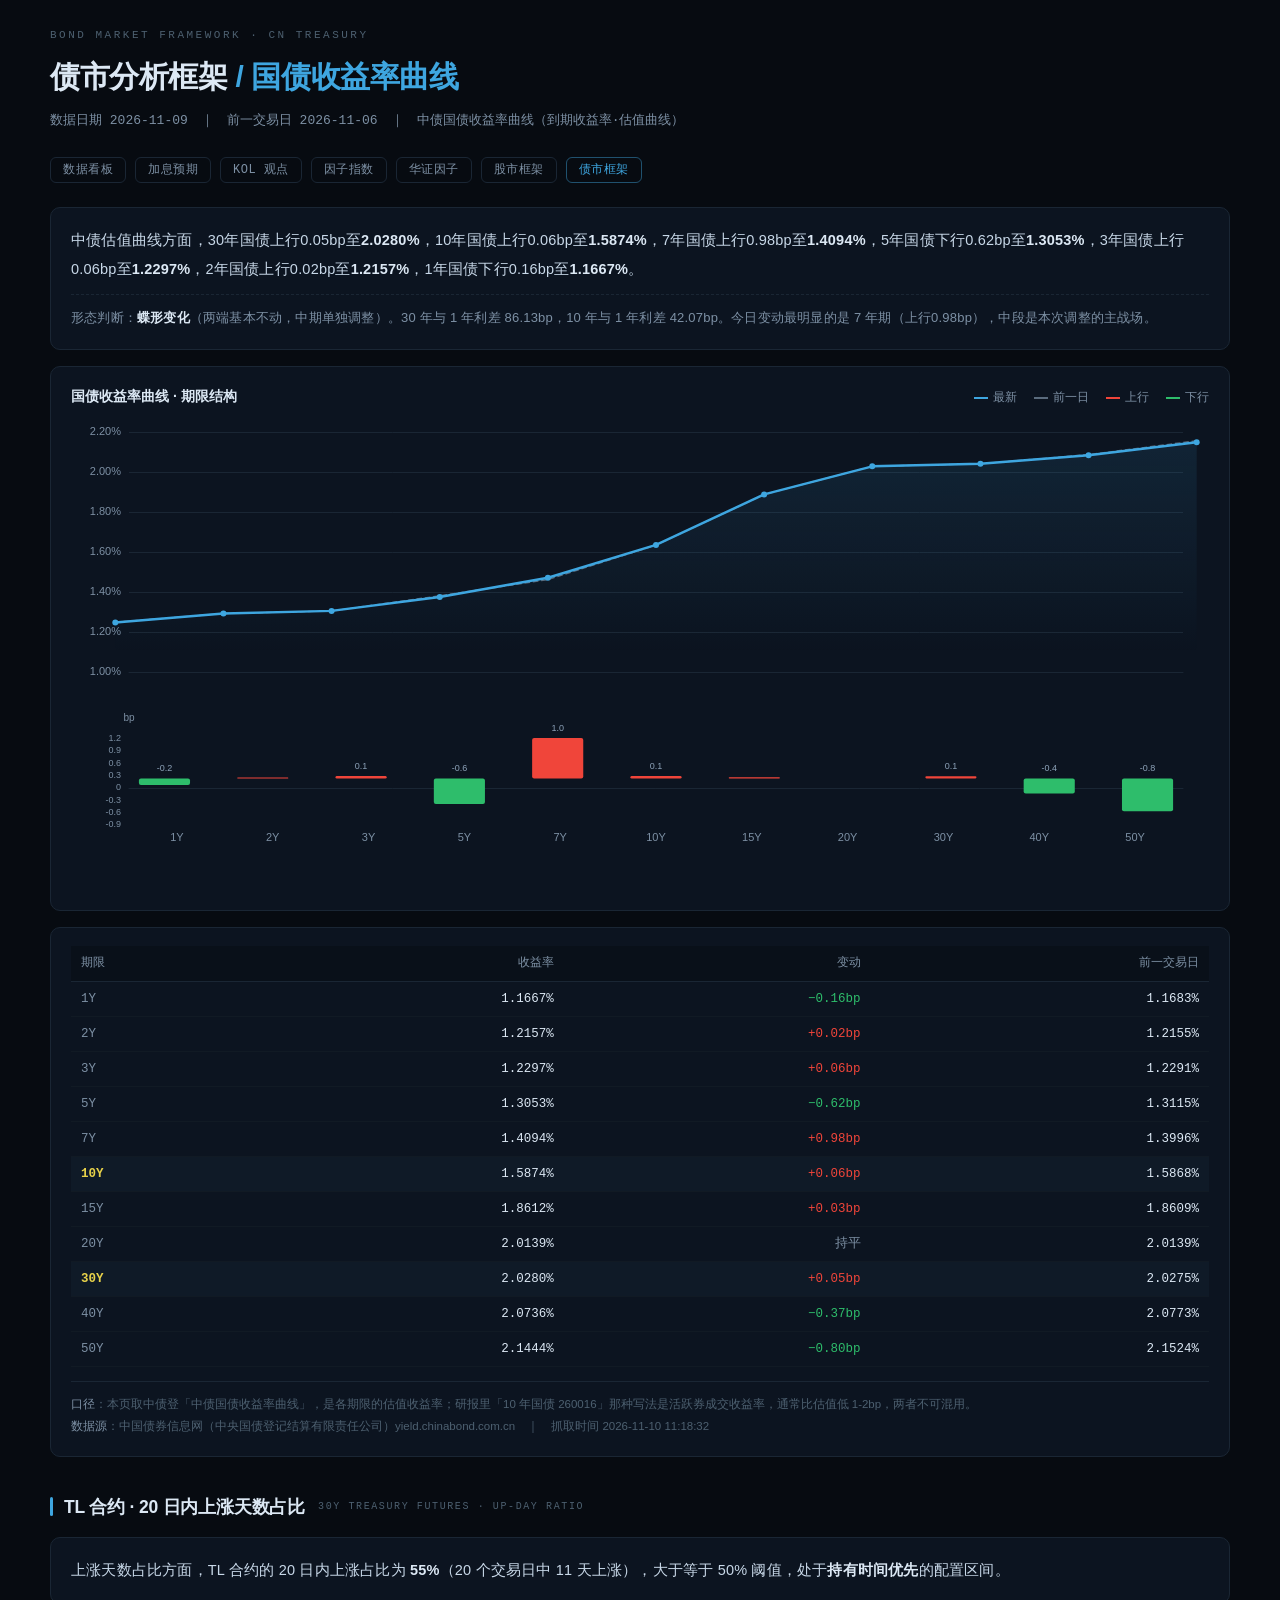
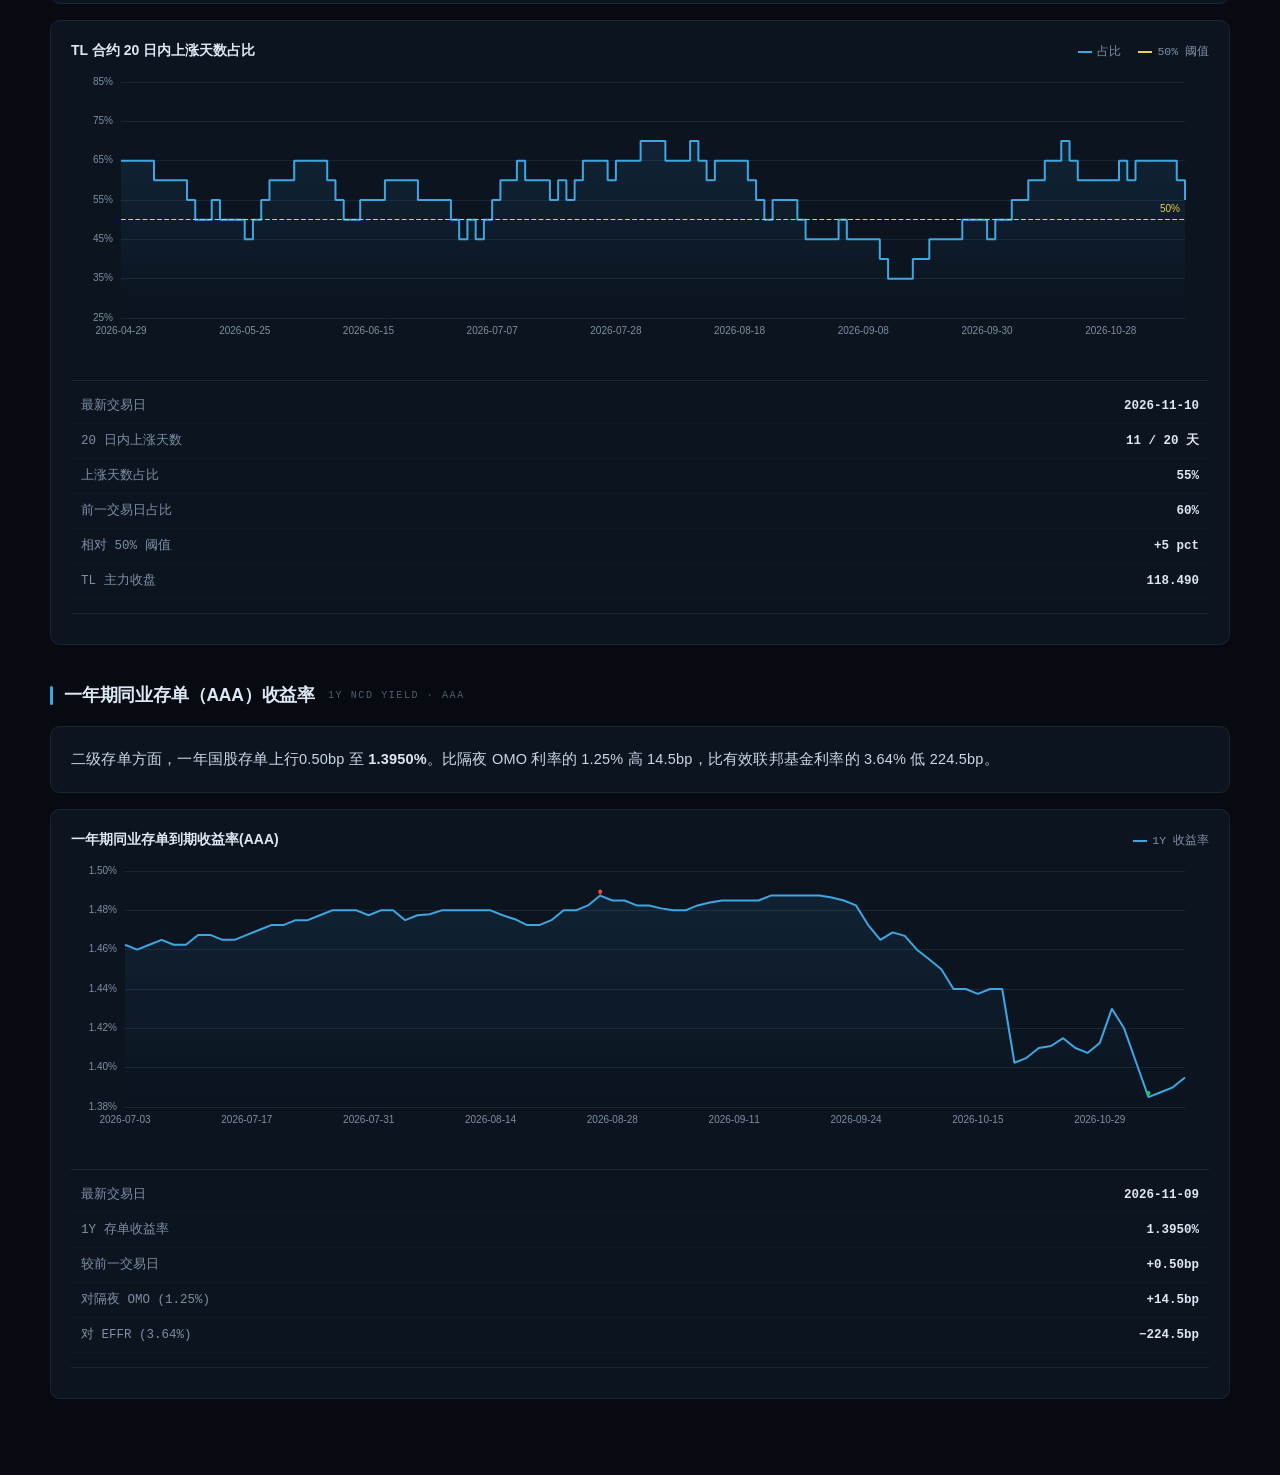
==== bond_framework.html @ fd710ceb "update bond_framework.html" ====
<!DOCTYPE html>
<html lang="zh-CN">
<head>
<meta charset="utf-8">
<meta name="viewport" content="width=device-width, initial-scale=1.0">
<title>债市分析框架 · 国债收益率曲线</title>
<script src="echarts.min.js"></script>
<style>
:root {
  --bg: #070b11;
  --card: #0c1420;
  --border: #1a2634;
  --text: #dce8f4;
  --muted: #7d90a4;
  --faint: #4d6070;
  --accent: #3ea6e0;
  --up: #f0453a;
  --down: #2ebd6b;
  --mono: "SF Mono", "Cascadia Mono", Consolas, "Liberation Mono", monospace;
  --sans: -apple-system, BlinkMacSystemFont, "Segoe UI", "PingFang SC",
          "Hiragino Sans GB", "Microsoft YaHei", sans-serif;
}
* { box-sizing: border-box; }
body {
  margin: 0; padding: 28px 20px 60px;
  background: var(--bg); color: var(--text);
  font-family: var(--sans); line-height: 1.65;
  -webkit-font-smoothing: antialiased;
}
.wrap { max-width: 1180px; margin: 0 auto; }

header { margin-bottom: 26px; }
.kicker {
  font: 11px/1.4 var(--mono); letter-spacing: 2.5px;
  color: var(--faint); text-transform: uppercase; margin-bottom: 9px;
}
h1 {
  margin: 0 0 8px; font-size: 30px; font-weight: 600;
  letter-spacing: -.4px;
}
h1 .part { color: var(--accent); }
.sub { color: var(--muted); font-size: 13px; font-family: var(--mono); }

/* 全站导航（与 macro-dashboard 其他页面保持一致） */
.navbar {
  display: flex; align-items: center; gap: 9px;
  flex-wrap: wrap; margin: 20px 0 24px;
}
.navbar a {
  color: var(--muted); text-decoration: none;
  font: 12px/1 var(--mono); letter-spacing: .5px;
  padding: 6px 12px; border: 1px solid var(--border); border-radius: 6px;
  transition: border-color .2s, color .2s;
}
.navbar a:hover { color: var(--accent); border-color: #2a3d52; }
.navbar a.active { color: var(--accent); border-color: rgba(62,166,224,.45); }

.card {
  background: var(--card); border: 1px solid var(--border);
  border-radius: 10px; padding: 18px 20px; margin-bottom: 16px;
}

.summary {
  font-size: 14.5px; line-height: 2.0; color: #c8d8e8;
  letter-spacing: .2px;
}
.summary b { color: var(--text); font-weight: 600; }
.summary .k10 { color: #e8d24a; font-weight: 600; }
.summary .up { color: var(--up); }
.summary .down { color: var(--down); }
.summary .flat { color: var(--muted); }
.summary .shape {
  display: block; margin-top: 10px; padding-top: 10px;
  border-top: 1px dashed var(--border); color: var(--muted); font-size: 13px;
}

.chart-bar {
  display: flex; align-items: baseline; justify-content: space-between;
  flex-wrap: wrap; gap: 8px; margin-bottom: 4px;
}
.chart-title { font-size: 14px; font-weight: 600; color: var(--text); }
.chart-legend { font: 11.5px/1.6 var(--mono); color: var(--muted); }
.chart-legend span { display: inline-block; white-space: nowrap; }
.chart-legend i {
  display: inline-block; width: 14px; height: 2px;
  vertical-align: middle; margin: 0 5px 0 10px;
}
#yieldCurve { width: 100%; height: 480px; }
#tlChart, #cdChart { width: 100%; height: 300px; }

/* 板块标题 */
.region-title {
  display: flex; align-items: center; gap: 11px;
  margin: 36px 0 14px; padding-bottom: 2px;
}
.region-title .bar {
  width: 3px; height: 19px; background: var(--accent); border-radius: 2px;
  flex: 0 0 auto;
}
.region-title h2 { margin: 0; font-size: 17.5px; font-weight: 600; letter-spacing: -.2px; }
.region-title .en {
  color: var(--faint); font: 10px/1 var(--mono);
  letter-spacing: 1.6px; margin-left: 2px;
}

/* 统计表 */
.stat-table { margin-top: 14px; border-top: 1px solid var(--border); padding-top: 8px; }
.stat-table table { font-size: 12.5px; }
.stat-table td { padding: 7px 10px; border-bottom: 1px solid #111a24; }
.stat-table td:first-child { color: var(--muted); text-align: left; width: 46%; }
.stat-table td:last-child { text-align: right; font-weight: 600; }

table { width: 100%; border-collapse: collapse; font: 12.5px/1.6 var(--mono); }
th {
  color: var(--muted); font-weight: 500; font-size: 11.5px;
  padding: 8px 10px; border-bottom: 1px solid var(--border);
  text-align: right; background: #091019;
}
th:first-child { text-align: left; }
td {
  padding: 7px 10px; border-bottom: 1px solid #111a24;
  text-align: right; color: var(--text);
}
td:first-child { text-align: left; color: var(--muted); }
tr.key td { background: #0f1a27; }
tr.key td:first-child { color: #e8d24a; font-weight: 600; }
.up { color: var(--up); }
.down { color: var(--down); }
.flat { color: var(--muted); }

.note {
  color: var(--faint); font-size: 11.5px; line-height: 1.9;
  margin-top: 14px; padding-top: 12px; border-top: 1px solid var(--border);
}
.note b { color: var(--muted); font-weight: 500; }

@media (max-width: 768px) {
  body { padding: 18px 12px 40px; }
  h1 { font-size: 23px; }
  .card { padding: 14px 14px; border-radius: 8px; }
  .summary { font-size: 13.5px; line-height: 1.95; }
  #yieldCurve { height: 380px; }
  table { font-size: 11px; }
  th, td { padding: 6px 5px; }
  .table-scroll { overflow-x: auto; -webkit-overflow-scrolling: touch; }
}
</style>
</head>
<body>
<div class="wrap">

  <header>
    <div class="kicker">BOND MARKET FRAMEWORK · CN TREASURY</div>
    <h1>债市分析框架 <span class="part">/ 国债收益率曲线</span></h1>
    <div class="sub" id="subline">—</div>
  </header>

  <div class="navbar">
    <a href="index.html">数据看板</a>
    <a href="fedwatch.html">加息预期</a>
    <a href="insights.html">KOL 观点</a>
    <a href="factors.html">因子指数</a>
    <a href="huazheng_factors.html">华证因子</a>
    <a href="stock_framework.html">股市框架</a>
    <a href="bond_framework.html" class="active">债市框架</a>
  </div>

  <div class="card">
    <div class="summary" id="summary">—</div>
  </div>

  <div class="card">
    <div class="chart-bar">
      <div class="chart-title">国债收益率曲线 · 期限结构</div>
      <div class="chart-legend">
        <span><i style="background:#3ea6e0"></i>最新</span>
        <span><i style="background:#5a6b7d"></i>前一日</span>
        <span><i style="background:#f0453a"></i>上行</span>
        <span><i style="background:#2ebd6b"></i>下行</span>
      </div>
    </div>
    <div id="yieldCurve"></div>
  </div>

  <div class="card">
    <div class="table-scroll">
      <table>
        <thead>
          <tr><th>期限</th><th>收益率</th><th>变动</th><th>前一交易日</th></tr>
        </thead>
        <tbody id="tbody"></tbody>
      </table>
    </div>
    <div class="note" id="note"></div>
  </div>

  <!-- ============ 二、TL 合约 20 日内上涨天数占比 ============ -->
  <div class="region-title">
    <div class="bar"></div><h2>TL 合约 · 20 日内上涨天数占比</h2>
    <span class="en">30Y TREASURY FUTURES · UP-DAY RATIO</span>
  </div>
  <div class="card">
    <div class="summary" id="tlSummary">—</div>
  </div>
  <div class="card">
    <div class="chart-bar">
      <div class="chart-title">TL 合约 20 日内上涨天数占比</div>
      <div class="chart-legend">
        <span><i style="background:#3ea6e0"></i>占比</span>
        <span><i style="background:#e8d24a"></i>50% 阈值</span>
      </div>
    </div>
    <div id="tlChart"></div>
    <div class="stat-table">
      <table>
        <tbody id="tlStat"></tbody>
      </table>
    </div>
    <div class="note" id="tlNote"></div>
  </div>

  <!-- ============ 三、一年期同业存单收益率 ============ -->
  <div class="region-title">
    <div class="bar"></div><h2>一年期同业存单（AAA）收益率</h2>
    <span class="en">1Y NCD YIELD · AAA</span>
  </div>
  <div class="card">
    <div class="summary" id="cdSummary">—</div>
  </div>
  <div class="card">
    <div class="chart-bar">
      <div class="chart-title">一年期同业存单到期收益率(AAA)</div>
      <div class="chart-legend">
        <span><i style="background:#3ea6e0"></i>1Y 收益率</span>
      </div>
    </div>
    <div id="cdChart"></div>
    <div class="stat-table">
      <table>
        <tbody id="cdStat"></tbody>
      </table>
    </div>
    <div class="note" id="cdNote"></div>
  </div>

</div>

<script>
const DATA = {"latest": "2026-11-09", "prev": "2026-11-06", "fetchedAt": "2026-11-10 11:18:32", "rows": [{"t": 30.0, "y": 2.028, "chg": 0.05}, {"t": 10.0, "y": 1.5874, "chg": 0.06}, {"t": 7.0, "y": 1.4094, "chg": 0.98}, {"t": 5.0, "y": 1.3053, "chg": -0.62}, {"t": 3.0, "y": 1.2297, "chg": 0.06}, {"t": 2.0, "y": 1.2157, "chg": 0.02}, {"t": 1.0, "y": 1.1667, "chg": -0.16}], "all": [1.0, 2.0, 3.0, 5.0, 7.0, 10.0, 15.0, 20.0, 30.0, 40.0, 50.0], "latestCurve": {"1": 1.1667, "2": 1.2157, "3": 1.2297, "5": 1.3053, "7": 1.4094, "10": 1.5874, "15": 1.8612, "20": 2.0139, "30": 2.028, "40": 2.0736, "50": 2.1444}, "prevCurve": {"1": 1.1683, "2": 1.2155, "3": 1.2291, "5": 1.3115, "7": 1.3996, "10": 1.5868, "15": 1.8609, "20": 2.0139, "30": 2.0275, "40": 2.0773, "50": 2.1524}, "chgMap": {"1": -0.16, "2": 0.02, "3": 0.06, "5": -0.62, "7": 0.98, "10": 0.06, "15": 0.03, "20": 0.0, "30": 0.05, "40": -0.37, "50": -0.8}, "shape": {"text": "形态判断：<b>蝶形变化</b>（两端基本不动，中期单独调整）。30 年与 1 年利差 86.13bp，10 年与 1 年利差 42.07bp。今日变动最明显的是 7 年期（上行0.98bp），中段是本次调整的主战场。"}, "anchors": {"omo": 1.25, "effr": 3.64}, "tl": {"latestDate": "2026-11-10", "latestRatio": 55.0, "latestUp": 11, "prevRatio": 60.0, "latestClose": 118.49, "series": [{"date": "2026-04-29", "ratio": 65.0, "up": 13}, {"date": "2026-04-30", "ratio": 65.0, "up": 13}, {"date": "2026-05-06", "ratio": 65.0, "up": 13}, {"date": "2026-05-07", "ratio": 65.0, "up": 13}, {"date": "2026-05-08", "ratio": 60.0, "up": 12}, {"date": "2026-05-11", "ratio": 60.0, "up": 12}, {"date": "2026-05-12", "ratio": 60.0, "up": 12}, {"date": "2026-05-13", "ratio": 60.0, "up": 12}, {"date": "2026-05-14", "ratio": 55.0, "up": 11}, {"date": "2026-05-15", "ratio": 50.0, "up": 10}, {"date": "2026-05-18", "ratio": 50.0, "up": 10}, {"date": "2026-05-19", "ratio": 55.0, "up": 11}, {"date": "2026-05-20", "ratio": 50.0, "up": 10}, {"date": "2026-05-21", "ratio": 50.0, "up": 10}, {"date": "2026-05-22", "ratio": 50.0, "up": 10}, {"date": "2026-05-25", "ratio": 45.0, "up": 9}, {"date": "2026-05-26", "ratio": 50.0, "up": 10}, {"date": "2026-05-27", "ratio": 55.0, "up": 11}, {"date": "2026-05-28", "ratio": 60.0, "up": 12}, {"date": "2026-05-29", "ratio": 60.0, "up": 12}, {"date": "2026-06-01", "ratio": 60.0, "up": 12}, {"date": "2026-06-02", "ratio": 65.0, "up": 13}, {"date": "2026-06-03", "ratio": 65.0, "up": 13}, {"date": "2026-06-04", "ratio": 65.0, "up": 13}, {"date": "2026-06-05", "ratio": 65.0, "up": 13}, {"date": "2026-06-08", "ratio": 60.0, "up": 12}, {"date": "2026-06-09", "ratio": 55.0, "up": 11}, {"date": "2026-06-10", "ratio": 50.0, "up": 10}, {"date": "2026-06-11", "ratio": 50.0, "up": 10}, {"date": "2026-06-12", "ratio": 55.0, "up": 11}, {"date": "2026-06-15", "ratio": 55.0, "up": 11}, {"date": "2026-06-16", "ratio": 55.0, "up": 11}, {"date": "2026-06-17", "ratio": 60.0, "up": 12}, {"date": "2026-06-18", "ratio": 60.0, "up": 12}, {"date": "2026-06-22", "ratio": 60.0, "up": 12}, {"date": "2026-06-23", "ratio": 60.0, "up": 12}, {"date": "2026-06-24", "ratio": 55.0, "up": 11}, {"date": "2026-06-25", "ratio": 55.0, "up": 11}, {"date": "2026-06-26", "ratio": 55.0, "up": 11}, {"date": "2026-06-29", "ratio": 55.0, "up": 11}, {"date": "2026-06-30", "ratio": 50.0, "up": 10}, {"date": "2026-07-01", "ratio": 45.0, "up": 9}, {"date": "2026-07-02", "ratio": 50.0, "up": 10}, {"date": "2026-07-03", "ratio": 45.0, "up": 9}, {"date": "2026-07-06", "ratio": 50.0, "up": 10}, {"date": "2026-07-07", "ratio": 55.0, "up": 11}, {"date": "2026-07-08", "ratio": 60.0, "up": 12}, {"date": "2026-07-09", "ratio": 60.0, "up": 12}, {"date": "2026-07-10", "ratio": 65.0, "up": 13}, {"date": "2026-07-13", "ratio": 60.0, "up": 12}, {"date": "2026-07-14", "ratio": 60.0, "up": 12}, {"date": "2026-07-15", "ratio": 60.0, "up": 12}, {"date": "2026-07-16", "ratio": 55.0, "up": 11}, {"date": "2026-07-17", "ratio": 60.0, "up": 12}, {"date": "2026-07-20", "ratio": 55.0, "up": 11}, {"date": "2026-07-21", "ratio": 60.0, "up": 12}, {"date": "2026-07-22", "ratio": 65.0, "up": 13}, {"date": "2026-07-23", "ratio": 65.0, "up": 13}, {"date": "2026-07-24", "ratio": 65.0, "up": 13}, {"date": "2026-07-27", "ratio": 60.0, "up": 12}, {"date": "2026-07-28", "ratio": 65.0, "up": 13}, {"date": "2026-07-29", "ratio": 65.0, "up": 13}, {"date": "2026-07-30", "ratio": 65.0, "up": 13}, {"date": "2026-07-31", "ratio": 70.0, "up": 14}, {"date": "2026-08-03", "ratio": 70.0, "up": 14}, {"date": "2026-08-04", "ratio": 70.0, "up": 14}, {"date": "2026-08-05", "ratio": 65.0, "up": 13}, {"date": "2026-08-06", "ratio": 65.0, "up": 13}, {"date": "2026-08-07", "ratio": 65.0, "up": 13}, {"date": "2026-08-10", "ratio": 70.0, "up": 14}, {"date": "2026-08-11", "ratio": 65.0, "up": 13}, {"date": "2026-08-12", "ratio": 60.0, "up": 12}, {"date": "2026-08-13", "ratio": 65.0, "up": 13}, {"date": "2026-08-14", "ratio": 65.0, "up": 13}, {"date": "2026-08-17", "ratio": 65.0, "up": 13}, {"date": "2026-08-18", "ratio": 65.0, "up": 13}, {"date": "2026-08-19", "ratio": 60.0, "up": 12}, {"date": "2026-08-20", "ratio": 55.0, "up": 11}, {"date": "2026-08-21", "ratio": 50.0, "up": 10}, {"date": "2026-08-24", "ratio": 55.0, "up": 11}, {"date": "2026-08-25", "ratio": 55.0, "up": 11}, {"date": "2026-08-26", "ratio": 55.0, "up": 11}, {"date": "2026-08-27", "ratio": 50.0, "up": 10}, {"date": "2026-08-28", "ratio": 45.0, "up": 9}, {"date": "2026-08-31", "ratio": 45.0, "up": 9}, {"date": "2026-09-01", "ratio": 45.0, "up": 9}, {"date": "2026-09-02", "ratio": 45.0, "up": 9}, {"date": "2026-09-03", "ratio": 50.0, "up": 10}, {"date": "2026-09-04", "ratio": 45.0, "up": 9}, {"date": "2026-09-07", "ratio": 45.0, "up": 9}, {"date": "2026-09-08", "ratio": 45.0, "up": 9}, {"date": "2026-09-09", "ratio": 45.0, "up": 9}, {"date": "2026-09-10", "ratio": 40.0, "up": 8}, {"date": "2026-09-11", "ratio": 35.0, "up": 7}, {"date": "2026-09-14", "ratio": 35.0, "up": 7}, {"date": "2026-09-15", "ratio": 35.0, "up": 7}, {"date": "2026-09-16", "ratio": 40.0, "up": 8}, {"date": "2026-09-17", "ratio": 40.0, "up": 8}, {"date": "2026-09-18", "ratio": 45.0, "up": 9}, {"date": "2026-09-21", "ratio": 45.0, "up": 9}, {"date": "2026-09-22", "ratio": 45.0, "up": 9}, {"date": "2026-09-23", "ratio": 45.0, "up": 9}, {"date": "2026-09-24", "ratio": 50.0, "up": 10}, {"date": "2026-09-28", "ratio": 50.0, "up": 10}, {"date": "2026-09-29", "ratio": 50.0, "up": 10}, {"date": "2026-09-30", "ratio": 45.0, "up": 9}, {"date": "2026-10-08", "ratio": 50.0, "up": 10}, {"date": "2026-10-09", "ratio": 50.0, "up": 10}, {"date": "2026-10-12", "ratio": 55.0, "up": 11}, {"date": "2026-10-13", "ratio": 55.0, "up": 11}, {"date": "2026-10-14", "ratio": 60.0, "up": 12}, {"date": "2026-10-15", "ratio": 60.0, "up": 12}, {"date": "2026-10-16", "ratio": 65.0, "up": 13}, {"date": "2026-10-19", "ratio": 65.0, "up": 13}, {"date": "2026-10-20", "ratio": 70.0, "up": 14}, {"date": "2026-10-21", "ratio": 65.0, "up": 13}, {"date": "2026-10-22", "ratio": 60.0, "up": 12}, {"date": "2026-10-23", "ratio": 60.0, "up": 12}, {"date": "2026-10-26", "ratio": 60.0, "up": 12}, {"date": "2026-10-27", "ratio": 60.0, "up": 12}, {"date": "2026-10-28", "ratio": 60.0, "up": 12}, {"date": "2026-10-29", "ratio": 65.0, "up": 13}, {"date": "2026-10-30", "ratio": 60.0, "up": 12}, {"date": "2026-11-02", "ratio": 65.0, "up": 13}, {"date": "2026-11-03", "ratio": 65.0, "up": 13}, {"date": "2026-11-04", "ratio": 65.0, "up": 13}, {"date": "2026-11-05", "ratio": 65.0, "up": 13}, {"date": "2026-11-06", "ratio": 65.0, "up": 13}, {"date": "2026-11-09", "ratio": 60.0, "up": 12}, {"date": "2026-11-10", "ratio": 55.0, "up": 11}], "fetchedAt": "2026-11-10 11:29:24"}, "cd": {"latest": "2026-11-09", "prev": "2026-11-06", "latestValue": 1.395, "prevValue": 1.39, "dates": ["2026-07-03", "2026-07-06", "2026-07-07", "2026-07-08", "2026-07-09", "2026-07-10", "2026-07-13", "2026-07-14", "2026-07-15", "2026-07-16", "2026-07-17", "2026-07-20", "2026-07-21", "2026-07-22", "2026-07-23", "2026-07-24", "2026-07-27", "2026-07-28", "2026-07-29", "2026-07-30", "2026-07-31", "2026-08-03", "2026-08-04", "2026-08-05", "2026-08-06", "2026-08-07", "2026-08-10", "2026-08-11", "2026-08-12", "2026-08-13", "2026-08-14", "2026-08-17", "2026-08-18", "2026-08-19", "2026-08-20", "2026-08-21", "2026-08-24", "2026-08-25", "2026-08-26", "2026-08-27", "2026-08-28", "2026-08-31", "2026-09-01", "2026-09-02", "2026-09-03", "2026-09-04", "2026-09-07", "2026-09-08", "2026-09-09", "2026-09-10", "2026-09-11", "2026-09-14", "2026-09-15", "2026-09-16", "2026-09-17", "2026-09-18", "2026-09-20", "2026-09-21", "2026-09-22", "2026-09-23", "2026-09-24", "2026-09-28", "2026-09-29", "2026-09-30", "2026-10-08", "2026-10-09", "2026-10-10", "2026-10-12", "2026-10-13", "2026-10-14", "2026-10-15", "2026-10-16", "2026-10-19", "2026-10-20", "2026-10-21", "2026-10-22", "2026-10-23", "2026-10-26", "2026-10-27", "2026-10-28", "2026-10-29", "2026-10-30", "2026-11-02", "2026-11-03", "2026-11-04", "2026-11-05", "2026-11-06", "2026-11-09"], "values": {"2026-07-03": 1.4625, "2026-07-06": 1.46, "2026-07-07": 1.4625, "2026-07-08": 1.465, "2026-07-09": 1.4625, "2026-07-10": 1.4625, "2026-07-13": 1.4675, "2026-07-14": 1.4675, "2026-07-15": 1.465, "2026-07-16": 1.465, "2026-07-17": 1.4675, "2026-07-20": 1.47, "2026-07-21": 1.4725, "2026-07-22": 1.4725, "2026-07-23": 1.475, "2026-07-24": 1.475, "2026-07-27": 1.4775, "2026-07-28": 1.48, "2026-07-29": 1.48, "2026-07-30": 1.48, "2026-07-31": 1.4775, "2026-08-03": 1.48, "2026-08-04": 1.48, "2026-08-05": 1.475, "2026-08-06": 1.4775, "2026-08-07": 1.478, "2026-08-10": 1.48, "2026-08-11": 1.48, "2026-08-12": 1.48, "2026-08-13": 1.48, "2026-08-14": 1.48, "2026-08-17": 1.4775, "2026-08-18": 1.4755, "2026-08-19": 1.4725, "2026-08-20": 1.4725, "2026-08-21": 1.475, "2026-08-24": 1.48, "2026-08-25": 1.48, "2026-08-26": 1.4825, "2026-08-27": 1.4875, "2026-08-28": 1.485, "2026-08-31": 1.485, "2026-09-01": 1.4825, "2026-09-02": 1.4825, "2026-09-03": 1.481, "2026-09-04": 1.48, "2026-09-07": 1.48, "2026-09-08": 1.4825, "2026-09-09": 1.484, "2026-09-10": 1.485, "2026-09-11": 1.485, "2026-09-14": 1.485, "2026-09-15": 1.485, "2026-09-16": 1.4875, "2026-09-17": 1.4875, "2026-09-18": 1.4875, "2026-09-20": 1.4875, "2026-09-21": 1.4875, "2026-09-22": 1.4865, "2026-09-23": 1.485, "2026-09-24": 1.4825, "2026-09-28": 1.4725, "2026-09-29": 1.465, "2026-09-30": 1.4688, "2026-10-08": 1.467, "2026-10-09": 1.46, "2026-10-10": 1.4551, "2026-10-12": 1.45, "2026-10-13": 1.44, "2026-10-14": 1.44, "2026-10-15": 1.4375, "2026-10-16": 1.44, "2026-10-19": 1.44, "2026-10-20": 1.4025, "2026-10-21": 1.405, "2026-10-22": 1.41, "2026-10-23": 1.411, "2026-10-26": 1.415, "2026-10-27": 1.41, "2026-10-28": 1.4075, "2026-10-29": 1.4125, "2026-10-30": 1.43, "2026-11-02": 1.42, "2026-11-03": 1.4025, "2026-11-04": 1.385, "2026-11-05": 1.3875, "2026-11-06": 1.39, "2026-11-09": 1.395}, "fetchedAt": "2026-11-10 11:45:14"}};

const GRID = '#1a2634', MUTED = '#7d90a4';

function fmtBp(v) {
  if (v === null || v === undefined) return '—';
  const a = Math.abs(v);
  if (a < 0.005) return '持平';
  const s = a < 1 ? a.toFixed(2) : a.toFixed(1);
  return (v > 0 ? '+' : '−') + s + 'bp';
}
function cls(v) {
  if (v === null || v === undefined || Math.abs(v) < 0.005) return 'flat';
  return v > 0 ? 'up' : 'down';
}
function termLabel(t) {
  return (t === Math.floor(t) ? Math.floor(t) : t) + 'Y';
}
// 文字总结里用「30年」，图表轴和表格用「30Y」
function termYears(t) {
  return (t === Math.floor(t) ? Math.floor(t) : t) + '年';
}

// ---- 文字总结（研报体例）----
function buildSummary() {
  const parts = DATA.rows.map(r => {
    const flat = Math.abs(r.chg) < 0.005;
    const dir = flat ? '持平在' : (r.chg > 0 ? '上行' : '下行');
    const val = '<b>' + r.y.toFixed(4) + '%</b>';
    const name = termYears(r.t) + '国债';
    if (flat) return name + '与前一交易日' + dir + val;
    const move = Math.abs(r.chg).toFixed(Math.abs(r.chg) < 1 ? 2 : 1) + 'bp至';
    return name + dir + move + val;
  });
  return '中债估值曲线方面，' + parts.join('，') + '。' +
         '<span class="shape">' + DATA.shape.text + '</span>';
}

// 曲线形态判断在 Python 端 build_shape_text() 里算好，随 DATA.shape.text 一起注入，
// 这里不再重复实现，避免两端逻辑分叉。

// ---- 表格 ----
function buildTable() {
  const tb = document.getElementById('tbody');
  const all = DATA.all.map(t => ({t}));
  tb.innerHTML = all.map(({t}) => {
    const cur = DATA.latestCurve[String(t)], prv = DATA.prevCurve[String(t)];
    const chg = DATA.chgMap[String(t)];
    const key = (t === 10.0 || t === 30.0) ? ' class="key"' : '';
    return '<tr' + key + '><td>' + termLabel(t) + '</td><td>' +
      (cur !== undefined ? cur.toFixed(4) + '%' : '—') + '</td><td class="' +
      cls(chg) + '">' + fmtBp(chg) + '</td><td>' +
      (prv !== undefined ? prv.toFixed(4) + '%' : '—') + '</td></tr>';
  }).join('');
}

// ---- 图表：上方收益率曲线，下方同 X 轴的变动柱 ----
// 两天的曲线差异通常不到 1bp，在 1%~2.2% 的 Y 轴量程上会完全重合，
// 单看曲线看不出任何变化。加一根变动柱才能看清各期限到底调了多少。
function buildChart() {
  const el = document.getElementById('yieldCurve');
  const chart = echarts.init(el);
  const cats = DATA.all.map(termLabel);
  const cur = DATA.all.map(t => DATA.latestCurve[String(t)]);
  const prv = DATA.all.map(t => DATA.prevCurve[String(t)]);
  const chg = DATA.all.map(t => DATA.chgMap[String(t)] ?? 0);

  function option(mobile) {
    const L = mobile ? 44 : 58, R = mobile ? 12 : 26;
    return {
      backgroundColor: 'transparent',
      axisPointer: { link: [{ xAxisIndex: 'all' }] },
      grid: [
        { left: L, right: R, top: 20, height: mobile ? '46%' : '50%' },
        { left: L, right: R, top: mobile ? '66%' : '68%', height: '18%' }
      ],
      tooltip: {
        trigger: 'axis',
        backgroundColor: '#0c1420', borderColor: GRID,
        textStyle: { color: '#dce8f4', fontSize: 12 },
        formatter: p => {
          const i = p[0].dataIndex, t = DATA.all[i];
          const c = DATA.latestCurve[String(t)], q = DATA.prevCurve[String(t)];
          return termLabel(t) + '<br/>' +
            DATA.latest + '　' + c.toFixed(4) + '%' +
            '<br/>' + DATA.prev + '　' + q.toFixed(4) + '%' +
            '<br/>变动　' + fmtBp(DATA.chgMap[String(t)]);
        }
      },
      xAxis: [
        { type: 'category', data: cats, boundaryGap: false, gridIndex: 0,
          axisLine: { lineStyle: { color: GRID } },
          axisLabel: { show: false }, axisTick: { show: false } },
        { type: 'category', data: cats, gridIndex: 1,
          axisLine: { lineStyle: { color: GRID } },
          axisLabel: { color: MUTED, fontSize: mobile ? 9 : 11 },
          axisTick: { show: false } }
      ],
      yAxis: [
        { type: 'value', scale: true, gridIndex: 0,
          axisLine: { show: false }, axisTick: { show: false },
          splitLine: { lineStyle: { color: GRID } },
          axisLabel: { color: MUTED, fontSize: mobile ? 10 : 11,
                       formatter: v => v.toFixed(2) + '%' } },
        { type: 'value', gridIndex: 1,
          name: 'bp', nameTextStyle: { color: MUTED, fontSize: 10 },
          axisLine: { show: false }, axisTick: { show: false },
          splitLine: { show: false },
          axisLabel: { color: MUTED, fontSize: 9,
                       formatter: v => (Math.abs(v) < 0.05 ? '0' : v.toFixed(1)) } }
      ],
      series: [
        { name: '前一交易日', type: 'line', data: prv, showSymbol: false,
          xAxisIndex: 0, yAxisIndex: 0, z: 1,
          lineStyle: { color: '#5a6b7d', width: 1.4, type: 'dashed' },
          itemStyle: { color: '#5a6b7d' } },
        { name: '最新交易日', type: 'line', data: cur,
          symbol: 'circle', symbolSize: 6,
          xAxisIndex: 0, yAxisIndex: 0, z: 2,
          lineStyle: { color: '#3ea6e0', width: 2.4 },
          itemStyle: { color: '#3ea6e0' },
          areaStyle: { color: new echarts.graphic.LinearGradient(0, 0, 0, 1, [
            { offset: 0, color: 'rgba(62,166,224,.16)' },
            { offset: 1, color: 'rgba(62,166,224,0)' }]) } },
        { name: '变动(bp)', type: 'bar',
          data: chg.map(v => ({
            value: v,
            itemStyle: {
              color: v > 0.004 ? '#f0453a' : (v < -0.004 ? '#2ebd6b' : '#4d6070'),
              borderRadius: 2
            }
          })),
          xAxisIndex: 1, yAxisIndex: 1, barWidth: '52%',
          label: { show: !mobile, position: 'top', color: '#8da2b8', fontSize: 9,
                   formatter: p => Math.abs(p.value) < 0.05 ? '' : p.value.toFixed(1) } }
      ]
    };
  }

  const isMobile = window.innerWidth <= 768;
  chart.setOption(option(isMobile));
  let lastMobile = isMobile;
  window.addEventListener('resize', () => {
    const m = window.innerWidth <= 768;
    chart.resize();
    if (m !== lastMobile) { lastMobile = m; chart.setOption(option(m), true); }
  });
}

// ---- TL 合约 20 日内上涨天数占比 ----
function buildTL() {
  const D = DATA.tl;
  const sumEl = document.getElementById('tlSummary');
  if (!D) { sumEl.textContent = '数据缺失'; return; }

  const r = D.latestRatio, above = r >= 50;
  sumEl.innerHTML =
    '上涨天数占比方面，TL 合约的 20 日内上涨占比为 <b>' + r.toFixed(0) + '%</b>' +
    '（20 个交易日中 ' + D.latestUp + ' 天上涨），' +
    (above ? '大于等于' : '低于') + ' 50% 阈值，' +
    (above ? '处于<b>持有时间优先</b>的配置区间。'
           : '不在持有时间优先的配置区间，趋势偏弱。');

  const rows = [
    ['最新交易日', D.latestDate],
    ['20 日内上涨天数', D.latestUp + ' / 20 天'],
    ['上涨天数占比', r.toFixed(0) + '%'],
    ['前一交易日占比', D.prevRatio.toFixed(0) + '%'],
    ['相对 50% 阈值', (r - 50 >= 0 ? '+' : '') + (r - 50).toFixed(0) + ' pct'],
    ['TL 主力收盘', D.latestClose.toFixed(3)],
  ];
  document.getElementById('tlStat').innerHTML = rows
    .map(([k, v]) => '<tr><td>' + k + '</td><td>' + v + '</td></tr>').join('');

  const isM = window.innerWidth <= 768;
  const dates = D.series.map(x => x.date);
  const vals = D.series.map(x => x.ratio);
  const chart = echarts.init(document.getElementById('tlChart'));
  chart.setOption({
    backgroundColor: 'transparent',
    grid: { left: isM ? 38 : 50, right: isM ? 12 : 24, top: 16, bottom: isM ? 40 : 48 },
    tooltip: {
      trigger: 'axis', backgroundColor: '#0c1420', borderColor: GRID,
      textStyle: { color: '#dce8f4', fontSize: 12 },
      formatter: p => p[0].axisValue + '<br/>上涨占比 ' + p[0].data.toFixed(0) + '%'
    },
    xAxis: {
      type: 'category', data: dates, boundaryGap: false,
      axisLine: { lineStyle: { color: GRID } },
      axisLabel: { color: MUTED, fontSize: isM ? 9 : 10,
        // 手机端只显示 MM-DD 且不旋转，避免旋转后标签超出左边界被裁
        rotate: 0,
        interval: Math.max(0, Math.floor(dates.length / (isM ? 4 : 9))),
        formatter: v => isM ? String(v).slice(5) : v },
      axisTick: { show: false }
    },
    yAxis: {
      type: 'value', min: 25, max: 85, interval: 10,
      axisLine: { show: false }, axisTick: { show: false },
      splitLine: { lineStyle: { color: GRID } },
      axisLabel: { color: MUTED, fontSize: isM ? 9 : 10, formatter: v => v + '%' }
    },
    series: [{
      type: 'line', step: 'end', data: vals, showSymbol: false,
      lineStyle: { color: '#3ea6e0', width: 2 },
      itemStyle: { color: '#3ea6e0' },
      areaStyle: { color: new echarts.graphic.LinearGradient(0, 0, 0, 1, [
        { offset: 0, color: 'rgba(62,166,224,.16)' },
        { offset: 1, color: 'rgba(62,166,224,0)' }]) },
      markLine: {
        silent: true, symbol: 'none',
        data: [{ yAxis: 50,
          lineStyle: { color: '#e8d24a', type: 'dashed', width: 1.2 },
          label: { formatter: '50%', color: '#e8d24a', fontSize: 10,
                   position: 'insideEndTop' } }]
      }
    }]
  });
  window.addEventListener('resize', () => chart.resize());
}

// ---- 一年期同业存单收益率 ----
function buildCD() {
  const D = DATA.cd;
  const sumEl = document.getElementById('cdSummary');
  if (!D) { sumEl.textContent = '数据缺失'; return; }

  const OMO = DATA.anchors.omo, EFFR = DATA.anchors.effr;
  const v = D.latestValue, p = D.prevValue;
  const chg = (v - p) * 100;
  const vsOmo = (v - OMO) * 100;
  const vsEffr = (v - EFFR) * 100;
  const dir = Math.abs(chg) < 0.005 ? '持平' : (chg > 0 ? '上行' : '下行');

  sumEl.innerHTML =
    '二级存单方面，一年国股存单' +
    (Math.abs(chg) < 0.005 ? '持平在 ' : dir + Math.abs(chg).toFixed(2) + 'bp 至 ') +
    '<b>' + v.toFixed(4) + '%</b>。比隔夜 OMO 利率的 ' + OMO.toFixed(2) + '% 高 ' +
    vsOmo.toFixed(1) + 'bp，比有效联邦基金利率的 ' + EFFR.toFixed(2) + '% 低 ' +
    Math.abs(vsEffr).toFixed(1) + 'bp。';

  const rows = [
    ['最新交易日', D.latest],
    ['1Y 存单收益率', v.toFixed(4) + '%'],
    ['较前一交易日', (Math.abs(chg) < 0.005 ? '持平'
      : (chg > 0 ? '+' : '−') + Math.abs(chg).toFixed(2) + 'bp')],
    ['对隔夜 OMO (' + OMO.toFixed(2) + '%)', (vsOmo >= 0 ? '+' : '−') + Math.abs(vsOmo).toFixed(1) + 'bp'],
    ['对 EFFR (' + EFFR.toFixed(2) + '%)', (vsEffr >= 0 ? '+' : '−') + Math.abs(vsEffr).toFixed(1) + 'bp'],
  ];
  document.getElementById('cdStat').innerHTML = rows
    .map(([k, val]) => '<tr><td>' + k + '</td><td>' + val + '</td></tr>').join('');

  const isM = window.innerWidth <= 768;
  const dates = D.dates, vals = D.dates.map(d => D.values[d]);
  const chart = echarts.init(document.getElementById('cdChart'));
  chart.setOption({
    backgroundColor: 'transparent',
    grid: { left: isM ? 44 : 54, right: isM ? 12 : 24, top: 16, bottom: isM ? 40 : 48 },
    tooltip: {
      trigger: 'axis', backgroundColor: '#0c1420', borderColor: GRID,
      textStyle: { color: '#dce8f4', fontSize: 12 },
      formatter: p => p[0].axisValue + '<br/>1Y 存单 ' + p[0].data.toFixed(4) + '%'
    },
    xAxis: {
      type: 'category', data: dates, boundaryGap: false,
      axisLine: { lineStyle: { color: GRID } },
      axisLabel: { color: MUTED, fontSize: isM ? 9 : 10,
        rotate: 0,
        interval: Math.max(0, Math.floor(dates.length / (isM ? 4 : 9))),
        formatter: x => isM ? String(x).slice(5) : x },
      axisTick: { show: false }
    },
    yAxis: {
      type: 'value', scale: true,
      axisLine: { show: false }, axisTick: { show: false },
      splitLine: { lineStyle: { color: GRID } },
      axisLabel: { color: MUTED, fontSize: isM ? 9 : 10,
                   formatter: x => x.toFixed(2) + '%' }
    },
    series: [{
      type: 'line', data: vals, showSymbol: false,
      lineStyle: { color: '#3ea6e0', width: 2 },
      itemStyle: { color: '#3ea6e0' },
      areaStyle: { color: new echarts.graphic.LinearGradient(0, 0, 0, 1, [
        { offset: 0, color: 'rgba(62,166,224,.14)' },
        { offset: 1, color: 'rgba(62,166,224,0)' }]) },
      markPoint: {
        symbolSize: 7,
        data: [
          { type: 'max', itemStyle: { color: '#f0453a' }, label: { show: false } },
          { type: 'min', itemStyle: { color: '#2ebd6b' }, label: { show: false } }
        ]
      }
    }]
  });
  window.addEventListener('resize', () => chart.resize());
}

document.getElementById('subline').textContent =
  '数据日期 ' + DATA.latest + '　｜　前一交易日 ' + DATA.prev +
  '　｜　中债国债收益率曲线（到期收益率·估值曲线）';
document.getElementById('summary').innerHTML = buildSummary();
document.getElementById('note').innerHTML =
  '<b>口径</b>：本页取中债登「中债国债收益率曲线」，是各期限的估值收益率；' +
  '研报里「10 年国债 260016」那种写法是活跃券成交收益率，通常比估值低 1-2bp，两者不可混用。<br>' +
  '<b>数据源</b>：中国债券信息网（中央国债登记结算有限责任公司）yield.chinabond.com.cn　｜　' +
  '抓取时间 ' + DATA.fetchedAt;
buildTable();
buildChart();
buildTL();
buildCD();
</script>
</body>
</html>
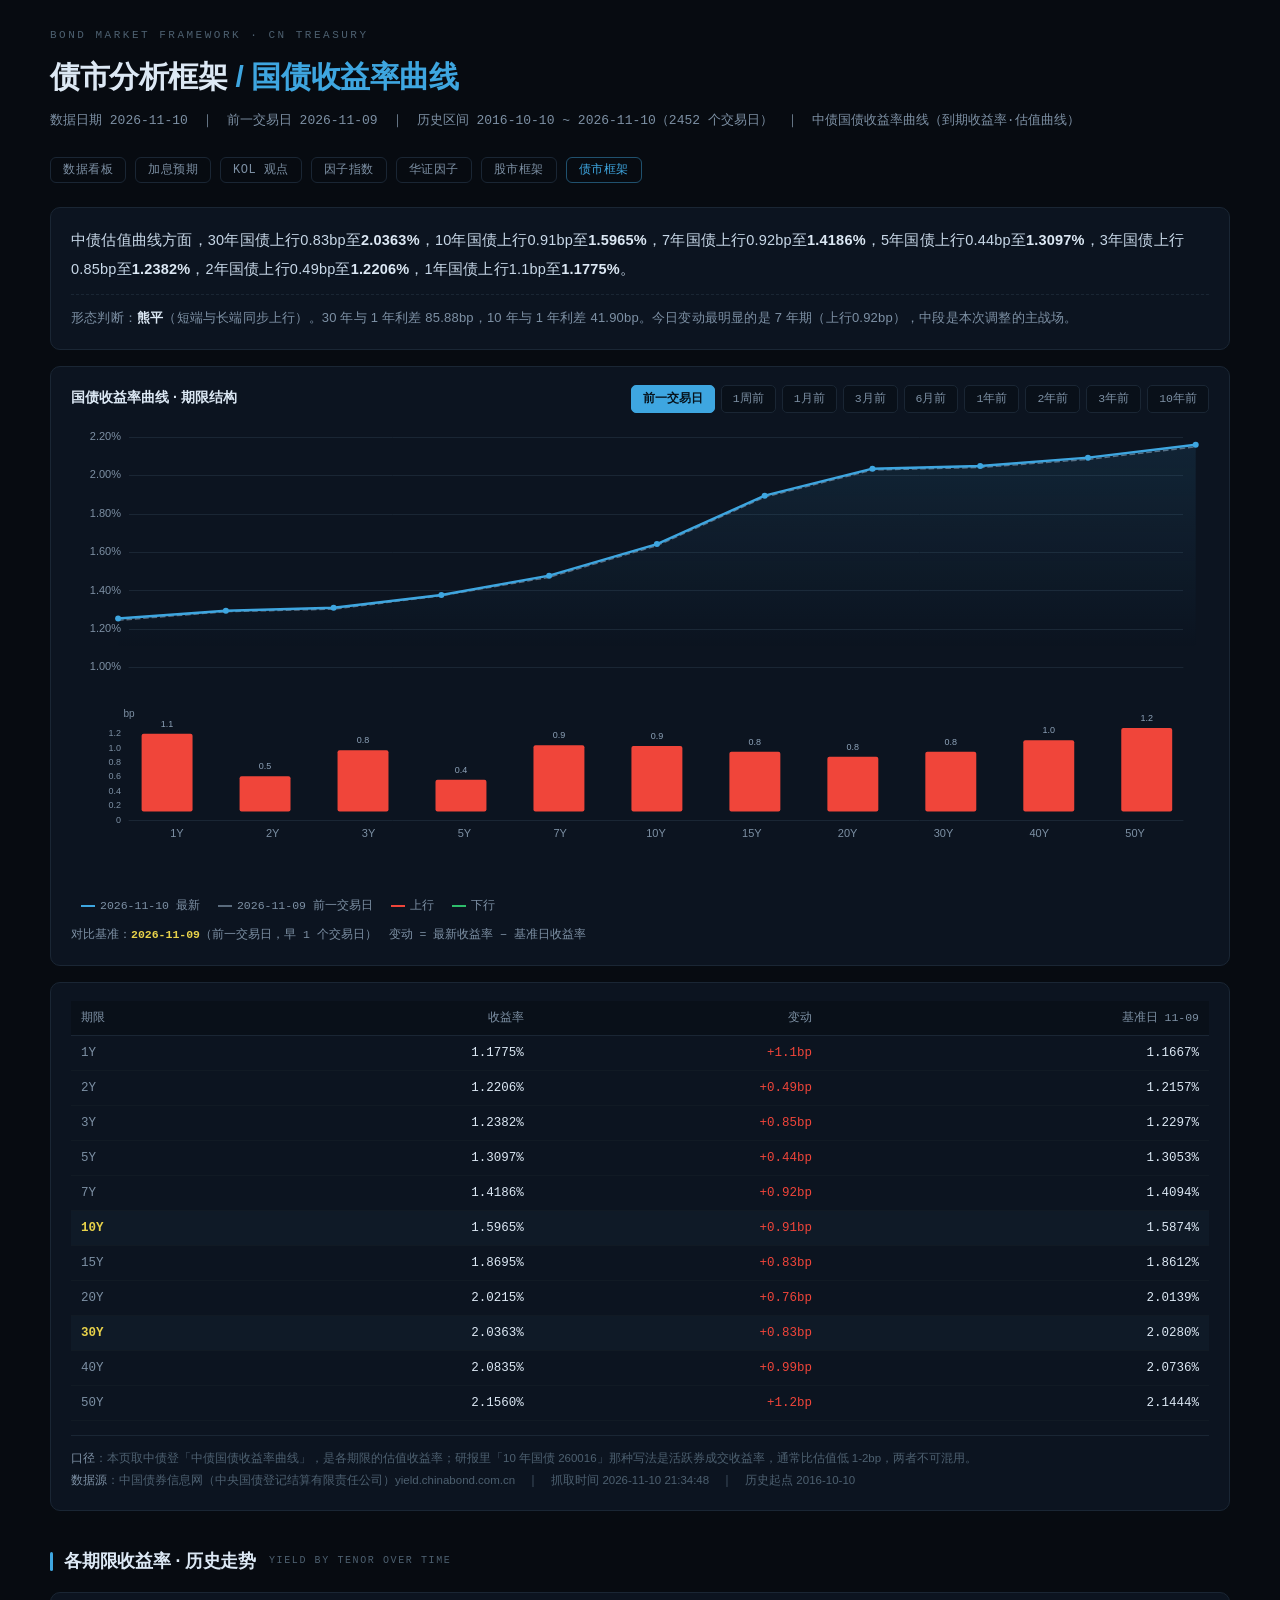
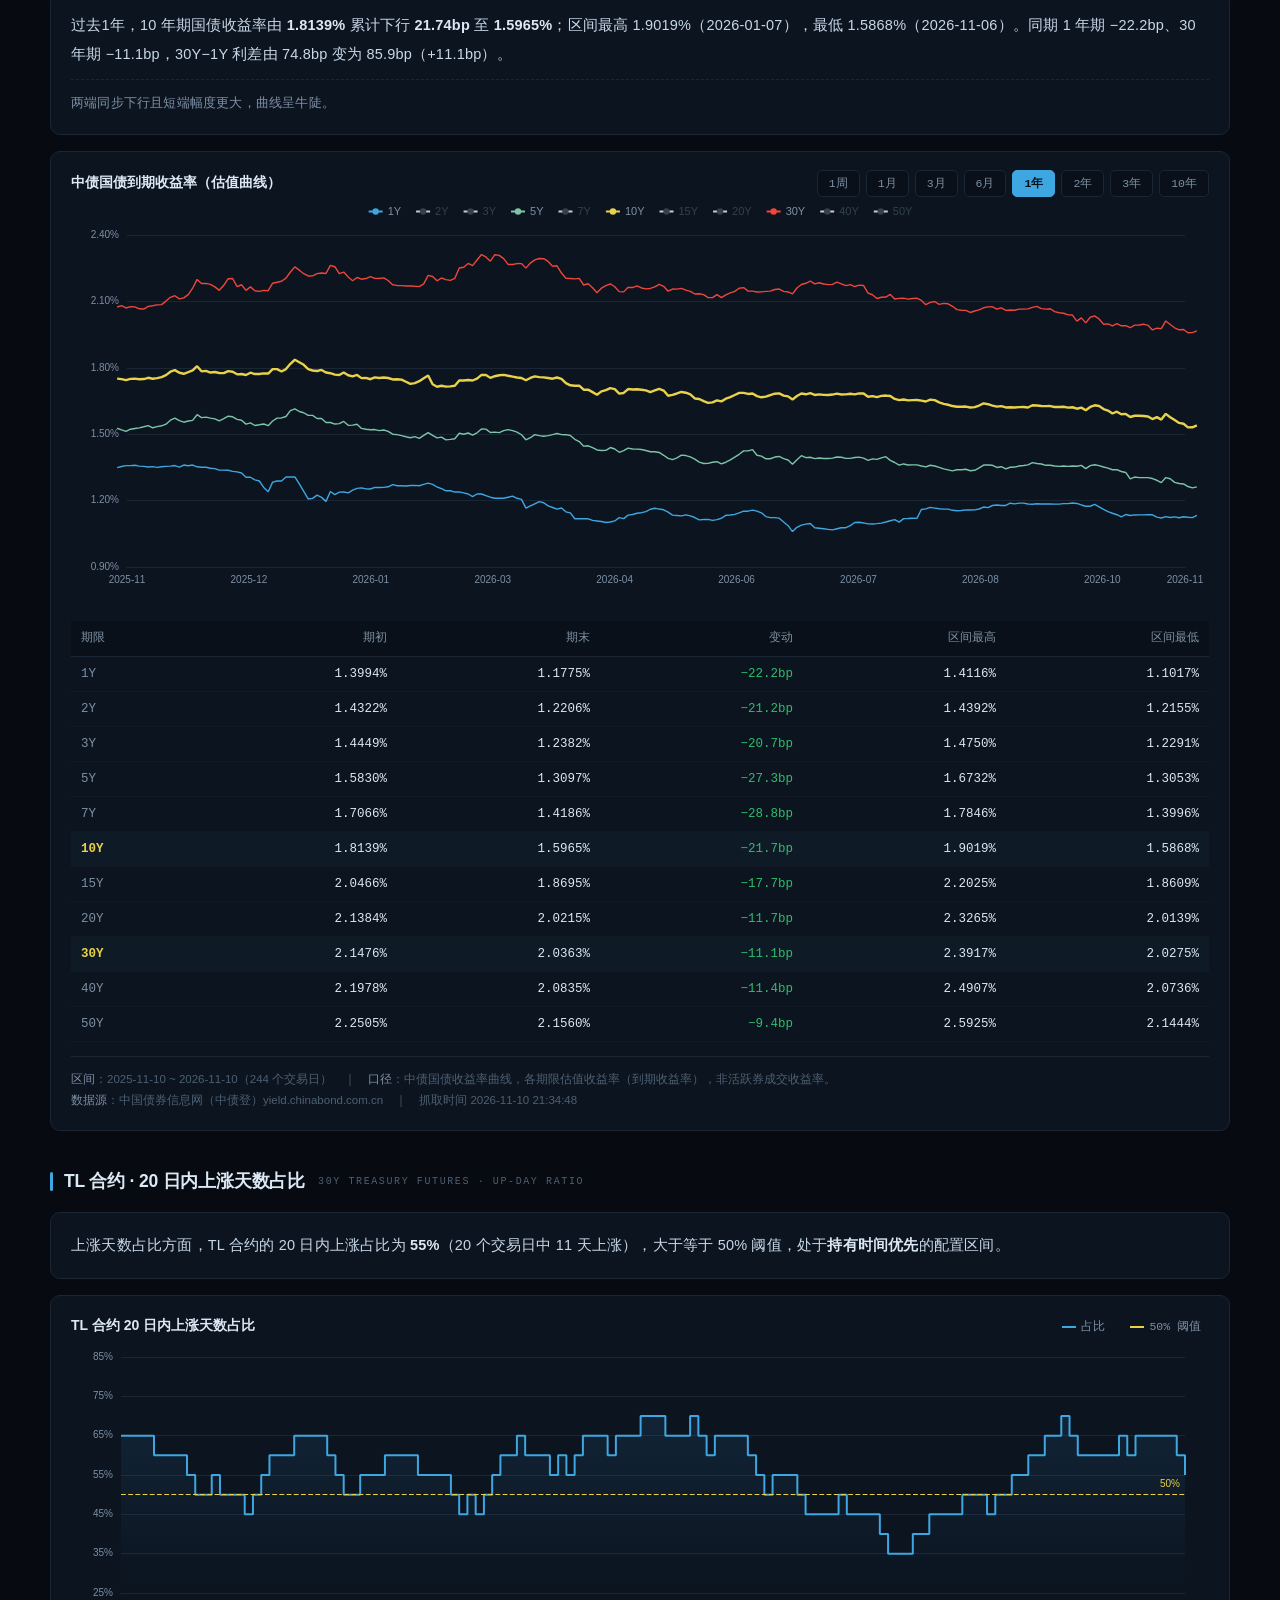
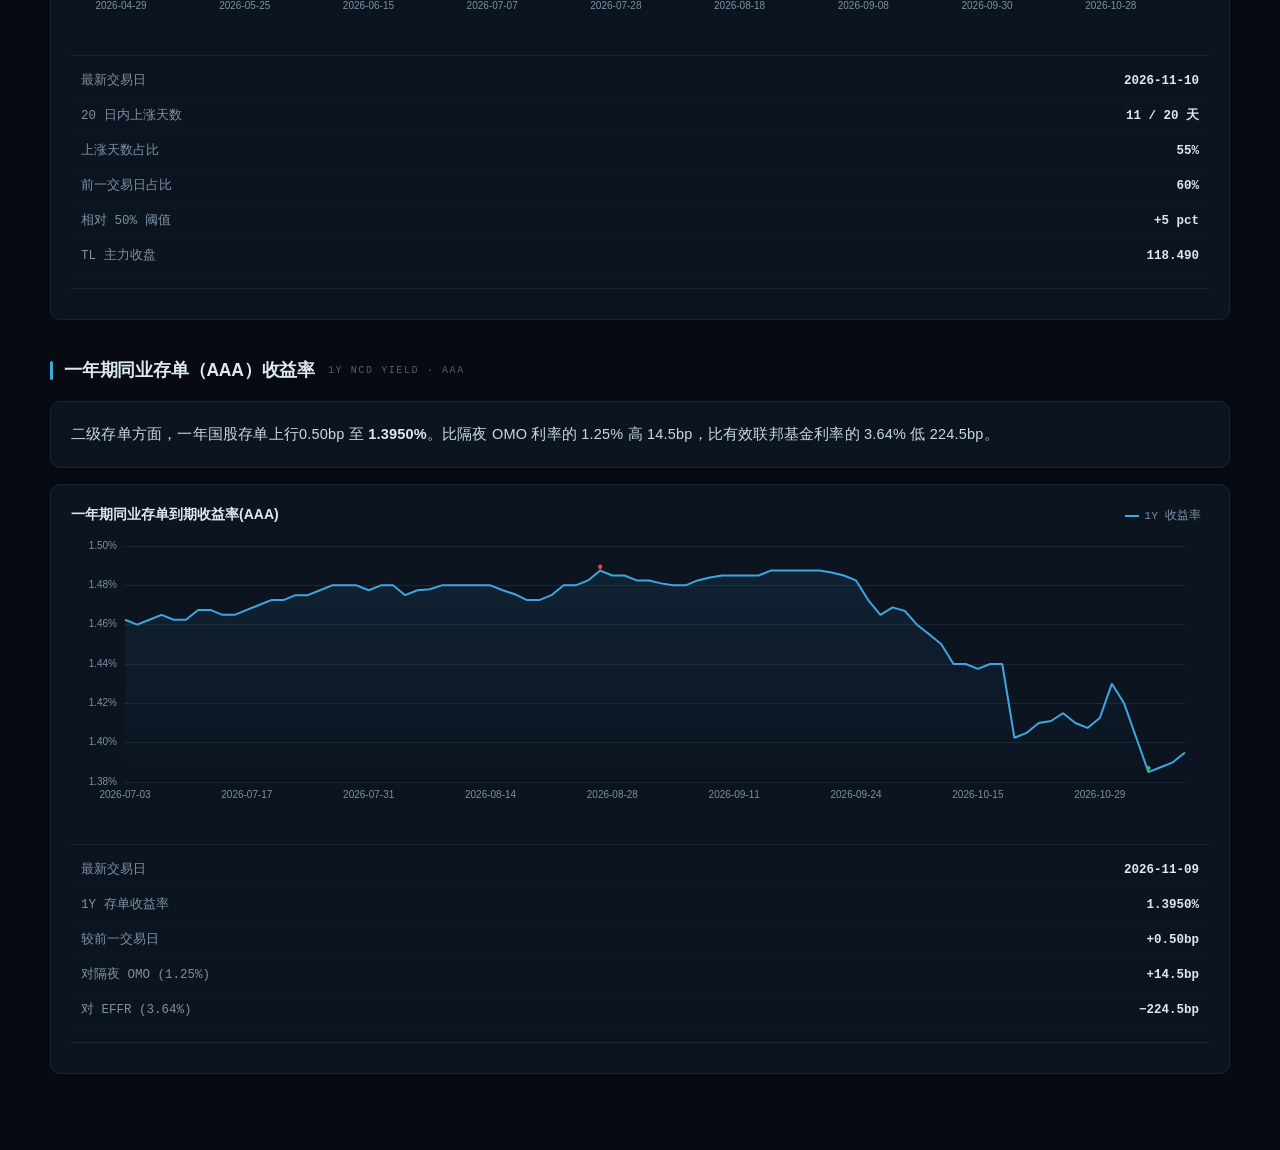
==== commit 8f53c1c9: "update bond_framework.html" ====
--- a/bond_framework.html
+++ b/bond_framework.html
@@ -79,14 +79,29 @@
   flex-wrap: wrap; gap: 8px; margin-bottom: 4px;
 }
 .chart-title { font-size: 14px; font-weight: 600; color: var(--text); }
-.chart-legend { font: 11.5px/1.6 var(--mono); color: var(--muted); }
-.chart-legend span { display: inline-block; white-space: nowrap; }
-.chart-legend i {
+.chart-legend, #curveLegend { font: 11.5px/1.6 var(--mono); color: var(--muted); }
+.chart-legend span, #curveLegend span { display: inline-block; white-space: nowrap; padding-right: 8px; }
+.chart-legend i, #curveLegend i {
   display: inline-block; width: 14px; height: 2px;
   vertical-align: middle; margin: 0 5px 0 10px;
 }
 #yieldCurve { width: 100%; height: 480px; }
+#tsChart { width: 100%; height: 420px; }
 #tlChart, #cdChart { width: 100%; height: 300px; }
+
+/* 时间周期切换按钮 */
+.range-bar { display: flex; gap: 6px; flex-wrap: wrap; }
+.range-bar button {
+  font: 11.5px/1 var(--mono); color: var(--muted);
+  background: #091019; border: 1px solid var(--border);
+  border-radius: 5px; padding: 7px 11px; cursor: pointer;
+  transition: color .15s, border-color .15s, background .15s;
+}
+.range-bar button:hover { color: var(--accent); border-color: #2a3d52; }
+.range-bar button.on {
+  color: #06121b; background: var(--accent);
+  border-color: var(--accent); font-weight: 600;
+}
 
 /* 板块标题 */
 .region-title {
@@ -128,6 +143,12 @@
 .down { color: var(--down); }
 .flat { color: var(--muted); }
 
+.cmp-tag {
+  font: 11.5px/1.7 var(--mono); color: var(--muted);
+  margin: 10px 0 2px;
+}
+.cmp-tag b { color: #e8d24a; font-weight: 600; }
+
 .note {
   color: var(--faint); font-size: 11.5px; line-height: 1.9;
   margin-top: 14px; padding-top: 12px; border-top: 1px solid var(--border);
@@ -139,10 +160,19 @@
   h1 { font-size: 23px; }
   .card { padding: 14px 14px; border-radius: 8px; }
   .summary { font-size: 13.5px; line-height: 1.95; }
-  #yieldCurve { height: 380px; }
+  #yieldCurve { height: 400px; }
+  #tsChart { height: 340px; }
   table { font-size: 11px; }
   th, td { padding: 6px 5px; }
   .table-scroll { overflow-x: auto; -webkit-overflow-scrolling: touch; }
+  /* 手机上按钮是切换周期的唯一入口，触控区必须 ≥40px；用 grid 保证每行铺满 */
+  .range-bar { display: grid; width: 100%; gap: 6px; }
+  #curveRangeBar { grid-template-columns: repeat(3, 1fr); }
+  #tsRangeBar { grid-template-columns: repeat(4, 1fr); }
+  .range-bar button {
+    height: 40px; padding: 0 4px;
+    font-size: 11px; display: flex; align-items: center; justify-content: center;
+  }
 }
 </style>
 </head>
@@ -169,24 +199,32 @@
     <div class="summary" id="summary">—</div>
   </div>
 
+  <!-- ============ 一、期限结构（横截面，可切对比基准） ============ -->
   <div class="card">
     <div class="chart-bar">
       <div class="chart-title">国债收益率曲线 · 期限结构</div>
-      <div class="chart-legend">
-        <span><i style="background:#3ea6e0"></i>最新</span>
-        <span><i style="background:#5a6b7d"></i>前一日</span>
-        <span><i style="background:#f0453a"></i>上行</span>
-        <span><i style="background:#2ebd6b"></i>下行</span>
+      <div class="range-bar" id="curveRangeBar">
+        <button data-k="prev" class="on">前一交易日</button>
+        <button data-k="1w">1周前</button>
+        <button data-k="1m">1月前</button>
+        <button data-k="3m">3月前</button>
+        <button data-k="6m">6月前</button>
+        <button data-k="1y">1年前</button>
+        <button data-k="2y">2年前</button>
+        <button data-k="3y">3年前</button>
+        <button data-k="10y">10年前</button>
       </div>
     </div>
     <div id="yieldCurve"></div>
+    <div id="curveLegend"></div>
+    <div class="cmp-tag" id="cmpTag">—</div>
   </div>
 
   <div class="card">
     <div class="table-scroll">
       <table>
         <thead>
-          <tr><th>期限</th><th>收益率</th><th>变动</th><th>前一交易日</th></tr>
+          <tr><th>期限</th><th>收益率</th><th>变动</th><th id="thBase">前一交易日</th></tr>
         </thead>
         <tbody id="tbody"></tbody>
       </table>
@@ -194,7 +232,41 @@
     <div class="note" id="note"></div>
   </div>
 
-  <!-- ============ 二、TL 合约 20 日内上涨天数占比 ============ -->
+  <!-- ============ 二、各期限收益率历史走势（时间序列） ============ -->
+  <div class="region-title">
+    <div class="bar"></div><h2>各期限收益率 · 历史走势</h2>
+    <span class="en">YIELD BY TENOR OVER TIME</span>
+  </div>
+  <div class="card">
+    <div class="summary" id="tsSummary">—</div>
+  </div>
+  <div class="card">
+    <div class="chart-bar">
+      <div class="chart-title">中债国债到期收益率（估值曲线）</div>
+      <div class="range-bar" id="tsRangeBar">
+        <button data-d="7">1周</button>
+        <button data-d="30">1月</button>
+        <button data-d="91">3月</button>
+        <button data-d="182">6月</button>
+        <button data-d="365" class="on">1年</button>
+        <button data-d="730">2年</button>
+        <button data-d="1095">3年</button>
+        <button data-d="3650">10年</button>
+      </div>
+    </div>
+    <div id="tsChart"></div>
+    <div class="table-scroll">
+      <table>
+        <thead>
+          <tr><th>期限</th><th>期初</th><th>期末</th><th>变动</th><th>区间最高</th><th>区间最低</th></tr>
+        </thead>
+        <tbody id="tsStat"></tbody>
+      </table>
+    </div>
+    <div class="note" id="tsNote"></div>
+  </div>
+
+  <!-- ============ 三、TL 合约 20 日内上涨天数占比 ============ -->
   <div class="region-title">
     <div class="bar"></div><h2>TL 合约 · 20 日内上涨天数占比</h2>
     <span class="en">30Y TREASURY FUTURES · UP-DAY RATIO</span>
@@ -219,7 +291,7 @@
     <div class="note" id="tlNote"></div>
   </div>
 
-  <!-- ============ 三、一年期同业存单收益率 ============ -->
+  <!-- ============ 四、一年期同业存单收益率 ============ -->
   <div class="region-title">
     <div class="bar"></div><h2>一年期同业存单（AAA）收益率</h2>
     <span class="en">1Y NCD YIELD · AAA</span>
@@ -246,9 +318,23 @@
 </div>
 
 <script>
-const DATA = {"latest": "2026-11-09", "prev": "2026-11-06", "fetchedAt": "2026-11-10 11:18:32", "rows": [{"t": 30.0, "y": 2.028, "chg": 0.05}, {"t": 10.0, "y": 1.5874, "chg": 0.06}, {"t": 7.0, "y": 1.4094, "chg": 0.98}, {"t": 5.0, "y": 1.3053, "chg": -0.62}, {"t": 3.0, "y": 1.2297, "chg": 0.06}, {"t": 2.0, "y": 1.2157, "chg": 0.02}, {"t": 1.0, "y": 1.1667, "chg": -0.16}], "all": [1.0, 2.0, 3.0, 5.0, 7.0, 10.0, 15.0, 20.0, 30.0, 40.0, 50.0], "latestCurve": {"1": 1.1667, "2": 1.2157, "3": 1.2297, "5": 1.3053, "7": 1.4094, "10": 1.5874, "15": 1.8612, "20": 2.0139, "30": 2.028, "40": 2.0736, "50": 2.1444}, "prevCurve": {"1": 1.1683, "2": 1.2155, "3": 1.2291, "5": 1.3115, "7": 1.3996, "10": 1.5868, "15": 1.8609, "20": 2.0139, "30": 2.0275, "40": 2.0773, "50": 2.1524}, "chgMap": {"1": -0.16, "2": 0.02, "3": 0.06, "5": -0.62, "7": 0.98, "10": 0.06, "15": 0.03, "20": 0.0, "30": 0.05, "40": -0.37, "50": -0.8}, "shape": {"text": "形态判断：<b>蝶形变化</b>（两端基本不动，中期单独调整）。30 年与 1 年利差 86.13bp，10 年与 1 年利差 42.07bp。今日变动最明显的是 7 年期（上行0.98bp），中段是本次调整的主战场。"}, "anchors": {"omo": 1.25, "effr": 3.64}, "tl": {"latestDate": "2026-11-10", "latestRatio": 55.0, "latestUp": 11, "prevRatio": 60.0, "latestClose": 118.49, "series": [{"date": "2026-04-29", "ratio": 65.0, "up": 13}, {"date": "2026-04-30", "ratio": 65.0, "up": 13}, {"date": "2026-05-06", "ratio": 65.0, "up": 13}, {"date": "2026-05-07", "ratio": 65.0, "up": 13}, {"date": "2026-05-08", "ratio": 60.0, "up": 12}, {"date": "2026-05-11", "ratio": 60.0, "up": 12}, {"date": "2026-05-12", "ratio": 60.0, "up": 12}, {"date": "2026-05-13", "ratio": 60.0, "up": 12}, {"date": "2026-05-14", "ratio": 55.0, "up": 11}, {"date": "2026-05-15", "ratio": 50.0, "up": 10}, {"date": "2026-05-18", "ratio": 50.0, "up": 10}, {"date": "2026-05-19", "ratio": 55.0, "up": 11}, {"date": "2026-05-20", "ratio": 50.0, "up": 10}, {"date": "2026-05-21", "ratio": 50.0, "up": 10}, {"date": "2026-05-22", "ratio": 50.0, "up": 10}, {"date": "2026-05-25", "ratio": 45.0, "up": 9}, {"date": "2026-05-26", "ratio": 50.0, "up": 10}, {"date": "2026-05-27", "ratio": 55.0, "up": 11}, {"date": "2026-05-28", "ratio": 60.0, "up": 12}, {"date": "2026-05-29", "ratio": 60.0, "up": 12}, {"date": "2026-06-01", "ratio": 60.0, "up": 12}, {"date": "2026-06-02", "ratio": 65.0, "up": 13}, {"date": "2026-06-03", "ratio": 65.0, "up": 13}, {"date": "2026-06-04", "ratio": 65.0, "up": 13}, {"date": "2026-06-05", "ratio": 65.0, "up": 13}, {"date": "2026-06-08", "ratio": 60.0, "up": 12}, {"date": "2026-06-09", "ratio": 55.0, "up": 11}, {"date": "2026-06-10", "ratio": 50.0, "up": 10}, {"date": "2026-06-11", "ratio": 50.0, "up": 10}, {"date": "2026-06-12", "ratio": 55.0, "up": 11}, {"date": "2026-06-15", "ratio": 55.0, "up": 11}, {"date": "2026-06-16", "ratio": 55.0, "up": 11}, {"date": "2026-06-17", "ratio": 60.0, "up": 12}, {"date": "2026-06-18", "ratio": 60.0, "up": 12}, {"date": "2026-06-22", "ratio": 60.0, "up": 12}, {"date": "2026-06-23", "ratio": 60.0, "up": 12}, {"date": "2026-06-24", "ratio": 55.0, "up": 11}, {"date": "2026-06-25", "ratio": 55.0, "up": 11}, {"date": "2026-06-26", "ratio": 55.0, "up": 11}, {"date": "2026-06-29", "ratio": 55.0, "up": 11}, {"date": "2026-06-30", "ratio": 50.0, "up": 10}, {"date": "2026-07-01", "ratio": 45.0, "up": 9}, {"date": "2026-07-02", "ratio": 50.0, "up": 10}, {"date": "2026-07-03", "ratio": 45.0, "up": 9}, {"date": "2026-07-06", "ratio": 50.0, "up": 10}, {"date": "2026-07-07", "ratio": 55.0, "up": 11}, {"date": "2026-07-08", "ratio": 60.0, "up": 12}, {"date": "2026-07-09", "ratio": 60.0, "up": 12}, {"date": "2026-07-10", "ratio": 65.0, "up": 13}, {"date": "2026-07-13", "ratio": 60.0, "up": 12}, {"date": "2026-07-14", "ratio": 60.0, "up": 12}, {"date": "2026-07-15", "ratio": 60.0, "up": 12}, {"date": "2026-07-16", "ratio": 55.0, "up": 11}, {"date": "2026-07-17", "ratio": 60.0, "up": 12}, {"date": "2026-07-20", "ratio": 55.0, "up": 11}, {"date": "2026-07-21", "ratio": 60.0, "up": 12}, {"date": "2026-07-22", "ratio": 65.0, "up": 13}, {"date": "2026-07-23", "ratio": 65.0, "up": 13}, {"date": "2026-07-24", "ratio": 65.0, "up": 13}, {"date": "2026-07-27", "ratio": 60.0, "up": 12}, {"date": "2026-07-28", "ratio": 65.0, "up": 13}, {"date": "2026-07-29", "ratio": 65.0, "up": 13}, {"date": "2026-07-30", "ratio": 65.0, "up": 13}, {"date": "2026-07-31", "ratio": 70.0, "up": 14}, {"date": "2026-08-03", "ratio": 70.0, "up": 14}, {"date": "2026-08-04", "ratio": 70.0, "up": 14}, {"date": "2026-08-05", "ratio": 65.0, "up": 13}, {"date": "2026-08-06", "ratio": 65.0, "up": 13}, {"date": "2026-08-07", "ratio": 65.0, "up": 13}, {"date": "2026-08-10", "ratio": 70.0, "up": 14}, {"date": "2026-08-11", "ratio": 65.0, "up": 13}, {"date": "2026-08-12", "ratio": 60.0, "up": 12}, {"date": "2026-08-13", "ratio": 65.0, "up": 13}, {"date": "2026-08-14", "ratio": 65.0, "up": 13}, {"date": "2026-08-17", "ratio": 65.0, "up": 13}, {"date": "2026-08-18", "ratio": 65.0, "up": 13}, {"date": "2026-08-19", "ratio": 60.0, "up": 12}, {"date": "2026-08-20", "ratio": 55.0, "up": 11}, {"date": "2026-08-21", "ratio": 50.0, "up": 10}, {"date": "2026-08-24", "ratio": 55.0, "up": 11}, {"date": "2026-08-25", "ratio": 55.0, "up": 11}, {"date": "2026-08-26", "ratio": 55.0, "up": 11}, {"date": "2026-08-27", "ratio": 50.0, "up": 10}, {"date": "2026-08-28", "ratio": 45.0, "up": 9}, {"date": "2026-08-31", "ratio": 45.0, "up": 9}, {"date": "2026-09-01", "ratio": 45.0, "up": 9}, {"date": "2026-09-02", "ratio": 45.0, "up": 9}, {"date": "2026-09-03", "ratio": 50.0, "up": 10}, {"date": "2026-09-04", "ratio": 45.0, "up": 9}, {"date": "2026-09-07", "ratio": 45.0, "up": 9}, {"date": "2026-09-08", "ratio": 45.0, "up": 9}, {"date": "2026-09-09", "ratio": 45.0, "up": 9}, {"date": "2026-09-10", "ratio": 40.0, "up": 8}, {"date": "2026-09-11", "ratio": 35.0, "up": 7}, {"date": "2026-09-14", "ratio": 35.0, "up": 7}, {"date": "2026-09-15", "ratio": 35.0, "up": 7}, {"date": "2026-09-16", "ratio": 40.0, "up": 8}, {"date": "2026-09-17", "ratio": 40.0, "up": 8}, {"date": "2026-09-18", "ratio": 45.0, "up": 9}, {"date": "2026-09-21", "ratio": 45.0, "up": 9}, {"date": "2026-09-22", "ratio": 45.0, "up": 9}, {"date": "2026-09-23", "ratio": 45.0, "up": 9}, {"date": "2026-09-24", "ratio": 50.0, "up": 10}, {"date": "2026-09-28", "ratio": 50.0, "up": 10}, {"date": "2026-09-29", "ratio": 50.0, "up": 10}, {"date": "2026-09-30", "ratio": 45.0, "up": 9}, {"date": "2026-10-08", "ratio": 50.0, "up": 10}, {"date": "2026-10-09", "ratio": 50.0, "up": 10}, {"date": "2026-10-12", "ratio": 55.0, "up": 11}, {"date": "2026-10-13", "ratio": 55.0, "up": 11}, {"date": "2026-10-14", "ratio": 60.0, "up": 12}, {"date": "2026-10-15", "ratio": 60.0, "up": 12}, {"date": "2026-10-16", "ratio": 65.0, "up": 13}, {"date": "2026-10-19", "ratio": 65.0, "up": 13}, {"date": "2026-10-20", "ratio": 70.0, "up": 14}, {"date": "2026-10-21", "ratio": 65.0, "up": 13}, {"date": "2026-10-22", "ratio": 60.0, "up": 12}, {"date": "2026-10-23", "ratio": 60.0, "up": 12}, {"date": "2026-10-26", "ratio": 60.0, "up": 12}, {"date": "2026-10-27", "ratio": 60.0, "up": 12}, {"date": "2026-10-28", "ratio": 60.0, "up": 12}, {"date": "2026-10-29", "ratio": 65.0, "up": 13}, {"date": "2026-10-30", "ratio": 60.0, "up": 12}, {"date": "2026-11-02", "ratio": 65.0, "up": 13}, {"date": "2026-11-03", "ratio": 65.0, "up": 13}, {"date": "2026-11-04", "ratio": 65.0, "up": 13}, {"date": "2026-11-05", "ratio": 65.0, "up": 13}, {"date": "2026-11-06", "ratio": 65.0, "up": 13}, {"date": "2026-11-09", "ratio": 60.0, "up": 12}, {"date": "2026-11-10", "ratio": 55.0, "up": 11}], "fetchedAt": "2026-11-10 11:29:24"}, "cd": {"latest": "2026-11-09", "prev": "2026-11-06", "latestValue": 1.395, "prevValue": 1.39, "dates": ["2026-07-03", "2026-07-06", "2026-07-07", "2026-07-08", "2026-07-09", "2026-07-10", "2026-07-13", "2026-07-14", "2026-07-15", "2026-07-16", "2026-07-17", "2026-07-20", "2026-07-21", "2026-07-22", "2026-07-23", "2026-07-24", "2026-07-27", "2026-07-28", "2026-07-29", "2026-07-30", "2026-07-31", "2026-08-03", "2026-08-04", "2026-08-05", "2026-08-06", "2026-08-07", "2026-08-10", "2026-08-11", "2026-08-12", "2026-08-13", "2026-08-14", "2026-08-17", "2026-08-18", "2026-08-19", "2026-08-20", "2026-08-21", "2026-08-24", "2026-08-25", "2026-08-26", "2026-08-27", "2026-08-28", "2026-08-31", "2026-09-01", "2026-09-02", "2026-09-03", "2026-09-04", "2026-09-07", "2026-09-08", "2026-09-09", "2026-09-10", "2026-09-11", "2026-09-14", "2026-09-15", "2026-09-16", "2026-09-17", "2026-09-18", "2026-09-20", "2026-09-21", "2026-09-22", "2026-09-23", "2026-09-24", "2026-09-28", "2026-09-29", "2026-09-30", "2026-10-08", "2026-10-09", "2026-10-10", "2026-10-12", "2026-10-13", "2026-10-14", "2026-10-15", "2026-10-16", "2026-10-19", "2026-10-20", "2026-10-21", "2026-10-22", "2026-10-23", "2026-10-26", "2026-10-27", "2026-10-28", "2026-10-29", "2026-10-30", "2026-11-02", "2026-11-03", "2026-11-04", "2026-11-05", "2026-11-06", "2026-11-09"], "values": {"2026-07-03": 1.4625, "2026-07-06": 1.46, "2026-07-07": 1.4625, "2026-07-08": 1.465, "2026-07-09": 1.4625, "2026-07-10": 1.4625, "2026-07-13": 1.4675, "2026-07-14": 1.4675, "2026-07-15": 1.465, "2026-07-16": 1.465, "2026-07-17": 1.4675, "2026-07-20": 1.47, "2026-07-21": 1.4725, "2026-07-22": 1.4725, "2026-07-23": 1.475, "2026-07-24": 1.475, "2026-07-27": 1.4775, "2026-07-28": 1.48, "2026-07-29": 1.48, "2026-07-30": 1.48, "2026-07-31": 1.4775, "2026-08-03": 1.48, "2026-08-04": 1.48, "2026-08-05": 1.475, "2026-08-06": 1.4775, "2026-08-07": 1.478, "2026-08-10": 1.48, "2026-08-11": 1.48, "2026-08-12": 1.48, "2026-08-13": 1.48, "2026-08-14": 1.48, "2026-08-17": 1.4775, "2026-08-18": 1.4755, "2026-08-19": 1.4725, "2026-08-20": 1.4725, "2026-08-21": 1.475, "2026-08-24": 1.48, "2026-08-25": 1.48, "2026-08-26": 1.4825, "2026-08-27": 1.4875, "2026-08-28": 1.485, "2026-08-31": 1.485, "2026-09-01": 1.4825, "2026-09-02": 1.4825, "2026-09-03": 1.481, "2026-09-04": 1.48, "2026-09-07": 1.48, "2026-09-08": 1.4825, "2026-09-09": 1.484, "2026-09-10": 1.485, "2026-09-11": 1.485, "2026-09-14": 1.485, "2026-09-15": 1.485, "2026-09-16": 1.4875, "2026-09-17": 1.4875, "2026-09-18": 1.4875, "2026-09-20": 1.4875, "2026-09-21": 1.4875, "2026-09-22": 1.4865, "2026-09-23": 1.485, "2026-09-24": 1.4825, "2026-09-28": 1.4725, "2026-09-29": 1.465, "2026-09-30": 1.4688, "2026-10-08": 1.467, "2026-10-09": 1.46, "2026-10-10": 1.4551, "2026-10-12": 1.45, "2026-10-13": 1.44, "2026-10-14": 1.44, "2026-10-15": 1.4375, "2026-10-16": 1.44, "2026-10-19": 1.44, "2026-10-20": 1.4025, "2026-10-21": 1.405, "2026-10-22": 1.41, "2026-10-23": 1.411, "2026-10-26": 1.415, "2026-10-27": 1.41, "2026-10-28": 1.4075, "2026-10-29": 1.4125, "2026-10-30": 1.43, "2026-11-02": 1.42, "2026-11-03": 1.4025, "2026-11-04": 1.385, "2026-11-05": 1.3875, "2026-11-06": 1.39, "2026-11-09": 1.395}, "fetchedAt": "2026-11-10 11:45:14"}};
+const DATA = {"latest": "2026-11-10", "prev": "2026-11-09", "fetchedAt": "2026-11-10 21:34:48", "historyStart": "2016-10-10", "rows": [{"t": 30.0, "y": 2.0363, "chg": 0.83}, {"t": 10.0, "y": 1.5965, "chg": 0.91}, {"t": 7.0, "y": 1.4186, "chg": 0.92}, {"t": 5.0, "y": 1.3097, "chg": 0.44}, {"t": 3.0, "y": 1.2382, "chg": 0.85}, {"t": 2.0, "y": 1.2206, "chg": 0.49}, {"t": 1.0, "y": 1.1775, "chg": 1.08}], "all": [1.0, 2.0, 3.0, 5.0, 7.0, 10.0, 15.0, 20.0, 30.0, 40.0, 50.0], "latestCurve": {"1": 1.1775, "2": 1.2206, "3": 1.2382, "5": 1.3097, "7": 1.4186, "10": 1.5965, "15": 1.8695, "20": 2.0215, "30": 2.0363, "40": 2.0835, "50": 2.156}, "prevCurve": {"1": 1.1667, "2": 1.2157, "3": 1.2297, "5": 1.3053, "7": 1.4094, "10": 1.5874, "15": 1.8612, "20": 2.0139, "30": 2.028, "40": 2.0736, "50": 2.1444}, "chgMap": {"1": 1.08, "2": 0.49, "3": 0.85, "5": 0.44, "7": 0.92, "10": 0.91, "15": 0.83, "20": 0.76, "30": 0.83, "40": 0.99, "50": 1.16}, "shape": {"text": "形态判断：<b>熊平</b>（短端与长端同步上行）。30 年与 1 年利差 85.88bp，10 年与 1 年利差 41.90bp。今日变动最明显的是 7 年期（上行0.92bp），中段是本次调整的主战场。"}, "anchors": {"omo": 1.25, "effr": 3.64}, "ts": {"dates": ["2016-10-10", "2016-10-11", "2016-10-12", "2016-10-13", "2016-10-14", "2016-10-17", "2016-10-18", "2016-10-19", "2016-10-20", "2016-10-21", "2016-10-24", "2016-10-25", "2016-10-26", "2016-10-27", "2016-10-28", "2016-10-31", "2016-11-01", "2016-11-02", "2016-11-03", "2016-11-04", "2016-11-07", "2016-11-08", "2016-11-09", "2016-11-10", "2016-11-11", "2016-11-14", "2016-11-15", "2016-11-16", "2016-11-17", "2016-11-18", "2016-11-21", "2016-11-22", "2016-11-23", "2016-11-24", "2016-11-25", "2016-11-28", "2016-11-29", "2016-11-30", "2016-12-01", "2016-12-02", "2016-12-05", "2016-12-06", "2016-12-07", "2016-12-08", "2016-12-09", "2016-12-12", "2016-12-13", "2016-12-14", "2016-12-15", "2016-12-16", "2016-12-19", "2016-12-20", "2016-12-21", "2016-12-22", "2016-12-23", "2016-12-26", "2016-12-27", "2016-12-28", "2016-12-29", "2016-12-30", "2017-01-03", "2017-01-04", "2017-01-05", "2017-01-06", "2017-01-09", "2017-01-10", "2017-01-11", "2017-01-12", "2017-01-13", "2017-01-16", "2017-01-17", "2017-01-18", "2017-01-19", "2017-01-20", "2017-01-23", "2017-01-24", "2017-01-25", "2017-01-26", "2017-02-03", "2017-02-06", "2017-02-07", "2017-02-08", "2017-02-09", "2017-02-10", "2017-02-13", "2017-02-14", "2017-02-15", "2017-02-16", "2017-02-17", "2017-02-20", "2017-02-21", "2017-02-22", "2017-02-23", "2017-02-24", "2017-02-27", "2017-02-28", "2017-03-01", "2017-03-02", "2017-03-03", "2017-03-06", "2017-03-07", "2017-03-08", "2017-03-09", "2017-03-10", "2017-03-13", "2017-03-14", "2017-03-15", "2017-03-16", "2017-03-17", "2017-03-20", "2017-03-21", "2017-03-22", "2017-03-23", "2017-03-24", "2017-03-27", "2017-03-28", "2017-03-29", "2017-03-30", "2017-03-31", "2017-04-05", "2017-04-06", "2017-04-07", "2017-04-10", "2017-04-11", "2017-04-12", "2017-04-13", "2017-04-14", "2017-04-17", "2017-04-18", "2017-04-19", "2017-04-20", "2017-04-21", "2017-04-24", "2017-04-25", "2017-04-26", "2017-04-27", "2017-04-28", "2017-05-02", "2017-05-03", "2017-05-04", "2017-05-05", "2017-05-08", "2017-05-09", "2017-05-10", "2017-05-11", "2017-05-12", "2017-05-15", "2017-05-16", "2017-05-17", "2017-05-18", "2017-05-19", "2017-05-22", "2017-05-23", "2017-05-24", "2017-05-25", "2017-05-26", "2017-05-31", "2017-06-01", "2017-06-02", "2017-06-05", "2017-06-06", "2017-06-07", "2017-06-08", "2017-06-09", "2017-06-12", "2017-06-13", "2017-06-14", "2017-06-15", "2017-06-16", "2017-06-19", "2017-06-20", "2017-06-21", "2017-06-22", "2017-06-23", "2017-06-26", "2017-06-27", "2017-06-28", "2017-06-29", "2017-06-30", "2017-07-03", "2017-07-04", "2017-07-05", "2017-07-06", "2017-07-07", "2017-07-10", "2017-07-11", "2017-07-12", "2017-07-13", "2017-07-14", "2017-07-17", "2017-07-18", "2017-07-19", "2017-07-20", "2017-07-21", "2017-07-24", "2017-07-25", "2017-07-26", "2017-07-27", "2017-07-28", "2017-07-31", "2017-08-01", "2017-08-02", "2017-08-03", "2017-08-04", "2017-08-07", "2017-08-08", "2017-08-09", "2017-08-10", "2017-08-11", "2017-08-14", "2017-08-15", "2017-08-16", "2017-08-17", "2017-08-18", "2017-08-21", "2017-08-22", "2017-08-23", "2017-08-24", "2017-08-25", "2017-08-28", "2017-08-29", "2017-08-30", "2017-08-31", "2017-09-01", "2017-09-04", "2017-09-05", "2017-09-06", "2017-09-07", "2017-09-08", "2017-09-11", "2017-09-12", "2017-09-13", "2017-09-14", "2017-09-15", "2017-09-18", "2017-09-19", "2017-09-20", "2017-09-21", "2017-09-22", "2017-09-25", "2017-09-26", "2017-09-27", "2017-09-28", "2017-09-29", "2017-10-09", "2017-10-10", "2017-10-11", "2017-10-12", "2017-10-13", "2017-10-16", "2017-10-17", "2017-10-18", "2017-10-19", "2017-10-20", "2017-10-23", "2017-10-24", "2017-10-25", "2017-10-26", "2017-10-27", "2017-10-30", "2017-10-31", "2017-11-01", "2017-11-02", "2017-11-03", "2017-11-06", "2017-11-07", "2017-11-08", "2017-11-09", "2017-11-10", "2017-11-13", "2017-11-14", "2017-11-15", "2017-11-16", "2017-11-17", "2017-11-20", "2017-11-21", "2017-11-22", "2017-11-23", "2017-11-24", "2017-11-27", "2017-11-28", "2017-11-29", "2017-11-30", "2017-12-01", "2017-12-04", "2017-12-05", "2017-12-06", "2017-12-07", "2017-12-08", "2017-12-11", "2017-12-12", "2017-12-13", "2017-12-14", "2017-12-15", "2017-12-18", "2017-12-19", "2017-12-20", "2017-12-21", "2017-12-22", "2017-12-25", "2017-12-26", "2017-12-27", "2017-12-28", "2017-12-29", "2018-01-02", "2018-01-03", "2018-01-04", "2018-01-05", "2018-01-08", "2018-01-09", "2018-01-10", "2018-01-11", "2018-01-12", "2018-01-15", "2018-01-16", "2018-01-17", "2018-01-18", "2018-01-19", "2018-01-22", "2018-01-23", "2018-01-24", "2018-01-25", "2018-01-26", "2018-01-29", "2018-01-30", "2018-01-31", "2018-02-01", "2018-02-02", "2018-02-05", "2018-02-06", "2018-02-07", "2018-02-08", "2018-02-09", "2018-02-12", "2018-02-13", "2018-02-14", "2018-02-22", "2018-02-23", "2018-02-26", "2018-02-27", "2018-02-28", "2018-03-01", "2018-03-02", "2018-03-05", "2018-03-06", "2018-03-07", "2018-03-08", "2018-03-09", "2018-03-12", "2018-03-13", "2018-03-14", "2018-03-15", "2018-03-16", "2018-03-19", "2018-03-20", "2018-03-21", "2018-03-22", "2018-03-23", "2018-03-26", "2018-03-27", "2018-03-28", "2018-03-29", "2018-03-30", "2018-04-02", "2018-04-03", "2018-04-04", "2018-04-09", "2018-04-10", "2018-04-11", "2018-04-12", "2018-04-13", "2018-04-16", "2018-04-17", "2018-04-18", "2018-04-19", "2018-04-20", "2018-04-23", "2018-04-24", "2018-04-25", "2018-04-26", "2018-04-27", "2018-05-02", "2018-05-03", "2018-05-04", "2018-05-07", "2018-05-08", "2018-05-09", "2018-05-10", "2018-05-11", "2018-05-14", "2018-05-15", "2018-05-16", "2018-05-17", "2018-05-18", "2018-05-21", "2018-05-22", "2018-05-23", "2018-05-24", "2018-05-25", "2018-05-28", "2018-05-29", "2018-05-30", "2018-05-31", "2018-06-01", "2018-06-04", "2018-06-05", "2018-06-06", "2018-06-07", "2018-06-08", "2018-06-11", "2018-06-12", "2018-06-13", "2018-06-14", "2018-06-15", "2018-06-19", "2018-06-20", "2018-06-21", "2018-06-22", "2018-06-25", "2018-06-26", "2018-06-27", "2018-06-28", "2018-06-29", "2018-07-02", "2018-07-03", "2018-07-04", "2018-07-05", "2018-07-06", "2018-07-09", "2018-07-10", "2018-07-11", "2018-07-12", "2018-07-13", "2018-07-16", "2018-07-17", "2018-07-18", "2018-07-19", "2018-07-20", "2018-07-23", "2018-07-24", "2018-07-25", "2018-07-26", "2018-07-27", "2018-07-30", "2018-07-31", "2018-08-01", "2018-08-02", "2018-08-03", "2018-08-06", "2018-08-07", "2018-08-08", "2018-08-09", "2018-08-10", "2018-08-13", "2018-08-14", "2018-08-15", "2018-08-16", "2018-08-17", "2018-08-20", "2018-08-21", "2018-08-22", "2018-08-23", "2018-08-24", "2018-08-27", "2018-08-28", "2018-08-29", "2018-08-30", "2018-08-31", "2018-09-03", "2018-09-04", "2018-09-05", "2018-09-06", "2018-09-07", "2018-09-10", "2018-09-11", "2018-09-12", "2018-09-13", "2018-09-14", "2018-09-17", "2018-09-18", "2018-09-19", "2018-09-20", "2018-09-21", "2018-09-25", "2018-09-26", "2018-09-27", "2018-09-28", "2018-10-08", "2018-10-09", "2018-10-10", "2018-10-11", "2018-10-12", "2018-10-15", "2018-10-16", "2018-10-17", "2018-10-18", "2018-10-19", "2018-10-22", "2018-10-23", "2018-10-24", "2018-10-25", "2018-10-26", "2018-10-29", "2018-10-30", "2018-10-31", "2018-11-01", "2018-11-02", "2018-11-05", "2018-11-06", "2018-11-07", "2018-11-08", "2018-11-09", "2018-11-12", "2018-11-13", "2018-11-14", "2018-11-15", "2018-11-16", "2018-11-19", "2018-11-20", "2018-11-21", "2018-11-22", "2018-11-23", "2018-11-26", "2018-11-27", "2018-11-28", "2018-11-29", "2018-11-30", "2018-12-03", "2018-12-04", "2018-12-05", "2018-12-06", "2018-12-07", "2018-12-10", "2018-12-11", "2018-12-12", "2018-12-13", "2018-12-14", "2018-12-17", "2018-12-18", "2018-12-19", "2018-12-20", "2018-12-21", "2018-12-24", "2018-12-25", "2018-12-26", "2018-12-27", "2018-12-28", "2019-01-02", "2019-01-03", "2019-01-04", "2019-01-07", "2019-01-08", "2019-01-09", "2019-01-10", "2019-01-11", "2019-01-14", "2019-01-15", "2019-01-16", "2019-01-17", "2019-01-18", "2019-01-21", "2019-01-22", "2019-01-23", "2019-01-24", "2019-01-25", "2019-01-28", "2019-01-29", "2019-01-30", "2019-01-31", "2019-02-01", "2019-02-11", "2019-02-12", "2019-02-13", "2019-02-14", "2019-02-15", "2019-02-18", "2019-02-19", "2019-02-20", "2019-02-21", "2019-02-22", "2019-02-25", "2019-02-26", "2019-02-27", "2019-02-28", "2019-03-01", "2019-03-04", "2019-03-05", "2019-03-06", "2019-03-07", "2019-03-08", "2019-03-11", "2019-03-12", "2019-03-13", "2019-03-14", "2019-03-15", "2019-03-18", "2019-03-19", "2019-03-20", "2019-03-21", "2019-03-22", "2019-03-25", "2019-03-26", "2019-03-27", "2019-03-28", "2019-03-29", "2019-04-01", "2019-04-02", "2019-04-03", "2019-04-04", "2019-04-08", "2019-04-09", "2019-04-10", "2019-04-11", "2019-04-12", "2019-04-15", "2019-04-16", "2019-04-17", "2019-04-18", "2019-04-19", "2019-04-22", "2019-04-23", "2019-04-24", "2019-04-25", "2019-04-26", "2019-04-29", "2019-04-30", "2019-05-06", "2019-05-07", "2019-05-08", "2019-05-09", "2019-05-10", "2019-05-13", "2019-05-14", "2019-05-15", "2019-05-16", "2019-05-17", "2019-05-20", "2019-05-21", "2019-05-22", "2019-05-23", "2019-05-24", "2019-05-27", "2019-05-28", "2019-05-29", "2019-05-30", "2019-05-31", "2019-06-03", "2019-06-04", "2019-06-05", "2019-06-06", "2019-06-10", "2019-06-11", "2019-06-12", "2019-06-13", "2019-06-14", "2019-06-17", "2019-06-18", "2019-06-19", "2019-06-20", "2019-06-21", "2019-06-24", "2019-06-25", "2019-06-26", "2019-06-27", "2019-06-28", "2019-07-01", "2019-07-02", "2019-07-03", "2019-07-04", "2019-07-05", "2019-07-08", "2019-07-09", "2019-07-10", "2019-07-11", "2019-07-12", "2019-07-15", "2019-07-16", "2019-07-17", "2019-07-18", "2019-07-19", "2019-07-22", "2019-07-23", "2019-07-24", "2019-07-25", "2019-07-26", "2019-07-29", "2019-07-30", "2019-07-31", "2019-08-01", "2019-08-02", "2019-08-05", "2019-08-06", "2019-08-07", "2019-08-08", "2019-08-09", "2019-08-12", "2019-08-13", "2019-08-14", "2019-08-15", "2019-08-16", "2019-08-19", "2019-08-20", "2019-08-21", "2019-08-22", "2019-08-23", "2019-08-26", "2019-08-27", "2019-08-28", "2019-08-29", "2019-08-30", "2019-09-02", "2019-09-03", "2019-09-04", "2019-09-05", "2019-09-06", "2019-09-09", "2019-09-10", "2019-09-11", "2019-09-12", "2019-09-16", "2019-09-17", "2019-09-18", "2019-09-19", "2019-09-20", "2019-09-23", "2019-09-24", "2019-09-25", "2019-09-26", "2019-09-27", "2019-09-30", "2019-10-08", "2019-10-09", "2019-10-10", "2019-10-11", "2019-10-14", "2019-10-15", "2019-10-16", "2019-10-17", "2019-10-18", "2019-10-21", "2019-10-22", "2019-10-23", "2019-10-24", "2019-10-25", "2019-10-28", "2019-10-29", "2019-10-30", "2019-10-31", "2019-11-01", "2019-11-04", "2019-11-05", "2019-11-06", "2019-11-07", "2019-11-08", "2019-11-11", "2019-11-12", "2019-11-13", "2019-11-14", "2019-11-15", "2019-11-18", "2019-11-19", "2019-11-20", "2019-11-21", "2019-11-22", "2019-11-25", "2019-11-26", "2019-11-27", "2019-11-28", "2019-11-29", "2019-12-02", "2019-12-03", "2019-12-04", "2019-12-05", "2019-12-06", "2019-12-09", "2019-12-10", "2019-12-11", "2019-12-12", "2019-12-13", "2019-12-16", "2019-12-17", "2019-12-18", "2019-12-19", "2019-12-20", "2019-12-23", "2019-12-24", "2019-12-25", "2019-12-26", "2019-12-27", "2019-12-30", "2019-12-31", "2020-01-02", "2020-01-03", "2020-01-06", "2020-01-07", "2020-01-08", "2020-01-09", "2020-01-10", "2020-01-13", "2020-01-14", "2020-01-15", "2020-01-16", "2020-01-17", "2020-01-20", "2020-01-21", "2020-01-22", "2020-01-23", "2020-02-03", "2020-02-04", "2020-02-05", "2020-02-06", "2020-02-07", "2020-02-10", "2020-02-11", "2020-02-12", "2020-02-13", "2020-02-14", "2020-02-17", "2020-02-18", "2020-02-19", "2020-02-20", "2020-02-21", "2020-02-24", "2020-02-25", "2020-02-26", "2020-02-27", "2020-02-28", "2020-03-02", "2020-03-03", "2020-03-04", "2020-03-05", "2020-03-06", "2020-03-09", "2020-03-10", "2020-03-11", "2020-03-12", "2020-03-13", "2020-03-16", "2020-03-17", "2020-03-18", "2020-03-19", "2020-03-20", "2020-03-23", "2020-03-24", "2020-03-25", "2020-03-26", "2020-03-27", "2020-03-30", "2020-03-31", "2020-04-01", "2020-04-02", "2020-04-03", "2020-04-07", "2020-04-08", "2020-04-09", "2020-04-10", "2020-04-13", "2020-04-14", "2020-04-15", "2020-04-16", "2020-04-17", "2020-04-20", "2020-04-21", "2020-04-22", "2020-04-23", "2020-04-24", "2020-04-27", "2020-04-28", "2020-04-29", "2020-04-30", "2020-05-06", "2020-05-07", "2020-05-08", "2020-05-11", "2020-05-12", "2020-05-13", "2020-05-14", "2020-05-15", "2020-05-18", "2020-05-19", "2020-05-20", "2020-05-21", "2020-05-22", "2020-05-25", "2020-05-26", "2020-05-27", "2020-05-28", "2020-05-29", "2020-06-01", "2020-06-02", "2020-06-03", "2020-06-04", "2020-06-05", "2020-06-08", "2020-06-09", "2020-06-10", "2020-06-11", "2020-06-12", "2020-06-15", "2020-06-16", "2020-06-17", "2020-06-18", "2020-06-19", "2020-06-22", "2020-06-23", "2020-06-24", "2020-06-29", "2020-06-30", "2020-07-01", "2020-07-02", "2020-07-03", "2020-07-06", "2020-07-07", "2020-07-08", "2020-07-09", "2020-07-10", "2020-07-13", "2020-07-14", "2020-07-15", "2020-07-16", "2020-07-17", "2020-07-20", "2020-07-21", "2020-07-22", "2020-07-23", "2020-07-24", "2020-07-27", "2020-07-28", "2020-07-29", "2020-07-30", "2020-07-31", "2020-08-03", "2020-08-04", "2020-08-05", "2020-08-06", "2020-08-07", "2020-08-10", "2020-08-11", "2020-08-12", "2020-08-13", "2020-08-14", "2020-08-17", "2020-08-18", "2020-08-19", "2020-08-20", "2020-08-21", "2020-08-24", "2020-08-25", "2020-08-26", "2020-08-27", "2020-08-28", "2020-08-31", "2020-09-01", "2020-09-02", "2020-09-03", "2020-09-04", "2020-09-07", "2020-09-08", "2020-09-09", "2020-09-10", "2020-09-11", "2020-09-14", "2020-09-15", "2020-09-16", "2020-09-17", "2020-09-18", "2020-09-21", "2020-09-22", "2020-09-23", "2020-09-24", "2020-09-25", "2020-09-28", "2020-09-29", "2020-09-30", "2020-10-09", "2020-10-12", "2020-10-13", "2020-10-14", "2020-10-15", "2020-10-16", "2020-10-19", "2020-10-20", "2020-10-21", "2020-10-22", "2020-10-23", "2020-10-26", "2020-10-27", "2020-10-28", "2020-10-29", "2020-10-30", "2020-11-02", "2020-11-03", "2020-11-04", "2020-11-05", "2020-11-06", "2020-11-09", "2020-11-10", "2020-11-11", "2020-11-12", "2020-11-13", "2020-11-16", "2020-11-17", "2020-11-18", "2020-11-19", "2020-11-20", "2020-11-23", "2020-11-24", "2020-11-25", "2020-11-26", "2020-11-27", "2020-11-30", "2020-12-01", "2020-12-02", "2020-12-03", "2020-12-04", "2020-12-07", "2020-12-08", "2020-12-09", "2020-12-10", "2020-12-11", "2020-12-14", "2020-12-15", "2020-12-16", "2020-12-17", "2020-12-18", "2020-12-21", "2020-12-22", "2020-12-23", "2020-12-24", "2020-12-25", "2020-12-28", "2020-12-29", "2020-12-30", "2020-12-31", "2021-01-04", "2021-01-05", "2021-01-06", "2021-01-07", "2021-01-08", "2021-01-11", "2021-01-12", "2021-01-13", "2021-01-14", "2021-01-15", "2021-01-18", "2021-01-19", "2021-01-20", "2021-01-21", "2021-01-22", "2021-01-25", "2021-01-26", "2021-01-27", "2021-01-28", "2021-01-29", "2021-02-01", "2021-02-02", "2021-02-03", "2021-02-04", "2021-02-05", "2021-02-08", "2021-02-09", "2021-02-10", "2021-02-18", "2021-02-19", "2021-02-22", "2021-02-23", "2021-02-24", "2021-02-25", "2021-02-26", "2021-03-01", "2021-03-02", "2021-03-03", "2021-03-04", "2021-03-05", "2021-03-08", "2021-03-09", "2021-03-10", "2021-03-11", "2021-03-12", "2021-03-15", "2021-03-16", "2021-03-17", "2021-03-18", "2021-03-19", "2021-03-22", "2021-03-23", "2021-03-24", "2021-03-25", "2021-03-26", "2021-03-29", "2021-03-30", "2021-03-31", "2021-04-01", "2021-04-02", "2021-04-06", "2021-04-07", "2021-04-08", "2021-04-09", "2021-04-12", "2021-04-13", "2021-04-14", "2021-04-15", "2021-04-16", "2021-04-19", "2021-04-20", "2021-04-21", "2021-04-22", "2021-04-23", "2021-04-26", "2021-04-27", "2021-04-28", "2021-04-29", "2021-04-30", "2021-05-06", "2021-05-07", "2021-05-10", "2021-05-11", "2021-05-12", "2021-05-13", "2021-05-14", "2021-05-17", "2021-05-18", "2021-05-19", "2021-05-20", "2021-05-21", "2021-05-24", "2021-05-25", "2021-05-26", "2021-05-27", "2021-05-28", "2021-05-31", "2021-06-01", "2021-06-02", "2021-06-03", "2021-06-04", "2021-06-07", "2021-06-08", "2021-06-09", "2021-06-10", "2021-06-11", "2021-06-15", "2021-06-16", "2021-06-17", "2021-06-18", "2021-06-21", "2021-06-22", "2021-06-23", "2021-06-24", "2021-06-25", "2021-06-28", "2021-06-29", "2021-06-30", "2021-07-01", "2021-07-02", "2021-07-05", "2021-07-06", "2021-07-07", "2021-07-08", "2021-07-09", "2021-07-12", "2021-07-13", "2021-07-14", "2021-07-15", "2021-07-16", "2021-07-19", "2021-07-20", "2021-07-21", "2021-07-22", "2021-07-23", "2021-07-26", "2021-07-27", "2021-07-28", "2021-07-29", "2021-07-30", "2021-08-02", "2021-08-03", "2021-08-04", "2021-08-05", "2021-08-06", "2021-08-09", "2021-08-10", "2021-08-11", "2021-08-12", "2021-08-13", "2021-08-16", "2021-08-17", "2021-08-18", "2021-08-19", "2021-08-20", "2021-08-23", "2021-08-24", "2021-08-25", "2021-08-26", "2021-08-27", "2021-08-30", "2021-08-31", "2021-09-01", "2021-09-02", "2021-09-03", "2021-09-06", "2021-09-07", "2021-09-08", "2021-09-09", "2021-09-10", "2021-09-13", "2021-09-14", "2021-09-15", "2021-09-16", "2021-09-17", "2021-09-22", "2021-09-23", "2021-09-24", "2021-09-27", "2021-09-28", "2021-09-29", "2021-09-30", "2021-10-08", "2021-10-11", "2021-10-12", "2021-10-13", "2021-10-14", "2021-10-15", "2021-10-18", "2021-10-19", "2021-10-20", "2021-10-21", "2021-10-22", "2021-10-25", "2021-10-26", "2021-10-27", "2021-10-28", "2021-10-29", "2021-11-01", "2021-11-02", "2021-11-03", "2021-11-04", "2021-11-05", "2021-11-08", "2021-11-09", "2021-11-10", "2021-11-11", "2021-11-12", "2021-11-15", "2021-11-16", "2021-11-17", "2021-11-18", "2021-11-19", "2021-11-22", "2021-11-23", "2021-11-24", "2021-11-25", "2021-11-26", "2021-11-29", "2021-11-30", "2021-12-01", "2021-12-02", "2021-12-03", "2021-12-06", "2021-12-07", "2021-12-08", "2021-12-09", "2021-12-10", "2021-12-13", "2021-12-14", "2021-12-15", "2021-12-16", "2021-12-17", "2021-12-20", "2021-12-21", "2021-12-22", "2021-12-23", "2021-12-24", "2021-12-27", "2021-12-28", "2021-12-29", "2021-12-30", "2021-12-31", "2022-01-04", "2022-01-05", "2022-01-06", "2022-01-07", "2022-01-10", "2022-01-11", "2022-01-12", "2022-01-13", "2022-01-14", "2022-01-17", "2022-01-18", "2022-01-19", "2022-01-20", "2022-01-21", "2022-01-24", "2022-01-25", "2022-01-26", "2022-01-27", "2022-01-28", "2022-02-07", "2022-02-08", "2022-02-09", "2022-02-10", "2022-02-11", "2022-02-14", "2022-02-15", "2022-02-16", "2022-02-17", "2022-02-18", "2022-02-21", "2022-02-22", "2022-02-23", "2022-02-24", "2022-02-25", "2022-02-28", "2022-03-01", "2022-03-02", "2022-03-03", "2022-03-04", "2022-03-07", "2022-03-08", "2022-03-09", "2022-03-10", "2022-03-11", "2022-03-14", "2022-03-15", "2022-03-16", "2022-03-17", "2022-03-18", "2022-03-21", "2022-03-22", "2022-03-23", "2022-03-24", "2022-03-25", "2022-03-28", "2022-03-29", "2022-03-30", "2022-03-31", "2022-04-01", "2022-04-06", "2022-04-07", "2022-04-08", "2022-04-11", "2022-04-12", "2022-04-13", "2022-04-14", "2022-04-15", "2022-04-18", "2022-04-19", "2022-04-20", "2022-04-21", "2022-04-22", "2022-04-25", "2022-04-26", "2022-04-27", "2022-04-28", "2022-04-29", "2022-05-05", "2022-05-06", "2022-05-09", "2022-05-10", "2022-05-11", "2022-05-12", "2022-05-13", "2022-05-16", "2022-05-17", "2022-05-18", "2022-05-19", "2022-05-20", "2022-05-23", "2022-05-24", "2022-05-25", "2022-05-26", "2022-05-27", "2022-05-30", "2022-05-31", "2022-06-01", "2022-06-02", "2022-06-06", "2022-06-07", "2022-06-08", "2022-06-09", "2022-06-10", "2022-06-13", "2022-06-14", "2022-06-15", "2022-06-16", "2022-06-17", "2022-06-20", "2022-06-21", "2022-06-22", "2022-06-23", "2022-06-24", "2022-06-27", "2022-06-28", "2022-06-29", "2022-06-30", "2022-07-01", "2022-07-04", "2022-07-05", "2022-07-06", "2022-07-07", "2022-07-08", "2022-07-11", "2022-07-12", "2022-07-13", "2022-07-14", "2022-07-15", "2022-07-18", "2022-07-19", "2022-07-20", "2022-07-21", "2022-07-22", "2022-07-25", "2022-07-26", "2022-07-27", "2022-07-28", "2022-07-29", "2022-08-01", "2022-08-02", "2022-08-03", "2022-08-04", "2022-08-05", "2022-08-08", "2022-08-09", "2022-08-10", "2022-08-11", "2022-08-12", "2022-08-15", "2022-08-16", "2022-08-17", "2022-08-18", "2022-08-19", "2022-08-22", "2022-08-23", "2022-08-24", "2022-08-25", "2022-08-26", "2022-08-29", "2022-08-30", "2022-08-31", "2022-09-01", "2022-09-02", "2022-09-05", "2022-09-06", "2022-09-07", "2022-09-08", "2022-09-09", "2022-09-13", "2022-09-14", "2022-09-15", "2022-09-16", "2022-09-19", "2022-09-20", "2022-09-21", "2022-09-22", "2022-09-23", "2022-09-26", "2022-09-27", "2022-09-28", "2022-09-29", "2022-09-30", "2022-10-10", "2022-10-11", "2022-10-12", "2022-10-13", "2022-10-14", "2022-10-17", "2022-10-18", "2022-10-19", "2022-10-20", "2022-10-21", "2022-10-24", "2022-10-25", "2022-10-26", "2022-10-27", "2022-10-28", "2022-10-31", "2022-11-01", "2022-11-02", "2022-11-03", "2022-11-04", "2022-11-07", "2022-11-08", "2022-11-09", "2022-11-10", "2022-11-11", "2022-11-14", "2022-11-15", "2022-11-16", "2022-11-17", "2022-11-18", "2022-11-21", "2022-11-22", "2022-11-23", "2022-11-24", "2022-11-25", "2022-11-28", "2022-11-29", "2022-11-30", "2022-12-01", "2022-12-02", "2022-12-05", "2022-12-06", "2022-12-07", "2022-12-08", "2022-12-09", "2022-12-12", "2022-12-13", "2022-12-14", "2022-12-15", "2022-12-16", "2022-12-19", "2022-12-20", "2022-12-21", "2022-12-22", "2022-12-23", "2022-12-26", "2022-12-27", "2022-12-28", "2022-12-29", "2022-12-30", "2023-01-03", "2023-01-04", "2023-01-05", "2023-01-06", "2023-01-09", "2023-01-10", "2023-01-11", "2023-01-12", "2023-01-13", "2023-01-16", "2023-01-17", "2023-01-18", "2023-01-19", "2023-01-20", "2023-01-30", "2023-01-31", "2023-02-01", "2023-02-02", "2023-02-03", "2023-02-06", "2023-02-07", "2023-02-08", "2023-02-09", "2023-02-10", "2023-02-13", "2023-02-14", "2023-02-15", "2023-02-16", "2023-02-17", "2023-02-20", "2023-02-21", "2023-02-22", "2023-02-23", "2023-02-24", "2023-02-27", "2023-02-28", "2023-03-01", "2023-03-02", "2023-03-03", "2023-03-06", "2023-03-07", "2023-03-08", "2023-03-09", "2023-03-10", "2023-03-13", "2023-03-14", "2023-03-15", "2023-03-16", "2023-03-17", "2023-03-20", "2023-03-21", "2023-03-22", "2023-03-23", "2023-03-24", "2023-03-27", "2023-03-28", "2023-03-29", "2023-03-30", "2023-03-31", "2023-04-03", "2023-04-04", "2023-04-06", "2023-04-07", "2023-04-10", "2023-04-11", "2023-04-12", "2023-04-13", "2023-04-14", "2023-04-17", "2023-04-18", "2023-04-19", "2023-04-20", "2023-04-21", "2023-04-24", "2023-04-25", "2023-04-26", "2023-04-27", "2023-04-28", "2023-05-04", "2023-05-05", "2023-05-08", "2023-05-09", "2023-05-10", "2023-05-11", "2023-05-12", "2023-05-15", "2023-05-16", "2023-05-17", "2023-05-18", "2023-05-19", "2023-05-22", "2023-05-23", "2023-05-24", "2023-05-25", "2023-05-26", "2023-05-29", "2023-05-30", "2023-05-31", "2023-06-01", "2023-06-02", "2023-06-05", "2023-06-06", "2023-06-07", "2023-06-08", "2023-06-09", "2023-06-12", "2023-06-13", "2023-06-14", "2023-06-15", "2023-06-16", "2023-06-19", "2023-06-20", "2023-06-21", "2023-06-26", "2023-06-27", "2023-06-28", "2023-06-29", "2023-06-30", "2023-07-03", "2023-07-04", "2023-07-05", "2023-07-06", "2023-07-07", "2023-07-10", "2023-07-11", "2023-07-12", "2023-07-13", "2023-07-14", "2023-07-17", "2023-07-18", "2023-07-19", "2023-07-20", "2023-07-21", "2023-07-24", "2023-07-25", "2023-07-26", "2023-07-27", "2023-07-28", "2023-07-31", "2023-08-01", "2023-08-02", "2023-08-03", "2023-08-04", "2023-08-07", "2023-08-08", "2023-08-09", "2023-08-10", "2023-08-11", "2023-08-14", "2023-08-15", "2023-08-16", "2023-08-17", "2023-08-18", "2023-08-21", "2023-08-22", "2023-08-23", "2023-08-24", "2023-08-25", "2023-08-28", "2023-08-29", "2023-08-30", "2023-08-31", "2023-09-01", "2023-09-04", "2023-09-05", "2023-09-06", "2023-09-07", "2023-09-08", "2023-09-11", "2023-09-12", "2023-09-13", "2023-09-14", "2023-09-15", "2023-09-18", "2023-09-19", "2023-09-20", "2023-09-21", "2023-09-22", "2023-09-25", "2023-09-26", "2023-09-27", "2023-09-28", "2023-10-09", "2023-10-10", "2023-10-11", "2023-10-12", "2023-10-13", "2023-10-16", "2023-10-17", "2023-10-18", "2023-10-19", "2023-10-20", "2023-10-23", "2023-10-24", "2023-10-25", "2023-10-26", "2023-10-27", "2023-10-30", "2023-10-31", "2023-11-01", "2023-11-02", "2023-11-03", "2023-11-06", "2023-11-07", "2023-11-08", "2023-11-09", "2023-11-10", "2023-11-13", "2023-11-14", "2023-11-15", "2023-11-16", "2023-11-17", "2023-11-20", "2023-11-21", "2023-11-22", "2023-11-23", "2023-11-24", "2023-11-27", "2023-11-28", "2023-11-29", "2023-11-30", "2023-12-01", "2023-12-04", "2023-12-05", "2023-12-06", "2023-12-07", "2023-12-08", "2023-12-11", "2023-12-12", "2023-12-13", "2023-12-14", "2023-12-15", "2023-12-18", "2023-12-19", "2023-12-20", "2023-12-21", "2023-12-22", "2023-12-25", "2023-12-26", "2023-12-27", "2023-12-28", "2023-12-29", "2024-01-02", "2024-01-03", "2024-01-04", "2024-01-05", "2024-01-08", "2024-01-09", "2024-01-10", "2024-01-11", "2024-01-12", "2024-01-15", "2024-01-16", "2024-01-17", "2024-01-18", "2024-01-19", "2024-01-22", "2024-01-23", "2024-01-24", "2024-01-25", "2024-01-26", "2024-01-29", "2024-01-30", "2024-01-31", "2024-02-01", "2024-02-02", "2024-02-05", "2024-02-06", "2024-02-07", "2024-02-08", "2024-02-19", "2024-02-20", "2024-02-21", "2024-02-22", "2024-02-23", "2024-02-26", "2024-02-27", "2024-02-28", "2024-02-29", "2024-03-01", "2024-03-04", "2024-03-05", "2024-03-06", "2024-03-07", "2024-03-08", "2024-03-11", "2024-03-12", "2024-03-13", "2024-03-14", "2024-03-15", "2024-03-18", "2024-03-19", "2024-03-20", "2024-03-21", "2024-03-22", "2024-03-25", "2024-03-26", "2024-03-27", "2024-03-28", "2024-03-29", "2024-04-01", "2024-04-02", "2024-04-03", "2024-04-08", "2024-04-09", "2024-04-10", "2024-04-11", "2024-04-12", "2024-04-15", "2024-04-16", "2024-04-17", "2024-04-18", "2024-04-19", "2024-04-22", "2024-04-23", "2024-04-24", "2024-04-25", "2024-04-26", "2024-04-29", "2024-04-30", "2024-05-06", "2024-05-07", "2024-05-08", "2024-05-09", "2024-05-10", "2024-05-13", "2024-05-14", "2024-05-15", "2024-05-16", "2024-05-17", "2024-05-20", "2024-05-21", "2024-05-22", "2024-05-23", "2024-05-24", "2024-05-27", "2024-05-28", "2024-05-29", "2024-05-30", "2024-05-31", "2024-06-03", "2024-06-04", "2024-06-05", "2024-06-06", "2024-06-07", "2024-06-11", "2024-06-12", "2024-06-13", "2024-06-14", "2024-06-17", "2024-06-18", "2024-06-19", "2024-06-20", "2024-06-21", "2024-06-24", "2024-06-25", "2024-06-26", "2024-06-27", "2024-06-28", "2024-07-01", "2024-07-02", "2024-07-03", "2024-07-04", "2024-07-05", "2024-07-08", "2024-07-09", "2024-07-10", "2024-07-11", "2024-07-12", "2024-07-15", "2024-07-16", "2024-07-17", "2024-07-18", "2024-07-19", "2024-07-22", "2024-07-23", "2024-07-24", "2024-07-25", "2024-07-26", "2024-07-29", "2024-07-30", "2024-07-31", "2024-08-01", "2024-08-02", "2024-08-05", "2024-08-06", "2024-08-07", "2024-08-08", "2024-08-09", "2024-08-12", "2024-08-13", "2024-08-14", "2024-08-15", "2024-08-16", "2024-08-19", "2024-08-20", "2024-08-21", "2024-08-22", "2024-08-23", "2024-08-26", "2024-08-27", "2024-08-28", "2024-08-29", "2024-08-30", "2024-09-02", "2024-09-03", "2024-09-04", "2024-09-05", "2024-09-06", "2024-09-09", "2024-09-10", "2024-09-11", "2024-09-12", "2024-09-13", "2024-09-18", "2024-09-19", "2024-09-20", "2024-09-23", "2024-09-24", "2024-09-25", "2024-09-26", "2024-09-27", "2024-09-30", "2024-10-08", "2024-10-09", "2024-10-10", "2024-10-11", "2024-10-14", "2024-10-15", "2024-10-16", "2024-10-17", "2024-10-18", "2024-10-21", "2024-10-22", "2024-10-23", "2024-10-24", "2024-10-25", "2024-10-28", "2024-10-29", "2024-10-30", "2024-10-31", "2024-11-01", "2024-11-04", "2024-11-05", "2024-11-06", "2024-11-07", "2024-11-08", "2024-11-11", "2024-11-12", "2024-11-13", "2024-11-14", "2024-11-15", "2024-11-18", "2024-11-19", "2024-11-20", "2024-11-21", "2024-11-22", "2024-11-25", "2024-11-26", "2024-11-27", "2024-11-28", "2024-11-29", "2024-12-02", "2024-12-03", "2024-12-04", "2024-12-05", "2024-12-06", "2024-12-09", "2024-12-10", "2024-12-11", "2024-12-12", "2024-12-13", "2024-12-16", "2024-12-17", "2024-12-18", "2024-12-19", "2024-12-20", "2024-12-23", "2024-12-24", "2024-12-25", "2024-12-26", "2024-12-27", "2024-12-30", "2024-12-31", "2025-01-02", "2025-01-03", "2025-01-06", "2025-01-07", "2025-01-08", "2025-01-09", "2025-01-10", "2025-01-13", "2025-01-14", "2025-01-15", "2025-01-16", "2025-01-17", "2025-01-20", "2025-01-21", "2025-01-22", "2025-01-23", "2025-01-24", "2025-01-27", "2025-02-05", "2025-02-06", "2025-02-07", "2025-02-10", "2025-02-11", "2025-02-12", "2025-02-13", "2025-02-14", "2025-02-17", "2025-02-18", "2025-02-19", "2025-02-20", "2025-02-21", "2025-02-24", "2025-02-25", "2025-02-26", "2025-02-27", "2025-02-28", "2025-03-03", "2025-03-04", "2025-03-05", "2025-03-06", "2025-03-07", "2025-03-10", "2025-03-11", "2025-03-12", "2025-03-13", "2025-03-14", "2025-03-17", "2025-03-18", "2025-03-19", "2025-03-20", "2025-03-21", "2025-03-24", "2025-03-25", "2025-03-26", "2025-03-27", "2025-03-28", "2025-03-31", "2025-04-01", "2025-04-02", "2025-04-03", "2025-04-07", "2025-04-08", "2025-04-09", "2025-04-10", "2025-04-11", "2025-04-14", "2025-04-15", "2025-04-16", "2025-04-17", "2025-04-18", "2025-04-21", "2025-04-22", "2025-04-23", "2025-04-24", "2025-04-25", "2025-04-28", "2025-04-29", "2025-04-30", "2025-05-06", "2025-05-07", "2025-05-08", "2025-05-09", "2025-05-12", "2025-05-13", "2025-05-14", "2025-05-15", "2025-05-16", "2025-05-19", "2025-05-20", "2025-05-21", "2025-05-22", "2025-05-23", "2025-05-26", "2025-05-27", "2025-05-28", "2025-05-29", "2025-05-30", "2025-06-03", "2025-06-04", "2025-06-05", "2025-06-06", "2025-06-09", "2025-06-10", "2025-06-11", "2025-06-12", "2025-06-13", "2025-06-16", "2025-06-17", "2025-06-18", "2025-06-19", "2025-06-20", "2025-06-23", "2025-06-24", "2025-06-25", "2025-06-26", "2025-06-27", "2025-06-30", "2025-07-01", "2025-07-02", "2025-07-03", "2025-07-04", "2025-07-07", "2025-07-08", "2025-07-09", "2025-07-10", "2025-07-11", "2025-07-14", "2025-07-15", "2025-07-16", "2025-07-17", "2025-07-18", "2025-07-21", "2025-07-22", "2025-07-23", "2025-07-24", "2025-07-25", "2025-07-28", "2025-07-29", "2025-07-30", "2025-07-31", "2025-08-01", "2025-08-04", "2025-08-05", "2025-08-06", "2025-08-07", "2025-08-08", "2025-08-11", "2025-08-12", "2025-08-13", "2025-08-14", "2025-08-15", "2025-08-18", "2025-08-19", "2025-08-20", "2025-08-21", "2025-08-22", "2025-08-25", "2025-08-26", "2025-08-27", "2025-08-28", "2025-08-29", "2025-09-01", "2025-09-02", "2025-09-03", "2025-09-04", "2025-09-05", "2025-09-08", "2025-09-09", "2025-09-10", "2025-09-11", "2025-09-12", "2025-09-15", "2025-09-16", "2025-09-17", "2025-09-18", "2025-09-19", "2025-09-22", "2025-09-23", "2025-09-24", "2025-09-25", "2025-09-26", "2025-09-29", "2025-09-30", "2025-10-09", "2025-10-10", "2025-10-13", "2025-10-14", "2025-10-15", "2025-10-16", "2025-10-17", "2025-10-20", "2025-10-21", "2025-10-22", "2025-10-23", "2025-10-24", "2025-10-27", "2025-10-28", "2025-10-29", "2025-10-30", "2025-10-31", "2025-11-03", "2025-11-04", "2025-11-05", "2025-11-06", "2025-11-07", "2025-11-10", "2025-11-11", "2025-11-12", "2025-11-13", "2025-11-14", "2025-11-17", "2025-11-18", "2025-11-19", "2025-11-20", "2025-11-21", "2025-11-24", "2025-11-25", "2025-11-26", "2025-11-27", "2025-11-28", "2025-12-01", "2025-12-02", "2025-12-03", "2025-12-04", "2025-12-05", "2025-12-08", "2025-12-09", "2025-12-10", "2025-12-11", "2025-12-12", "2025-12-15", "2025-12-16", "2025-12-17", "2025-12-18", "2025-12-19", "2025-12-22", "2025-12-23", "2025-12-24", "2025-12-25", "2025-12-26", "2025-12-29", "2025-12-30", "2025-12-31", "2026-01-05", "2026-01-06", "2026-01-07", "2026-01-08", "2026-01-09", "2026-01-12", "2026-01-13", "2026-01-14", "2026-01-15", "2026-01-16", "2026-01-19", "2026-01-20", "2026-01-21", "2026-01-22", "2026-01-23", "2026-01-26", "2026-01-27", "2026-01-28", "2026-01-29", "2026-01-30", "2026-02-02", "2026-02-03", "2026-02-04", "2026-02-05", "2026-02-06", "2026-02-09", "2026-02-10", "2026-02-11", "2026-02-12", "2026-02-13", "2026-02-24", "2026-02-25", "2026-02-26", "2026-02-27", "2026-03-02", "2026-03-03", "2026-03-04", "2026-03-05", "2026-03-06", "2026-03-09", "2026-03-10", "2026-03-11", "2026-03-12", "2026-03-13", "2026-03-16", "2026-03-17", "2026-03-18", "2026-03-19", "2026-03-20", "2026-03-23", "2026-03-24", "2026-03-25", "2026-03-26", "2026-03-27", "2026-03-30", "2026-03-31", "2026-04-01", "2026-04-02", "2026-04-03", "2026-04-07", "2026-04-08", "2026-04-09", "2026-04-10", "2026-04-13", "2026-04-14", "2026-04-15", "2026-04-16", "2026-04-17", "2026-04-20", "2026-04-21", "2026-04-22", "2026-04-23", "2026-04-24", "2026-04-27", "2026-04-28", "2026-04-29", "2026-04-30", "2026-05-06", "2026-05-07", "2026-05-08", "2026-05-11", "2026-05-12", "2026-05-13", "2026-05-14", "2026-05-15", "2026-05-18", "2026-05-19", "2026-05-20", "2026-05-21", "2026-05-22", "2026-05-25", "2026-05-26", "2026-05-27", "2026-05-28", "2026-05-29", "2026-06-01", "2026-06-02", "2026-06-03", "2026-06-04", "2026-06-05", "2026-06-08", "2026-06-09", "2026-06-10", "2026-06-11", "2026-06-12", "2026-06-15", "2026-06-16", "2026-06-17", "2026-06-18", "2026-06-22", "2026-06-23", "2026-06-24", "2026-06-25", "2026-06-26", "2026-06-29", "2026-06-30", "2026-07-01", "2026-07-02", "2026-07-03", "2026-07-06", "2026-07-07", "2026-07-08", "2026-07-09", "2026-07-10", "2026-07-13", "2026-07-14", "2026-07-15", "2026-07-16", "2026-07-17", "2026-07-20", "2026-07-21", "2026-07-22", "2026-07-23", "2026-07-24", "2026-07-27", "2026-07-28", "2026-07-29", "2026-07-30", "2026-07-31", "2026-08-03", "2026-08-04", "2026-08-05", "2026-08-06", "2026-08-07", "2026-08-10", "2026-08-11", "2026-08-12", "2026-08-13", "2026-08-14", "2026-08-17", "2026-08-18", "2026-08-19", "2026-08-20", "2026-08-21", "2026-08-24", "2026-08-25", "2026-08-26", "2026-08-27", "2026-08-28", "2026-08-31", "2026-09-01", "2026-09-02", "2026-09-03", "2026-09-04", "2026-09-07", "2026-09-08", "2026-09-09", "2026-09-10", "2026-09-11", "2026-09-14", "2026-09-15", "2026-09-16", "2026-09-17", "2026-09-18", "2026-09-20", "2026-09-21", "2026-09-22", "2026-09-23", "2026-09-24", "2026-09-28", "2026-09-29", "2026-09-30", "2026-10-08", "2026-10-09", "2026-10-12", "2026-10-13", "2026-10-14", "2026-10-15", "2026-10-16", "2026-10-19", "2026-10-20", "2026-10-21", "2026-10-22", "2026-10-23", "2026-10-26", "2026-10-27", "2026-10-28", "2026-10-29", "2026-10-30", "2026-11-02", "2026-11-03", "2026-11-04", "2026-11-05", "2026-11-06", "2026-11-09", "2026-11-10"], "terms": [1.0, 2.0, 3.0, 5.0, 7.0, 10.0, 15.0, 20.0, 30.0, 40.0, 50.0], "vals": {"1": [2.1487, 2.1513, 2.159, 2.1467, 2.1381, 2.1495, 2.1446, 2.1361, 2.1361, 2.1461, 2.1593, 2.1493, 2.1803, 2.187, 2.1751, 2.1711, 2.1741, 2.1621, 2.15, 2.1391, 2.1451, 2.1451, 2.1401, 2.1401, 2.1406, 2.1313, 2.1618, 2.1514, 2.1813, 2.2258, 2.2027, 2.1753, 2.1853, 2.2002, 2.2294, 2.22, 2.2599, 2.301, 2.327, 2.3509, 2.3974, 2.3702, 2.3984, 2.44, 2.5096, 2.5744, 2.5995, 2.7059, 2.8556, 2.9874, 3.0491, 3.0491, 2.9194, 2.8718, 2.7165, 2.7236, 2.7348, 2.7507, 2.718, 2.6493, 2.7484, 2.749, 2.7804, 2.7799, 2.765, 2.7252, 2.7164, 2.7147, 2.6866, 2.6224, 2.6677, 2.638, 2.6678, 2.6413, 2.6429, 2.6418, 2.6543, 2.6757, 2.7402, 2.8439, 2.8942, 2.8621, 2.83, 2.8357, 2.8467, 2.8228, 2.8226, 2.8127, 2.7982, 2.7505, 2.7166, 2.7087, 2.698, 2.7069, 2.7106, 2.7121, 2.7144, 2.7617, 2.8002, 2.786, 2.7857, 2.8246, 2.8368, 2.8271, 2.8138, 2.8314, 2.8365, 2.859, 2.8648, 2.8579, 2.8939, 2.8885, 2.8841, 2.8517, 2.8517, 2.8467, 2.8442, 2.8443, 2.8632, 2.9555, 2.9766, 2.9962, 3.0066, 3.0041, 3.0016, 3.0017, 3.0333, 3.0757, 3.0908, 3.0912, 3.1164, 3.105, 3.1138, 3.115, 3.14, 3.17, 3.1672, 3.2422, 3.3079, 3.3736, 3.3922, 3.3919, 3.4074, 3.453, 3.4348, 3.4683, 3.4709, 3.4883, 3.4856, 3.4785, 3.4827, 3.4876, 3.4923, 3.486, 3.4655, 3.4704, 3.4542, 3.4818, 3.4964, 3.5018, 3.5158, 3.5982, 3.659, 3.6574, 3.6138, 3.6138, 3.6042, 3.5941, 3.5979, 3.573, 3.5488, 3.5488, 3.5489, 3.5057, 3.4815, 3.4495, 3.4545, 3.4496, 3.46, 3.4596, 3.4546, 3.4648, 3.4464, 3.4575, 3.4579, 3.4579, 3.456, 3.4525, 3.4506, 3.4383, 3.4378, 3.442, 3.4071, 3.4047, 3.406, 3.3923, 3.3998, 3.3889, 3.383, 3.3974, 3.4127, 3.3963, 3.38, 3.3303, 3.3563, 3.3614, 3.3621, 3.3448, 3.3413, 3.326, 3.3403, 3.335, 3.3333, 3.3373, 3.3364, 3.3352, 3.3355, 3.3468, 3.361, 3.3605, 3.3609, 3.3957, 3.3883, 3.3909, 3.3959, 3.4214, 3.5062, 3.4837, 3.4625, 3.4771, 3.4832, 3.4912, 3.4803, 3.4759, 3.4695, 3.4759, 3.4661, 3.4715, 3.4674, 3.4686, 3.4477, 3.4566, 3.4579, 3.4585, 3.4826, 3.4914, 3.4788, 3.4891, 3.4881, 3.4966, 3.5037, 3.4962, 3.4937, 3.4836, 3.4856, 3.4844, 3.4969, 3.5127, 3.5194, 3.5532, 3.5683, 3.5791, 3.5791, 3.576, 3.5977, 3.5994, 3.5927, 3.5787, 3.5922, 3.5922, 3.5955, 3.6154, 3.6154, 3.6154, 3.6101, 3.6203, 3.6403, 3.6498, 3.6688, 3.6905, 3.7, 3.6801, 3.6404, 3.6344, 3.6305, 3.6342, 3.7442, 3.7348, 3.7546, 3.7548, 3.7647, 3.7846, 3.7781, 3.7781, 3.7631, 3.773, 3.8029, 3.7979, 3.7979, 3.7979, 3.7979, 3.7979, 3.7955, 3.7909, 3.6767, 3.6667, 3.5968, 3.5392, 3.5336, 3.5382, 3.5675, 3.5675, 3.5827, 3.5826, 3.5828, 3.5828, 3.5828, 3.5603, 3.5198, 3.5398, 3.5198, 3.5098, 3.5205, 3.5101, 3.5101, 3.4701, 3.43, 3.4404, 3.4514, 3.4088, 3.4014, 3.3986, 3.3938, 3.3868, 3.388, 3.374, 3.3905, 3.3773, 3.306, 3.2713, 3.2314, 3.238, 3.269, 3.2769, 3.2771, 3.2583, 3.2677, 3.2599, 3.2779, 3.3059, 3.3092, 3.3198, 3.3154, 3.3128, 3.3144, 3.2846, 3.2698, 3.2367, 3.29, 3.3221, 3.3221, 3.3221, 3.3221, 3.2831, 3.2991, 3.2591, 3.2281, 3.2384, 3.2387, 3.2092, 3.2013, 3.1707, 3.1611, 2.9125, 2.9611, 3.0061, 3.0484, 3.0152, 3.0247, 3.0279, 3.0155, 3.0208, 2.977, 2.9372, 2.9319, 2.9233, 2.9295, 2.9235, 2.9305, 2.9469, 2.9669, 3.0185, 3.0701, 3.0711, 3.1368, 3.1229, 3.1233, 3.1245, 3.1249, 3.1415, 3.1397, 3.1528, 3.1488, 3.1619, 3.1751, 3.1703, 3.2003, 3.2161, 3.2117, 3.218, 3.2414, 3.2406, 3.2209, 3.2183, 3.2168, 3.2848, 3.2856, 3.2775, 3.2792, 3.2772, 3.2775, 3.2242, 3.159, 3.134, 3.0543, 3.0602, 3.0304, 3.0208, 3.0404, 3.0603, 3.0654, 3.0654, 3.0654, 3.0259, 3.0259, 3.0508, 3.0507, 3.0507, 3.0508, 3.0508, 3.011, 2.991, 2.9025, 2.8816, 2.841, 2.807, 2.7722, 2.7247, 2.6627, 2.603, 2.623, 2.7227, 2.7252, 2.813, 2.8122, 2.84, 2.8408, 2.8833, 2.9004, 2.9432, 2.9034, 2.8791, 2.8376, 2.8545, 2.867, 2.8593, 2.8344, 2.8451, 2.8387, 2.8476, 2.847, 2.8414, 2.8438, 2.8407, 2.8457, 2.849, 2.8593, 2.8623, 2.8636, 2.8793, 3.0102, 3.0314, 3.0266, 3.0271, 3.0251, 3.0177, 3.0038, 2.9579, 2.9388, 2.9395, 2.8902, 2.8904, 2.88, 2.8902, 2.9027, 2.9027, 2.9027, 2.9027, 2.8879, 2.8562, 2.8562, 2.844, 2.8203, 2.8054, 2.8054, 2.7858, 2.7863, 2.7763, 2.7516, 2.7269, 2.6771, 2.6586, 2.6123, 2.5913, 2.559, 2.5092, 2.508, 2.5092, 2.5191, 2.4968, 2.4892, 2.5115, 2.5007, 2.495, 2.48, 2.47, 2.4826, 2.4823, 2.4604, 2.4604, 2.4585, 2.46, 2.4839, 2.4742, 2.4607, 2.4617, 2.4792, 2.4711, 2.4861, 2.7011, 2.6906, 2.6806, 2.7045, 2.7146, 2.7001, 2.6611, 2.603, 2.5014, 2.5017, 2.4525, 2.4026, 2.3528, 2.3777, 2.3627, 2.4065, 2.426, 2.4345, 2.36, 2.35, 2.3498, 2.4209, 2.3999, 2.4099, 2.4004, 2.3804, 2.3961, 2.3877, 2.3803, 2.3873, 2.351, 2.3381, 2.3053, 2.3251, 2.313, 2.3094, 2.3206, 2.3141, 2.3053, 2.3356, 2.3592, 2.344, 2.3546, 2.39, 2.4053, 2.4338, 2.4442, 2.4431, 2.4486, 2.4532, 2.4503, 2.4471, 2.4613, 2.4705, 2.4719, 2.4632, 2.4773, 2.4787, 2.4698, 2.4498, 2.4655, 2.4795, 2.4706, 2.4669, 2.4478, 2.4377, 2.4407, 2.4522, 2.4639, 2.4759, 2.4746, 2.4664, 2.4753, 2.4794, 2.52, 2.5336, 2.5856, 2.7156, 2.6712, 2.6797, 2.6913, 2.702, 2.6968, 2.6902, 2.6742, 2.7223, 2.6902, 2.6794, 2.6764, 2.6801, 2.6618, 2.685, 2.6844, 2.6783, 2.6848, 2.683, 2.6775, 2.6593, 2.6623, 2.7, 2.695, 2.6912, 2.7535, 2.7352, 2.715, 2.6964, 2.679, 2.6934, 2.671, 2.6632, 2.6542, 2.6661, 2.6772, 2.6849, 2.7155, 2.7338, 2.7264, 2.727, 2.7231, 2.6889, 2.6608, 2.6633, 2.6593, 2.6604, 2.6565, 2.6429, 2.6554, 2.6263, 2.5926, 2.5845, 2.5957, 2.61, 2.6267, 2.5918, 2.6031, 2.6186, 2.6244, 2.6246, 2.6378, 2.6382, 2.6344, 2.6386, 2.6302, 2.6317, 2.6317, 2.6267, 2.6277, 2.6285, 2.6183, 2.6155, 2.5973, 2.5875, 2.5724, 2.572, 2.5752, 2.5694, 2.5906, 2.5915, 2.5896, 2.5965, 2.5949, 2.5969, 2.6012, 2.628, 2.6235, 2.6195, 2.6081, 2.6258, 2.626, 2.6311, 2.6179, 2.6205, 2.6235, 2.63, 2.6129, 2.6102, 2.6298, 2.62, 2.6119, 2.6012, 2.5961, 2.5963, 2.5503, 2.5507, 2.5718, 2.5652, 2.5654, 2.5503, 2.5457, 2.5413, 2.5628, 2.5513, 2.5643, 2.5651, 2.5551, 2.5264, 2.5499, 2.5591, 2.5528, 2.5678, 2.5857, 2.5784, 2.6255, 2.6387, 2.6204, 2.6318, 2.6369, 2.6644, 2.6648, 2.6576, 2.6654, 2.6654, 2.6651, 2.6588, 2.6579, 2.6535, 2.6599, 2.6978, 2.6818, 2.6877, 2.6622, 2.6473, 2.6427, 2.6385, 2.6379, 2.6471, 2.6515, 2.6369, 2.65, 2.6431, 2.6506, 2.6365, 2.6235, 2.6297, 2.6414, 2.6386, 2.636, 2.6104, 2.6104, 2.6135, 2.6233, 2.6306, 2.6185, 2.5969, 2.5795, 2.5545, 2.5008, 2.4808, 2.3918, 2.3788, 2.3623, 2.3631, 2.416, 2.4359, 2.4121, 2.4272, 2.3, 2.3042, 2.2744, 2.2807, 2.3009, 2.2854, 2.2721, 2.2618, 2.2019, 2.2058, 2.181, 2.181, 2.091, 2.1, 2.0773, 2.0593, 2.0525, 2.0, 1.99, 1.99, 1.981, 1.9613, 1.9358, 1.9358, 1.9365, 1.9459, 1.9309, 1.8853, 1.8951, 1.8863, 1.9051, 1.9291, 1.9251, 1.958, 1.943, 1.943, 1.913, 1.8806, 1.9068, 1.9154, 1.9166, 1.9234, 1.8954, 1.8954, 1.9154, 1.8853, 1.8682, 1.8482, 1.8081, 1.7686, 1.7175, 1.7412, 1.7362, 1.687, 1.6778, 1.6548, 1.6548, 1.3448, 1.2044, 1.2044, 1.24, 1.2643, 1.2331, 1.225, 1.2088, 1.2257, 1.2025, 1.1826, 1.1352, 1.1228, 1.1279, 1.13, 1.1338, 1.1177, 1.1465, 1.1616, 1.1919, 1.2134, 1.2194, 1.2225, 1.2381, 1.2334, 1.2186, 1.2561, 1.2787, 1.3128, 1.3328, 1.3923, 1.4574, 1.529, 1.589, 1.5995, 1.601, 1.5897, 1.7018, 1.8201, 1.9201, 2.0801, 2.0801, 2.0521, 2.0677, 2.0723, 2.0504, 2.0364, 2.0757, 2.1117, 2.1156, 2.1203, 2.145, 2.223, 2.1495, 2.1144, 2.1764, 2.1276, 2.0976, 2.0976, 2.1263, 2.1513, 2.16, 2.2256, 2.2165, 2.208, 2.198, 2.2, 2.1534, 2.2256, 2.254, 2.2455, 2.2552, 2.2538, 2.2446, 2.2461, 2.2565, 2.2459, 2.2461, 2.2428, 2.1565, 2.1746, 2.2288, 2.2356, 2.2225, 2.2001, 2.2213, 2.2415, 2.2522, 2.2744, 2.265, 2.2754, 2.4369, 2.4237, 2.4336, 2.4437, 2.4742, 2.4854, 2.4961, 2.4869, 2.5123, 2.5203, 2.5563, 2.5712, 2.5885, 2.6151, 2.5969, 2.603, 2.573, 2.5964, 2.6051, 2.5934, 2.6114, 2.6124, 2.6088, 2.6127, 2.6082, 2.6282, 2.5942, 2.6116, 2.6075, 2.6381, 2.6462, 2.7017, 2.6937, 2.6959, 2.7189, 2.6882, 2.6961, 2.6973, 2.7047, 2.6848, 2.6461, 2.6821, 2.6917, 2.6867, 2.7228, 2.7191, 2.7273, 2.7525, 2.7322, 2.7347, 2.7481, 2.7832, 2.7944, 2.7882, 2.8009, 2.8287, 2.8464, 2.8497, 2.8634, 2.94, 2.9433, 2.9503, 2.951, 2.969, 2.9461, 2.9357, 2.9104, 2.831, 2.8457, 2.8608, 2.8761, 2.8708, 2.8614, 2.8417, 2.8449, 2.8047, 2.8334, 2.8245, 2.7888, 2.7312, 2.7273, 2.7267, 2.6919, 2.6695, 2.6551, 2.6501, 2.6096, 2.5671, 2.5486, 2.5036, 2.4739, 2.4952, 2.4714, 2.4109, 2.3568, 2.3568, 2.3653, 2.335, 2.2914, 2.3405, 2.3843, 2.45, 2.4859, 2.47, 2.4475, 2.4525, 2.4911, 2.5575, 2.588, 2.6957, 2.6799, 2.6043, 2.6227, 2.6938, 2.7155, 2.7021, 2.6968, 2.6772, 2.6559, 2.6916, 2.6512, 2.6225, 2.607, 2.5935, 2.5981, 2.6036, 2.6096, 2.6169, 2.6203, 2.6365, 2.639, 2.654, 2.634, 2.6264, 2.6288, 2.6407, 2.675, 2.6663, 2.6429, 2.6496, 2.6395, 2.626, 2.6209, 2.6059, 2.5904, 2.6073, 2.6075, 2.593, 2.577, 2.5806, 2.58, 2.5877, 2.6105, 2.6105, 2.5915, 2.5843, 2.5643, 2.5679, 2.5379, 2.5295, 2.5195, 2.4995, 2.4595, 2.4495, 2.39, 2.4313, 2.4226, 2.3964, 2.3799, 2.3591, 2.3266, 2.32, 2.3129, 2.3078, 2.2974, 2.3286, 2.33, 2.3504, 2.3532, 2.3506, 2.3486, 2.3272, 2.3418, 2.3468, 2.3414, 2.3463, 2.41, 2.4113, 2.3725, 2.3804, 2.3664, 2.3934, 2.4116, 2.4133, 2.4203, 2.424, 2.4459, 2.4699, 2.4945, 2.5272, 2.5274, 2.5202, 2.5252, 2.5012, 2.469, 2.4437, 2.4705, 2.4564, 2.4293, 2.4189, 2.3994, 2.4136, 2.4092, 2.401, 2.3223, 2.3474, 2.3175, 2.2958, 2.2782, 2.2927, 2.2719, 2.2629, 2.2143, 2.1833, 2.1551, 2.1119, 2.1337, 2.2109, 2.2135, 2.1621, 2.1346, 2.1281, 2.1272, 2.1448, 2.1494, 2.1514, 2.2054, 2.1843, 2.194, 2.1935, 2.2209, 2.2233, 2.2164, 2.2252, 2.238, 2.2682, 2.3024, 2.2947, 2.2995, 2.3247, 2.3235, 2.3125, 2.3105, 2.2911, 2.2993, 2.3122, 2.3096, 2.3146, 2.3246, 2.3531, 2.3666, 2.3822, 2.404, 2.4028, 2.4025, 2.3978, 2.3325, 2.3385, 2.3828, 2.3997, 2.3741, 2.3571, 2.3327, 2.344, 2.349, 2.3467, 2.3401, 2.3325, 2.3361, 2.3727, 2.3771, 2.3819, 2.3574, 2.3475, 2.3438, 2.3425, 2.3375, 2.3375, 2.31, 2.3151, 2.3051, 2.3001, 2.3002, 2.2852, 2.2804, 2.2905, 2.2906, 2.2907, 2.2759, 2.2737, 2.2688, 2.2814, 2.2716, 2.2618, 2.2523, 2.25, 2.2426, 2.2477, 2.2427, 2.246, 2.2463, 2.2443, 2.2446, 2.255, 2.2452, 2.251, 2.2658, 2.2767, 2.2767, 2.3015, 2.298, 2.3101, 2.3108, 2.3209, 2.3572, 2.3828, 2.3657, 2.3336, 2.3386, 2.3541, 2.3444, 2.3353, 2.2936, 2.2429, 2.2529, 2.2284, 2.2303, 2.2295, 2.2143, 2.1957, 2.1898, 2.1812, 2.1721, 2.1566, 2.0501, 2.0401, 2.0204, 2.0018, 1.9502, 1.9656, 1.9807, 1.9936, 1.9507, 1.9472, 1.9049, 1.9001, 1.8837, 1.9192, 1.9017, 1.8847, 1.9279, 1.9095, 1.9781, 2.0326, 2.1162, 2.0935, 2.0948, 2.0242, 2.0442, 2.0537, 2.0867, 2.1167, 2.1074, 2.0849, 2.0687, 2.115, 2.115, 2.0863, 2.0725, 2.1275, 2.1431, 2.1368, 2.1106, 2.15, 2.1649, 2.168, 2.1704, 2.1632, 2.1595, 2.1582, 2.1545, 2.1299, 2.1052, 2.0832, 2.06, 2.0669, 2.0757, 2.0729, 2.0521, 2.0264, 1.9918, 2.0143, 2.0184, 2.0136, 1.9825, 1.9542, 1.9282, 1.9633, 2.041, 2.0563, 2.032, 2.0367, 2.0454, 2.0373, 2.0306, 2.051, 2.0261, 2.0125, 1.997, 1.9474, 1.9275, 1.9421, 1.9565, 1.9568, 1.9677, 1.9773, 1.9246, 1.9133, 1.9141, 1.916, 1.9415, 1.9564, 2.0199, 2.018, 2.0282, 2.0151, 2.0051, 2.0026, 2.0176, 2.036, 2.0352, 2.0102, 2.0056, 2.0018, 1.9869, 1.9608, 1.9653, 1.9971, 1.9976, 1.9763, 1.9504, 1.9324, 1.9831, 2.01, 1.9911, 1.9824, 1.9584, 1.9417, 1.9345, 1.9376, 1.9147, 1.8837, 1.8488, 1.8491, 1.8712, 1.8717, 1.9036, 1.9007, 1.881, 1.8772, 1.8905, 1.8623, 1.8269, 1.7705, 1.7528, 1.6907, 1.7116, 1.7316, 1.7886, 1.8136, 1.8161, 1.8115, 1.7167, 1.7199, 1.719, 1.7004, 1.7248, 1.757, 1.7571, 1.7496, 1.7912, 1.7922, 1.7561, 1.7406, 1.7378, 1.7243, 1.7193, 1.7132, 1.7127, 1.7365, 1.749, 1.7597, 1.7697, 1.8015, 1.8058, 1.8298, 1.8506, 1.8483, 1.8282, 1.8232, 1.828, 1.8608, 1.8711, 1.9024, 1.893, 1.8535, 1.7908, 1.7867, 1.8067, 1.8051, 1.7851, 1.7856, 1.7856, 1.7806, 1.7656, 1.7706, 1.77, 1.7945, 1.8005, 1.7551, 1.7403, 1.7305, 1.7523, 1.7633, 1.753, 1.7628, 1.7516, 1.7774, 1.8156, 1.8584, 1.9614, 2.0663, 2.1342, 2.2014, 2.1715, 2.1718, 2.1504, 2.1431, 2.1024, 2.0581, 2.0685, 2.0699, 2.1139, 2.1341, 2.1456, 2.1554, 2.1462, 2.1566, 2.2495, 2.2457, 2.2869, 2.3019, 2.3369, 2.3019, 2.3169, 2.3169, 2.2969, 2.2969, 2.2919, 2.2669, 2.2269, 2.2469, 2.2469, 2.2369, 2.1669, 2.0969, 2.112, 2.067, 2.082, 2.097, 2.0996, 2.122, 2.127, 2.097, 2.097, 2.127, 2.127, 2.1615, 2.1677, 2.1648, 2.176, 2.1535, 2.1631, 2.1507, 2.1504, 2.1581, 2.163, 2.1617, 2.1673, 2.1682, 2.1734, 2.1781, 2.1792, 2.1916, 2.1973, 2.2395, 2.2422, 2.24, 2.2603, 2.2948, 2.3165, 2.3291, 2.3197, 2.3247, 2.323, 2.2955, 2.288, 2.273, 2.273, 2.263, 2.263, 2.269, 2.279, 2.249, 2.249, 2.234, 2.249, 2.2728, 2.2678, 2.2928, 2.2728, 2.2778, 2.2753, 2.2728, 2.2328, 2.2328, 2.2303, 2.2278, 2.2278, 2.2228, 2.2128, 2.2091, 2.2066, 2.2091, 2.2141, 2.2016, 2.1891, 2.1905, 2.1894, 2.1855, 2.1754, 2.1727, 2.156, 2.1464, 2.1362, 2.1266, 2.1323, 2.1203, 2.0883, 2.0353, 2.0441, 2.0602, 2.0653, 2.078, 2.0729, 2.0554, 2.0218, 1.9909, 1.9893, 1.979, 2.0188, 1.9979, 1.9835, 1.9829, 1.9721, 1.9731, 1.939, 1.9177, 1.8955, 1.8887, 1.8636, 1.8663, 1.8514, 1.8365, 1.8616, 1.8817, 1.9018, 1.9118, 1.9161, 1.912, 1.952, 1.942, 1.932, 1.8723, 1.8425, 1.8326, 1.8227, 1.8227, 1.8279, 1.8279, 1.8231, 1.8183, 1.8384, 1.8385, 1.7635, 1.7635, 1.7535, 1.7485, 1.7385, 1.7335, 1.7782, 1.7882, 1.8182, 1.8181, 1.8102, 1.7751, 1.7663, 1.7421, 1.7511, 1.7599, 1.7796, 1.8093, 1.8265, 1.8305, 1.8156, 1.8245, 1.8375, 1.8397, 1.8323, 1.8705, 1.899, 1.8964, 1.8772, 1.8951, 1.9245, 1.9902, 1.9392, 1.9051, 1.9578, 1.9822, 1.9929, 2.0801, 2.0874, 2.0952, 2.1352, 2.1252, 2.1027, 2.1027, 2.1327, 2.1727, 2.1877, 2.2077, 2.1877, 2.1977, 2.2127, 2.2327, 2.2077, 2.1677, 2.1577, 2.1977, 2.2377, 2.1977, 2.1777, 2.1877, 2.2227, 2.2457, 2.2907, 2.3107, 2.3007, 2.3257, 2.2838, 2.2838, 2.2807, 2.2251, 2.2051, 2.2501, 2.2151, 2.2202, 2.2303, 2.2505, 2.2479, 2.2406, 2.2306, 2.2059, 2.1713, 2.1613, 2.1415, 2.1221, 2.1477, 2.2024, 2.3112, 2.3264, 2.3317, 2.3889, 2.3564, 2.3566, 2.3367, 2.3439, 2.3769, 2.3817, 2.3971, 2.3816, 2.3791, 2.3816, 2.3826, 2.3526, 2.3351, 2.3076, 2.2951, 2.3001, 2.3051, 2.2801, 2.2526, 2.2246, 2.2046, 2.1546, 2.1196, 2.0796, 2.1166, 2.1416, 2.1541, 2.1091, 2.1191, 2.0991, 2.1091, 2.0941, 2.0941, 2.0991, 2.1091, 2.1041, 2.0991, 2.0841, 2.0813, 2.0841, 2.0691, 2.0342, 2.0229, 1.9401, 1.8751, 1.8802, 1.8802, 1.8903, 1.8829, 1.9269, 1.9287, 1.9265, 1.9157, 1.8649, 1.8149, 1.7731, 1.7699, 1.767, 1.7739, 1.7863, 1.7871, 1.7833, 1.7612, 1.7732, 1.7574, 1.7578, 1.7525, 1.7575, 1.7975, 1.8175, 1.8475, 1.8325, 1.7825, 1.7725, 1.7725, 1.7625, 1.7625, 1.7875, 1.79, 1.7525, 1.7525, 1.7225, 1.7425, 1.7275, 1.7225, 1.7025, 1.6925, 1.7033, 1.7033, 1.6958, 1.7033, 1.7233, 1.7133, 1.6983, 1.6933, 1.6833, 1.6633, 1.6696, 1.6046, 1.6646, 1.7831, 1.6928, 1.7022, 1.7028, 1.7071, 1.7205, 1.7044, 1.6417, 1.6132, 1.6134, 1.628, 1.6073, 1.6136, 1.6129, 1.6052, 1.6085, 1.6375, 1.6612, 1.6552, 1.6567, 1.6531, 1.6444, 1.6457, 1.6461, 1.6319, 1.6105, 1.604, 1.599, 1.599, 1.597, 1.594, 1.604, 1.604, 1.599, 1.599, 1.5915, 1.5915, 1.5615, 1.544, 1.549, 1.539, 1.5565, 1.5365, 1.524, 1.529, 1.529, 1.579, 1.554, 1.5515, 1.539, 1.539, 1.5365, 1.529, 1.524, 1.5315, 1.5265, 1.488, 1.4705, 1.4655, 1.465, 1.4769, 1.45, 1.43, 1.4201, 1.4101, 1.3901, 1.3902, 1.4103, 1.4065, 1.4268, 1.4562, 1.5283, 1.5008, 1.5059, 1.5211, 1.5341, 1.5406, 1.5535, 1.5443, 1.5211, 1.4973, 1.5042, 1.5073, 1.4963, 1.4912, 1.49, 1.465, 1.43, 1.455, 1.4475, 1.4352, 1.4152, 1.3552, 1.3285, 1.326, 1.326, 1.366, 1.391, 1.391, 1.3879, 1.4179, 1.3879, 1.4029, 1.4379, 1.3679, 1.3729, 1.4279, 1.4379, 1.4429, 1.4479, 1.4504, 1.4504, 1.4279, 1.4329, 1.4354, 1.4349, 1.4254, 1.4302, 1.4169, 1.407, 1.4367, 1.4461, 1.426, 1.4065, 1.4044, 1.4077, 1.4103, 1.4022, 1.4062, 1.4032, 1.4008, 1.4028, 1.391, 1.3875, 1.3703, 1.3579, 1.348, 1.3479, 1.3504, 1.3603, 1.3856, 1.3845, 1.3777, 1.3698, 1.35, 1.3491, 1.3432, 1.3479, 1.3485, 1.3482, 1.3087, 1.2782, 1.2142, 1.1582, 1.1182, 1.1081, 1.0782, 1.0432, 0.9807, 0.9307, 0.9307, 0.9907, 1.0157, 1.0393, 1.1093, 1.0843, 1.0693, 1.0177, 1.0391, 1.08, 1.12, 1.17, 1.1961, 1.2361, 1.2161, 1.2061, 1.2217, 1.2617, 1.3, 1.285, 1.285, 1.3099, 1.3399, 1.3036, 1.2599, 1.21, 1.2229, 1.2582, 1.2667, 1.2671, 1.2846, 1.3795, 1.419, 1.458, 1.4619, 1.4758, 1.4797, 1.4802, 1.4671, 1.4537, 1.4974, 1.4597, 1.4322, 1.4397, 1.4447, 1.4697, 1.5547, 1.5497, 1.5823, 1.5779, 1.5779, 1.5629, 1.5879, 1.5879, 1.5879, 1.5629, 1.5579, 1.5354, 1.5404, 1.5279, 1.5279, 1.5279, 1.5379, 1.5454, 1.5404, 1.4829, 1.4429, 1.4779, 1.4328, 1.4128, 1.3978, 1.4153, 1.4228, 1.4178, 1.4301, 1.43, 1.448, 1.4432, 1.4513, 1.4532, 1.4501, 1.4601, 1.455, 1.4599, 1.4624, 1.4474, 1.4149, 1.4194, 1.4232, 1.4131, 1.4228, 1.4385, 1.4508, 1.4429, 1.4483, 1.4496, 1.4495, 1.4481, 1.4581, 1.4649, 1.4628, 1.4783, 1.4552, 1.4627, 1.4527, 1.4352, 1.4102, 1.4102, 1.4077, 1.4052, 1.4052, 1.4002, 1.3987, 1.3702, 1.3602, 1.3642, 1.3552, 1.3552, 1.3627, 1.3652, 1.3627, 1.3452, 1.3402, 1.3377, 1.3352, 1.3372, 1.3362, 1.3402, 1.3552, 1.3602, 1.3727, 1.3702, 1.3752, 1.3652, 1.3573, 1.3548, 1.349, 1.3565, 1.359, 1.3741, 1.3941, 1.3835, 1.3634, 1.4111, 1.3957, 1.3807, 1.3734, 1.3697, 1.3692, 1.3654, 1.3608, 1.3506, 1.3617, 1.3664, 1.3615, 1.3665, 1.3665, 1.3865, 1.3925, 1.3866, 1.3848, 1.3707, 1.3608, 1.3597, 1.3632, 1.3692, 1.3698, 1.3646, 1.3654, 1.368, 1.3777, 1.3959, 1.4, 1.4, 1.415, 1.4, 1.4, 1.3975, 1.3975, 1.395, 1.3875, 1.39, 1.3825, 1.385, 1.39, 1.3925, 1.3825, 1.3825, 1.3653, 1.3741, 1.3741, 1.3841, 1.4091, 1.4166, 1.4166, 1.4434, 1.4713, 1.4737, 1.4789, 1.4764, 1.4716, 1.4621, 1.4311, 1.3918, 1.3831, 1.3826, 1.3892, 1.3926, 1.404, 1.4011, 1.4045, 1.3994, 1.4048, 1.409, 1.409, 1.4104, 1.4064, 1.4056, 1.4027, 1.404, 1.4008, 1.4034, 1.4052, 1.4067, 1.4093, 1.4017, 1.4116, 1.4081, 1.4116, 1.4034, 1.4016, 1.4014, 1.3969, 1.3951, 1.3879, 1.3879, 1.3872, 1.3822, 1.3797, 1.3747, 1.3547, 1.3547, 1.3422, 1.3372, 1.3072, 1.2872, 1.3322, 1.3372, 1.3372, 1.3562, 1.3562, 1.3562, 1.3237, 1.2887, 1.2537, 1.2562, 1.2712, 1.2611, 1.2424, 1.2884, 1.2738, 1.2854, 1.2863, 1.2819, 1.2948, 1.3029, 1.3053, 1.3008, 1.2999, 1.3076, 1.3073, 1.3078, 1.3104, 1.3207, 1.3153, 1.3151, 1.3141, 1.3164, 1.3168, 1.315, 1.3218, 1.3272, 1.3216, 1.3093, 1.3018, 1.2918, 1.2918, 1.2858, 1.2868, 1.2818, 1.2768, 1.2643, 1.2768, 1.2768, 1.2693, 1.2618, 1.2568, 1.2568, 1.2568, 1.2618, 1.2668, 1.2568, 1.2518, 1.2112, 1.2212, 1.2312, 1.2412, 1.2362, 1.2213, 1.2138, 1.2063, 1.2113, 1.1938, 1.1888, 1.1613, 1.1613, 1.1613, 1.1613, 1.1538, 1.1513, 1.1488, 1.1438, 1.1463, 1.1513, 1.1667, 1.162, 1.1782, 1.1814, 1.1871, 1.1897, 1.1945, 1.2057, 1.2106, 1.2066, 1.2032, 1.1924, 1.1785, 1.1768, 1.175, 1.1797, 1.1747, 1.1672, 1.1563, 1.1578, 1.1588, 1.1538, 1.1577, 1.1638, 1.1775, 1.179, 1.1817, 1.1892, 1.1967, 1.1967, 1.2017, 1.1967, 1.1892, 1.1717, 1.1667, 1.1667, 1.1642, 1.1467, 1.1292, 1.1017, 1.1217, 1.1317, 1.1367, 1.1392, 1.1197, 1.1172, 1.1147, 1.1122, 1.1097, 1.1147, 1.1197, 1.1197, 1.1297, 1.1441, 1.1449, 1.142, 1.1375, 1.1372, 1.1389, 1.1409, 1.1464, 1.1522, 1.1573, 1.146, 1.1622, 1.1624, 1.1635, 1.1631, 1.2043, 1.2076, 1.2145, 1.2112, 1.2079, 1.2065, 1.2063, 1.2008, 1.1987, 1.1999, 1.2028, 1.202, 1.203, 1.2069, 1.2159, 1.2132, 1.2232, 1.2252, 1.2232, 1.2232, 1.2337, 1.2307, 1.2342, 1.2342, 1.2302, 1.2292, 1.2312, 1.2302, 1.2302, 1.2303, 1.2298, 1.2298, 1.2317, 1.2317, 1.2347, 1.2327, 1.2257, 1.2197, 1.2197, 1.2282, 1.2172, 1.2047, 1.1947, 1.1872, 1.1803, 1.1703, 1.1813, 1.1765, 1.1793, 1.1794, 1.1797, 1.1804, 1.1799, 1.1693, 1.1649, 1.1714, 1.1676, 1.1701, 1.166, 1.171, 1.1683, 1.1667, 1.1775], "2": [2.2499, 2.2515, 2.256, 2.2452, 2.2361, 2.2487, 2.2158, 2.2065, 2.1998, 2.2145, 2.232, 2.2178, 2.253, 2.2567, 2.2475, 2.2507, 2.2691, 2.2541, 2.2224, 2.2164, 2.2258, 2.2289, 2.2292, 2.2295, 2.2426, 2.2314, 2.2645, 2.2518, 2.2772, 2.3102, 2.3147, 2.2859, 2.2879, 2.3034, 2.3377, 2.3331, 2.3734, 2.4248, 2.4579, 2.4792, 2.4846, 2.4925, 2.5051, 2.5741, 2.6394, 2.6325, 2.6622, 2.7416, 2.9049, 2.9969, 3.049, 3.1055, 3.0095, 3.0034, 2.9077, 2.8999, 2.8422, 2.8439, 2.7538, 2.7042, 2.7798, 2.7937, 2.8132, 2.8047, 2.788, 2.7671, 2.7886, 2.7697, 2.7539, 2.7094, 2.755, 2.7297, 2.7457, 2.7265, 2.7367, 2.7404, 2.7617, 2.7737, 2.8244, 2.8969, 2.9465, 2.9368, 2.927, 2.9283, 2.9192, 2.926, 2.8975, 2.8844, 2.8657, 2.8333, 2.8103, 2.789, 2.7748, 2.8078, 2.8264, 2.8328, 2.8371, 2.8617, 2.8847, 2.8691, 2.8947, 2.9185, 2.9122, 2.8997, 2.8561, 2.8907, 2.896, 2.9056, 2.9132, 2.8929, 2.9544, 2.9543, 2.9704, 2.953, 2.9556, 2.9388, 2.9393, 2.9239, 2.9308, 2.9929, 2.996, 3.0069, 3.0126, 3.0158, 3.0099, 3.0123, 3.0504, 3.079, 3.1135, 3.1184, 3.1319, 3.1412, 3.1554, 3.1629, 3.2118, 3.2165, 3.2148, 3.2932, 3.342, 3.413, 3.4245, 3.4826, 3.5054, 3.5599, 3.5701, 3.6247, 3.5773, 3.5864, 3.6557, 3.6451, 3.6652, 3.6945, 3.683, 3.6517, 3.6159, 3.6096, 3.5606, 3.5667, 3.5791, 3.5759, 3.5819, 3.613, 3.6364, 3.6179, 3.5735, 3.5762, 3.5864, 3.5737, 3.5726, 3.5316, 3.5079, 3.5174, 3.5461, 3.5338, 3.4981, 3.4543, 3.4684, 3.4649, 3.494, 3.4972, 3.4813, 3.4758, 3.4548, 3.4655, 3.4689, 3.4677, 3.4749, 3.4694, 3.4709, 3.4606, 3.4776, 3.4824, 3.457, 3.4613, 3.4579, 3.4608, 3.4742, 3.4687, 3.4592, 3.4638, 3.4696, 3.4417, 3.4388, 3.382, 3.4192, 3.4288, 3.4361, 3.4184, 3.3979, 3.3805, 3.4051, 3.3955, 3.3951, 3.4034, 3.4027, 3.4013, 3.4038, 3.4242, 3.4475, 3.4586, 3.4698, 3.4832, 3.4795, 3.4743, 3.4803, 3.4907, 3.559, 3.5296, 3.5008, 3.5107, 3.5105, 3.52, 3.5144, 3.513, 3.5186, 3.5323, 3.5462, 3.5585, 3.5477, 3.5399, 3.5253, 3.5371, 3.5403, 3.5262, 3.5419, 3.543, 3.521, 3.5334, 3.5231, 3.5333, 3.5459, 3.5436, 3.5332, 3.5312, 3.534, 3.537, 3.5589, 3.5677, 3.5759, 3.6207, 3.6266, 3.6371, 3.6506, 3.645, 3.659, 3.6639, 3.6734, 3.6385, 3.6579, 3.6519, 3.6667, 3.6643, 3.6605, 3.665, 3.6677, 3.6787, 3.696, 3.6988, 3.713, 3.7271, 3.734, 3.7185, 3.6959, 3.6978, 3.688, 3.696, 3.7448, 3.739, 3.7547, 3.7615, 3.7693, 3.787, 3.7707, 3.7659, 3.7646, 3.7601, 3.7968, 3.7956, 3.7994, 3.7962, 3.8031, 3.8031, 3.8048, 3.7847, 3.7177, 3.7165, 3.6772, 3.6312, 3.6107, 3.5902, 3.6076, 3.6165, 3.6203, 3.6271, 3.6206, 3.634, 3.629, 3.621, 3.5917, 3.5977, 3.5753, 3.5767, 3.5843, 3.5648, 3.5792, 3.5289, 3.5024, 3.5182, 3.5525, 3.5514, 3.4991, 3.5235, 3.5184, 3.5258, 3.53, 3.5098, 3.5248, 3.4935, 3.4157, 3.3755, 3.3504, 3.3528, 3.3685, 3.3951, 3.4034, 3.3805, 3.3905, 3.4007, 3.4285, 3.4572, 3.4719, 3.4808, 3.4481, 3.4521, 3.455, 3.4392, 3.426, 3.3979, 3.385, 3.4145, 3.4169, 3.415, 3.4217, 3.3942, 3.4052, 3.3751, 3.3295, 3.3327, 3.3223, 3.2927, 3.2708, 3.2408, 3.22, 3.0135, 3.0593, 3.0838, 3.1788, 3.1133, 3.0948, 3.1034, 3.1038, 3.1503, 3.1369, 3.1088, 3.0947, 3.0794, 3.084, 3.0747, 3.0746, 3.09, 3.1016, 3.1108, 3.1935, 3.1823, 3.2289, 3.2318, 3.2264, 3.2454, 3.2359, 3.2504, 3.2536, 3.2655, 3.2674, 3.3096, 3.3287, 3.3285, 3.3566, 3.3569, 3.3393, 3.3461, 3.3874, 3.3752, 3.3472, 3.335, 3.3301, 3.3662, 3.3685, 3.3647, 3.3682, 3.3541, 3.3543, 3.3, 3.2568, 3.2387, 3.1928, 3.1552, 3.1438, 3.1309, 3.1547, 3.1567, 3.1426, 3.1379, 3.144, 3.1089, 3.1046, 3.1227, 3.1124, 3.1308, 3.1252, 3.121, 3.0853, 3.0615, 2.9863, 2.9605, 2.9243, 2.9081, 2.8835, 2.8454, 2.8031, 2.7665, 2.7923, 2.8742, 2.8783, 2.9515, 2.9576, 2.9824, 3.0056, 3.0662, 3.064, 3.1576, 3.1171, 3.0817, 3.0586, 3.0817, 3.1091, 3.1084, 3.0769, 3.0718, 3.0961, 3.1179, 3.1136, 3.1103, 3.1106, 3.1211, 3.136, 3.1291, 3.116, 3.1122, 3.1016, 3.1017, 3.2262, 3.252, 3.2473, 3.2338, 3.2177, 3.206, 3.1897, 3.143, 3.1284, 3.1143, 3.0711, 3.0379, 3.0379, 3.0505, 3.0625, 3.0562, 3.0328, 3.0159, 3.0116, 2.9859, 2.9837, 2.9747, 2.9456, 2.933, 2.9415, 2.9399, 2.9441, 2.9369, 2.9139, 2.8807, 2.845, 2.8248, 2.8009, 2.7792, 2.7332, 2.7051, 2.7025, 2.7176, 2.7277, 2.7095, 2.703, 2.7146, 2.7173, 2.7011, 2.6781, 2.6893, 2.6965, 2.7198, 2.6959, 2.6534, 2.6346, 2.6276, 2.6519, 2.6368, 2.6315, 2.6354, 2.6545, 2.6742, 2.6811, 2.8582, 2.8191, 2.8102, 2.8358, 2.8412, 2.8018, 2.7655, 2.7224, 2.6167, 2.6233, 2.6069, 2.5672, 2.5222, 2.5421, 2.539, 2.575, 2.5861, 2.5951, 2.5212, 2.4901, 2.4979, 2.5625, 2.5358, 2.5499, 2.5457, 2.5358, 2.6435, 2.634, 2.6099, 2.5962, 2.5824, 2.5567, 2.5543, 2.5461, 2.5515, 2.553, 2.5541, 2.5555, 2.4943, 2.5331, 2.5256, 2.557, 2.5728, 2.5783, 2.6035, 2.6035, 2.5804, 2.6052, 2.6057, 2.6059, 2.6061, 2.6124, 2.6223, 2.6247, 2.6398, 2.645, 2.6319, 2.6188, 2.6093, 2.5998, 2.5979, 2.6229, 2.5898, 2.6035, 2.5925, 2.5852, 2.5733, 2.5887, 2.5906, 2.6138, 2.708, 2.7539, 2.9026, 2.9036, 2.8996, 2.9275, 2.9432, 2.9397, 2.912, 2.9089, 2.9334, 2.9541, 2.9452, 2.9419, 2.939, 2.9223, 2.8918, 2.8602, 2.8939, 2.9056, 2.8679, 2.8851, 2.8652, 2.8734, 2.9001, 2.9033, 2.9065, 2.9065, 2.9161, 2.911, 2.8778, 2.8557, 2.8838, 2.8597, 2.8236, 2.8073, 2.8155, 2.7874, 2.7823, 2.7874, 2.7771, 2.7927, 2.8125, 2.9198, 2.9207, 2.9066, 2.8904, 2.8792, 2.8803, 2.8533, 2.848, 2.863, 2.8635, 2.8585, 2.8574, 2.8484, 2.8581, 2.8331, 2.8059, 2.812, 2.8202, 2.8321, 2.8393, 2.7667, 2.7584, 2.7855, 2.7817, 2.7822, 2.7823, 2.7827, 2.7731, 2.7843, 2.7747, 2.7752, 2.7754, 2.7709, 2.7721, 2.7725, 2.7577, 2.7582, 2.7489, 2.7283, 2.7026, 2.6991, 2.7042, 2.6999, 2.7206, 2.7207, 2.6959, 2.7093, 2.7057, 2.7062, 2.7031, 2.7034, 2.7044, 2.6943, 2.6905, 2.7159, 2.6998, 2.72, 2.7013, 2.7079, 2.6981, 2.7137, 2.7139, 2.7031, 2.6936, 2.7132, 2.7147, 2.7059, 2.6968, 2.6965, 2.7045, 2.704, 2.707, 2.7031, 2.7092, 2.7008, 2.7075, 2.709, 2.7203, 2.7117, 2.6871, 2.6824, 2.6892, 2.7023, 2.7047, 2.7258, 2.7234, 2.7251, 2.7355, 2.734, 2.724, 2.7159, 2.724, 2.7261, 2.7466, 2.7773, 2.7664, 2.7631, 2.7789, 2.7754, 2.7757, 2.7629, 2.7577, 2.759, 2.76, 2.771, 2.745, 2.7737, 2.7406, 2.7209, 2.7086, 2.6912, 2.6839, 2.6918, 2.6944, 2.6891, 2.6868, 2.6818, 2.7086, 2.6929, 2.678, 2.6751, 2.7051, 2.7045, 2.7048, 2.7093, 2.692, 2.6938, 2.7064, 2.7004, 2.6848, 2.6616, 2.6237, 2.5567, 2.5376, 2.531, 2.5059, 2.4927, 2.4743, 2.4784, 2.5316, 2.5366, 2.5048, 2.4926, 2.5038, 2.5122, 2.5068, 2.5118, 2.5118, 2.5017, 2.5094, 2.5115, 2.4929, 2.4772, 2.4792, 2.4793, 2.33, 2.3694, 2.359, 2.3468, 2.3242, 2.3083, 2.3155, 2.296, 2.2935, 2.3127, 2.3138, 2.2897, 2.3008, 2.3542, 2.3063, 2.2708, 2.2892, 2.2898, 2.2845, 2.2545, 2.2545, 2.2545, 2.2325, 2.2275, 2.185, 2.1004, 2.1504, 2.1204, 2.1372, 2.1593, 2.194, 2.209, 2.209, 2.1959, 2.1716, 2.1266, 2.0654, 2.0259, 1.9664, 1.9855, 1.9547, 1.9053, 1.9062, 1.9102, 1.9311, 1.6829, 1.5452, 1.6096, 1.6609, 1.6879, 1.6299, 1.5816, 1.5688, 1.5719, 1.5393, 1.4636, 1.3814, 1.3268, 1.3725, 1.3775, 1.368, 1.34, 1.3725, 1.4058, 1.4528, 1.4657, 1.5199, 1.5212, 1.5433, 1.5365, 1.524, 1.5776, 1.6117, 1.6284, 1.6431, 1.5947, 1.6632, 1.7376, 1.8594, 1.8439, 1.8545, 1.8536, 2.0187, 2.1431, 2.2335, 2.2572, 2.2335, 2.2112, 2.2655, 2.2442, 2.221, 2.243, 2.2844, 2.3373, 2.3294, 2.339, 2.3862, 2.4015, 2.325, 2.2857, 2.2446, 2.2853, 2.2684, 2.2942, 2.4666, 2.4431, 2.5198, 2.5039, 2.504, 2.5845, 2.5509, 2.489, 2.4794, 2.4433, 2.4251, 2.4071, 2.355, 2.3779, 2.3701, 2.3808, 2.4196, 2.4393, 2.4551, 2.4696, 2.4996, 2.5273, 2.5694, 2.6097, 2.6273, 2.6113, 2.606, 2.6578, 2.6455, 2.6157, 2.6128, 2.6231, 2.6534, 2.6693, 2.6645, 2.6814, 2.729, 2.7483, 2.7796, 2.7909, 2.7775, 2.7885, 2.8446, 2.8745, 2.8918, 2.9166, 2.8986, 2.8517, 2.7796, 2.8101, 2.8195, 2.7695, 2.7418, 2.7502, 2.7317, 2.697, 2.7114, 2.7195, 2.7312, 2.7508, 2.7724, 2.7843, 2.7924, 2.8857, 2.8681, 2.8674, 2.9034, 2.9103, 2.9105, 2.9128, 2.9175, 2.8811, 2.8314, 2.873, 2.8817, 2.8618, 2.8745, 2.8692, 2.8736, 2.8733, 2.8669, 2.8717, 2.8881, 2.9279, 2.9442, 2.926, 2.9425, 2.9683, 2.9837, 2.9893, 3.0063, 3.05, 3.0998, 3.1128, 3.0703, 3.0977, 3.0653, 3.0633, 3.0622, 2.9737, 2.989, 3.0268, 3.0215, 3.0104, 3.0199, 2.9949, 2.9888, 2.9426, 2.9802, 2.9502, 2.9102, 2.8653, 2.8853, 2.8853, 2.8416, 2.8146, 2.7818, 2.7955, 2.7661, 2.7483, 2.7442, 2.6994, 2.7226, 2.7672, 2.7167, 2.6993, 2.6348, 2.6197, 2.6282, 2.597, 2.5478, 2.5976, 2.681, 2.7428, 2.7234, 2.6711, 2.6365, 2.6464, 2.6688, 2.7373, 2.7429, 2.7859, 2.8206, 2.7555, 2.7405, 2.8083, 2.8333, 2.8243, 2.8195, 2.7992, 2.8107, 2.8416, 2.7949, 2.7732, 2.7675, 2.7537, 2.768, 2.7863, 2.7771, 2.7839, 2.8212, 2.8484, 2.8235, 2.8193, 2.8494, 2.8706, 2.8842, 2.886, 2.8813, 2.8692, 2.8468, 2.8528, 2.8249, 2.8263, 2.8213, 2.7913, 2.7816, 2.7975, 2.7937, 2.8012, 2.7637, 2.7778, 2.7654, 2.7827, 2.8166, 2.8148, 2.8098, 2.7923, 2.7531, 2.7681, 2.7581, 2.7481, 2.7431, 2.7231, 2.6981, 2.6981, 2.7031, 2.7181, 2.714, 2.694, 2.674, 2.6564, 2.6439, 2.6214, 2.5956, 2.5731, 2.5981, 2.6181, 2.6181, 2.6383, 2.6333, 2.6133, 2.5883, 2.5733, 2.6031, 2.6164, 2.6046, 2.6205, 2.6356, 2.6578, 2.6493, 2.6695, 2.661, 2.6922, 2.7245, 2.7252, 2.7525, 2.7421, 2.7493, 2.7507, 2.7548, 2.7539, 2.7333, 2.72, 2.72, 2.6949, 2.6776, 2.6655, 2.6699, 2.6728, 2.6608, 2.6597, 2.6518, 2.6306, 2.6351, 2.6366, 2.5605, 2.5764, 2.5156, 2.5228, 2.5114, 2.5195, 2.5079, 2.5088, 2.4948, 2.4904, 2.4958, 2.4727, 2.4299, 2.4618, 2.5065, 2.4927, 2.452, 2.4332, 2.4532, 2.485, 2.4561, 2.466, 2.5218, 2.5297, 2.54, 2.5215, 2.5303, 2.5353, 2.5257, 2.4923, 2.486, 2.5005, 2.5001, 2.4935, 2.4954, 2.5141, 2.5012, 2.4897, 2.4911, 2.4738, 2.4779, 2.4774, 2.4978, 2.5175, 2.5241, 2.5195, 2.5082, 2.5381, 2.5386, 2.5509, 2.5517, 2.5185, 2.521, 2.5121, 2.5109, 2.5114, 2.5174, 2.5031, 2.4912, 2.5225, 2.5555, 2.5589, 2.5764, 2.5794, 2.5847, 2.6585, 2.6467, 2.627, 2.5891, 2.592, 2.5848, 2.5803, 2.5814, 2.5795, 2.5858, 2.5724, 2.5627, 2.5586, 2.5489, 2.5189, 2.5209, 2.5262, 2.535, 2.5378, 2.5366, 2.5303, 2.5232, 2.523, 2.5189, 2.5281, 2.5117, 2.5152, 2.4999, 2.4947, 2.4739, 2.4913, 2.5028, 2.5144, 2.5206, 2.5364, 2.4951, 2.5249, 2.5318, 2.529, 2.5182, 2.516, 2.4895, 2.4774, 2.486, 2.477, 2.5014, 2.5091, 2.4893, 2.4703, 2.4819, 2.4662, 2.4589, 2.4168, 2.3751, 2.3722, 2.3595, 2.3766, 2.4, 2.3965, 2.3738, 2.3387, 2.3396, 2.362, 2.3658, 2.3372, 2.2717, 2.2234, 2.2107, 2.1542, 2.1222, 2.1613, 2.191, 2.1811, 2.1411, 2.1697, 2.1888, 2.2015, 2.2069, 2.2708, 2.2781, 2.2699, 2.2602, 2.242, 2.2571, 2.2923, 2.3138, 2.3024, 2.2947, 2.2617, 2.2558, 2.2686, 2.2847, 2.3098, 2.2974, 2.2902, 2.2634, 2.2854, 2.2959, 2.2787, 2.2511, 2.3072, 2.322, 2.3212, 2.3, 2.3193, 2.3424, 2.3454, 2.3331, 2.3235, 2.3352, 2.3434, 2.3182, 2.3092, 2.2717, 2.2592, 2.2399, 2.2553, 2.2939, 2.3053, 2.2834, 2.2617, 2.238, 2.2835, 2.2923, 2.3236, 2.3125, 2.3258, 2.3009, 2.3114, 2.3338, 2.3677, 2.3471, 2.3449, 2.3528, 2.3309, 2.3045, 2.3218, 2.3029, 2.2971, 2.2837, 2.2693, 2.2439, 2.2546, 2.2718, 2.2465, 2.2542, 2.2588, 2.2208, 2.2171, 2.2345, 2.2682, 2.2762, 2.2815, 2.32, 2.3081, 2.3049, 2.289, 2.2908, 2.2987, 2.3008, 2.309, 2.2992, 2.2838, 2.2976, 2.3129, 2.3057, 2.3012, 2.3089, 2.3582, 2.3709, 2.3137, 2.3048, 2.2908, 2.336, 2.3516, 2.3504, 2.3311, 2.3405, 2.3155, 2.2985, 2.2862, 2.262, 2.254, 2.2574, 2.263, 2.2488, 2.239, 2.2514, 2.2384, 2.2085, 2.2043, 2.2365, 2.1886, 2.1429, 2.1312, 2.1034, 2.1047, 2.115, 2.1376, 2.1872, 2.2074, 2.2189, 2.2197, 2.1068, 2.1285, 2.1191, 2.09, 2.0999, 2.1217, 2.1305, 2.1334, 2.1524, 2.1504, 2.114, 2.0972, 2.0969, 2.0879, 2.0769, 2.0469, 2.0488, 2.0607, 2.0629, 2.0753, 2.0782, 2.0837, 2.089, 2.1123, 2.103, 2.0885, 2.0842, 2.0646, 2.0677, 2.0976, 2.1077, 2.1073, 2.1386, 2.1364, 2.0922, 2.0908, 2.1008, 2.0963, 2.077, 2.0795, 2.0829, 2.0812, 2.0887, 2.1054, 2.1026, 2.112, 2.0954, 2.0886, 2.0808, 2.0782, 2.0908, 2.0964, 2.0926, 2.1092, 2.1264, 2.1463, 2.1595, 2.1716, 2.2008, 2.3391, 2.3457, 2.3839, 2.3583, 2.349, 2.3409, 2.3299, 2.2889, 2.273, 2.2871, 2.3114, 2.3519, 2.3602, 2.3354, 2.3327, 2.3442, 2.4026, 2.3896, 2.4022, 2.4278, 2.435, 2.4937, 2.4294, 2.4319, 2.4274, 2.3974, 2.3973, 2.3973, 2.3772, 2.3497, 2.3672, 2.3972, 2.4064, 2.352, 2.3522, 2.3251, 2.2961, 2.3168, 2.3428, 2.3654, 2.4016, 2.3709, 2.3677, 2.379, 2.4164, 2.4013, 2.4262, 2.4159, 2.4273, 2.4359, 2.4193, 2.433, 2.4184, 2.4196, 2.4397, 2.44, 2.451, 2.4372, 2.438, 2.4368, 2.4341, 2.437, 2.4389, 2.4472, 2.486, 2.4923, 2.483, 2.4947, 2.492, 2.4942, 2.4885, 2.4682, 2.4753, 2.4647, 2.4473, 2.432, 2.4403, 2.4374, 2.4308, 2.4381, 2.4316, 2.4329, 2.4246, 2.4134, 2.3896, 2.4025, 2.405, 2.408, 2.4078, 2.4068, 2.4148, 2.4101, 2.4106, 2.3918, 2.4009, 2.4041, 2.4104, 2.4082, 2.4099, 2.4078, 2.401, 2.4044, 2.4074, 2.4113, 2.4053, 2.4061, 2.4065, 2.4056, 2.4063, 2.4056, 2.3922, 2.3534, 2.3548, 2.3424, 2.3025, 2.3254, 2.319, 2.2949, 2.2703, 2.2693, 2.2913, 2.2992, 2.3044, 2.3063, 2.2836, 2.256, 2.2264, 2.245, 2.2482, 2.2449, 2.2288, 2.2145, 2.1864, 2.1748, 2.1907, 2.1639, 2.1279, 2.1366, 2.1609, 2.1508, 2.1696, 2.1372, 2.1428, 2.1756, 2.2058, 2.2083, 2.1938, 2.1843, 2.1777, 2.19, 2.1858, 2.1686, 2.1447, 2.1429, 2.1347, 2.1333, 2.1262, 2.1162, 2.1237, 2.13, 2.147, 2.1491, 2.1444, 2.1356, 2.1277, 2.1264, 2.1245, 2.1171, 2.1197, 2.1725, 2.1602, 2.1429, 2.1561, 2.1646, 2.1552, 2.1451, 2.1212, 2.1301, 2.1431, 2.14, 2.1428, 2.152, 2.147, 2.1417, 2.1193, 2.1125, 2.1251, 2.1176, 2.1092, 2.1168, 2.1239, 2.1189, 2.1504, 2.1771, 2.1875, 2.1497, 2.1497, 2.1765, 2.1973, 2.1919, 2.2409, 2.2519, 2.2511, 2.2601, 2.2492, 2.2233, 2.2195, 2.2395, 2.2695, 2.2895, 2.287, 2.2719, 2.2843, 2.307, 2.3243, 2.3106, 2.2759, 2.3003, 2.3459, 2.3889, 2.3624, 2.3481, 2.3804, 2.4053, 2.4308, 2.4498, 2.425, 2.4106, 2.4118, 2.3615, 2.3885, 2.3835, 2.3725, 2.3611, 2.3817, 2.3524, 2.3713, 2.3766, 2.4122, 2.3839, 2.4012, 2.3808, 2.3736, 2.3757, 2.3493, 2.3381, 2.3423, 2.3641, 2.3942, 2.4135, 2.4402, 2.4563, 2.4719, 2.4369, 2.446, 2.4259, 2.4169, 2.4576, 2.4514, 2.4776, 2.4427, 2.4375, 2.435, 2.4359, 2.3905, 2.3674, 2.3402, 2.329, 2.3632, 2.3709, 2.3461, 2.3213, 2.2887, 2.2559, 2.2212, 2.223, 2.2098, 2.2462, 2.2558, 2.2554, 2.2369, 2.2558, 2.2388, 2.254, 2.2398, 2.2428, 2.2561, 2.2734, 2.2638, 2.2581, 2.2392, 2.2383, 2.2499, 2.2239, 2.1874, 2.1889, 2.1467, 2.1166, 2.1336, 2.1499, 2.137, 2.1457, 2.1967, 2.1563, 2.1496, 2.1511, 2.1241, 2.1133, 2.0703, 2.0787, 2.0663, 2.0913, 2.0687, 2.0526, 2.0964, 2.0862, 2.0706, 2.0337, 2.052, 2.0617, 2.0754, 2.1072, 2.1025, 2.1013, 2.081, 2.0435, 2.0023, 2.0031, 1.9836, 1.9791, 1.9596, 1.9549, 1.941, 1.9415, 1.9017, 1.9129, 1.8958, 1.8886, 1.863, 1.8562, 1.856, 1.8538, 1.8465, 1.8688, 1.8785, 1.8769, 1.8543, 1.851, 1.8411, 1.8266, 1.8542, 1.8279, 1.8937, 1.9494, 1.9032, 1.905, 1.8776, 1.8835, 1.8886, 1.8794, 1.8564, 1.847, 1.8364, 1.848, 1.8324, 1.8362, 1.8458, 1.836, 1.8217, 1.8278, 1.8372, 1.832, 1.818, 1.8104, 1.7987, 1.7862, 1.7858, 1.7785, 1.7759, 1.7634, 1.7594, 1.7688, 1.7841, 1.7762, 1.7862, 1.7772, 1.7112, 1.6964, 1.6917, 1.7054, 1.6809, 1.656, 1.6381, 1.6335, 1.6546, 1.6452, 1.6357, 1.6385, 1.6479, 1.6769, 1.6364, 1.6369, 1.6353, 1.6224, 1.6314, 1.6244, 1.6145, 1.617, 1.6081, 1.5624, 1.5425, 1.5298, 1.5142, 1.5296, 1.5331, 1.5339, 1.5252, 1.5259, 1.5282, 1.5185, 1.5277, 1.5228, 1.5466, 1.5739, 1.6505, 1.6443, 1.6517, 1.6837, 1.6719, 1.6717, 1.6708, 1.6548, 1.6297, 1.576, 1.5542, 1.5542, 1.5364, 1.525, 1.5197, 1.4853, 1.4526, 1.4595, 1.4517, 1.4425, 1.4234, 1.3868, 1.3325, 1.347, 1.35, 1.359, 1.394, 1.3814, 1.389, 1.419, 1.369, 1.389, 1.439, 1.459, 1.519, 1.567, 1.5806, 1.56, 1.5556, 1.5557, 1.5455, 1.4838, 1.5048, 1.5267, 1.5538, 1.5708, 1.5603, 1.4975, 1.5042, 1.4898, 1.4731, 1.4482, 1.4338, 1.4297, 1.4396, 1.439, 1.4228, 1.4175, 1.4131, 1.4081, 1.4209, 1.4146, 1.4034, 1.4055, 1.4016, 1.3974, 1.3836, 1.389, 1.3852, 1.3902, 1.3926, 1.3881, 1.3671, 1.3229, 1.328, 1.3039, 1.3037, 1.3184, 1.3165, 1.2645, 1.2644, 1.2261, 1.177, 1.1598, 1.1734, 1.1405, 1.131, 1.0706, 1.0596, 1.0521, 1.0814, 1.1, 1.132, 1.152, 1.137, 1.1011, 1.0205, 1.0133, 1.0483, 1.0908, 1.1708, 1.2112, 1.2516, 1.221, 1.2135, 1.2366, 1.2708, 1.2755, 1.2506, 1.2554, 1.2804, 1.3004, 1.2515, 1.2521, 1.2129, 1.237, 1.2721, 1.2736, 1.2758, 1.3023, 1.3606, 1.3854, 1.3916, 1.3676, 1.4267, 1.4706, 1.4726, 1.4449, 1.4239, 1.4639, 1.4253, 1.3834, 1.4056, 1.3995, 1.447, 1.507, 1.5355, 1.5975, 1.5578, 1.5644, 1.5474, 1.5774, 1.5374, 1.6027, 1.555, 1.5804, 1.5863, 1.5811, 1.561, 1.5508, 1.5302, 1.5663, 1.5791, 1.5611, 1.4853, 1.4278, 1.4703, 1.4328, 1.4053, 1.3979, 1.4131, 1.423, 1.4261, 1.4413, 1.4495, 1.4618, 1.4567, 1.4725, 1.4781, 1.4838, 1.483, 1.4616, 1.4507, 1.454, 1.4415, 1.4067, 1.4296, 1.4375, 1.4167, 1.4356, 1.454, 1.4749, 1.4645, 1.4834, 1.4775, 1.4801, 1.4747, 1.4676, 1.4723, 1.4755, 1.4875, 1.4617, 1.4831, 1.462, 1.4391, 1.4257, 1.4286, 1.4331, 1.4186, 1.4263, 1.4132, 1.4032, 1.3712, 1.3701, 1.3701, 1.3662, 1.3683, 1.3733, 1.3728, 1.3703, 1.3605, 1.3635, 1.3663, 1.3586, 1.3611, 1.3534, 1.3508, 1.3633, 1.3771, 1.3965, 1.3995, 1.4127, 1.3921, 1.3875, 1.3851, 1.3803, 1.3908, 1.3934, 1.4087, 1.4556, 1.4355, 1.4155, 1.4445, 1.4289, 1.4195, 1.4258, 1.4253, 1.4253, 1.4154, 1.4054, 1.3956, 1.4061, 1.4096, 1.3996, 1.4023, 1.4021, 1.4342, 1.4273, 1.4398, 1.4373, 1.4341, 1.4194, 1.417, 1.411, 1.4184, 1.4042, 1.3994, 1.3994, 1.385, 1.4036, 1.4081, 1.4065, 1.4205, 1.4298, 1.4177, 1.4295, 1.4245, 1.4095, 1.4345, 1.4806, 1.4859, 1.4908, 1.5015, 1.5163, 1.5211, 1.5125, 1.5081, 1.4934, 1.4857, 1.5016, 1.4922, 1.494, 1.4997, 1.4981, 1.494, 1.5014, 1.4961, 1.5011, 1.4961, 1.4923, 1.4814, 1.4408, 1.4063, 1.4067, 1.4022, 1.4143, 1.4233, 1.431, 1.4342, 1.4337, 1.4322, 1.433, 1.4319, 1.428, 1.4312, 1.4312, 1.4311, 1.4299, 1.4291, 1.4303, 1.4313, 1.43, 1.4342, 1.4317, 1.4183, 1.4162, 1.4166, 1.4137, 1.4054, 1.4036, 1.4034, 1.3987, 1.3886, 1.3919, 1.3951, 1.3986, 1.4036, 1.4001, 1.3876, 1.3752, 1.3652, 1.3502, 1.3401, 1.3358, 1.3378, 1.3438, 1.3555, 1.3605, 1.3813, 1.3988, 1.4388, 1.4388, 1.4362, 1.4392, 1.4386, 1.4344, 1.4241, 1.4043, 1.4072, 1.3949, 1.3994, 1.4034, 1.3959, 1.4034, 1.4098, 1.3988, 1.3908, 1.3765, 1.3852, 1.3772, 1.3769, 1.3634, 1.3597, 1.3577, 1.3552, 1.358, 1.3576, 1.3577, 1.3569, 1.3608, 1.3657, 1.3638, 1.3579, 1.3508, 1.3349, 1.3486, 1.3432, 1.3605, 1.3622, 1.3639, 1.3614, 1.3532, 1.3593, 1.3393, 1.3205, 1.3106, 1.3087, 1.3163, 1.3112, 1.3123, 1.3023, 1.2964, 1.2672, 1.2746, 1.285, 1.2899, 1.3033, 1.3023, 1.3215, 1.3266, 1.3289, 1.3271, 1.3204, 1.3108, 1.3084, 1.2936, 1.2923, 1.2812, 1.2601, 1.255, 1.2393, 1.259, 1.264, 1.2565, 1.2552, 1.2802, 1.2721, 1.2808, 1.2779, 1.2776, 1.2717, 1.2743, 1.2733, 1.2684, 1.2617, 1.2552, 1.2583, 1.2623, 1.2561, 1.2513, 1.2378, 1.2264, 1.2256, 1.2276, 1.2285, 1.2352, 1.2369, 1.2376, 1.2587, 1.2706, 1.28, 1.2881, 1.2937, 1.3012, 1.2832, 1.2662, 1.2437, 1.2462, 1.2637, 1.2562, 1.2527, 1.2462, 1.2362, 1.2467, 1.257, 1.2471, 1.2473, 1.2485, 1.2489, 1.249, 1.2538, 1.2615, 1.2666, 1.2698, 1.271, 1.2706, 1.2645, 1.2691, 1.2689, 1.2649, 1.2691, 1.2693, 1.2688, 1.2691, 1.2689, 1.2629, 1.2606, 1.2646, 1.2617, 1.2547, 1.2548, 1.2523, 1.2509, 1.2528, 1.2451, 1.2374, 1.2295, 1.2295, 1.2262, 1.2249, 1.2311, 1.2398, 1.2332, 1.2361, 1.2505, 1.254, 1.2547, 1.2524, 1.2414, 1.2389, 1.2359, 1.243, 1.2381, 1.2381, 1.2407, 1.2421, 1.2466, 1.2436, 1.2439, 1.2439, 1.255, 1.2557, 1.2538, 1.2629, 1.2656, 1.2682, 1.2709, 1.2716, 1.259, 1.2665, 1.2705, 1.2719, 1.2631, 1.2607, 1.2595, 1.2579, 1.2547, 1.2522, 1.243, 1.2497, 1.246, 1.2452, 1.2428, 1.2403, 1.233, 1.2218, 1.2457, 1.2367, 1.2274, 1.2157, 1.2214, 1.2155, 1.2157, 1.2206], "3": [2.398, 2.398, 2.3978, 2.3887, 2.378, 2.3884, 2.3191, 2.3087, 2.2926, 2.3024, 2.3177, 2.3025, 2.3385, 2.3489, 2.3397, 2.3407, 2.3516, 2.3515, 2.3418, 2.3422, 2.3581, 2.3635, 2.3689, 2.3691, 2.3714, 2.3656, 2.4062, 2.4068, 2.4318, 2.4463, 2.4567, 2.4587, 2.4588, 2.4755, 2.5102, 2.5122, 2.5525, 2.6027, 2.6437, 2.6632, 2.6216, 2.6654, 2.6722, 2.6701, 2.6895, 2.7132, 2.7487, 2.7489, 2.9163, 2.9986, 3.0498, 3.1229, 3.0588, 3.0588, 2.9981, 2.9278, 2.9256, 2.9206, 2.8067, 2.785, 2.8265, 2.8599, 2.8567, 2.8348, 2.816, 2.8191, 2.853, 2.8106, 2.8121, 2.7933, 2.8382, 2.8194, 2.8168, 2.8082, 2.7808, 2.7961, 2.8213, 2.8212, 2.8551, 2.9079, 2.9554, 2.9508, 2.9514, 2.951, 2.9367, 2.9519, 2.9206, 2.9017, 2.8805, 2.8806, 2.8452, 2.8673, 2.8575, 2.8886, 2.8945, 2.9001, 2.8894, 2.8897, 2.9024, 2.895, 2.9254, 2.9581, 2.9348, 2.9328, 2.9078, 2.9169, 2.9165, 2.9187, 2.9292, 2.9321, 2.9759, 3.0138, 3.0742, 3.0619, 3.0413, 3.0319, 3.036, 3.0253, 3.0186, 3.027, 3.0256, 3.0236, 3.023, 3.0344, 3.0248, 3.0302, 3.0584, 3.0838, 3.1436, 3.1481, 3.1509, 3.1635, 3.1867, 3.1993, 3.237, 3.2306, 3.2298, 3.3052, 3.3486, 3.42, 3.4297, 3.5003, 3.5254, 3.5805, 3.6015, 3.6493, 3.6008, 3.6057, 3.6797, 3.6696, 3.6914, 3.7246, 3.7096, 3.6746, 3.6402, 3.6392, 3.5747, 3.5772, 3.589, 3.5844, 3.5897, 3.6146, 3.6198, 3.5893, 3.5449, 3.5498, 3.5622, 3.547, 3.5549, 3.4868, 3.4738, 3.4949, 3.5418, 3.5362, 3.4991, 3.4549, 3.4697, 3.4664, 3.4973, 3.5259, 3.5132, 3.4921, 3.4667, 3.4757, 3.485, 3.4823, 3.4821, 3.4775, 3.476, 3.4706, 3.5006, 3.4946, 3.4756, 3.484, 3.4793, 3.4932, 3.5147, 3.5139, 3.509, 3.5078, 3.4906, 3.4706, 3.4709, 3.4666, 3.4616, 3.4751, 3.4822, 3.47, 3.4728, 3.4532, 3.4632, 3.4763, 3.4843, 3.487, 3.4927, 3.5006, 3.506, 3.5394, 3.5607, 3.5876, 3.5873, 3.5852, 3.5797, 3.5761, 3.5816, 3.5843, 3.5719, 3.542, 3.512, 3.5191, 3.5161, 3.5264, 3.523, 3.5217, 3.5334, 3.5484, 3.5785, 3.5931, 3.5762, 3.5661, 3.5692, 3.5741, 3.5729, 3.5514, 3.5846, 3.5892, 3.5796, 3.5984, 3.5801, 3.5896, 3.6108, 3.6145, 3.5927, 3.6012, 3.6044, 3.6124, 3.6478, 3.6463, 3.6583, 3.7308, 3.721, 3.6808, 3.6911, 3.6812, 3.6758, 3.681, 3.7018, 3.7024, 3.7212, 3.7488, 3.7745, 3.7435, 3.7333, 3.7449, 3.7547, 3.7699, 3.7852, 3.7804, 3.7686, 3.7787, 3.7836, 3.7741, 3.7759, 3.7658, 3.7661, 3.7608, 3.7452, 3.7452, 3.7554, 3.7717, 3.7766, 3.7911, 3.7709, 3.7653, 3.7654, 3.7507, 3.7907, 3.7943, 3.8, 3.7951, 3.811, 3.8112, 3.8063, 3.7808, 3.7786, 3.7426, 3.7496, 3.7164, 3.6771, 3.6528, 3.651, 3.6739, 3.6619, 3.6787, 3.663, 3.6647, 3.6652, 3.6712, 3.6585, 3.6448, 3.6107, 3.6379, 3.6352, 3.6112, 3.6409, 3.6263, 3.6218, 3.6371, 3.6429, 3.6236, 3.6138, 3.6167, 3.6196, 3.6182, 3.6186, 3.6186, 3.6193, 3.6092, 3.5404, 3.5316, 3.5228, 3.5337, 3.5343, 3.535, 3.5546, 3.545, 3.5321, 3.5305, 3.5309, 3.5357, 3.5327, 3.5424, 3.546, 3.5463, 3.5416, 3.5381, 3.5286, 3.5098, 3.5226, 3.5526, 3.5584, 3.5537, 3.5697, 3.5579, 3.5515, 3.534, 3.4731, 3.4614, 3.4398, 3.4105, 3.3682, 3.3511, 3.3112, 3.1724, 3.2126, 3.1928, 3.217, 3.1779, 3.178, 3.1832, 3.1989, 3.2529, 3.241, 3.23, 3.2282, 3.235, 3.2349, 3.2188, 3.2063, 3.222, 3.2215, 3.2404, 3.2407, 3.228, 3.2481, 3.2596, 3.2615, 3.2813, 3.2785, 3.2873, 3.2864, 3.2957, 3.3018, 3.3603, 3.3807, 3.4199, 3.4337, 3.4307, 3.3858, 3.3971, 3.4433, 3.4277, 3.4044, 3.3952, 3.3809, 3.3842, 3.3866, 3.3844, 3.3904, 3.376, 3.3756, 3.3518, 3.3124, 3.2844, 3.267, 3.2721, 3.2647, 3.2656, 3.2833, 3.2911, 3.2665, 3.2568, 3.241, 3.222, 3.2334, 3.2383, 3.2131, 3.243, 3.2391, 3.2347, 3.2053, 3.1754, 3.1259, 3.0871, 3.0578, 3.0695, 3.0608, 3.0375, 3.0254, 3.017, 3.0594, 3.1129, 3.119, 3.1682, 3.1844, 3.1836, 3.2297, 3.2831, 3.2928, 3.3476, 3.3255, 3.2745, 3.2934, 3.3029, 3.3115, 3.3028, 3.2954, 3.2727, 3.3132, 3.3317, 3.3392, 3.3486, 3.3607, 3.3947, 3.4186, 3.4155, 3.3804, 3.3678, 3.3569, 3.3554, 3.3544, 3.3633, 3.351, 3.3245, 3.3092, 3.2932, 3.2791, 3.2884, 3.2803, 3.2303, 3.1976, 3.2081, 3.2068, 3.2072, 3.2024, 3.1902, 3.1882, 3.1994, 3.2077, 3.196, 3.1913, 3.1919, 3.1479, 3.1385, 3.1595, 3.1806, 3.1915, 3.1882, 3.1641, 3.1139, 3.0956, 3.0866, 3.0953, 3.0706, 2.9891, 2.9897, 2.981, 3.0077, 3.0247, 3.0166, 3.0186, 3.0132, 3.0098, 3.0108, 3.0015, 2.9956, 2.9899, 2.9982, 2.9738, 2.9333, 2.9015, 2.881, 2.858, 2.868, 2.8708, 2.8943, 2.9153, 2.9339, 2.934, 2.9237, 2.8772, 2.8709, 2.8998, 2.8972, 2.9002, 2.902, 2.8697, 2.7859, 2.7776, 2.7922, 2.7917, 2.753, 2.7604, 2.7736, 2.792, 2.7927, 2.7922, 2.7457, 2.6873, 2.7061, 2.7202, 2.7225, 2.7326, 2.7339, 2.7497, 2.7373, 2.6983, 2.6807, 2.6885, 2.6874, 2.6722, 2.6493, 2.6424, 2.6631, 2.6533, 2.6732, 2.6732, 2.6932, 2.6895, 2.7013, 2.7331, 2.7708, 2.7687, 2.7597, 2.7896, 2.8132, 2.832, 2.8519, 2.843, 2.8031, 2.8226, 2.8274, 2.8201, 2.828, 2.783, 2.8042, 2.7751, 2.7862, 2.7818, 2.7616, 2.7565, 2.7376, 2.7216, 2.7171, 2.7126, 2.7526, 2.7621, 2.8695, 2.9004, 2.8934, 2.926, 2.9424, 2.9422, 2.9453, 2.9851, 3.0431, 3.0535, 3.0238, 2.9916, 3.023, 3.0255, 3.0341, 3.032, 3.0293, 3.0376, 3.0343, 2.9785, 3.0543, 3.0178, 2.9859, 2.9831, 2.9756, 2.9898, 2.9891, 2.9513, 2.9619, 2.9646, 2.9823, 2.9808, 2.9651, 2.965, 3.0048, 2.9744, 2.9537, 2.9245, 2.9418, 2.9404, 2.9364, 2.9484, 2.9533, 2.9741, 2.9948, 2.9765, 2.9647, 2.9415, 2.929, 2.9284, 2.929, 2.9114, 2.9132, 2.9302, 2.9242, 2.9261, 2.9453, 2.9406, 2.9366, 2.9021, 2.8788, 2.8771, 2.9012, 2.9112, 2.9118, 2.9258, 2.8974, 2.8876, 2.914, 2.911, 2.9045, 2.897, 2.8974, 2.8908, 2.8845, 2.9024, 2.8957, 2.9009, 2.9096, 2.9096, 2.8945, 2.8905, 2.8583, 2.8422, 2.8475, 2.7667, 2.7591, 2.7778, 2.7807, 2.7733, 2.7712, 2.7713, 2.7818, 2.7772, 2.7724, 2.7726, 2.7856, 2.7785, 2.7741, 2.7733, 2.7742, 2.7626, 2.7798, 2.7986, 2.8391, 2.8295, 2.7644, 2.744, 2.7475, 2.7413, 2.7468, 2.7454, 2.7575, 2.7469, 2.747, 2.7474, 2.747, 2.7508, 2.756, 2.7545, 2.7571, 2.7657, 2.787, 2.7845, 2.7706, 2.7654, 2.7719, 2.7834, 2.7886, 2.7964, 2.7855, 2.7908, 2.8134, 2.82, 2.8204, 2.81, 2.8152, 2.8452, 2.8427, 2.9142, 2.9097, 2.8806, 2.9068, 2.8858, 2.874, 2.8902, 2.8959, 2.891, 2.8964, 2.8909, 2.901, 2.8881, 2.8617, 2.848, 2.8421, 2.8187, 2.8154, 2.8397, 2.8401, 2.8324, 2.8354, 2.832, 2.8504, 2.8426, 2.8357, 2.8445, 2.8327, 2.8412, 2.835, 2.8268, 2.8171, 2.8192, 2.8168, 2.8358, 2.8055, 2.7945, 2.7795, 2.7841, 2.7617, 2.7685, 2.7452, 2.7486, 2.7514, 2.7321, 2.7458, 2.7595, 2.718, 2.7029, 2.6585, 2.6686, 2.6776, 2.6889, 2.7053, 2.7033, 2.7015, 2.7005, 2.6233, 2.6133, 2.6008, 2.5877, 2.3978, 2.4056, 2.4264, 2.4327, 2.4039, 2.3851, 2.4153, 2.4223, 2.4218, 2.4225, 2.4389, 2.4303, 2.4395, 2.4268, 2.4068, 2.3948, 2.3835, 2.3835, 2.3821, 2.3831, 2.3951, 2.4051, 2.295, 2.2815, 2.2265, 2.1465, 2.187, 2.2267, 2.2471, 2.2572, 2.2511, 2.2507, 2.2612, 2.251, 2.2429, 2.2032, 2.1639, 2.1265, 2.0824, 2.0713, 2.0454, 2.0086, 1.9821, 2.0093, 2.0076, 1.7925, 1.6958, 1.7177, 1.7615, 1.7569, 1.7035, 1.6604, 1.6392, 1.6271, 1.605, 1.5561, 1.521, 1.4707, 1.4082, 1.4182, 1.4095, 1.4279, 1.4395, 1.5006, 1.5304, 1.5519, 1.6117, 1.6023, 1.6004, 1.5961, 1.58, 1.6105, 1.6296, 1.629, 1.6716, 1.6368, 1.7059, 1.7614, 1.922, 1.8999, 1.8938, 1.902, 2.039, 2.2858, 2.3296, 2.3856, 2.3492, 2.301, 2.3342, 2.3127, 2.2931, 2.2881, 2.3572, 2.3925, 2.3811, 2.4004, 2.4608, 2.4776, 2.439, 2.3967, 2.3882, 2.4036, 2.3897, 2.3878, 2.6016, 2.6276, 2.6679, 2.7143, 2.6894, 2.7154, 2.6959, 2.6051, 2.5541, 2.5141, 2.5256, 2.4641, 2.4655, 2.4862, 2.4556, 2.4769, 2.481, 2.5069, 2.5061, 2.5152, 2.5443, 2.5867, 2.662, 2.6788, 2.687, 2.6667, 2.6781, 2.7177, 2.6967, 2.6746, 2.6926, 2.6975, 2.7303, 2.7677, 2.7518, 2.7952, 2.8614, 2.8779, 2.9057, 2.9077, 2.8928, 2.922, 2.9641, 2.9585, 2.9871, 2.9968, 2.9862, 2.9363, 2.8839, 2.9092, 2.8955, 2.8514, 2.8457, 2.8566, 2.83, 2.804, 2.8164, 2.8207, 2.8422, 2.8754, 2.8868, 2.8899, 2.9301, 2.9897, 3.0005, 3.0026, 3.0188, 3.019, 3.0159, 2.997, 2.9955, 2.9666, 2.9255, 2.96, 2.9679, 2.9372, 2.959, 2.9524, 2.9459, 2.9462, 2.932, 2.9378, 2.9602, 2.9702, 2.9852, 2.9602, 2.9702, 2.9902, 3.0053, 3.0109, 3.0259, 3.0603, 3.11, 3.1201, 3.0751, 3.1001, 3.0754, 3.0755, 3.0837, 2.9967, 3.0061, 3.0519, 3.0473, 3.0348, 3.042, 3.0115, 3.0097, 2.9623, 2.9969, 2.9833, 2.9593, 2.9271, 2.9528, 2.9642, 2.9284, 2.901, 2.8885, 2.9097, 2.8856, 2.8552, 2.8505, 2.7943, 2.8174, 2.8784, 2.84, 2.7911, 2.768, 2.7768, 2.7939, 2.7499, 2.6975, 2.7305, 2.7875, 2.8422, 2.8272, 2.8014, 2.76, 2.7645, 2.7844, 2.8433, 2.8415, 2.8915, 2.8849, 2.8464, 2.8669, 2.907, 2.9206, 2.9136, 2.9072, 2.8756, 2.8764, 2.9212, 2.8922, 2.8935, 2.8802, 2.8746, 2.8822, 2.9028, 2.8985, 2.8941, 2.9173, 2.9362, 2.9194, 2.9353, 2.9552, 2.9447, 2.9616, 2.9582, 2.9706, 2.9581, 2.9405, 2.943, 2.9205, 2.9105, 2.8916, 2.876, 2.8735, 2.886, 2.881, 2.881, 2.8635, 2.8685, 2.8685, 2.8825, 2.8741, 2.8793, 2.8695, 2.8709, 2.8263, 2.8283, 2.8313, 2.8293, 2.8119, 2.7815, 2.7487, 2.7488, 2.7433, 2.793, 2.7935, 2.7844, 2.7811, 2.7666, 2.7587, 2.734, 2.7208, 2.7232, 2.7213, 2.7418, 2.7475, 2.7768, 2.7722, 2.7526, 2.7307, 2.7217, 2.7363, 2.7378, 2.7285, 2.7466, 2.7648, 2.7487, 2.7475, 2.7613, 2.7609, 2.8087, 2.8421, 2.8453, 2.8453, 2.8266, 2.8485, 2.8466, 2.849, 2.8548, 2.8406, 2.8192, 2.8089, 2.786, 2.7675, 2.7614, 2.7935, 2.7902, 2.7781, 2.7789, 2.7722, 2.7685, 2.7708, 2.7616, 2.7108, 2.7377, 2.6636, 2.6377, 2.6466, 2.6398, 2.6301, 2.6227, 2.5959, 2.5818, 2.5893, 2.5586, 2.5327, 2.5712, 2.6161, 2.5777, 2.5355, 2.5162, 2.5442, 2.5628, 2.5567, 2.5536, 2.6004, 2.5846, 2.5995, 2.5748, 2.5908, 2.5977, 2.5878, 2.5593, 2.5572, 2.5711, 2.5764, 2.5656, 2.5654, 2.5801, 2.5635, 2.5551, 2.5547, 2.531, 2.5332, 2.5051, 2.5356, 2.5608, 2.5659, 2.5713, 2.5715, 2.5818, 2.5869, 2.6126, 2.6, 2.5829, 2.5632, 2.5534, 2.5426, 2.5434, 2.5453, 2.5248, 2.5122, 2.5453, 2.5838, 2.5986, 2.6284, 2.6406, 2.6459, 2.7337, 2.7126, 2.6869, 2.6525, 2.6556, 2.6617, 2.6625, 2.6742, 2.6718, 2.6857, 2.6684, 2.6436, 2.6568, 2.6382, 2.6111, 2.6206, 2.623, 2.6248, 2.6424, 2.6373, 2.6129, 2.6057, 2.6118, 2.607, 2.6149, 2.5981, 2.6067, 2.5768, 2.5794, 2.5549, 2.5703, 2.5864, 2.5999, 2.6148, 2.624, 2.5842, 2.603, 2.6136, 2.6113, 2.5956, 2.5877, 2.5751, 2.5686, 2.5733, 2.5726, 2.5918, 2.5893, 2.5755, 2.5463, 2.5596, 2.5445, 2.5308, 2.5066, 2.4614, 2.4584, 2.4438, 2.449, 2.4812, 2.4734, 2.4513, 2.4229, 2.4231, 2.4266, 2.4298, 2.4162, 2.3542, 2.332, 2.3038, 2.2614, 2.2188, 2.261, 2.2653, 2.2815, 2.2415, 2.2697, 2.278, 2.299, 2.2965, 2.3465, 2.359, 2.3472, 2.3281, 2.3013, 2.3088, 2.3408, 2.3561, 2.3486, 2.3386, 2.295, 2.293, 2.303, 2.3156, 2.3407, 2.3309, 2.3312, 2.3017, 2.3165, 2.3265, 2.3227, 2.2816, 2.3329, 2.3521, 2.3608, 2.3393, 2.3847, 2.4421, 2.4582, 2.4433, 2.4309, 2.439, 2.4414, 2.4302, 2.4151, 2.3807, 2.3561, 2.3446, 2.3541, 2.3874, 2.4033, 2.3894, 2.3701, 2.3454, 2.3851, 2.3938, 2.4088, 2.3989, 2.4202, 2.3965, 2.4078, 2.4342, 2.4476, 2.4315, 2.4391, 2.4463, 2.4335, 2.4117, 2.4121, 2.3923, 2.3909, 2.3802, 2.357, 2.3356, 2.3386, 2.3524, 2.3426, 2.3505, 2.3527, 2.3156, 2.2905, 2.3036, 2.3413, 2.3463, 2.3413, 2.3743, 2.3674, 2.3625, 2.3533, 2.3478, 2.3531, 2.3587, 2.3637, 2.354, 2.3449, 2.3492, 2.3785, 2.374, 2.3719, 2.3826, 2.4517, 2.4732, 2.4615, 2.4491, 2.4455, 2.492, 2.5045, 2.5079, 2.5028, 2.4962, 2.456, 2.4304, 2.4294, 2.3964, 2.3953, 2.3784, 2.3805, 2.37, 2.3575, 2.3762, 2.365, 2.3355, 2.3337, 2.3613, 2.3228, 2.2912, 2.2855, 2.2495, 2.2448, 2.27, 2.2822, 2.3116, 2.3287, 2.3357, 2.3358, 2.2433, 2.2449, 2.2475, 2.2235, 2.2279, 2.2432, 2.2719, 2.2629, 2.2829, 2.2629, 2.2165, 2.1916, 2.1918, 2.19, 2.183, 2.1743, 2.1696, 2.1748, 2.1752, 2.1779, 2.1897, 2.2133, 2.2241, 2.2496, 2.2606, 2.2514, 2.2386, 2.2353, 2.2491, 2.2916, 2.2857, 2.308, 2.3326, 2.3341, 2.2784, 2.2959, 2.295, 2.2875, 2.2598, 2.2752, 2.2725, 2.2622, 2.2676, 2.2802, 2.2794, 2.2899, 2.2611, 2.2573, 2.2416, 2.2263, 2.2451, 2.265, 2.2663, 2.2848, 2.2956, 2.3097, 2.3222, 2.3229, 2.3641, 2.4939, 2.4978, 2.5405, 2.4831, 2.4793, 2.4526, 2.4253, 2.3857, 2.3604, 2.4154, 2.4304, 2.4715, 2.4717, 2.4517, 2.4473, 2.4533, 2.483, 2.4833, 2.4936, 2.5033, 2.5349, 2.5797, 2.5252, 2.52, 2.531, 2.5018, 2.5074, 2.4917, 2.4773, 2.4608, 2.4684, 2.4663, 2.4712, 2.4165, 2.404, 2.4096, 2.3964, 2.4111, 2.4419, 2.4627, 2.5036, 2.5131, 2.5029, 2.5188, 2.5552, 2.5461, 2.5486, 2.5418, 2.5379, 2.5405, 2.529, 2.5388, 2.5151, 2.5244, 2.5311, 2.54, 2.5443, 2.5322, 2.5383, 2.5426, 2.5374, 2.5431, 2.5429, 2.5329, 2.5511, 2.5614, 2.5568, 2.5619, 2.5647, 2.573, 2.5734, 2.5692, 2.5691, 2.5672, 2.5506, 2.5464, 2.5412, 2.5311, 2.5239, 2.5324, 2.5277, 2.5328, 2.5235, 2.5236, 2.5025, 2.5153, 2.5209, 2.521, 2.5377, 2.5279, 2.5302, 2.5227, 2.5258, 2.5089, 2.5118, 2.5118, 2.5146, 2.5095, 2.5047, 2.4936, 2.4866, 2.4895, 2.4922, 2.5041, 2.4997, 2.4881, 2.4915, 2.492, 2.4894, 2.4887, 2.4782, 2.4527, 2.4501, 2.4366, 2.4083, 2.4203, 2.416, 2.3882, 2.3551, 2.3523, 2.3761, 2.3776, 2.3654, 2.3757, 2.3583, 2.3267, 2.3069, 2.3153, 2.3175, 2.3203, 2.2985, 2.2889, 2.251, 2.2363, 2.2646, 2.2537, 2.2348, 2.227, 2.242, 2.2213, 2.2421, 2.224, 2.224, 2.247, 2.2687, 2.3207, 2.3006, 2.2799, 2.2824, 2.2923, 2.2709, 2.2565, 2.2253, 2.2324, 2.246, 2.241, 2.2423, 2.2411, 2.2471, 2.2467, 2.2505, 2.2563, 2.2488, 2.2328, 2.2222, 2.2199, 2.2169, 2.2063, 2.2054, 2.2697, 2.2477, 2.2327, 2.2448, 2.2566, 2.2533, 2.2493, 2.2265, 2.2376, 2.2512, 2.2495, 2.256, 2.2623, 2.2573, 2.2416, 2.2247, 2.2108, 2.2081, 2.1984, 2.1942, 2.207, 2.2047, 2.2025, 2.2226, 2.2483, 2.2634, 2.2288, 2.2215, 2.244, 2.2752, 2.2704, 2.3205, 2.3254, 2.3337, 2.3455, 2.3423, 2.323, 2.3421, 2.349, 2.3854, 2.3882, 2.3871, 2.3696, 2.3907, 2.4002, 2.4152, 2.4059, 2.3713, 2.3968, 2.4389, 2.4901, 2.4687, 2.451, 2.4758, 2.487, 2.5117, 2.5348, 2.501, 2.4895, 2.495, 2.4484, 2.4646, 2.448, 2.4337, 2.4301, 2.4376, 2.4077, 2.4225, 2.4249, 2.4454, 2.4385, 2.4474, 2.4365, 2.4237, 2.4263, 2.4063, 2.3938, 2.3852, 2.403, 2.4331, 2.4559, 2.4861, 2.4911, 2.5037, 2.4817, 2.4842, 2.4721, 2.4725, 2.4947, 2.4924, 2.5102, 2.4773, 2.4724, 2.4649, 2.4622, 2.4279, 2.4188, 2.3915, 2.3901, 2.4148, 2.4142, 2.3948, 2.3726, 2.335, 2.2945, 2.2597, 2.2876, 2.2894, 2.342, 2.3381, 2.3269, 2.2931, 2.3083, 2.2909, 2.2973, 2.2942, 2.2941, 2.3008, 2.315, 2.3055, 2.3072, 2.2901, 2.2813, 2.2975, 2.2675, 2.2358, 2.2391, 2.2158, 2.1721, 2.193, 2.2107, 2.1886, 2.1887, 2.2405, 2.1864, 2.1891, 2.1909, 2.1634, 2.1634, 2.1284, 2.1234, 2.1134, 2.1334, 2.1103, 2.1005, 2.1405, 2.123, 2.1108, 2.0708, 2.0857, 2.0906, 2.111, 2.1517, 2.1548, 2.1528, 2.1276, 2.0812, 2.0742, 2.0828, 2.063, 2.0695, 2.0793, 2.08, 2.0545, 2.0549, 2.0315, 2.0643, 2.0553, 2.0428, 2.02, 2.0183, 2.0187, 2.0164, 1.9925, 2.0135, 2.0212, 2.0161, 1.9935, 1.9931, 1.9774, 1.9457, 1.9853, 1.9443, 1.9981, 2.0647, 1.9836, 1.9819, 1.96, 1.9797, 2.0084, 1.993, 1.9517, 1.9482, 1.9446, 1.9696, 1.9206, 1.9315, 1.952, 1.9372, 1.9327, 1.943, 1.954, 1.9391, 1.9295, 1.9275, 1.936, 1.9324, 1.9197, 1.8969, 1.8922, 1.8932, 1.8923, 1.8976, 1.9024, 1.8953, 1.9109, 1.9039, 1.8776, 1.8823, 1.8969, 1.8805, 1.856, 1.8397, 1.8088, 1.796, 1.8257, 1.7936, 1.7838, 1.8035, 1.8255, 1.8654, 1.8401, 1.8406, 1.8272, 1.8237, 1.8169, 1.817, 1.817, 1.8188, 1.8004, 1.7674, 1.7432, 1.7401, 1.7431, 1.7468, 1.7393, 1.7222, 1.7062, 1.6827, 1.6741, 1.674, 1.6813, 1.6734, 1.7024, 1.7215, 1.8032, 1.7687, 1.761, 1.776, 1.781, 1.7711, 1.7765, 1.7668, 1.732, 1.6924, 1.6836, 1.6942, 1.695, 1.6772, 1.6679, 1.6157, 1.5705, 1.5651, 1.55, 1.5508, 1.5368, 1.4866, 1.4608, 1.4603, 1.463, 1.4705, 1.5003, 1.4963, 1.4993, 1.5158, 1.5048, 1.5142, 1.5649, 1.5636, 1.6379, 1.6935, 1.6459, 1.6432, 1.6619, 1.6535, 1.6469, 1.5989, 1.6133, 1.6397, 1.671, 1.6862, 1.6854, 1.647, 1.6353, 1.6198, 1.6082, 1.5835, 1.5597, 1.5589, 1.5334, 1.5248, 1.4981, 1.4992, 1.5069, 1.5016, 1.4963, 1.4799, 1.4774, 1.4774, 1.4556, 1.4533, 1.4435, 1.4472, 1.4451, 1.4551, 1.4467, 1.4418, 1.4142, 1.3826, 1.3901, 1.3826, 1.3735, 1.3835, 1.3841, 1.3397, 1.3346, 1.3053, 1.2502, 1.2095, 1.2144, 1.2009, 1.1747, 1.1149, 1.0949, 1.085, 1.1042, 1.1409, 1.1531, 1.1965, 1.1872, 1.1694, 1.1122, 1.1196, 1.1558, 1.1833, 1.2412, 1.2577, 1.3039, 1.2907, 1.2578, 1.2803, 1.2806, 1.3059, 1.281, 1.281, 1.3028, 1.3437, 1.3108, 1.309, 1.2871, 1.2796, 1.3092, 1.2967, 1.3086, 1.3272, 1.3747, 1.3939, 1.4289, 1.4239, 1.4639, 1.4839, 1.5239, 1.5175, 1.4975, 1.5354, 1.5182, 1.4814, 1.4965, 1.5016, 1.5468, 1.5923, 1.6123, 1.6777, 1.6415, 1.6222, 1.6214, 1.6871, 1.6676, 1.6607, 1.6188, 1.636, 1.6387, 1.6339, 1.614, 1.5988, 1.5876, 1.606, 1.6268, 1.5985, 1.5263, 1.4664, 1.5062, 1.4689, 1.4387, 1.4315, 1.4605, 1.4621, 1.4618, 1.4741, 1.4822, 1.4945, 1.4866, 1.5018, 1.5208, 1.5192, 1.5177, 1.5009, 1.4766, 1.4939, 1.4815, 1.4504, 1.4633, 1.4661, 1.4533, 1.4727, 1.5048, 1.507, 1.4973, 1.5041, 1.4997, 1.4958, 1.4956, 1.4944, 1.499, 1.5002, 1.5153, 1.4777, 1.4877, 1.4703, 1.4555, 1.4354, 1.4354, 1.4509, 1.4385, 1.4408, 1.4258, 1.4054, 1.3808, 1.3889, 1.397, 1.4, 1.4028, 1.4133, 1.4108, 1.4057, 1.3931, 1.3959, 1.3985, 1.391, 1.3772, 1.3791, 1.3813, 1.3884, 1.3942, 1.4098, 1.4158, 1.4267, 1.4108, 1.4116, 1.4114, 1.4043, 1.4202, 1.4229, 1.4467, 1.4744, 1.4777, 1.455, 1.4793, 1.4558, 1.443, 1.4451, 1.4392, 1.4392, 1.4295, 1.4227, 1.4159, 1.4321, 1.4257, 1.4092, 1.4154, 1.4091, 1.4466, 1.4907, 1.5059, 1.5112, 1.5064, 1.5022, 1.4973, 1.4925, 1.4977, 1.4776, 1.4776, 1.4751, 1.4701, 1.4751, 1.4876, 1.495, 1.495, 1.5048, 1.4923, 1.4973, 1.4973, 1.5083, 1.4953, 1.5053, 1.5124, 1.5049, 1.5245, 1.5335, 1.5336, 1.5401, 1.5349, 1.5204, 1.5144, 1.5198, 1.5114, 1.5102, 1.5183, 1.5203, 1.514, 1.536, 1.5311, 1.5332, 1.5325, 1.5294, 1.5169, 1.4655, 1.4254, 1.4132, 1.4146, 1.4211, 1.4311, 1.4452, 1.4479, 1.4449, 1.4449, 1.4384, 1.438, 1.4405, 1.4397, 1.4381, 1.4381, 1.4386, 1.4356, 1.4348, 1.4348, 1.4338, 1.4368, 1.4501, 1.4351, 1.4353, 1.4369, 1.4329, 1.4357, 1.4205, 1.4155, 1.4131, 1.4109, 1.4109, 1.4161, 1.4214, 1.4213, 1.4136, 1.3986, 1.3941, 1.3951, 1.3856, 1.3784, 1.3682, 1.3627, 1.3762, 1.378, 1.383, 1.4063, 1.4406, 1.475, 1.4576, 1.4606, 1.4601, 1.4603, 1.4611, 1.4485, 1.4286, 1.432, 1.4196, 1.4218, 1.4304, 1.4223, 1.42, 1.4231, 1.416, 1.4063, 1.4014, 1.3996, 1.3893, 1.3896, 1.3806, 1.3809, 1.3788, 1.3788, 1.3788, 1.3759, 1.3761, 1.3744, 1.3806, 1.3856, 1.3826, 1.3727, 1.3628, 1.358, 1.3629, 1.3629, 1.3742, 1.3782, 1.3781, 1.3754, 1.3704, 1.3771, 1.3641, 1.3521, 1.3471, 1.3451, 1.3563, 1.3481, 1.3428, 1.3356, 1.3228, 1.2931, 1.3088, 1.3326, 1.3296, 1.3339, 1.343, 1.3605, 1.3597, 1.3594, 1.3569, 1.3525, 1.3427, 1.3397, 1.325, 1.3259, 1.3199, 1.3031, 1.2926, 1.2779, 1.2959, 1.296, 1.2745, 1.2802, 1.2882, 1.289, 1.2942, 1.2922, 1.289, 1.2897, 1.2952, 1.2917, 1.2932, 1.2889, 1.2882, 1.2874, 1.302, 1.2976, 1.2976, 1.2803, 1.2628, 1.2705, 1.2709, 1.2762, 1.2838, 1.2814, 1.2839, 1.2942, 1.3018, 1.3066, 1.3141, 1.3141, 1.3156, 1.3063, 1.2971, 1.2854, 1.2938, 1.2979, 1.3003, 1.2926, 1.289, 1.2734, 1.2923, 1.3052, 1.2927, 1.2901, 1.2897, 1.2903, 1.2874, 1.2864, 1.2938, 1.2934, 1.293, 1.2911, 1.2907, 1.2887, 1.2881, 1.2864, 1.2859, 1.2858, 1.2825, 1.2829, 1.2836, 1.2841, 1.2813, 1.2786, 1.281, 1.2809, 1.2686, 1.2687, 1.2688, 1.2649, 1.2676, 1.2661, 1.2628, 1.2607, 1.2545, 1.2493, 1.2455, 1.2499, 1.2549, 1.2528, 1.2533, 1.2639, 1.2651, 1.26, 1.2576, 1.2548, 1.2528, 1.2453, 1.2478, 1.2453, 1.2506, 1.2506, 1.2506, 1.2504, 1.2491, 1.2491, 1.2497, 1.2579, 1.2659, 1.2768, 1.287, 1.2847, 1.2894, 1.2893, 1.289, 1.2826, 1.2818, 1.2851, 1.2816, 1.2774, 1.2748, 1.272, 1.2694, 1.2729, 1.2674, 1.2628, 1.2653, 1.2667, 1.2624, 1.2583, 1.256, 1.2484, 1.2392, 1.264, 1.2542, 1.2445, 1.236, 1.2397, 1.2291, 1.2297, 1.2382], "5": [2.5134, 2.514, 2.5197, 2.5263, 2.4677, 2.4694, 2.4631, 2.4351, 2.4271, 2.4056, 2.4124, 2.409, 2.4556, 2.446, 2.4412, 2.4518, 2.4519, 2.4367, 2.4421, 2.4524, 2.4663, 2.4733, 2.4887, 2.4837, 2.5252, 2.5877, 2.6023, 2.6181, 2.6638, 2.6582, 2.6694, 2.6592, 2.6491, 2.6383, 2.6476, 2.6587, 2.7096, 2.7282, 2.7839, 2.7892, 2.8131, 2.9062, 2.8955, 2.8635, 2.8413, 2.9043, 2.9234, 2.9657, 3.0906, 3.0561, 3.1483, 3.1906, 3.1374, 3.0675, 3.0013, 2.9422, 2.9327, 2.9274, 2.8574, 2.854, 2.8877, 2.9339, 2.9306, 2.9534, 2.9445, 2.9119, 2.9531, 2.9616, 2.9452, 2.9596, 2.983, 2.9612, 2.9715, 2.9619, 2.9568, 2.973, 3.0275, 3.0375, 3.0791, 3.1067, 3.1103, 3.1104, 3.0646, 3.0542, 3.0346, 3.0446, 3.0562, 3.0677, 3.0426, 2.9966, 3.009, 3.0081, 3.0036, 3.0076, 2.9816, 2.9999, 3.019, 3.045, 3.0391, 3.0404, 3.0387, 3.0739, 3.1016, 3.1507, 3.1363, 3.1198, 3.12, 3.101, 3.1135, 3.1204, 3.1441, 3.1523, 3.1424, 3.104, 3.0824, 3.0758, 3.0757, 3.0831, 3.0782, 3.0883, 3.1096, 3.0888, 3.1107, 3.1259, 3.1648, 3.1595, 3.175, 3.2508, 3.2608, 3.2709, 3.2761, 3.3215, 3.3776, 3.3372, 3.3419, 3.3343, 3.3417, 3.3718, 3.4117, 3.4663, 3.4813, 3.5361, 3.5921, 3.6819, 3.6309, 3.6542, 3.6259, 3.6454, 3.68, 3.6454, 3.6823, 3.7204, 3.7053, 3.6604, 3.6454, 3.6557, 3.5758, 3.571, 3.5709, 3.5529, 3.5839, 3.6015, 3.6369, 3.612, 3.5621, 3.559, 3.544, 3.5365, 3.5561, 3.4765, 3.4717, 3.5134, 3.5415, 3.5073, 3.4708, 3.4629, 3.4654, 3.4657, 3.4931, 3.5328, 3.528, 3.5047, 3.4845, 3.4838, 3.5, 3.5096, 3.5107, 3.5082, 3.5107, 3.4961, 3.5177, 3.5102, 3.5003, 3.5041, 3.503, 3.5155, 3.5406, 3.5405, 3.5408, 3.5628, 3.5799, 3.5703, 3.5666, 3.563, 3.5997, 3.6149, 3.6355, 3.6232, 3.5849, 3.5715, 3.5725, 3.5866, 3.5903, 3.5929, 3.6011, 3.6035, 3.5903, 3.6084, 3.6107, 3.6463, 3.6222, 3.6227, 3.6124, 3.6181, 3.6235, 3.6403, 3.6314, 3.6056, 3.5811, 3.5918, 3.5895, 3.622, 3.5968, 3.5995, 3.6289, 3.6146, 3.6235, 3.6399, 3.6155, 3.6008, 3.6166, 3.6216, 3.6049, 3.6044, 3.6376, 3.6413, 3.6462, 3.6769, 3.6782, 3.7268, 3.7647, 3.7588, 3.7334, 3.7246, 3.7254, 3.7107, 3.766, 3.7661, 3.8211, 3.9117, 3.8826, 3.8529, 3.8772, 3.887, 3.8871, 3.9203, 3.888, 3.8926, 3.905, 3.9361, 3.9278, 3.8955, 3.8651, 3.8647, 3.8806, 3.8879, 3.9163, 3.9164, 3.8857, 3.8859, 3.8909, 3.8705, 3.8444, 3.8136, 3.8061, 3.7983, 3.8044, 3.8362, 3.8512, 3.8986, 3.9195, 3.9031, 3.8886, 3.8518, 3.8263, 3.8327, 3.8403, 3.8393, 3.8335, 3.8133, 3.8333, 3.844, 3.8446, 3.8445, 3.8262, 3.8503, 3.8804, 3.8484, 3.8257, 3.8255, 3.8458, 3.8648, 3.8598, 3.8713, 3.8716, 3.89, 3.9025, 3.8825, 3.871, 3.8464, 3.8614, 3.8493, 3.8348, 3.8433, 3.8533, 3.8337, 3.8339, 3.834, 3.85, 3.8246, 3.8195, 3.8215, 3.8199, 3.8063, 3.8088, 3.8061, 3.8175, 3.8149, 3.7806, 3.7361, 3.7003, 3.7002, 3.7105, 3.7428, 3.7428, 3.722, 3.7197, 3.6817, 3.6713, 3.697, 3.6973, 3.6968, 3.6923, 3.6981, 3.6818, 3.683, 3.6626, 3.6113, 3.6204, 3.6344, 3.6503, 3.6723, 3.6609, 3.6569, 3.6578, 3.6493, 3.6066, 3.5922, 3.5779, 3.5597, 3.5205, 3.4919, 3.4696, 3.3298, 3.3298, 3.3252, 3.3306, 3.2858, 3.2657, 3.286, 3.2911, 3.2857, 3.2505, 3.2505, 3.2814, 3.3331, 3.3897, 3.3853, 3.3805, 3.4015, 3.4172, 3.4273, 3.4584, 3.4793, 3.459, 3.4176, 3.4178, 3.417, 3.3966, 3.4174, 3.4283, 3.4172, 3.4383, 3.4406, 3.4616, 3.4637, 3.4937, 3.5066, 3.4563, 3.4723, 3.5273, 3.5076, 3.4776, 3.4565, 3.4314, 3.4571, 3.4411, 3.4149, 3.4363, 3.4448, 3.4224, 3.3916, 3.3507, 3.344, 3.3184, 3.3232, 3.3079, 3.3242, 3.3342, 3.3442, 3.336, 3.3267, 3.2734, 3.2706, 3.3056, 3.3005, 3.2807, 3.2896, 3.2959, 3.3115, 3.3147, 3.2976, 3.2733, 3.257, 3.2249, 3.1736, 3.1639, 3.1494, 3.1555, 3.1455, 3.2066, 3.2669, 3.2876, 3.3383, 3.3276, 3.3381, 3.3465, 3.3851, 3.4179, 3.4672, 3.4584, 3.4089, 3.4066, 3.4068, 3.4066, 3.4022, 3.3704, 3.3462, 3.3651, 3.3959, 3.4114, 3.4268, 3.4366, 3.4793, 3.507, 3.5185, 3.5014, 3.4977, 3.4779, 3.4905, 3.5017, 3.5172, 3.5072, 3.4995, 3.4799, 3.4702, 3.4401, 3.4431, 3.4442, 3.437, 3.4077, 3.3964, 3.4031, 3.4084, 3.4094, 3.36, 3.3602, 3.386, 3.3762, 3.3664, 3.3516, 3.3417, 3.3126, 3.308, 3.3129, 3.3076, 3.3229, 3.3238, 3.3143, 3.2954, 3.2885, 3.271, 3.2665, 3.2471, 3.1367, 3.1359, 3.127, 3.1521, 3.1779, 3.1787, 3.1897, 3.1853, 3.1756, 3.179, 3.1894, 3.1505, 3.1353, 3.1279, 3.0779, 3.0718, 3.0734, 3.0227, 2.993, 2.997, 3.0057, 3.0438, 3.0506, 3.0574, 3.0577, 3.0582, 3.0414, 3.0458, 3.0657, 3.0665, 3.0644, 3.001, 2.9614, 2.9466, 2.8965, 2.885, 2.9303, 2.8796, 2.8745, 2.8954, 2.91, 2.9496, 2.9484, 2.9047, 2.8983, 2.941, 2.9499, 2.9437, 2.9258, 2.9268, 2.9475, 2.9635, 2.9403, 2.9207, 2.8943, 2.9006, 2.8754, 2.8643, 2.8746, 2.8779, 2.8794, 2.909, 2.9145, 2.9063, 2.919, 2.9253, 2.9956, 3.0473, 3.0343, 3.0466, 3.0689, 3.0691, 3.099, 3.0893, 3.0454, 3.0284, 3.0275, 3.0536, 3.0539, 3.0641, 3.0625, 3.0715, 3.0767, 3.0711, 3.0465, 3.034, 3.0101, 2.9928, 2.9937, 2.9658, 2.9577, 3.0126, 3.0378, 3.081, 3.1313, 3.1623, 3.2259, 3.21, 3.1793, 3.1778, 3.2414, 3.2565, 3.2567, 3.2018, 3.2024, 3.2231, 3.2437, 3.2693, 3.2441, 3.214, 3.2199, 3.1949, 3.1467, 3.1628, 3.1537, 3.142, 3.1527, 3.1304, 3.16, 3.1486, 3.1293, 3.1344, 3.13, 3.135, 3.1433, 3.1159, 3.1112, 3.1497, 3.1433, 3.0925, 3.0682, 3.0731, 3.058, 3.0427, 3.0484, 3.0565, 3.0765, 3.1134, 3.1132, 3.098, 3.0732, 3.0562, 3.0542, 3.0679, 3.0511, 3.041, 3.0618, 3.0517, 3.0627, 3.0775, 3.057, 3.0578, 3.0093, 2.9976, 2.9848, 3.0182, 3.0284, 3.0229, 3.0203, 3.0206, 3.0101, 3.0308, 3.0311, 3.0267, 3.0084, 3.0089, 2.999, 2.9919, 3.0098, 3.0051, 3.0081, 3.0246, 3.0195, 2.9994, 2.9838, 2.9427, 2.9102, 2.9199, 2.935, 2.9362, 2.9061, 2.9205, 2.9011, 2.91, 2.9182, 2.9369, 2.9192, 2.9313, 2.9603, 2.9613, 2.9634, 2.9443, 2.9508, 2.9568, 2.9297, 2.9627, 2.9773, 2.9748, 2.9561, 2.9257, 2.9081, 2.9361, 2.9548, 2.9519, 2.9802, 2.9769, 2.9879, 3.0033, 2.9977, 2.9894, 2.9841, 2.9979, 2.9904, 3.0085, 3.0163, 3.0123, 2.9971, 2.9998, 3.0188, 3.0385, 3.0467, 3.0524, 3.0074, 3.0003, 2.9803, 3.0287, 3.0415, 3.0266, 3.0246, 3.0273, 3.0633, 3.0839, 3.1239, 3.081, 3.0639, 3.0896, 3.0598, 3.0655, 3.0708, 3.0656, 3.0485, 3.0563, 3.0566, 3.0645, 3.0517, 3.0227, 2.9977, 2.9827, 2.9684, 2.9688, 2.9949, 2.9801, 2.9853, 2.9827, 2.9755, 3.0065, 3.0047, 2.9769, 2.9768, 2.987, 3.0028, 3.0036, 2.9883, 2.9839, 2.992, 2.9927, 3.0105, 3.0099, 3.0002, 2.9678, 2.9428, 2.9288, 2.9236, 2.8881, 2.8851, 2.8872, 2.8897, 2.9156, 2.9353, 2.9059, 2.9179, 2.902, 2.8961, 2.8643, 2.8703, 2.8936, 2.889, 2.8867, 2.8697, 2.8592, 2.8174, 2.8242, 2.7883, 2.6269, 2.6399, 2.6348, 2.6353, 2.5917, 2.5642, 2.5956, 2.6067, 2.6076, 2.6229, 2.6545, 2.6473, 2.6545, 2.6834, 2.6634, 2.6311, 2.6384, 2.6283, 2.5953, 2.5266, 2.5372, 2.5315, 2.4843, 2.4918, 2.4575, 2.3606, 2.4591, 2.4539, 2.4769, 2.5381, 2.5224, 2.5508, 2.5443, 2.5546, 2.5217, 2.4672, 2.4497, 2.4373, 2.3714, 2.4038, 2.3828, 2.3372, 2.3119, 2.3366, 2.3142, 2.1776, 2.0454, 2.0776, 2.115, 2.0717, 2.0423, 2.028, 2.0236, 2.0293, 2.0262, 1.9871, 1.8665, 1.8372, 1.8385, 1.8633, 1.8463, 1.7903, 1.7886, 1.8361, 1.926, 1.9362, 2.0187, 2.0247, 2.051, 2.0131, 1.9702, 2.0592, 2.1163, 2.1278, 2.1576, 2.045, 2.1377, 2.2295, 2.2956, 2.2562, 2.2241, 2.2369, 2.3658, 2.372, 2.4656, 2.5258, 2.4969, 2.5002, 2.5134, 2.4818, 2.469, 2.5118, 2.5993, 2.6455, 2.6136, 2.6227, 2.6681, 2.6517, 2.5861, 2.591, 2.5542, 2.5976, 2.5753, 2.6084, 2.751, 2.7925, 2.8522, 2.8995, 2.8423, 2.8905, 2.8272, 2.7402, 2.7133, 2.7022, 2.67, 2.6326, 2.6253, 2.6379, 2.5999, 2.6284, 2.6762, 2.6829, 2.6794, 2.7022, 2.6845, 2.7007, 2.7638, 2.8211, 2.8311, 2.806, 2.8267, 2.865, 2.8397, 2.8209, 2.8106, 2.8458, 2.8844, 2.9115, 2.8754, 2.8976, 2.9454, 2.9751, 2.982, 2.9902, 2.9549, 2.9811, 3.0526, 3.0842, 3.1008, 3.1074, 3.0846, 3.0323, 2.999, 3.0371, 3.0608, 3.0008, 2.9944, 3.0157, 2.971, 2.9414, 2.9374, 2.9433, 2.955, 3.0015, 3.0007, 3.0245, 3.0537, 3.1147, 3.0893, 3.1072, 3.1393, 3.1655, 3.1557, 3.131, 3.1196, 3.04, 2.98, 3.0, 3.0077, 2.9702, 2.9953, 2.9904, 2.9755, 2.9757, 2.9633, 2.9761, 2.9986, 3.0341, 3.0572, 3.0426, 3.0528, 3.0832, 3.0984, 3.1039, 3.1242, 3.167, 3.2145, 3.191, 3.1337, 3.1691, 3.134, 3.142, 3.1522, 3.0708, 3.0915, 3.125, 3.1305, 3.1156, 3.1261, 3.1121, 3.1257, 3.105, 3.1403, 3.126, 3.0989, 3.0802, 3.1025, 3.11, 3.0735, 3.0353, 3.0237, 3.0439, 3.003, 2.9953, 2.9879, 2.931, 2.9512, 2.9961, 2.9459, 2.9335, 2.9252, 2.9471, 2.9682, 2.9452, 2.8987, 2.895, 2.9634, 3.0078, 2.993, 2.9584, 2.9244, 2.9373, 2.9558, 2.999, 2.9942, 3.033, 3.0006, 2.9899, 3.0102, 3.0547, 3.0851, 3.0695, 3.0922, 3.0731, 3.0824, 3.1158, 3.079, 3.0938, 3.0846, 3.0738, 3.0934, 3.105, 3.0805, 3.0867, 3.0913, 3.1078, 3.0874, 3.0898, 3.1015, 3.086, 3.0949, 3.0999, 3.0999, 3.0699, 3.0635, 3.0687, 3.054, 3.042, 3.0324, 3.0101, 3.0026, 3.0102, 3.0058, 3.0163, 2.9836, 2.9939, 2.9993, 3.0156, 3.0363, 3.039, 3.0291, 3.0116, 2.9746, 2.9774, 2.9853, 2.9777, 2.9662, 2.9574, 2.9542, 2.9597, 2.9682, 3.0006, 3.0062, 2.9912, 2.9814, 2.9615, 2.9451, 2.9416, 2.9173, 2.915, 2.9229, 2.9427, 2.9367, 2.9591, 2.9515, 2.929, 2.9016, 2.8919, 2.8994, 2.8993, 2.8925, 2.9131, 2.9311, 2.9245, 2.9193, 2.9453, 2.935, 2.9746, 2.9943, 3.0, 2.9883, 2.9828, 3.0085, 3.0044, 3.0101, 3.0236, 2.9867, 2.9615, 2.9598, 2.9514, 2.9489, 2.9506, 2.9708, 2.9579, 2.9516, 2.9601, 2.9504, 2.9489, 2.957, 2.9353, 2.8661, 2.8888, 2.7888, 2.7815, 2.7796, 2.8155, 2.7879, 2.7701, 2.7504, 2.7473, 2.7543, 2.7426, 2.7079, 2.7328, 2.7438, 2.7192, 2.6872, 2.6515, 2.6622, 2.6738, 2.6614, 2.6631, 2.7131, 2.7157, 2.7382, 2.7082, 2.7152, 2.7433, 2.731, 2.7012, 2.6889, 2.7066, 2.7223, 2.7049, 2.6975, 2.733, 2.7132, 2.6937, 2.6811, 2.6466, 2.6565, 2.6625, 2.6674, 2.6901, 2.7005, 2.7005, 2.7059, 2.7424, 2.7372, 2.7572, 2.7422, 2.7328, 2.7139, 2.7041, 2.7206, 2.7213, 2.7268, 2.7071, 2.7134, 2.7429, 2.7895, 2.7994, 2.8005, 2.805, 2.8155, 2.8908, 2.8763, 2.8625, 2.8359, 2.8496, 2.8526, 2.8396, 2.847, 2.8365, 2.8438, 2.8134, 2.7831, 2.7986, 2.7759, 2.7299, 2.741, 2.749, 2.7547, 2.7698, 2.7705, 2.757, 2.7499, 2.7551, 2.7442, 2.7608, 2.7443, 2.7464, 2.714, 2.7087, 2.6781, 2.6854, 2.692, 2.7129, 2.7444, 2.7573, 2.7015, 2.7301, 2.74, 2.7325, 2.7236, 2.7232, 2.7035, 2.7023, 2.7076, 2.7163, 2.7276, 2.722, 2.7024, 2.6755, 2.6855, 2.6713, 2.6565, 2.6272, 2.6026, 2.6092, 2.6127, 2.6423, 2.6585, 2.6544, 2.6281, 2.6096, 2.6104, 2.6026, 2.6125, 2.5922, 2.4895, 2.4895, 2.4745, 2.4295, 2.3527, 2.4006, 2.4188, 2.4215, 2.3815, 2.4142, 2.4193, 2.4345, 2.4318, 2.5001, 2.5214, 2.5169, 2.497, 2.4799, 2.5086, 2.5701, 2.6007, 2.5608, 2.5561, 2.5274, 2.5105, 2.5419, 2.5651, 2.5958, 2.5705, 2.5546, 2.5422, 2.568, 2.5888, 2.5153, 2.4809, 2.569, 2.5549, 2.547, 2.5382, 2.5735, 2.6046, 2.6062, 2.5861, 2.5756, 2.5837, 2.5864, 2.5662, 2.5733, 2.5495, 2.5209, 2.5086, 2.524, 2.552, 2.5671, 2.5526, 2.5441, 2.5226, 2.5798, 2.5635, 2.5862, 2.5788, 2.6018, 2.5776, 2.5894, 2.6131, 2.6334, 2.6136, 2.6075, 2.6204, 2.6037, 2.5789, 2.5997, 2.5723, 2.5852, 2.5817, 2.5725, 2.5424, 2.5428, 2.5503, 2.531, 2.5439, 2.5415, 2.4885, 2.4767, 2.5113, 2.5464, 2.5594, 2.563, 2.5994, 2.5842, 2.585, 2.5726, 2.568, 2.5899, 2.5952, 2.6112, 2.5936, 2.5944, 2.6163, 2.6118, 2.6045, 2.6077, 2.634, 2.6704, 2.6825, 2.6732, 2.6529, 2.6485, 2.6965, 2.693, 2.6902, 2.6857, 2.6785, 2.6535, 2.6209, 2.6134, 2.587, 2.5848, 2.5789, 2.5868, 2.5634, 2.5516, 2.5801, 2.5555, 2.5415, 2.5205, 2.5483, 2.5136, 2.4895, 2.4899, 2.4501, 2.4379, 2.4657, 2.4715, 2.4889, 2.4914, 2.4839, 2.4892, 2.395, 2.3828, 2.3801, 2.3578, 2.3708, 2.3967, 2.4091, 2.4122, 2.4448, 2.4433, 2.413, 2.4071, 2.4065, 2.3965, 2.4024, 2.3882, 2.3835, 2.3914, 2.3986, 2.4184, 2.4303, 2.4499, 2.4546, 2.4666, 2.459, 2.4415, 2.4325, 2.4429, 2.4688, 2.512, 2.5026, 2.5315, 2.5616, 2.5836, 2.5306, 2.535, 2.5219, 2.5122, 2.4905, 2.4931, 2.4911, 2.4762, 2.4841, 2.4918, 2.4852, 2.5031, 2.4835, 2.4636, 2.4337, 2.4272, 2.4476, 2.4629, 2.4632, 2.4887, 2.4945, 2.4841, 2.4968, 2.5022, 2.5348, 2.6474, 2.6475, 2.6824, 2.6379, 2.6281, 2.6195, 2.6158, 2.5813, 2.5723, 2.6144, 2.6541, 2.7047, 2.6945, 2.6749, 2.6702, 2.6866, 2.7325, 2.7061, 2.6952, 2.7344, 2.7414, 2.7595, 2.6968, 2.7057, 2.7052, 2.6705, 2.6757, 2.6612, 2.6416, 2.6062, 2.6276, 2.6703, 2.6704, 2.6382, 2.6446, 2.6298, 2.6071, 2.625, 2.6495, 2.6649, 2.7104, 2.6989, 2.6974, 2.7096, 2.7571, 2.7346, 2.7257, 2.721, 2.7288, 2.7238, 2.7039, 2.7091, 2.6945, 2.6921, 2.7054, 2.6983, 2.703, 2.6959, 2.6961, 2.6967, 2.695, 2.6945, 2.6921, 2.6976, 2.7392, 2.739, 2.7342, 2.7446, 2.7395, 2.7398, 2.7374, 2.7354, 2.7513, 2.7387, 2.7114, 2.7014, 2.7123, 2.7027, 2.6955, 2.7047, 2.6968, 2.6987, 2.6839, 2.6865, 2.6576, 2.6801, 2.6882, 2.694, 2.7066, 2.6922, 2.7003, 2.6954, 2.7007, 2.6837, 2.6949, 2.6979, 2.7028, 2.688, 2.6918, 2.6793, 2.669, 2.6793, 2.6826, 2.6946, 2.6852, 2.6735, 2.671, 2.669, 2.6632, 2.6599, 2.6375, 2.6152, 2.613, 2.5968, 2.5645, 2.5854, 2.578, 2.5482, 2.5211, 2.5164, 2.5395, 2.5371, 2.5533, 2.5454, 2.5204, 2.4888, 2.4665, 2.4794, 2.4795, 2.5007, 2.4871, 2.488, 2.4558, 2.4256, 2.4532, 2.4549, 2.438, 2.4413, 2.4522, 2.434, 2.4361, 2.4031, 2.398, 2.4366, 2.4543, 2.5027, 2.4811, 2.4744, 2.4723, 2.4773, 2.466, 2.457, 2.4247, 2.4333, 2.4436, 2.4333, 2.4335, 2.4295, 2.4395, 2.4343, 2.4369, 2.4502, 2.4512, 2.4348, 2.4248, 2.409, 2.4043, 2.392, 2.3873, 2.4627, 2.4328, 2.4232, 2.441, 2.4544, 2.4599, 2.4526, 2.4254, 2.428, 2.4259, 2.4211, 2.4237, 2.429, 2.4216, 2.4048, 2.3772, 2.365, 2.3703, 2.3657, 2.3456, 2.3636, 2.3665, 2.3653, 2.3877, 2.4075, 2.4203, 2.3989, 2.3996, 2.4382, 2.4691, 2.4697, 2.5039, 2.4986, 2.493, 2.493, 2.4808, 2.4685, 2.462, 2.4939, 2.5126, 2.5234, 2.5211, 2.5092, 2.5296, 2.5511, 2.5491, 2.5354, 2.5256, 2.5352, 2.555, 2.5899, 2.5803, 2.5528, 2.5629, 2.573, 2.6029, 2.6205, 2.5982, 2.5887, 2.5862, 2.5515, 2.5667, 2.5518, 2.5526, 2.5325, 2.5299, 2.4975, 2.5177, 2.5181, 2.5329, 2.5211, 2.5204, 2.5029, 2.4909, 2.5039, 2.5021, 2.5027, 2.5058, 2.5243, 2.545, 2.5661, 2.5837, 2.5961, 2.6012, 2.5762, 2.584, 2.5691, 2.5665, 2.592, 2.5843, 2.5952, 2.5644, 2.557, 2.5427, 2.5342, 2.5136, 2.5188, 2.4916, 2.4867, 2.5088, 2.5197, 2.4783, 2.4562, 2.4172, 2.4123, 2.3836, 2.4081, 2.4001, 2.4374, 2.4212, 2.4089, 2.3903, 2.408, 2.3905, 2.4062, 2.4042, 2.4156, 2.4256, 2.4406, 2.4003, 2.3954, 2.378, 2.3709, 2.3835, 2.3713, 2.3314, 2.3441, 2.3222, 2.2849, 2.2872, 2.3048, 2.2799, 2.2751, 2.3329, 2.2985, 2.2885, 2.3058, 2.2759, 2.2683, 2.2439, 2.2495, 2.2244, 2.2419, 2.2223, 2.2178, 2.2632, 2.2489, 2.2285, 2.1675, 2.1959, 2.2089, 2.232, 2.2716, 2.2587, 2.2595, 2.2428, 2.2168, 2.2074, 2.2233, 2.2036, 2.2143, 2.2281, 2.2279, 2.1948, 2.2112, 2.1974, 2.2172, 2.1967, 2.1897, 2.169, 2.1533, 2.1591, 2.1378, 2.1119, 2.1263, 2.1288, 2.1053, 2.0804, 2.0755, 2.0735, 2.0563, 2.0965, 2.0668, 2.1245, 2.1876, 2.1484, 2.1268, 2.0994, 2.1068, 2.1295, 2.1301, 2.096, 2.086, 2.0916, 2.1035, 2.0928, 2.0983, 2.1028, 2.0959, 2.0884, 2.096, 2.0961, 2.0871, 2.0848, 2.0862, 2.085, 2.0699, 2.0708, 2.0573, 2.0595, 2.0598, 2.0555, 2.0634, 2.0655, 2.0588, 2.0659, 2.0568, 2.0236, 2.0289, 2.039, 2.0255, 2.0159, 1.9987, 1.9769, 1.9782, 2.02, 1.9875, 1.9589, 1.9711, 1.9995, 2.0347, 2.0074, 2.0131, 2.0064, 2.0016, 1.9891, 1.9841, 1.9579, 1.9607, 1.9534, 1.9141, 1.8918, 1.8972, 1.8923, 1.8976, 1.8933, 1.8836, 1.849, 1.8262, 1.8188, 1.8144, 1.817, 1.7995, 1.8349, 1.8706, 1.9358, 1.9011, 1.8858, 1.9058, 1.8901, 1.8834, 1.8859, 1.8761, 1.8726, 1.8487, 1.8447, 1.8658, 1.8552, 1.8671, 1.8522, 1.8085, 1.7853, 1.775, 1.7761, 1.779, 1.77, 1.7497, 1.7175, 1.7232, 1.7205, 1.7217, 1.7411, 1.7281, 1.7314, 1.7521, 1.6995, 1.7316, 1.8312, 1.8388, 1.9106, 1.8886, 1.8326, 1.8171, 1.819, 1.8065, 1.8215, 1.7805, 1.7882, 1.7938, 1.8316, 1.8443, 1.8521, 1.8428, 1.8336, 1.8291, 1.822, 1.7947, 1.7674, 1.7786, 1.7691, 1.7748, 1.7552, 1.7427, 1.7409, 1.713, 1.7186, 1.7065, 1.7099, 1.724, 1.7122, 1.7074, 1.6977, 1.7031, 1.6936, 1.6988, 1.7021, 1.6842, 1.6598, 1.615, 1.6257, 1.6026, 1.6086, 1.6111, 1.585, 1.5454, 1.53, 1.4844, 1.4353, 1.4176, 1.4417, 1.4515, 1.4161, 1.3727, 1.3915, 1.4199, 1.4591, 1.437, 1.4059, 1.4413, 1.4152, 1.3976, 1.3409, 1.3493, 1.3895, 1.3948, 1.4465, 1.4342, 1.4792, 1.4157, 1.4207, 1.4257, 1.4307, 1.4357, 1.4107, 1.4257, 1.4557, 1.4657, 1.4124, 1.4049, 1.3791, 1.3945, 1.4377, 1.4279, 1.438, 1.448, 1.4804, 1.5035, 1.5335, 1.5029, 1.5379, 1.6045, 1.6451, 1.6222, 1.61, 1.644, 1.6041, 1.5565, 1.5639, 1.5527, 1.598, 1.6672, 1.6744, 1.7368, 1.6668, 1.6792, 1.6416, 1.7123, 1.6974, 1.6991, 1.6741, 1.6981, 1.6927, 1.6773, 1.6517, 1.6579, 1.6562, 1.6523, 1.6669, 1.6368, 1.5616, 1.4967, 1.5452, 1.5216, 1.4916, 1.4895, 1.5043, 1.5015, 1.4896, 1.5048, 1.504, 1.5303, 1.5179, 1.5379, 1.547, 1.5433, 1.5393, 1.5352, 1.5163, 1.5255, 1.5156, 1.5009, 1.4957, 1.5519, 1.5421, 1.5622, 1.577, 1.577, 1.5672, 1.5722, 1.5647, 1.5649, 1.565, 1.5628, 1.5703, 1.5753, 1.5903, 1.564, 1.5797, 1.565, 1.5585, 1.5459, 1.5437, 1.5456, 1.5426, 1.5437, 1.5447, 1.5401, 1.5101, 1.5082, 1.5078, 1.5025, 1.5027, 1.5129, 1.5214, 1.5139, 1.5065, 1.5129, 1.5075, 1.4975, 1.4933, 1.4929, 1.4932, 1.5032, 1.5141, 1.5236, 1.5292, 1.5417, 1.5251, 1.5273, 1.5248, 1.5256, 1.5421, 1.5559, 1.5749, 1.5939, 1.6048, 1.5848, 1.6107, 1.5859, 1.571, 1.5686, 1.5768, 1.5719, 1.562, 1.5471, 1.5454, 1.5629, 1.5683, 1.5637, 1.5638, 1.5948, 1.6398, 1.6246, 1.6399, 1.6295, 1.6324, 1.6227, 1.6215, 1.6259, 1.6442, 1.6322, 1.6234, 1.6148, 1.5931, 1.5967, 1.6121, 1.6229, 1.6283, 1.6492, 1.621, 1.6139, 1.6187, 1.5891, 1.5688, 1.5896, 1.6186, 1.6091, 1.6238, 1.6477, 1.6398, 1.6234, 1.635, 1.6036, 1.5979, 1.605, 1.5983, 1.59, 1.5949, 1.5975, 1.5899, 1.6104, 1.6033, 1.6027, 1.6061, 1.6174, 1.6054, 1.5724, 1.5783, 1.5609, 1.5662, 1.5768, 1.5795, 1.5794, 1.5856, 1.5873, 1.583, 1.5754, 1.568, 1.5783, 1.5816, 1.5846, 1.5899, 1.5953, 1.5852, 1.5907, 1.5944, 1.6019, 1.6203, 1.6304, 1.6183, 1.6111, 1.6165, 1.6196, 1.646, 1.6322, 1.6348, 1.6299, 1.6266, 1.6173, 1.6279, 1.6391, 1.6362, 1.6241, 1.6201, 1.6021, 1.6083, 1.5957, 1.5991, 1.6028, 1.5948, 1.6168, 1.6303, 1.6309, 1.6378, 1.6651, 1.6732, 1.661, 1.6551, 1.6427, 1.6428, 1.6283, 1.628, 1.6099, 1.6098, 1.6024, 1.6043, 1.6147, 1.5965, 1.5975, 1.6015, 1.5821, 1.5784, 1.5761, 1.5768, 1.5721, 1.5748, 1.5686, 1.5552, 1.5533, 1.5487, 1.5435, 1.5387, 1.544, 1.536, 1.5495, 1.5626, 1.5499, 1.5379, 1.5418, 1.5286, 1.5312, 1.5341, 1.5596, 1.5552, 1.5608, 1.5506, 1.5619, 1.5793, 1.579, 1.5631, 1.565, 1.5625, 1.572, 1.5767, 1.572, 1.5648, 1.5527, 1.529, 1.5388, 1.5535, 1.5486, 1.5457, 1.5488, 1.5534, 1.5585, 1.5533, 1.553, 1.5492, 1.5313, 1.521, 1.4995, 1.5012, 1.4924, 1.4817, 1.4795, 1.4799, 1.4931, 1.4862, 1.471, 1.4788, 1.4903, 1.4865, 1.4856, 1.4838, 1.4795, 1.4736, 1.4736, 1.4703, 1.457, 1.4428, 1.4369, 1.4449, 1.4576, 1.4558, 1.4495, 1.439, 1.4255, 1.4189, 1.4194, 1.4245, 1.427, 1.4166, 1.4247, 1.4353, 1.4483, 1.4616, 1.4774, 1.4776, 1.4832, 1.4573, 1.4529, 1.4407, 1.4409, 1.4488, 1.4516, 1.4415, 1.435, 1.4151, 1.4366, 1.4553, 1.4459, 1.448, 1.4413, 1.4442, 1.4418, 1.442, 1.4436, 1.4492, 1.4477, 1.4426, 1.4426, 1.4466, 1.4486, 1.4436, 1.4336, 1.4401, 1.4381, 1.4451, 1.4506, 1.4333, 1.4234, 1.411, 1.4167, 1.4118, 1.4123, 1.4122, 1.4073, 1.4028, 1.4106, 1.4073, 1.4009, 1.3935, 1.389, 1.3842, 1.3899, 1.39, 1.3921, 1.3851, 1.3872, 1.3984, 1.4115, 1.4119, 1.4106, 1.4004, 1.4039, 1.3939, 1.4014, 1.4022, 1.4072, 1.4097, 1.4126, 1.4226, 1.4189, 1.4165, 1.4103, 1.4106, 1.407, 1.4055, 1.4072, 1.4053, 1.4073, 1.4058, 1.4102, 1.3948, 1.409, 1.4128, 1.4089, 1.4024, 1.3974, 1.3896, 1.39, 1.3815, 1.377, 1.3476, 1.3557, 1.3532, 1.3532, 1.3532, 1.3487, 1.3407, 1.3297, 1.3532, 1.3477, 1.3307, 1.3255, 1.3236, 1.3115, 1.3053, 1.3097], "7": [2.685, 2.6925, 2.7032, 2.7, 2.6728, 2.6658, 2.6688, 2.652, 2.624, 2.5903, 2.5989, 2.611, 2.6549, 2.6622, 2.664, 2.6762, 2.7035, 2.7015, 2.6962, 2.7001, 2.7161, 2.7438, 2.7359, 2.7614, 2.7819, 2.8143, 2.8254, 2.8364, 2.8517, 2.8573, 2.8566, 2.8536, 2.8249, 2.834, 2.853, 2.8342, 2.89, 2.9263, 2.9662, 2.9858, 3.0222, 3.111, 3.0855, 3.06, 3.0578, 3.1067, 3.1337, 3.1383, 3.2779, 3.2604, 3.2927, 3.2939, 3.2499, 3.1783, 3.1333, 3.067, 3.1061, 3.0792, 3.012, 2.9918, 3.0364, 3.0709, 3.1437, 3.1421, 3.1086, 3.092, 3.1308, 3.1105, 3.1067, 3.1226, 3.1532, 3.1661, 3.2088, 3.1851, 3.2026, 3.2303, 3.2653, 3.2777, 3.3119, 3.3332, 3.3487, 3.3215, 3.2717, 3.3003, 3.2978, 3.2761, 3.2743, 3.2343, 3.1982, 3.1844, 3.2028, 3.1864, 3.1814, 3.2031, 3.185, 3.1891, 3.1928, 3.19, 3.1974, 3.1971, 3.1974, 3.2103, 3.2185, 3.1984, 3.2144, 3.1938, 3.2049, 3.173, 3.1711, 3.2111, 3.2507, 3.2407, 3.2308, 3.196, 3.1964, 3.2116, 3.2265, 3.2174, 3.2272, 3.2235, 3.2129, 3.2336, 3.2391, 3.2337, 3.243, 3.264, 3.3229, 3.3829, 3.4149, 3.4149, 3.4449, 3.4896, 3.4952, 3.4649, 3.4649, 3.4599, 3.4696, 3.4899, 3.5177, 3.5697, 3.5794, 3.6098, 3.6302, 3.6998, 3.6498, 3.6496, 3.6396, 3.6496, 3.7194, 3.7337, 3.7582, 3.7937, 3.7662, 3.7266, 3.7042, 3.7092, 3.6493, 3.6593, 3.6739, 3.6641, 3.6791, 3.699, 3.699, 3.6787, 3.6193, 3.6093, 3.5987, 3.5991, 3.6137, 3.5391, 3.5395, 3.5913, 3.5992, 3.6009, 3.5784, 3.565, 3.585, 3.59, 3.615, 3.65, 3.645, 3.6038, 3.5857, 3.605, 3.615, 3.61, 3.6, 3.59, 3.5938, 3.5924, 3.6299, 3.6349, 3.6249, 3.6324, 3.6361, 3.6498, 3.6648, 3.6523, 3.6523, 3.6648, 3.6823, 3.6723, 3.6698, 3.6598, 3.6985, 3.6973, 3.701, 3.6872, 3.6647, 3.6596, 3.6595, 3.6819, 3.6794, 3.6793, 3.7018, 3.7018, 3.6925, 3.7043, 3.7092, 3.7217, 3.7091, 3.7116, 3.7016, 3.7041, 3.7117, 3.7286, 3.7142, 3.689, 3.6739, 3.6864, 3.6864, 3.6916, 3.6689, 3.6688, 3.6986, 3.6936, 3.7059, 3.7184, 3.696, 3.6881, 3.6873, 3.6885, 3.684, 3.6843, 3.6999, 3.701, 3.6975, 3.71, 3.7049, 3.7449, 3.7749, 3.7799, 3.7599, 3.7599, 3.7724, 3.7748, 3.8198, 3.8096, 3.8548, 3.9498, 3.9397, 3.9048, 3.9147, 3.9196, 3.9083, 3.9247, 3.9222, 3.9347, 3.9594, 3.9996, 4.0096, 3.9896, 3.9597, 3.9545, 3.9746, 3.9846, 4.0295, 3.9899, 3.9695, 3.9747, 3.9699, 3.9396, 3.9196, 3.9145, 3.8949, 3.8898, 3.8898, 3.8995, 3.9147, 3.9595, 3.9694, 3.9693, 3.9591, 3.944, 3.9391, 3.9392, 3.9196, 3.9038, 3.9026, 3.915, 3.915, 3.915, 3.915, 3.8998, 3.9, 3.9006, 3.9104, 3.9057, 3.9005, 3.9, 3.8913, 3.8913, 3.8856, 3.9006, 3.9007, 3.9022, 3.9203, 3.9017, 3.9317, 3.9309, 3.922, 3.9128, 3.9228, 3.9215, 3.9186, 3.9125, 3.9005, 3.9009, 3.9175, 3.8803, 3.87, 3.8675, 3.8712, 3.8696, 3.8684, 3.8573, 3.8666, 3.8616, 3.8409, 3.82, 3.8159, 3.8299, 3.8349, 3.8352, 3.8399, 3.82, 3.8119, 3.8216, 3.8067, 3.8005, 3.8031, 3.803, 3.811, 3.81, 3.7804, 3.7829, 3.765, 3.7401, 3.719, 3.7354, 3.74, 3.755, 3.7402, 3.7375, 3.76, 3.7501, 3.72, 3.73, 3.715, 3.715, 3.6916, 3.6507, 3.6456, 3.52, 3.52, 3.5159, 3.5383, 3.5367, 3.584, 3.6044, 3.6307, 3.675, 3.6601, 3.6251, 3.6458, 3.6649, 3.6758, 3.6651, 3.6477, 3.6488, 3.6565, 3.6595, 3.6603, 3.6602, 3.6505, 3.6454, 3.6454, 3.6174, 3.6025, 3.5858, 3.5961, 3.586, 3.5983, 3.6002, 3.6346, 3.6443, 3.6443, 3.6504, 3.6255, 3.65, 3.6628, 3.66, 3.64, 3.6051, 3.5725, 3.59, 3.5707, 3.5701, 3.5753, 3.5706, 3.5599, 3.535, 3.4852, 3.4801, 3.4904, 3.4915, 3.5001, 3.5021, 3.5266, 3.5357, 3.501, 3.5014, 3.4852, 3.4826, 3.4778, 3.4751, 3.4699, 3.5016, 3.5021, 3.5294, 3.5339, 3.5263, 3.5115, 3.5072, 3.4801, 3.4801, 3.4615, 3.434, 3.434, 3.443, 3.4865, 3.5074, 3.5166, 3.547, 3.5336, 3.5451, 3.5607, 3.5748, 3.5892, 3.6054, 3.585, 3.5751, 3.5722, 3.5875, 3.5939, 3.594, 3.568, 3.5711, 3.5911, 3.6149, 3.6198, 3.6247, 3.63, 3.66, 3.675, 3.675, 3.66, 3.65, 3.645, 3.655, 3.6677, 3.6856, 3.6654, 3.6608, 3.6476, 3.6203, 3.62, 3.625, 3.62, 3.6105, 3.58, 3.5876, 3.59, 3.58, 3.58, 3.55, 3.5562, 3.5725, 3.5613, 3.55, 3.54, 3.5271, 3.5015, 3.5065, 3.5054, 3.5, 3.5366, 3.523, 3.5016, 3.4801, 3.4759, 3.471, 3.4727, 3.4623, 3.4037, 3.395, 3.3503, 3.359, 3.38, 3.3701, 3.3821, 3.3903, 3.3868, 3.39, 3.3799, 3.3601, 3.3602, 3.3698, 3.315, 3.2997, 3.2554, 3.2422, 3.2306, 3.2404, 3.2356, 3.2564, 3.252, 3.2923, 3.2926, 3.2728, 3.2753, 3.2382, 3.2392, 3.253, 3.248, 3.2229, 3.1688, 3.0876, 3.1031, 3.104, 3.1272, 3.0836, 3.101, 3.105, 3.0939, 3.1075, 3.1219, 3.0776, 3.0573, 3.0791, 3.0828, 3.0699, 3.0579, 3.0731, 3.0738, 3.0785, 3.0638, 3.0496, 3.0485, 3.0512, 3.0444, 3.0458, 3.0327, 3.0413, 3.03, 3.0602, 3.0696, 3.0642, 3.0732, 3.0833, 3.1392, 3.1593, 3.1331, 3.1464, 3.1765, 3.1864, 3.198, 3.2098, 3.1697, 3.1646, 3.1668, 3.1718, 3.1643, 3.1646, 3.1595, 3.1691, 3.1691, 3.1791, 3.1494, 3.1295, 3.1286, 3.094, 3.0899, 3.1013, 3.1086, 3.1784, 3.2182, 3.2807, 3.2891, 3.2811, 3.3091, 3.2996, 3.2894, 3.323, 3.37, 3.3995, 3.4043, 3.3741, 3.3818, 3.4288, 3.4284, 3.449, 3.4388, 3.4388, 3.4391, 3.4272, 3.3902, 3.402, 3.3871, 3.357, 3.3492, 3.3215, 3.3435, 3.3311, 3.3093, 3.3115, 3.3118, 3.3346, 3.3527, 3.3338, 3.3362, 3.3784, 3.3574, 3.3183, 3.3081, 3.3081, 3.2778, 3.2619, 3.2643, 3.2537, 3.27, 3.3, 3.2925, 3.2775, 3.2601, 3.25, 3.255, 3.265, 3.26, 3.255, 3.27, 3.2625, 3.27, 3.27, 3.255, 3.26, 3.21, 3.18, 3.1825, 3.1951, 3.1975, 3.1899, 3.19, 3.1899, 3.1799, 3.1949, 3.1925, 3.1949, 3.18, 3.175, 3.1724, 3.1699, 3.18, 3.175, 3.1751, 3.19, 3.1879, 3.1724, 3.1649, 3.1229, 3.0898, 3.0947, 3.0798, 3.08, 3.0574, 3.0722, 3.0421, 3.0447, 3.0447, 3.0548, 3.0546, 3.0597, 3.0847, 3.0846, 3.0898, 3.0697, 3.0796, 3.0845, 3.0576, 3.0896, 3.0995, 3.1042, 3.0916, 3.0518, 3.052, 3.0641, 3.0816, 3.0867, 3.117, 3.1193, 3.1294, 3.1594, 3.139, 3.1266, 3.1267, 3.137, 3.1344, 3.1545, 3.1624, 3.1703, 3.1435, 3.1411, 3.1587, 3.1742, 3.1816, 3.1889, 3.1842, 3.1717, 3.1945, 3.2198, 3.2198, 3.2147, 3.2174, 3.2309, 3.2809, 3.2828, 3.2994, 3.2679, 3.2538, 3.2804, 3.2368, 3.2436, 3.2486, 3.2509, 3.2275, 3.22, 3.2128, 3.224, 3.2141, 3.1787, 3.1537, 3.1507, 3.1477, 3.1494, 3.1697, 3.1562, 3.1571, 3.1489, 3.1489, 3.1753, 3.1621, 3.156, 3.1585, 3.1613, 3.1585, 3.1627, 3.1528, 3.1454, 3.1556, 3.1559, 3.1678, 3.1667, 3.1523, 3.1368, 3.115, 3.1074, 3.0929, 3.0629, 3.0663, 3.0645, 3.0353, 3.0657, 3.0753, 3.0683, 3.0709, 3.0569, 3.0466, 3.0326, 3.0444, 3.055, 3.0497, 3.0499, 3.0232, 2.999, 2.9706, 2.9724, 2.9379, 2.7776, 2.7906, 2.7893, 2.7844, 2.7666, 2.756, 2.7803, 2.7887, 2.7867, 2.7977, 2.8151, 2.8199, 2.8468, 2.8483, 2.8332, 2.8199, 2.82, 2.8196, 2.8044, 2.7477, 2.7548, 2.7646, 2.6946, 2.6898, 2.6231, 2.5158, 2.6102, 2.6148, 2.6352, 2.695, 2.6871, 2.7044, 2.7063, 2.7236, 2.6999, 2.6591, 2.6495, 2.6444, 2.5949, 2.6074, 2.6148, 2.5638, 2.5287, 2.5552, 2.5546, 2.4736, 2.4077, 2.4479, 2.4673, 2.4863, 2.4735, 2.4535, 2.4379, 2.4595, 2.4912, 2.4775, 2.4475, 2.3564, 2.3273, 2.3769, 2.3646, 2.3253, 2.3639, 2.4291, 2.5003, 2.4888, 2.5481, 2.5381, 2.5627, 2.5575, 2.5281, 2.5946, 2.6157, 2.6106, 2.6092, 2.5268, 2.5931, 2.6551, 2.6858, 2.6749, 2.6371, 2.6643, 2.7436, 2.8643, 2.885, 2.9, 2.8525, 2.85, 2.84, 2.8, 2.785, 2.7802, 2.88, 2.93, 2.88, 2.88, 2.9055, 2.915, 2.87, 2.8525, 2.8202, 2.8265, 2.8228, 2.8628, 2.9676, 2.9922, 2.996, 3.0618, 3.0209, 3.0599, 3.0323, 3.0098, 2.9798, 2.9799, 2.9797, 2.9348, 2.885, 2.8832, 2.8513, 2.8538, 2.9028, 2.9229, 2.9424, 2.97, 2.9896, 2.9845, 3.0169, 3.0345, 3.0393, 3.0094, 3.0093, 3.0242, 3.0093, 2.9943, 2.9795, 2.9997, 3.0343, 3.0591, 3.0291, 3.0492, 3.0842, 3.0991, 3.1189, 3.1387, 3.0983, 3.1528, 3.2054, 3.1906, 3.2082, 3.2085, 3.1958, 3.1531, 3.1484, 3.1886, 3.1987, 3.1586, 3.1785, 3.1933, 3.1682, 3.1435, 3.1238, 3.1334, 3.1284, 3.1589, 3.1607, 3.1879, 3.2126, 3.2619, 3.2665, 3.2812, 3.2915, 3.2921, 3.2773, 3.2571, 3.2473, 3.2324, 3.2127, 3.2421, 3.2517, 3.2167, 3.2558, 3.2558, 3.2411, 3.2364, 3.2268, 3.2073, 3.2228, 3.2354, 3.2628, 3.2503, 3.2584, 3.283, 3.2885, 3.2956, 3.3034, 3.3292, 3.3589, 3.3385, 3.303, 3.3256, 3.3031, 3.3134, 3.3189, 3.2642, 3.2843, 3.2943, 3.28, 3.2701, 3.2738, 3.2575, 3.27, 3.26, 3.3, 3.285, 3.2775, 3.2702, 3.2776, 3.2804, 3.2602, 3.2156, 3.22, 3.235, 3.195, 3.1851, 3.18, 3.1451, 3.1699, 3.2124, 3.175, 3.145, 3.13, 3.1525, 3.17, 3.1476, 3.1105, 3.0918, 3.1478, 3.1749, 3.1601, 3.1491, 3.1216, 3.1112, 3.1325, 3.1649, 3.1699, 3.2, 3.18, 3.1725, 3.1829, 3.21, 3.2222, 3.2046, 3.2143, 3.1965, 3.2157, 3.2498, 3.2269, 3.2361, 3.2282, 3.2363, 3.2543, 3.2618, 3.2295, 3.2314, 3.2332, 3.2413, 3.2194, 3.2204, 3.2298, 3.2193, 3.2286, 3.2329, 3.2438, 3.2314, 3.2265, 3.2272, 3.2085, 3.2092, 3.1984, 3.1828, 3.1742, 3.1806, 3.1764, 3.1918, 3.1708, 3.1819, 3.1852, 3.1963, 3.2036, 3.2038, 3.1885, 3.1711, 3.137, 3.1395, 3.1454, 3.1337, 3.1248, 3.1193, 3.1205, 3.1266, 3.1349, 3.1635, 3.1669, 3.157, 3.1505, 3.1331, 3.1256, 3.1256, 3.1187, 3.1212, 3.1062, 3.1062, 3.0901, 3.0906, 3.0808, 3.0586, 3.0386, 3.0238, 3.0316, 3.0317, 3.0238, 3.0436, 3.0585, 3.0355, 3.0258, 3.0484, 3.0408, 3.0807, 3.103, 3.11, 3.0957, 3.1, 3.1229, 3.12, 3.13, 3.14, 3.1109, 3.0815, 3.0763, 3.0671, 3.0714, 3.0783, 3.0999, 3.0974, 3.0949, 3.0999, 3.0949, 3.0849, 3.0875, 3.06, 2.985, 3.0125, 2.9404, 2.9229, 2.9375, 2.9508, 2.9404, 2.9413, 2.9188, 2.9092, 2.9213, 2.9064, 2.8568, 2.9039, 2.9179, 2.8725, 2.8229, 2.818, 2.8326, 2.8305, 2.8027, 2.815, 2.86, 2.8711, 2.8874, 2.8599, 2.8849, 2.8998, 2.8873, 2.8499, 2.8424, 2.8573, 2.8723, 2.8598, 2.8598, 2.8898, 2.8797, 2.8597, 2.8522, 2.8273, 2.8324, 2.8349, 2.8398, 2.8623, 2.8699, 2.8724, 2.8673, 2.8899, 2.8825, 2.8975, 2.878, 2.8698, 2.8497, 2.8412, 2.8521, 2.8588, 2.8607, 2.8465, 2.854, 2.8894, 2.9379, 2.9438, 2.9412, 2.938, 2.9464, 3.05, 3.025, 3.0175, 2.99, 3.0075, 3.0125, 3.0125, 3.015, 3.0, 3.0075, 2.9775, 2.95, 2.9575, 2.9375, 2.905, 2.9199, 2.9199, 2.9299, 2.9425, 2.94, 2.9225, 2.92, 2.9225, 2.903, 2.925, 2.9124, 2.9124, 2.8874, 2.8854, 2.8524, 2.8573, 2.8598, 2.8748, 2.8898, 2.8998, 2.8498, 2.8773, 2.8848, 2.8798, 2.8723, 2.8823, 2.8723, 2.8748, 2.8798, 2.8822, 2.8797, 2.8723, 2.8547, 2.8397, 2.8497, 2.8347, 2.8222, 2.8023, 2.7773, 2.7824, 2.785, 2.8008, 2.818, 2.8155, 2.8011, 2.7852, 2.7872, 2.7733, 2.775, 2.7696, 2.7092, 2.7032, 2.6847, 2.6596, 2.6213, 2.6435, 2.673, 2.6893, 2.6587, 2.6769, 2.6801, 2.6902, 2.6903, 2.7605, 2.784, 2.7791, 2.7626, 2.7493, 2.7669, 2.8175, 2.8164, 2.7865, 2.7875, 2.7662, 2.7697, 2.7973, 2.8088, 2.8283, 2.8108, 2.8038, 2.8103, 2.8254, 2.8329, 2.7696, 2.7471, 2.8023, 2.7849, 2.7825, 2.7842, 2.8059, 2.8267, 2.8234, 2.8001, 2.825, 2.82, 2.82, 2.805, 2.815, 2.7925, 2.775, 2.755, 2.77, 2.785, 2.7925, 2.7825, 2.78, 2.77, 2.815, 2.825, 2.845, 2.845, 2.86, 2.8349, 2.8425, 2.855, 2.86, 2.8475, 2.8399, 2.8399, 2.8249, 2.813, 2.8225, 2.8027, 2.8103, 2.8114, 2.8023, 2.7899, 2.7849, 2.79, 2.771, 2.7675, 2.76, 2.7058, 2.6954, 2.7275, 2.7569, 2.7674, 2.7748, 2.7997, 2.7822, 2.7848, 2.7698, 2.7673, 2.7798, 2.7799, 2.7924, 2.7774, 2.79, 2.793, 2.79, 2.7875, 2.79, 2.8, 2.85, 2.86, 2.8525, 2.8375, 2.8425, 2.865, 2.865, 2.86, 2.855, 2.855, 2.84, 2.815, 2.8125, 2.79, 2.7875, 2.7784, 2.7782, 2.7564, 2.7512, 2.7716, 2.7642, 2.7534, 2.7522, 2.7694, 2.7374, 2.7079, 2.7038, 2.6852, 2.685, 2.6979, 2.7056, 2.7055, 2.7095, 2.7024, 2.7072, 2.6216, 2.6011, 2.6019, 2.5716, 2.5812, 2.5821, 2.5971, 2.5976, 2.6233, 2.6314, 2.6123, 2.6065, 2.6144, 2.6064, 2.6124, 2.6035, 2.5987, 2.6043, 2.6091, 2.6262, 2.6327, 2.6487, 2.6527, 2.6647, 2.6683, 2.66, 2.6412, 2.6372, 2.6533, 2.6803, 2.6901, 2.735, 2.75, 2.7551, 2.7304, 2.7329, 2.7279, 2.7202, 2.6951, 2.6977, 2.6991, 2.7027, 2.7128, 2.7229, 2.7104, 2.7206, 2.6979, 2.6904, 2.6605, 2.654, 2.67, 2.695, 2.69, 2.7125, 2.71, 2.7023, 2.7074, 2.71, 2.7474, 2.8499, 2.8398, 2.8598, 2.8149, 2.83, 2.8225, 2.83, 2.7932, 2.7886, 2.8215, 2.8516, 2.8737, 2.8745, 2.8558, 2.855, 2.8652, 2.8882, 2.8494, 2.8563, 2.8654, 2.8738, 2.8768, 2.8347, 2.8522, 2.8528, 2.8254, 2.8331, 2.8256, 2.8255, 2.8152, 2.8205, 2.8312, 2.8317, 2.8207, 2.8182, 2.8107, 2.7958, 2.8112, 2.8208, 2.8332, 2.86, 2.8507, 2.8567, 2.8677, 2.8784, 2.8635, 2.8745, 2.8694, 2.8756, 2.8615, 2.8511, 2.8638, 2.858, 2.8582, 2.8682, 2.8671, 2.8716, 2.8666, 2.8744, 2.8694, 2.8648, 2.8607, 2.858, 2.8587, 2.8796, 2.88, 2.8735, 2.8785, 2.8712, 2.873, 2.8673, 2.8667, 2.8753, 2.8719, 2.8521, 2.8463, 2.8482, 2.8428, 2.8365, 2.8402, 2.8373, 2.8393, 2.8294, 2.8294, 2.8219, 2.8244, 2.8344, 2.8444, 2.8544, 2.8469, 2.8494, 2.8357, 2.8378, 2.8304, 2.8356, 2.8356, 2.8339, 2.8258, 2.8235, 2.8057, 2.7936, 2.8014, 2.8039, 2.8191, 2.8105, 2.8069, 2.8046, 2.8, 2.7968, 2.7944, 2.7799, 2.753, 2.7452, 2.7309, 2.7035, 2.7276, 2.719, 2.6981, 2.6781, 2.6876, 2.6981, 2.6952, 2.7007, 2.7004, 2.6934, 2.6891, 2.6717, 2.6793, 2.6777, 2.693, 2.6824, 2.6874, 2.6641, 2.649, 2.6637, 2.6617, 2.6516, 2.6496, 2.6496, 2.629, 2.6293, 2.5921, 2.5852, 2.6235, 2.6445, 2.6776, 2.6671, 2.6613, 2.6516, 2.6591, 2.6575, 2.6525, 2.6276, 2.6327, 2.6426, 2.6303, 2.6283, 2.6231, 2.6232, 2.6183, 2.6208, 2.6258, 2.626, 2.621, 2.6085, 2.6099, 2.6052, 2.5912, 2.581, 2.6441, 2.6242, 2.6143, 2.6275, 2.6373, 2.6393, 2.6304, 2.6202, 2.6206, 2.6149, 2.6096, 2.6142, 2.6202, 2.609, 2.5922, 2.5577, 2.5498, 2.5533, 2.5454, 2.5156, 2.5317, 2.5271, 2.5315, 2.5488, 2.5638, 2.57, 2.56, 2.5575, 2.5949, 2.6249, 2.6224, 2.6499, 2.6498, 2.6474, 2.6448, 2.6408, 2.6249, 2.6174, 2.6474, 2.6499, 2.6625, 2.6675, 2.655, 2.68, 2.7, 2.7, 2.6975, 2.6775, 2.6607, 2.6825, 2.705, 2.7, 2.6825, 2.6973, 2.7025, 2.715, 2.7275, 2.715, 2.7125, 2.725, 2.7075, 2.7175, 2.7103, 2.7105, 2.6878, 2.6815, 2.655, 2.6635, 2.66, 2.6699, 2.6529, 2.655, 2.6475, 2.646, 2.6575, 2.6613, 2.6517, 2.647, 2.6539, 2.6614, 2.6783, 2.6987, 2.703, 2.7093, 2.6834, 2.6792, 2.6664, 2.6588, 2.675, 2.665, 2.6705, 2.6576, 2.6575, 2.6353, 2.6335, 2.6106, 2.6217, 2.6032, 2.6002, 2.6052, 2.6068, 2.5753, 2.5698, 2.5453, 2.5503, 2.5401, 2.5427, 2.5328, 2.56, 2.5452, 2.535, 2.5175, 2.5175, 2.495, 2.502, 2.5026, 2.52, 2.525, 2.525, 2.512, 2.5135, 2.505, 2.4902, 2.504, 2.505, 2.4815, 2.4839, 2.474, 2.4324, 2.4167, 2.4215, 2.4115, 2.3978, 2.4503, 2.415, 2.4353, 2.4263, 2.4041, 2.4018, 2.3835, 2.381, 2.3629, 2.3675, 2.34, 2.34, 2.3799, 2.3569, 2.3358, 2.2828, 2.2973, 2.3023, 2.3198, 2.3598, 2.3448, 2.3672, 2.3496, 2.3294, 2.3154, 2.3369, 2.322, 2.337, 2.3543, 2.3593, 2.32, 2.33, 2.3175, 2.3375, 2.3225, 2.31, 2.3, 2.295, 2.3025, 2.2901, 2.2583, 2.254, 2.2447, 2.2366, 2.2315, 2.2241, 2.2125, 2.195, 2.2449, 2.2242, 2.2778, 2.3344, 2.2822, 2.2786, 2.2521, 2.2595, 2.2889, 2.2816, 2.2638, 2.2564, 2.261, 2.278, 2.2707, 2.2714, 2.2741, 2.2697, 2.2546, 2.2613, 2.2566, 2.2468, 2.2438, 2.2446, 2.2526, 2.2328, 2.2308, 2.2093, 2.2136, 2.2156, 2.2113, 2.2152, 2.2144, 2.2062, 2.2116, 2.198, 2.1683, 2.1706, 2.1819, 2.158, 2.148, 2.1355, 2.1054, 2.103, 2.141, 2.1087, 2.0965, 2.1042, 2.1293, 2.1547, 2.1248, 2.1326, 2.1278, 2.1229, 2.1084, 2.1034, 2.1054, 2.1169, 2.1101, 2.0682, 2.0407, 2.0485, 2.039, 2.041, 2.0313, 2.0215, 1.992, 1.9686, 1.9598, 1.9659, 1.9634, 1.9541, 2.0103, 2.0613, 2.1375, 2.1369, 2.1027, 2.1081, 2.0986, 2.0932, 2.0895, 2.0786, 2.0614, 2.0577, 2.0617, 2.1048, 2.0715, 2.0825, 2.0811, 2.0483, 2.0419, 2.0214, 2.0111, 2.009, 1.9755, 1.9534, 1.9463, 1.9483, 1.9331, 1.9247, 1.9347, 1.9062, 1.9044, 1.9373, 1.8926, 1.933, 2.0486, 2.0732, 2.1101, 2.0857, 2.0441, 2.037, 2.0376, 2.0106, 2.0181, 1.9888, 2.0044, 2.0076, 2.0401, 2.0502, 2.058, 2.043, 2.0522, 2.0502, 2.0456, 2.029, 2.0151, 2.0149, 1.9923, 2.0002, 1.9805, 1.9763, 1.9613, 1.9303, 1.9528, 1.9379, 1.9381, 1.9649, 1.9419, 1.948, 1.9194, 1.9214, 1.8965, 1.9044, 1.9044, 1.8789, 1.876, 1.8346, 1.8432, 1.8198, 1.8221, 1.8238, 1.7896, 1.7276, 1.71, 1.6876, 1.6626, 1.6301, 1.6441, 1.6701, 1.6451, 1.6051, 1.6101, 1.6351, 1.6601, 1.6251, 1.593, 1.6212, 1.5887, 1.5315, 1.4894, 1.4924, 1.5022, 1.4997, 1.5322, 1.545, 1.5675, 1.546, 1.5486, 1.5486, 1.5744, 1.5852, 1.5656, 1.5652, 1.585, 1.5873, 1.5484, 1.5373, 1.5125, 1.5224, 1.5494, 1.5396, 1.5524, 1.5625, 1.5976, 1.6218, 1.6567, 1.6344, 1.6657, 1.7028, 1.7519, 1.7169, 1.7038, 1.7385, 1.6918, 1.6572, 1.6745, 1.6618, 1.7117, 1.7773, 1.7879, 1.8579, 1.7894, 1.8015, 1.7724, 1.8587, 1.8452, 1.8359, 1.7959, 1.813, 1.8022, 1.7899, 1.7569, 1.7472, 1.7454, 1.7432, 1.7533, 1.7259, 1.649, 1.5914, 1.6409, 1.626, 1.6018, 1.6024, 1.5974, 1.6007, 1.5918, 1.5992, 1.5952, 1.6128, 1.5978, 1.6153, 1.6208, 1.6158, 1.6029, 1.5822, 1.5806, 1.5832, 1.597, 1.569, 1.572, 1.622, 1.6067, 1.6215, 1.6338, 1.6329, 1.6146, 1.616, 1.6166, 1.6168, 1.6131, 1.6124, 1.6259, 1.6296, 1.6419, 1.6254, 1.6352, 1.6257, 1.6221, 1.5929, 1.5917, 1.5954, 1.5815, 1.5886, 1.587, 1.5883, 1.5745, 1.5758, 1.5781, 1.5743, 1.579, 1.5938, 1.6063, 1.6038, 1.6028, 1.6123, 1.6098, 1.6033, 1.6026, 1.603, 1.6035, 1.6057, 1.6058, 1.6167, 1.6305, 1.636, 1.6187, 1.6195, 1.6195, 1.6195, 1.6375, 1.653, 1.6685, 1.6933, 1.6926, 1.6751, 1.7126, 1.6951, 1.6762, 1.6724, 1.6689, 1.6644, 1.6594, 1.6576, 1.6576, 1.68, 1.69, 1.6875, 1.6965, 1.707, 1.7525, 1.7475, 1.7675, 1.7475, 1.7525, 1.735, 1.7295, 1.7195, 1.7445, 1.732, 1.722, 1.7145, 1.692, 1.697, 1.722, 1.742, 1.7495, 1.7795, 1.757, 1.7445, 1.747, 1.717, 1.7225, 1.7607, 1.7934, 1.7791, 1.7967, 1.8194, 1.8192, 1.8046, 1.8152, 1.7733, 1.7651, 1.7676, 1.7654, 1.7483, 1.7561, 1.7484, 1.7359, 1.7617, 1.7517, 1.7561, 1.7672, 1.7731, 1.7574, 1.7235, 1.7023, 1.6834, 1.6768, 1.6819, 1.6872, 1.6884, 1.7015, 1.7138, 1.7066, 1.7073, 1.7011, 1.7075, 1.7128, 1.7077, 1.7075, 1.7132, 1.7012, 1.7053, 1.7001, 1.7105, 1.7335, 1.7518, 1.7432, 1.7351, 1.7387, 1.743, 1.7736, 1.7449, 1.7424, 1.7332, 1.7304, 1.7205, 1.741, 1.7563, 1.7493, 1.7353, 1.7368, 1.7258, 1.7393, 1.7163, 1.7083, 1.7138, 1.7033, 1.7256, 1.7333, 1.7359, 1.7468, 1.7728, 1.7846, 1.7621, 1.7593, 1.7503, 1.7478, 1.7381, 1.7357, 1.7158, 1.722, 1.7115, 1.7013, 1.7089, 1.6941, 1.6968, 1.6994, 1.69, 1.6851, 1.6759, 1.6858, 1.6836, 1.6862, 1.6762, 1.6665, 1.6566, 1.657, 1.6479, 1.642, 1.6551, 1.6468, 1.6627, 1.6845, 1.6757, 1.6589, 1.6664, 1.6536, 1.653, 1.6594, 1.6866, 1.6872, 1.6934, 1.6847, 1.6965, 1.7119, 1.7062, 1.692, 1.6949, 1.6965, 1.707, 1.7062, 1.7036, 1.699, 1.6844, 1.666, 1.6711, 1.6888, 1.6901, 1.6838, 1.6825, 1.6825, 1.6887, 1.6829, 1.6732, 1.6622, 1.6526, 1.6489, 1.629, 1.6295, 1.6145, 1.6073, 1.6179, 1.6311, 1.6468, 1.641, 1.6231, 1.6303, 1.6409, 1.6387, 1.639, 1.6365, 1.6349, 1.627, 1.6304, 1.6229, 1.6121, 1.5951, 1.5893, 1.6039, 1.6113, 1.604, 1.5961, 1.5777, 1.5699, 1.5581, 1.551, 1.5454, 1.5535, 1.541, 1.5536, 1.5684, 1.5821, 1.5981, 1.6088, 1.6034, 1.6056, 1.5842, 1.5778, 1.5715, 1.5793, 1.5845, 1.5841, 1.5728, 1.565, 1.5475, 1.5667, 1.5869, 1.5832, 1.5859, 1.5728, 1.5745, 1.567, 1.5677, 1.5693, 1.5749, 1.573, 1.5703, 1.5746, 1.5683, 1.5761, 1.5739, 1.5572, 1.5676, 1.5621, 1.567, 1.5721, 1.568, 1.554, 1.5422, 1.5488, 1.5354, 1.5377, 1.539, 1.5368, 1.5323, 1.54, 1.5415, 1.5304, 1.523, 1.5223, 1.5121, 1.5215, 1.5217, 1.5223, 1.5088, 1.5148, 1.5254, 1.5364, 1.5354, 1.535, 1.5295, 1.5305, 1.5212, 1.5255, 1.5228, 1.5256, 1.5246, 1.5256, 1.5336, 1.5329, 1.5264, 1.5224, 1.5143, 1.5054, 1.5054, 1.5078, 1.5019, 1.5046, 1.5012, 1.5042, 1.497, 1.5101, 1.5194, 1.5135, 1.4965, 1.4897, 1.4838, 1.4866, 1.47, 1.4673, 1.4421, 1.4554, 1.4562, 1.4554, 1.4561, 1.4462, 1.4474, 1.4307, 1.4597, 1.444, 1.4315, 1.4192, 1.4161, 1.3996, 1.4094, 1.4186], "10": [2.6735, 2.6835, 2.7098, 2.701, 2.6952, 2.6904, 2.6965, 2.6664, 2.6518, 2.6451, 2.6595, 2.6859, 2.72, 2.7068, 2.7027, 2.7425, 2.7375, 2.7372, 2.7301, 2.7339, 2.7475, 2.7634, 2.7651, 2.7926, 2.815, 2.8577, 2.8501, 2.8652, 2.9055, 2.8901, 2.8851, 2.8689, 2.8451, 2.8502, 2.865, 2.8502, 2.8906, 2.9502, 2.9893, 2.9895, 3.0302, 3.1151, 3.0877, 3.0753, 3.0853, 3.1458, 3.1863, 3.2186, 3.3315, 3.2803, 3.3316, 3.3739, 3.2815, 3.1908, 3.1769, 3.1551, 3.1628, 3.1223, 3.0471, 3.0115, 3.1054, 3.1823, 3.2086, 3.1953, 3.1692, 3.1792, 3.2055, 3.1888, 3.2022, 3.2496, 3.2692, 3.2682, 3.2584, 3.244, 3.2429, 3.2837, 3.3463, 3.3465, 3.4214, 3.4905, 3.4866, 3.4591, 3.4148, 3.4368, 3.4192, 3.4107, 3.4058, 3.3559, 3.3311, 3.2812, 3.3013, 3.2839, 3.2714, 3.2916, 3.2871, 3.2921, 3.3252, 3.3483, 3.3573, 3.3615, 3.3643, 3.4088, 3.4151, 3.4156, 3.3851, 3.3653, 3.3524, 3.3097, 3.3124, 3.3141, 3.3141, 3.3068, 3.3034, 3.2529, 3.2451, 3.2626, 3.2695, 3.289, 3.2828, 3.3102, 3.3109, 3.2966, 3.3166, 3.3209, 3.3283, 3.322, 3.3599, 3.416, 3.4064, 3.4065, 3.424, 3.4614, 3.4991, 3.4568, 3.4519, 3.4494, 3.4668, 3.487, 3.5219, 3.5517, 3.5592, 3.6042, 3.6325, 3.69, 3.64, 3.6525, 3.61, 3.6225, 3.6275, 3.6075, 3.625, 3.6601, 3.6725, 3.6601, 3.6476, 3.6501, 3.6102, 3.6152, 3.6277, 3.6152, 3.6328, 3.6427, 3.6478, 3.6303, 3.5841, 3.5754, 3.5354, 3.5554, 3.568, 3.5006, 3.4881, 3.5406, 3.5607, 3.5457, 3.5134, 3.5084, 3.5333, 3.5483, 3.5683, 3.6033, 3.6009, 3.576, 3.566, 3.5897, 3.5911, 3.5836, 3.5749, 3.5643, 3.5637, 3.5626, 3.5851, 3.5901, 3.574, 3.5829, 3.5769, 3.592, 3.617, 3.6021, 3.6034, 3.626, 3.6373, 3.6311, 3.6262, 3.6262, 3.6626, 3.6538, 3.66, 3.6375, 3.6163, 3.5925, 3.5801, 3.5988, 3.5926, 3.5951, 3.6181, 3.6201, 3.6152, 3.6252, 3.6327, 3.6502, 3.6303, 3.6303, 3.6265, 3.6353, 3.6454, 3.6641, 3.6554, 3.6155, 3.6005, 3.6156, 3.6181, 3.6356, 3.5982, 3.5982, 3.622, 3.6158, 3.6209, 3.6334, 3.6209, 3.5985, 3.6172, 3.6235, 3.6136, 3.6136, 3.6477, 3.647, 3.654, 3.6765, 3.674, 3.7054, 3.7409, 3.7366, 3.7167, 3.7217, 3.7231, 3.722, 3.7768, 3.7769, 3.8266, 3.9115, 3.8917, 3.863, 3.8718, 3.8816, 3.8694, 3.8813, 3.8725, 3.8863, 3.9, 3.95, 3.9525, 3.95, 3.9225, 3.92, 3.94, 3.95, 3.985, 3.9851, 3.9463, 3.9501, 3.9601, 3.9101, 3.8901, 3.8852, 3.8902, 3.8752, 3.8752, 3.8927, 3.9102, 3.9303, 3.9378, 3.9303, 3.9104, 3.8904, 3.8904, 3.9005, 3.9005, 3.9005, 3.878, 3.8731, 3.8881, 3.8956, 3.8857, 3.8807, 3.9008, 3.9162, 3.9319, 3.9212, 3.911, 3.8909, 3.9201, 3.9546, 3.9337, 3.965, 3.9596, 3.9597, 3.9797, 3.9754, 3.9522, 3.9414, 3.9507, 3.9435, 3.9365, 3.9368, 3.9292, 3.914, 3.9066, 3.9092, 3.9167, 3.8825, 3.87, 3.8801, 3.88, 3.875, 3.87, 3.8702, 3.8752, 3.8702, 3.8452, 3.8201, 3.8202, 3.8201, 3.8352, 3.8453, 3.8253, 3.8203, 3.8203, 3.8278, 3.8243, 3.8362, 3.8413, 3.8257, 3.8154, 3.8104, 3.7906, 3.763, 3.748, 3.7005, 3.7307, 3.7432, 3.7406, 3.7456, 3.7407, 3.7357, 3.7507, 3.7234, 3.6959, 3.7159, 3.7109, 3.7109, 3.7062, 3.6561, 3.6512, 3.5013, 3.5064, 3.5215, 3.6019, 3.5855, 3.6118, 3.6344, 3.6364, 3.6665, 3.6467, 3.6319, 3.6518, 3.6922, 3.7074, 3.6924, 3.6882, 3.6937, 3.7151, 3.7076, 3.712, 3.7099, 3.6939, 3.67, 3.64, 3.6501, 3.6126, 3.6101, 3.6001, 3.5976, 3.6129, 3.6202, 3.6532, 3.6602, 3.6602, 3.6702, 3.6453, 3.6502, 3.6853, 3.6627, 3.6227, 3.6028, 3.5603, 3.6054, 3.5753, 3.5604, 3.5803, 3.5804, 3.5529, 3.5304, 3.4756, 3.4668, 3.4955, 3.5107, 3.5005, 3.5259, 3.5432, 3.5431, 3.5107, 3.5158, 3.4858, 3.4808, 3.4808, 3.4708, 3.4409, 3.5135, 3.5186, 3.5615, 3.5614, 3.5361, 3.5212, 3.5213, 3.4812, 3.4638, 3.4713, 3.4567, 3.4568, 3.4876, 3.5222, 3.5476, 3.5525, 3.5826, 3.5519, 3.5829, 3.6141, 3.6524, 3.6326, 3.63, 3.6075, 3.6101, 3.6278, 3.6303, 3.6101, 3.6101, 3.5801, 3.5751, 3.5951, 3.6101, 3.6101, 3.6101, 3.6301, 3.6551, 3.6751, 3.6551, 3.6526, 3.6351, 3.6327, 3.6452, 3.6727, 3.7003, 3.6752, 3.6754, 3.6503, 3.6253, 3.6153, 3.6155, 3.6156, 3.6156, 3.5806, 3.5831, 3.5857, 3.5757, 3.5807, 3.5508, 3.5658, 3.591, 3.5709, 3.5409, 3.5409, 3.541, 3.5111, 3.5161, 3.5086, 3.4936, 3.5461, 3.5312, 3.5113, 3.4813, 3.4813, 3.4763, 3.4865, 3.474, 3.4218, 3.3915, 3.3515, 3.3772, 3.3771, 3.3716, 3.3917, 3.3917, 3.4151, 3.4, 3.37, 3.36, 3.355, 3.35, 3.305, 3.275, 3.2751, 3.2853, 3.2678, 3.2652, 3.2703, 3.3311, 3.3468, 3.3713, 3.3714, 3.3412, 3.3003, 3.3168, 3.3483, 3.3113, 3.3011, 3.2709, 3.2315, 3.1734, 3.141, 3.1513, 3.1507, 3.1211, 3.1106, 3.1006, 3.1058, 3.1297, 3.1383, 3.0745, 3.076, 3.091, 3.1037, 3.1071, 3.119, 3.1338, 3.1398, 3.1397, 3.1246, 3.1151, 3.1037, 3.1032, 3.067, 3.0748, 3.0719, 3.0726, 3.0794, 3.1094, 3.1279, 3.1196, 3.1361, 3.1451, 3.1787, 3.1878, 3.1689, 3.1731, 3.187, 3.2023, 3.2149, 3.2021, 3.1572, 3.1423, 3.1374, 3.1424, 3.1375, 3.1475, 3.1376, 3.1377, 3.1377, 3.1453, 3.1291, 3.108, 3.0831, 3.0633, 3.0882, 3.0634, 3.0683, 3.1332, 3.1681, 3.2331, 3.2679, 3.2482, 3.2882, 3.2932, 3.2784, 3.3334, 3.3736, 3.3937, 3.3938, 3.3589, 3.3741, 3.4091, 3.3993, 3.4343, 3.4193, 3.4043, 3.4268, 3.3869, 3.355, 3.3551, 3.3426, 3.3116, 3.3017, 3.2709, 3.2859, 3.2762, 3.2662, 3.2665, 3.2717, 3.299, 3.3264, 3.31, 3.3125, 3.35, 3.31, 3.2875, 3.275, 3.2751, 3.2401, 3.2101, 3.21, 3.2136, 3.2251, 3.2651, 3.2601, 3.2451, 3.2302, 3.2252, 3.2302, 3.2427, 3.2352, 3.2303, 3.2453, 3.2353, 3.2453, 3.2553, 3.2254, 3.2254, 3.1704, 3.1554, 3.1479, 3.1705, 3.1805, 3.168, 3.1706, 3.168, 3.1531, 3.1782, 3.1732, 3.1757, 3.1608, 3.1559, 3.1484, 3.1484, 3.171, 3.1635, 3.1661, 3.1836, 3.1761, 3.1552, 3.1487, 3.0914, 3.0563, 3.0613, 3.0514, 3.0465, 3.0216, 3.0391, 3.0041, 3.0105, 3.0115, 3.0217, 3.0191, 3.0317, 3.0567, 3.0543, 3.0644, 3.0494, 3.052, 3.052, 3.0321, 3.0573, 3.0723, 3.0624, 3.0473, 3.0173, 3.0173, 3.025, 3.0425, 3.0525, 3.0876, 3.0926, 3.1076, 3.1278, 3.1053, 3.098, 3.1005, 3.1205, 3.1157, 3.1381, 3.1482, 3.1411, 3.1063, 3.1089, 3.1289, 3.1564, 3.1641, 3.1668, 3.1693, 3.1569, 3.187, 3.2196, 3.2196, 3.2122, 3.2196, 3.2372, 3.2924, 3.3029, 3.3125, 3.288, 3.2757, 3.2954, 3.2454, 3.2555, 3.2736, 3.2765, 3.2463, 3.255, 3.237, 3.2555, 3.2355, 3.1993, 3.1743, 3.1747, 3.1749, 3.1747, 3.1875, 3.1675, 3.17, 3.165, 3.165, 3.2062, 3.1746, 3.1751, 3.1776, 3.1751, 3.1903, 3.1776, 3.1702, 3.1652, 3.1828, 3.1854, 3.2133, 3.2139, 3.2139, 3.1808, 3.1661, 3.1535, 3.1463, 3.1137, 3.1292, 3.1322, 3.1365, 3.1485, 3.1428, 3.1352, 3.1379, 3.1337, 3.1184, 3.0819, 3.084, 3.0994, 3.0897, 3.0918, 3.0832, 3.0776, 3.0337, 3.0282, 2.9932, 2.8231, 2.8551, 2.844, 2.8392, 2.8024, 2.7872, 2.834, 2.8333, 2.8201, 2.8631, 2.8928, 2.8664, 2.8776, 2.8857, 2.847, 2.812, 2.822, 2.7973, 2.7702, 2.7376, 2.7428, 2.7478, 2.673, 2.6829, 2.628, 2.5205, 2.613, 2.6079, 2.6379, 2.6759, 2.6758, 2.7135, 2.7136, 2.7299, 2.6815, 2.6315, 2.6289, 2.6289, 2.594, 2.609, 2.6142, 2.5899, 2.555, 2.5854, 2.5965, 2.5112, 2.4824, 2.5226, 2.5403, 2.5658, 2.5591, 2.5455, 2.5276, 2.559, 2.592, 2.5791, 2.5567, 2.5227, 2.51, 2.5345, 2.5254, 2.5009, 2.538, 2.5809, 2.6298, 2.6207, 2.6698, 2.6603, 2.7076, 2.6989, 2.682, 2.7253, 2.7272, 2.69, 2.685, 2.6176, 2.6852, 2.7402, 2.7527, 2.7201, 2.7053, 2.7253, 2.7852, 2.7901, 2.8301, 2.8475, 2.8101, 2.8031, 2.8201, 2.7701, 2.7451, 2.7878, 2.8402, 2.8802, 2.8527, 2.8752, 2.9153, 2.9127, 2.8614, 2.8504, 2.823, 2.8456, 2.8584, 2.8974, 2.9959, 3.0158, 3.0632, 3.0809, 3.0305, 3.0557, 3.0057, 2.9559, 2.9459, 2.9507, 2.9311, 2.9011, 2.8861, 2.9064, 2.8612, 2.8791, 2.9214, 2.9415, 2.9364, 2.9664, 2.9466, 2.9365, 2.9592, 2.9816, 2.9918, 2.9543, 2.9544, 2.962, 2.9555, 2.9369, 2.9421, 2.9771, 2.9921, 2.9973, 2.9823, 2.9998, 3.0424, 3.0511, 3.0599, 3.0672, 3.0177, 3.0478, 3.1027, 3.1051, 3.1228, 3.1454, 3.123, 3.0805, 3.0833, 3.1346, 3.1532, 3.1083, 3.126, 3.1334, 3.1162, 3.0999, 3.0863, 3.089, 3.084, 3.1295, 3.1092, 3.1292, 3.1482, 3.1873, 3.1861, 3.195, 3.215, 3.23, 3.2202, 3.2005, 3.1955, 3.1855, 3.1707, 3.1957, 3.1934, 3.1609, 3.181, 3.186, 3.181, 3.1785, 3.1762, 3.1687, 3.1912, 3.2063, 3.2363, 3.2241, 3.2391, 3.2614, 3.2715, 3.2741, 3.2866, 3.324, 3.3487, 3.31, 3.265, 3.29, 3.2675, 3.285, 3.3, 3.25, 3.2725, 3.2925, 3.2851, 3.2651, 3.2701, 3.2551, 3.2726, 3.2601, 3.2951, 3.2851, 3.2777, 3.2752, 3.2802, 3.2902, 3.2652, 3.2278, 3.2153, 3.2303, 3.1878, 3.1629, 3.1554, 3.1204, 3.1429, 3.178, 3.1305, 3.1256, 3.1256, 3.1456, 3.1632, 3.1457, 3.1157, 3.1059, 3.1508, 3.1658, 3.1609, 3.161, 3.1335, 3.1185, 3.1323, 3.1585, 3.1636, 3.1961, 3.1786, 3.1712, 3.1862, 3.2112, 3.2347, 3.2164, 3.237, 3.2303, 3.2449, 3.2831, 3.2578, 3.2736, 3.2635, 3.2627, 3.2723, 3.2798, 3.2475, 3.2474, 3.2553, 3.2655, 3.2457, 3.2404, 3.2478, 3.2353, 3.2506, 3.2613, 3.274, 3.2614, 3.2564, 3.2592, 3.2364, 3.2309, 3.2105, 3.193, 3.1882, 3.1985, 3.1962, 3.206, 3.1887, 3.196, 3.2013, 3.2087, 3.2215, 3.2221, 3.2121, 3.1948, 3.1626, 3.1651, 3.1728, 3.1631, 3.1559, 3.1554, 3.153, 3.1614, 3.1719, 3.2024, 3.2078, 3.1979, 3.1872, 3.164, 3.1507, 3.1589, 3.146, 3.138, 3.131, 3.1366, 3.1422, 3.1524, 3.1457, 3.1298, 3.1001, 3.0876, 3.085, 3.085, 3.06, 3.0725, 3.0825, 3.045, 3.04, 3.065, 3.055, 3.0925, 3.11, 3.11, 3.1051, 3.1, 3.1276, 3.1176, 3.1301, 3.1401, 3.1202, 3.0953, 3.0877, 3.0853, 3.0828, 3.0827, 3.0903, 3.0853, 3.0778, 3.0878, 3.0803, 3.0754, 3.0854, 3.0554, 2.983, 3.0105, 2.9431, 2.9256, 2.9356, 2.9557, 2.9432, 2.9483, 2.9258, 2.9184, 2.9284, 2.9134, 2.8711, 2.911, 2.9312, 2.884, 2.8363, 2.8212, 2.8337, 2.8338, 2.7988, 2.8139, 2.8615, 2.8766, 2.8841, 2.8566, 2.8792, 2.8943, 2.8819, 2.8494, 2.8395, 2.852, 2.8672, 2.8522, 2.8547, 2.8848, 2.8698, 2.8505, 2.845, 2.8226, 2.8301, 2.8327, 2.8354, 2.8604, 2.8705, 2.873, 2.8656, 2.8908, 2.8858, 2.9009, 2.8885, 2.8785, 2.8639, 2.8565, 2.8719, 2.8825, 2.8769, 2.8646, 2.8776, 2.9131, 2.958, 2.9657, 2.9578, 2.9581, 2.9683, 3.0426, 3.0102, 2.9978, 2.9702, 2.9953, 2.9879, 2.978, 2.9781, 2.9682, 2.9732, 2.9435, 2.9259, 2.9385, 2.9261, 2.8911, 2.9013, 2.8988, 2.9139, 2.9365, 2.9391, 2.9269, 2.9244, 2.9295, 2.9146, 2.9302, 2.8876, 2.8875, 2.86, 2.855, 2.82, 2.825, 2.825, 2.8401, 2.8601, 2.8701, 2.8176, 2.8451, 2.8551, 2.8526, 2.8426, 2.8552, 2.8477, 2.8502, 2.8577, 2.8512, 2.8533, 2.8508, 2.8303, 2.8143, 2.8203, 2.8128, 2.8004, 2.7854, 2.7654, 2.7754, 2.7855, 2.8045, 2.8205, 2.8181, 2.8056, 2.7957, 2.7957, 2.7858, 2.7935, 2.786, 2.7415, 2.7314, 2.7271, 2.71, 2.6751, 2.6979, 2.7146, 2.7348, 2.7021, 2.7256, 2.7227, 2.7328, 2.7328, 2.7891, 2.8018, 2.7968, 2.7892, 2.7799, 2.7975, 2.83, 2.82, 2.79, 2.7875, 2.775, 2.775, 2.8025, 2.8175, 2.83, 2.8125, 2.8126, 2.8276, 2.8426, 2.8502, 2.7902, 2.7677, 2.8177, 2.7952, 2.7876, 2.7927, 2.8127, 2.8302, 2.8302, 2.8052, 2.7972, 2.7903, 2.7853, 2.7703, 2.7878, 2.7743, 2.7604, 2.7394, 2.7529, 2.768, 2.7705, 2.7631, 2.7656, 2.7578, 2.8107, 2.8208, 2.833, 2.8259, 2.8409, 2.816, 2.826, 2.8411, 2.8486, 2.8386, 2.8282, 2.8273, 2.8154, 2.8089, 2.824, 2.8055, 2.814, 2.8216, 2.8178, 2.7801, 2.7774, 2.79, 2.7675, 2.765, 2.7575, 2.71, 2.6974, 2.7225, 2.7426, 2.7551, 2.7601, 2.7776, 2.7576, 2.7661, 2.7576, 2.7526, 2.7652, 2.7702, 2.7827, 2.7728, 2.7752, 2.7853, 2.7853, 2.7773, 2.7803, 2.7978, 2.8329, 2.8414, 2.8294, 2.8205, 2.8255, 2.8445, 2.8333, 2.8356, 2.8356, 2.8384, 2.8266, 2.8117, 2.8067, 2.7907, 2.7857, 2.7837, 2.7859, 2.771, 2.7635, 2.787, 2.779, 2.77, 2.7701, 2.785, 2.756, 2.7292, 2.7314, 2.7218, 2.7192, 2.7339, 2.7409, 2.74, 2.7366, 2.7317, 2.7347, 2.6582, 2.6346, 2.6124, 2.58, 2.5875, 2.5925, 2.6075, 2.61, 2.639, 2.643, 2.6225, 2.613, 2.6225, 2.6125, 2.6226, 2.618, 2.614, 2.6215, 2.6256, 2.635, 2.6427, 2.6625, 2.6625, 2.673, 2.675, 2.664, 2.6451, 2.6501, 2.6802, 2.7154, 2.7051, 2.7401, 2.7501, 2.7601, 2.7402, 2.7426, 2.7352, 2.7252, 2.6977, 2.7002, 2.7002, 2.7052, 2.7175, 2.7278, 2.7153, 2.7278, 2.7025, 2.6953, 2.6653, 2.6433, 2.6629, 2.6854, 2.6776, 2.7023, 2.7003, 2.6853, 2.6953, 2.7028, 2.7354, 2.8354, 2.8155, 2.8329, 2.8026, 2.825, 2.818, 2.8276, 2.7975, 2.795, 2.83, 2.86, 2.88, 2.885, 2.86, 2.8676, 2.8902, 2.9152, 2.8702, 2.8853, 2.8903, 2.8902, 2.8952, 2.8655, 2.8829, 2.8856, 2.8632, 2.8732, 2.8606, 2.8503, 2.8251, 2.8378, 2.8657, 2.8503, 2.8376, 2.8353, 2.8228, 2.8103, 2.8304, 2.8328, 2.8428, 2.8602, 2.8603, 2.8778, 2.901, 2.9167, 2.9017, 2.9222, 2.9145, 2.9331, 2.9133, 2.8977, 2.9101, 2.897, 2.8943, 2.9017, 2.8964, 2.8973, 2.8912, 2.9003, 2.8943, 2.8914, 2.8918, 2.8907, 2.892, 2.917, 2.919, 2.9175, 2.922, 2.9126, 2.9117, 2.9017, 2.8977, 2.9111, 2.9026, 2.8826, 2.8726, 2.8828, 2.8752, 2.8627, 2.8703, 2.8652, 2.8652, 2.8552, 2.8602, 2.8504, 2.8604, 2.8577, 2.8652, 2.8676, 2.8551, 2.8556, 2.8532, 2.8603, 2.8528, 2.8604, 2.8584, 2.8605, 2.8464, 2.8455, 2.8203, 2.8158, 2.8277, 2.8281, 2.8432, 2.8319, 2.8333, 2.8332, 2.8258, 2.8176, 2.8157, 2.8058, 2.7852, 2.7788, 2.7613, 2.7338, 2.7484, 2.7383, 2.721, 2.701, 2.7058, 2.719, 2.7129, 2.721, 2.7184, 2.7151, 2.7132, 2.6962, 2.7037, 2.7065, 2.7205, 2.695, 2.7, 2.685, 2.6825, 2.6951, 2.6926, 2.6826, 2.6827, 2.6822, 2.6703, 2.6704, 2.6227, 2.6178, 2.6482, 2.6626, 2.6876, 2.6751, 2.6701, 2.6677, 2.6676, 2.6651, 2.6526, 2.6351, 2.6402, 2.6477, 2.6402, 2.6392, 2.6403, 2.6403, 2.6353, 2.6378, 2.6413, 2.6444, 2.6364, 2.6234, 2.6233, 2.6214, 2.6079, 2.5934, 2.663, 2.643, 2.6395, 2.6533, 2.6597, 2.6607, 2.6525, 2.6435, 2.6469, 2.6462, 2.6454, 2.6461, 2.6475, 2.6381, 2.6212, 2.5759, 2.5649, 2.5678, 2.5639, 2.5403, 2.5564, 2.5535, 2.5543, 2.5702, 2.5837, 2.57, 2.56, 2.5575, 2.585, 2.6124, 2.615, 2.6375, 2.635, 2.6375, 2.63, 2.623, 2.615, 2.6075, 2.64, 2.65, 2.6625, 2.665, 2.6576, 2.6776, 2.6976, 2.6951, 2.6877, 2.6751, 2.6702, 2.6811, 2.6976, 2.6911, 2.6702, 2.6777, 2.6882, 2.7052, 2.7177, 2.7052, 2.7047, 2.7177, 2.7052, 2.7152, 2.7133, 2.7141, 2.6938, 2.6853, 2.6553, 2.6613, 2.6554, 2.6632, 2.6464, 2.6494, 2.6444, 2.6454, 2.6573, 2.6633, 2.6558, 2.6524, 2.6584, 2.6684, 2.6823, 2.7023, 2.7053, 2.7108, 2.6898, 2.6826, 2.668, 2.6625, 2.6725, 2.665, 2.6725, 2.664, 2.6636, 2.644, 2.6375, 2.6226, 2.6376, 2.6227, 2.6126, 2.6191, 2.6222, 2.5901, 2.5877, 2.5678, 2.5804, 2.5577, 2.5694, 2.5553, 2.5601, 2.5531, 2.5368, 2.5175, 2.5136, 2.4862, 2.4982, 2.4992, 2.5172, 2.5212, 2.5252, 2.5077, 2.5092, 2.5027, 2.4922, 2.5042, 2.5042, 2.4984, 2.4994, 2.494, 2.4557, 2.433, 2.4354, 2.4244, 2.4002, 2.4525, 2.4153, 2.4379, 2.4344, 2.4134, 2.4119, 2.4033, 2.4009, 2.3789, 2.3809, 2.3376, 2.3375, 2.3675, 2.3475, 2.3169, 2.265, 2.2776, 2.2825, 2.305, 2.3476, 2.3326, 2.3425, 2.32, 2.2926, 2.2801, 2.2951, 2.2851, 2.3051, 2.3151, 2.3175, 2.2876, 2.3026, 2.2901, 2.3082, 2.2927, 2.2837, 2.2822, 2.2802, 2.2972, 2.2928, 2.2837, 2.2798, 2.2723, 2.2608, 2.2537, 2.254, 2.2435, 2.226, 2.2727, 2.2612, 2.3084, 2.353, 2.3028, 2.3081, 2.2896, 2.2955, 2.3186, 2.3122, 2.29, 2.2938, 2.302, 2.3147, 2.3077, 2.3105, 2.3141, 2.3123, 2.3063, 2.3134, 2.3084, 2.2994, 2.2776, 2.2826, 2.2926, 2.2853, 2.2854, 2.2808, 2.2828, 2.2833, 2.2791, 2.276, 2.2678, 2.2558, 2.2609, 2.2537, 2.2429, 2.2445, 2.2571, 2.2451, 2.235, 2.2225, 2.2081, 2.2058, 2.2486, 2.2369, 2.2426, 2.2502, 2.2754, 2.2904, 2.2698, 2.2707, 2.2648, 2.2604, 2.2541, 2.2613, 2.2598, 2.2673, 2.2614, 2.2461, 2.2322, 2.2381, 2.2168, 2.1944, 2.1574, 2.148, 2.1494, 2.1297, 2.1277, 2.1376, 2.1491, 2.1414, 2.181, 2.1986, 2.2508, 2.2255, 2.1966, 2.205, 2.1978, 2.1816, 2.171, 2.167, 2.1582, 2.1547, 2.1628, 2.1903, 2.1673, 2.1703, 2.1704, 2.1457, 2.1432, 2.1336, 2.1338, 2.1388, 2.1267, 2.1143, 2.1044, 2.0998, 2.0724, 2.0403, 2.045, 2.0431, 2.0381, 2.0728, 2.0437, 2.0787, 2.1714, 2.1518, 2.1928, 2.176, 2.1441, 2.1392, 2.1368, 2.1254, 2.1331, 2.1084, 2.1209, 2.1211, 2.1458, 2.1559, 2.1661, 2.1539, 2.1617, 2.1598, 2.1597, 2.1476, 2.1406, 2.1275, 2.1106, 2.1234, 2.1115, 2.1067, 2.092, 2.0729, 2.0876, 2.0808, 2.0948, 2.1117, 2.0947, 2.1025, 2.0843, 2.0832, 2.0682, 2.0657, 2.0553, 2.0304, 2.0206, 1.981, 1.9886, 1.9612, 1.9462, 1.9539, 1.9168, 1.8468, 1.8218, 1.8172, 1.7771, 1.7215, 1.7237, 1.7564, 1.7417, 1.7018, 1.7019, 1.7166, 1.7365, 1.7122, 1.6929, 1.7128, 1.6752, 1.6077, 1.6041, 1.5966, 1.6093, 1.6069, 1.6368, 1.6338, 1.6592, 1.6446, 1.633, 1.6394, 1.6593, 1.6747, 1.6496, 1.6602, 1.6645, 1.6565, 1.6299, 1.6207, 1.5958, 1.6032, 1.6342, 1.6274, 1.6336, 1.6346, 1.6546, 1.6934, 1.7006, 1.6626, 1.685, 1.72, 1.7625, 1.7275, 1.7251, 1.7576, 1.7152, 1.6955, 1.7079, 1.7083, 1.7455, 1.8002, 1.8128, 1.8853, 1.8334, 1.8565, 1.8317, 1.8957, 1.8885, 1.8708, 1.8309, 1.8458, 1.8413, 1.8183, 1.7943, 1.8062, 1.8126, 1.8129, 1.8104, 1.7887, 1.718, 1.6318, 1.6633, 1.6508, 1.6444, 1.6568, 1.6584, 1.6583, 1.643, 1.6522, 1.6493, 1.6664, 1.6509, 1.6611, 1.664, 1.6606, 1.6483, 1.6241, 1.6243, 1.6298, 1.6418, 1.6331, 1.6351, 1.688, 1.6704, 1.6736, 1.6798, 1.6793, 1.6893, 1.7004, 1.71, 1.7186, 1.7208, 1.7201, 1.7261, 1.6832, 1.6877, 1.6712, 1.6764, 1.6704, 1.6741, 1.6547, 1.6559, 1.6569, 1.642, 1.6475, 1.644, 1.6432, 1.6364, 1.6384, 1.6425, 1.6396, 1.6418, 1.648, 1.6544, 1.6462, 1.6462, 1.6469, 1.6433, 1.6396, 1.6407, 1.6433, 1.6406, 1.6444, 1.6446, 1.6616, 1.6653, 1.6726, 1.6557, 1.6617, 1.663, 1.6652, 1.6774, 1.6907, 1.7041, 1.7376, 1.7324, 1.7146, 1.7466, 1.718, 1.7044, 1.7059, 1.7083, 1.7061, 1.6999, 1.6894, 1.6891, 1.7203, 1.7271, 1.7262, 1.7341, 1.7465, 1.7872, 1.7725, 1.782, 1.7667, 1.7818, 1.7643, 1.7598, 1.7988, 1.8478, 1.8379, 1.8257, 1.8167, 1.7984, 1.806, 1.826, 1.8514, 1.8641, 1.8992, 1.8743, 1.867, 1.8724, 1.8527, 1.8349, 1.8546, 1.8789, 1.8647, 1.877, 1.9022, 1.884, 1.8768, 1.887, 1.8605, 1.8466, 1.846, 1.8383, 1.8368, 1.8449, 1.8407, 1.8246, 1.8498, 1.8357, 1.8293, 1.8391, 1.8486, 1.8423, 1.8179, 1.8208, 1.8098, 1.7954, 1.7944, 1.7984, 1.7964, 1.81, 1.8142, 1.8139, 1.8119, 1.8071, 1.8126, 1.814, 1.8109, 1.8121, 1.8179, 1.8135, 1.8166, 1.821, 1.8301, 1.8462, 1.8537, 1.8412, 1.8366, 1.8442, 1.8519, 1.8718, 1.848, 1.8499, 1.8425, 1.8447, 1.8404, 1.8396, 1.8488, 1.8458, 1.834, 1.8356, 1.8308, 1.8415, 1.8352, 1.8356, 1.8386, 1.8376, 1.8584, 1.8582, 1.8473, 1.8584, 1.8829, 1.9019, 1.8905, 1.8782, 1.8585, 1.8519, 1.8494, 1.8544, 1.8424, 1.8393, 1.8326, 1.8312, 1.8425, 1.8298, 1.8242, 1.8311, 1.8164, 1.8174, 1.8112, 1.82, 1.8172, 1.8193, 1.8169, 1.8102, 1.8114, 1.8094, 1.7994, 1.7893, 1.7928, 1.8023, 1.8158, 1.8288, 1.7877, 1.7761, 1.7807, 1.7768, 1.7779, 1.781, 1.8054, 1.8055, 1.8075, 1.8052, 1.8143, 1.8312, 1.8314, 1.8175, 1.8252, 1.8299, 1.8316, 1.8272, 1.8233, 1.8194, 1.8172, 1.8063, 1.8171, 1.8244, 1.8209, 1.8199, 1.8171, 1.8136, 1.8192, 1.8128, 1.7933, 1.7829, 1.7809, 1.7812, 1.7623, 1.7627, 1.751, 1.7389, 1.7548, 1.7601, 1.7697, 1.7654, 1.7444, 1.7473, 1.7654, 1.7631, 1.7648, 1.7622, 1.7592, 1.7514, 1.7588, 1.7658, 1.7585, 1.7345, 1.7382, 1.7448, 1.7519, 1.7484, 1.7405, 1.7216, 1.7193, 1.709, 1.7009, 1.7036, 1.7128, 1.7081, 1.7207, 1.7275, 1.7376, 1.7476, 1.7475, 1.7427, 1.7446, 1.7324, 1.727, 1.7299, 1.7375, 1.7437, 1.7454, 1.7351, 1.7314, 1.717, 1.733, 1.7448, 1.741, 1.7463, 1.7379, 1.7406, 1.7385, 1.7376, 1.7398, 1.7442, 1.7402, 1.7406, 1.7437, 1.7404, 1.7453, 1.745, 1.7297, 1.7325, 1.7282, 1.7337, 1.7351, 1.7329, 1.7196, 1.7141, 1.7169, 1.7126, 1.7137, 1.7143, 1.7114, 1.7074, 1.7161, 1.7141, 1.7032, 1.6964, 1.6924, 1.6864, 1.6831, 1.6832, 1.6839, 1.6794, 1.6815, 1.6887, 1.6988, 1.6949, 1.6883, 1.6834, 1.6861, 1.6798, 1.6804, 1.6798, 1.6815, 1.6816, 1.6797, 1.6899, 1.6888, 1.6865, 1.6858, 1.6862, 1.682, 1.6818, 1.6829, 1.6791, 1.6807, 1.6738, 1.679, 1.667, 1.6822, 1.6899, 1.6864, 1.6722, 1.6654, 1.6516, 1.6601, 1.648, 1.6497, 1.6354, 1.6412, 1.6414, 1.64, 1.6376, 1.6258, 1.6345, 1.6233, 1.65, 1.6343, 1.621, 1.6077, 1.6038, 1.5868, 1.5874, 1.5965], "15": [2.9894, 2.9971, 3.0151, 3.007, 3.0003, 2.9929, 2.996, 2.9747, 2.9474, 2.9366, 2.9487, 2.9752, 3.0092, 2.9953, 2.9933, 3.0245, 3.0271, 3.029, 3.0224, 3.0231, 3.0437, 3.0596, 3.0567, 3.0785, 3.0973, 3.1486, 3.1636, 3.1724, 3.2187, 3.2039, 3.1977, 3.1859, 3.1565, 3.1484, 3.1468, 3.1242, 3.1592, 3.2026, 3.2609, 3.2636, 3.2883, 3.3719, 3.3475, 3.3387, 3.3436, 3.3989, 3.459, 3.4989, 3.6418, 3.6267, 3.6832, 3.7044, 3.6544, 3.5695, 3.5503, 3.5331, 3.5408, 3.5308, 3.5008, 3.4659, 3.5303, 3.5677, 3.597, 3.582, 3.5559, 3.5562, 3.581, 3.5687, 3.5811, 3.5966, 3.6266, 3.6316, 3.6242, 3.6153, 3.6116, 3.6467, 3.6914, 3.6915, 3.755, 3.8175, 3.8162, 3.8076, 3.7803, 3.7962, 3.8064, 3.8064, 3.8214, 3.8062, 3.7789, 3.7379, 3.7642, 3.738, 3.7218, 3.7367, 3.7332, 3.7394, 3.7601, 3.7633, 3.7581, 3.7752, 3.7822, 3.8097, 3.81, 3.805, 3.7853, 3.7876, 3.7903, 3.7616, 3.7685, 3.7813, 3.7861, 3.7775, 3.7826, 3.755, 3.74, 3.7375, 3.7376, 3.7376, 3.7375, 3.7326, 3.7375, 3.7325, 3.7372, 3.7297, 3.7372, 3.7222, 3.7371, 3.7673, 3.7867, 3.7913, 3.8067, 3.8383, 3.8717, 3.8665, 3.8667, 3.8617, 3.8617, 3.8666, 3.887, 3.8814, 3.8851, 3.8953, 3.9153, 3.9353, 3.9144, 3.9346, 3.9447, 3.9496, 3.9658, 3.956, 3.9595, 3.9829, 3.9861, 3.9797, 3.9663, 3.9725, 3.9469, 3.9481, 3.9495, 3.9381, 3.9471, 3.9431, 3.9445, 3.9346, 3.8897, 3.8795, 3.8497, 3.8445, 3.8874, 3.8625, 3.8528, 3.8877, 3.9152, 3.9177, 3.9078, 3.8928, 3.8928, 3.8976, 3.9128, 3.9178, 3.9328, 3.9178, 3.9103, 3.9128, 3.9128, 3.9104, 3.9117, 3.9079, 3.8977, 3.903, 3.9185, 3.9086, 3.9111, 3.9456, 3.9667, 3.9818, 4.0068, 4.0006, 4.0019, 4.0169, 4.0257, 4.0245, 4.022, 4.022, 4.0495, 4.046, 4.0415, 4.035, 4.0157, 4.0169, 4.0095, 4.017, 4.042, 4.0683, 4.0912, 4.0935, 4.091, 4.101, 4.111, 4.1261, 4.1136, 4.1111, 4.1068, 4.1112, 4.1213, 4.1313, 4.1251, 4.0983, 4.0908, 4.1009, 4.1034, 4.1132, 4.0896, 4.1071, 4.1125, 4.11, 4.11, 4.1125, 4.0875, 4.0589, 4.0577, 4.0671, 4.0596, 4.0596, 4.075, 4.0796, 4.0796, 4.0971, 4.0946, 4.1177, 4.1347, 4.1347, 4.1177, 4.1155, 4.1169, 4.1343, 4.1446, 4.1514, 4.1537, 4.2016, 4.2016, 4.1716, 4.1804, 4.1857, 4.1807, 4.1907, 4.198, 4.1905, 4.1955, 4.2156, 4.2256, 4.2236, 4.2084, 4.1907, 4.1921, 4.1971, 4.2209, 4.2259, 4.2003, 4.1997, 4.2097, 4.1822, 4.1713, 4.1713, 4.1738, 4.1663, 4.1599, 4.1686, 4.1774, 4.195, 4.2038, 4.2051, 4.1976, 4.1834, 4.181, 4.186, 4.186, 4.186, 4.1723, 4.1708, 4.1833, 4.1908, 4.1821, 4.1771, 4.1893, 4.1968, 4.2043, 4.1943, 4.1844, 4.1744, 4.192, 4.2083, 4.1933, 4.2171, 4.2097, 4.211, 4.2211, 4.2197, 4.2093, 4.205, 4.21, 4.2075, 4.2025, 4.204, 4.199, 4.1903, 4.1866, 4.1855, 4.1881, 4.1622, 4.1484, 4.1614, 4.151, 4.1491, 4.1441, 4.1453, 4.1467, 4.1392, 4.1142, 4.1017, 4.0956, 4.0943, 4.1069, 4.1158, 4.1058, 4.102, 4.1008, 4.1045, 4.1026, 4.1093, 4.1109, 4.0991, 4.0822, 4.0848, 4.0711, 4.0487, 4.0287, 3.9825, 4.0026, 4.0151, 4.0112, 4.0137, 4.014, 4.0115, 4.0118, 3.9981, 3.9618, 3.9718, 3.9688, 3.9688, 3.9689, 3.9428, 3.9381, 3.7941, 3.8117, 3.8156, 3.8805, 3.8736, 3.8999, 3.9112, 3.9201, 3.9352, 3.9351, 3.9277, 3.9378, 3.9653, 3.9753, 3.9678, 3.9628, 3.9678, 3.9878, 3.9803, 3.9847, 3.9648, 3.9539, 3.9346, 3.91, 3.9151, 3.8802, 3.8788, 3.876, 3.8741, 3.8866, 3.8944, 3.9244, 3.932, 3.9382, 3.9433, 3.9358, 3.9359, 3.9559, 3.9396, 3.9172, 3.9021, 3.8671, 3.8971, 3.8796, 3.8697, 3.8797, 3.8748, 3.8648, 3.8362, 3.7738, 3.7669, 3.7813, 3.7952, 3.7815, 3.8091, 3.8228, 3.8228, 3.8078, 3.8103, 3.7854, 3.7779, 3.7779, 3.7654, 3.7366, 3.7842, 3.7967, 3.8328, 3.8378, 3.8349, 3.8225, 3.8175, 3.785, 3.7731, 3.7775, 3.7651, 3.7651, 3.7826, 3.8076, 3.8401, 3.8464, 3.8764, 3.8564, 3.8714, 3.8938, 3.9288, 3.9132, 3.9101, 3.8939, 3.8903, 3.8996, 3.9034, 3.8884, 3.8934, 3.8709, 3.8659, 3.8859, 3.8972, 3.896, 3.896, 3.911, 3.9435, 3.9585, 3.9435, 3.9398, 3.9223, 3.9173, 3.9236, 3.9399, 3.9537, 3.9337, 3.9313, 3.9126, 3.8939, 3.8889, 3.8891, 3.8891, 3.8891, 3.8579, 3.8591, 3.8699, 3.8624, 3.8624, 3.8399, 3.8349, 3.8549, 3.8448, 3.8149, 3.8049, 3.8049, 3.7898, 3.7814, 3.7764, 3.7627, 3.8039, 3.7952, 3.7802, 3.7552, 3.7552, 3.7527, 3.7565, 3.7441, 3.7054, 3.6654, 3.6055, 3.6132, 3.6332, 3.6205, 3.6355, 3.6505, 3.6693, 3.6606, 3.6381, 3.6206, 3.6156, 3.6106, 3.5681, 3.5455, 3.5306, 3.5306, 3.5169, 3.5032, 3.5057, 3.5707, 3.5826, 3.6003, 3.5954, 3.5655, 3.533, 3.5405, 3.5556, 3.5382, 3.5232, 3.5008, 3.4633, 3.4159, 3.4035, 3.4186, 3.4186, 3.3936, 3.4011, 3.4048, 3.4061, 3.423, 3.4324, 3.3693, 3.3762, 3.3938, 3.4, 3.4037, 3.41, 3.429, 3.4341, 3.4405, 3.4174, 3.4105, 3.4022, 3.4035, 3.3812, 3.385, 3.3785, 3.384, 3.389, 3.4124, 3.4162, 3.4147, 3.4237, 3.4168, 3.4555, 3.468, 3.448, 3.4555, 3.463, 3.4749, 3.4841, 3.4781, 3.4456, 3.4306, 3.4256, 3.4286, 3.4261, 3.4361, 3.4288, 3.4288, 3.4288, 3.4368, 3.4237, 3.4019, 3.3799, 3.3686, 3.3849, 3.3699, 3.3626, 3.4175, 3.4398, 3.5007, 3.522, 3.5108, 3.5483, 3.5508, 3.5483, 3.5908, 3.6458, 3.6664, 3.6664, 3.6389, 3.6635, 3.6896, 3.6846, 3.7171, 3.6996, 3.6858, 3.6959, 3.6683, 3.6429, 3.6404, 3.6317, 3.6074, 3.6012, 3.5782, 3.5907, 3.5907, 3.5794, 3.5907, 3.5957, 3.6145, 3.6333, 3.6176, 3.6189, 3.6527, 3.6227, 3.6027, 3.5971, 3.6028, 3.5728, 3.5353, 3.5278, 3.5246, 3.5354, 3.5704, 3.5654, 3.5492, 3.528, 3.5254, 3.5331, 3.5475, 3.5382, 3.5383, 3.5533, 3.5459, 3.556, 3.5635, 3.5373, 3.5361, 3.4799, 3.4679, 3.4631, 3.477, 3.492, 3.4846, 3.4872, 3.481, 3.4699, 3.4934, 3.4972, 3.5021, 3.491, 3.5053, 3.4886, 3.4843, 3.5062, 3.4987, 3.5001, 3.5164, 3.5114, 3.4872, 3.4827, 3.4266, 3.3829, 3.3916, 3.3792, 3.3768, 3.3506, 3.3657, 3.3258, 3.3091, 3.3047, 3.3173, 3.3111, 3.3249, 3.3525, 3.355, 3.3626, 3.3464, 3.3552, 3.3552, 3.3375, 3.3678, 3.3854, 3.3754, 3.3553, 3.317, 3.3158, 3.3235, 3.3373, 3.3436, 3.3762, 3.3775, 3.3901, 3.4208, 3.4021, 3.3947, 3.3985, 3.4173, 3.4174, 3.4387, 3.4508, 3.4429, 3.4131, 3.4144, 3.4345, 3.4573, 3.4698, 3.4786, 3.4774, 3.4675, 3.5001, 3.5302, 3.5278, 3.5216, 3.5254, 3.5442, 3.5968, 3.6044, 3.612, 3.5896, 3.5772, 3.5948, 3.5511, 3.5586, 3.5756, 3.5794, 3.5595, 3.5621, 3.5472, 3.5649, 3.5437, 3.5025, 3.4726, 3.4752, 3.4665, 3.4653, 3.4882, 3.472, 3.4758, 3.4721, 3.4659, 3.496, 3.4734, 3.4687, 3.4738, 3.475, 3.4865, 3.4753, 3.4705, 3.4679, 3.4827, 3.4866, 3.5127, 3.5165, 3.5131, 3.4771, 3.4575, 3.4448, 3.4346, 3.4056, 3.4164, 3.4225, 3.4218, 3.4365, 3.4307, 3.4216, 3.4256, 3.4189, 3.4039, 3.3713, 3.3721, 3.3859, 3.38, 3.3811, 3.372, 3.3643, 3.3148, 3.3175, 3.28, 3.1203, 3.1481, 3.1411, 3.1375, 3.1002, 3.0893, 3.1312, 3.1321, 3.122, 3.1605, 3.1923, 3.1666, 3.1722, 3.1888, 3.1495, 3.1175, 3.1377, 3.1334, 3.1369, 3.1117, 3.125, 3.132, 3.0896, 3.0931, 3.0422, 2.9079, 3.0013, 2.9848, 3.0077, 3.063, 3.0591, 3.1064, 3.114, 3.1297, 3.0855, 3.0331, 3.0293, 3.0243, 2.9894, 3.0045, 3.0072, 2.98, 2.9501, 2.9828, 3.0033, 2.9233, 2.9013, 2.9566, 2.9853, 3.0006, 3.0079, 3.0155, 2.9955, 3.0269, 3.078, 3.0651, 3.0427, 3.0088, 2.996, 3.0205, 3.0147, 2.995, 3.0321, 3.075, 3.1239, 3.1147, 3.1643, 3.157, 3.1951, 3.1951, 3.1903, 3.2355, 3.2328, 3.202, 3.1972, 3.1316, 3.1904, 3.2353, 3.2364, 3.2127, 3.2003, 3.2153, 3.2727, 3.2802, 3.3126, 3.3263, 3.2978, 3.2956, 3.3028, 3.2478, 3.2241, 3.2566, 3.3078, 3.3396, 3.3191, 3.3441, 3.3716, 3.3691, 3.3261, 3.322, 3.292, 3.312, 3.3196, 3.3566, 3.4432, 3.4631, 3.5042, 3.5256, 3.4881, 3.5082, 3.4722, 3.4312, 3.4212, 3.4261, 3.414, 3.384, 3.364, 3.3841, 3.3315, 3.3391, 3.3841, 3.404, 3.4016, 3.4358, 3.4216, 3.4166, 3.4396, 3.4667, 3.4811, 3.4409, 3.4381, 3.4466, 3.4386, 3.4204, 3.4194, 3.4489, 3.4641, 3.472, 3.4477, 3.4657, 3.4973, 3.504, 3.5131, 3.522, 3.477, 3.505, 3.5429, 3.5442, 3.5639, 3.5897, 3.5727, 3.5358, 3.549, 3.58, 3.5921, 3.5601, 3.5777, 3.5802, 3.5741, 3.5585, 3.5467, 3.5506, 3.5444, 3.5821, 3.5657, 3.582, 3.599, 3.6362, 3.6294, 3.6401, 3.6576, 3.6676, 3.6652, 3.6517, 3.6467, 3.638, 3.6218, 3.643, 3.6406, 3.6119, 3.6269, 3.6307, 3.6219, 3.6131, 3.612, 3.602, 3.6233, 3.6396, 3.6646, 3.656, 3.6672, 3.6821, 3.6897, 3.6898, 3.6998, 3.7271, 3.7456, 3.7214, 3.684, 3.6977, 3.6777, 3.6927, 3.7027, 3.6591, 3.6778, 3.694, 3.684, 3.6615, 3.663, 3.6439, 3.6487, 3.6438, 3.6699, 3.6624, 3.6576, 3.6564, 3.6614, 3.66, 3.6427, 3.6078, 3.6004, 3.6167, 3.5819, 3.5608, 3.5507, 3.5196, 3.5357, 3.5695, 3.5272, 3.5235, 3.5235, 3.5422, 3.5572, 3.5436, 3.5187, 3.5075, 3.5473, 3.5585, 3.5548, 3.5497, 3.5274, 3.5178, 3.5268, 3.5485, 3.5497, 3.5745, 3.5596, 3.5535, 3.5647, 3.5859, 3.6037, 3.5948, 3.6087, 3.6003, 3.6113, 3.6415, 3.6202, 3.6369, 3.6319, 3.6341, 3.6413, 3.6463, 3.6126, 3.6126, 3.6177, 3.6253, 3.6054, 3.6015, 3.6064, 3.599, 3.6053, 3.6131, 3.6232, 3.6119, 3.6044, 3.602, 3.5844, 3.5792, 3.5654, 3.553, 3.5494, 3.5593, 3.5598, 3.5684, 3.5497, 3.5584, 3.5609, 3.5671, 3.5759, 3.5781, 3.5687, 3.5539, 3.5286, 3.5261, 3.5264, 3.5138, 3.5052, 3.5012, 3.4925, 3.5042, 3.5194, 3.5471, 3.5498, 3.5461, 3.537, 3.5179, 3.5063, 3.5079, 3.499, 3.4912, 3.484, 3.488, 3.4895, 3.4958, 3.4887, 3.472, 3.4472, 3.436, 3.4335, 3.431, 3.4148, 3.4273, 3.4335, 3.4073, 3.4023, 3.4248, 3.4161, 3.4486, 3.4711, 3.471, 3.4697, 3.466, 3.4972, 3.491, 3.5087, 3.5375, 3.5097, 3.4835, 3.4735, 3.4635, 3.4622, 3.4572, 3.4647, 3.4547, 3.4472, 3.4547, 3.4509, 3.4398, 3.4472, 3.416, 3.3459, 3.3721, 3.3225, 3.305, 3.3126, 3.3327, 3.3216, 3.3255, 3.3055, 3.2968, 3.3043, 3.2881, 3.2496, 3.2858, 3.3034, 3.2686, 3.2273, 3.2034, 3.2159, 3.2159, 3.1809, 3.196, 3.2436, 3.2587, 3.2637, 3.2413, 3.2638, 3.2764, 3.2639, 3.2327, 3.2252, 3.234, 3.2454, 3.2317, 3.2342, 3.2617, 3.2492, 3.2346, 3.2307, 3.2119, 3.2169, 3.2207, 3.2234, 3.2485, 3.256, 3.2585, 3.2523, 3.2717, 3.2687, 3.2787, 3.2663, 3.2563, 3.2418, 3.2344, 3.2498, 3.2603, 3.2548, 3.2425, 3.2555, 3.2821, 3.3248, 3.3325, 3.3246, 3.3249, 3.3351, 3.4069, 3.3628, 3.3504, 3.3229, 3.3442, 3.3447, 3.336, 3.3348, 3.3199, 3.32, 3.2903, 3.2726, 3.2852, 3.2728, 3.2378, 3.248, 3.2455, 3.2581, 3.2819, 3.2845, 3.2723, 3.2698, 3.2749, 3.26, 3.2715, 3.2591, 3.2616, 3.2341, 3.2291, 3.1941, 3.1991, 3.1991, 3.2111, 3.2274, 3.2374, 3.1849, 3.2049, 3.2136, 3.2111, 3.2037, 3.2162, 3.2112, 3.2137, 3.2212, 3.2147, 3.212, 3.2095, 3.189, 3.1609, 3.1466, 3.1342, 3.1205, 3.1043, 3.0843, 3.0981, 3.1062, 3.1252, 3.1407, 3.1382, 3.1271, 3.1159, 3.1159, 3.1072, 3.1126, 3.1112, 3.0667, 3.0566, 3.0523, 3.0352, 3.0003, 3.0231, 3.0398, 3.0532, 3.0206, 3.0439, 3.041, 3.0511, 3.0511, 3.103, 3.1157, 3.1107, 3.1031, 3.0938, 3.1114, 3.1471, 3.1371, 3.1071, 3.1046, 3.0921, 3.0885, 3.116, 3.126, 3.1398, 3.1261, 3.1261, 3.1361, 3.151, 3.1585, 3.1087, 3.0899, 3.1337, 3.1112, 3.1036, 3.1074, 3.1274, 3.1412, 3.1412, 3.1162, 3.1082, 3.1012, 3.0962, 3.0812, 3.0992, 3.0857, 3.0718, 3.0508, 3.0643, 3.0794, 3.0819, 3.0744, 3.0769, 3.0691, 3.122, 3.1321, 3.1412, 3.134, 3.149, 3.1241, 3.1341, 3.1491, 3.1566, 3.1466, 3.1357, 3.1348, 3.1239, 3.1174, 3.132, 3.112, 3.118, 3.1257, 3.1229, 3.0852, 3.0825, 3.0951, 3.0726, 3.0701, 3.0576, 3.0101, 2.9976, 3.0227, 3.0427, 3.0552, 3.0602, 3.0777, 3.0577, 3.0677, 3.0592, 3.0542, 3.0667, 3.0717, 3.0842, 3.0743, 3.0767, 3.0867, 3.0867, 3.0787, 3.0817, 3.0992, 3.1343, 3.1428, 3.1308, 3.1218, 3.1268, 3.1469, 3.1356, 3.1379, 3.1379, 3.1365, 3.1248, 3.1098, 3.1048, 3.0888, 3.0838, 3.0821, 3.0821, 3.0672, 3.0597, 3.0604, 3.0524, 3.0394, 3.0389, 3.0395, 3.009, 2.9821, 2.9844, 2.9748, 2.9722, 2.9869, 2.9869, 2.9853, 2.982, 2.9771, 2.9755, 2.899, 2.8754, 2.8532, 2.8208, 2.8215, 2.8265, 2.8415, 2.844, 2.873, 2.877, 2.8565, 2.847, 2.8472, 2.8372, 2.8472, 2.8426, 2.8378, 2.8375, 2.8416, 2.851, 2.8587, 2.8785, 2.8785, 2.889, 2.891, 2.88, 2.861, 2.8537, 2.8838, 2.919, 2.9087, 2.9437, 2.9537, 2.9637, 2.9437, 2.9237, 2.9163, 2.9063, 2.8788, 2.8813, 2.8715, 2.8765, 2.8888, 2.899, 2.8865, 2.899, 2.8737, 2.8665, 2.8365, 2.8145, 2.834, 2.8565, 2.8487, 2.8314, 2.8293, 2.8143, 2.8243, 2.8318, 2.8643, 2.9643, 2.9532, 2.9706, 2.9403, 2.9627, 2.9557, 2.9653, 2.9352, 2.9327, 2.9677, 2.9977, 3.0177, 3.0227, 2.9977, 3.0052, 3.0278, 3.0529, 3.0078, 3.0229, 3.0279, 3.0279, 3.033, 3.0033, 3.0207, 3.0234, 3.001, 3.0111, 2.9985, 2.9882, 2.963, 2.9756, 3.0036, 2.9882, 2.9755, 2.9732, 2.9607, 2.9482, 2.9633, 2.9657, 2.9757, 2.9932, 2.9933, 3.0108, 3.0341, 3.0498, 3.0347, 3.0552, 3.0476, 3.0662, 3.0471, 3.0446, 3.057, 3.0439, 3.0412, 3.0486, 3.0433, 3.0441, 3.0381, 3.0472, 3.0412, 3.0383, 3.0386, 3.0375, 3.0388, 3.0638, 3.0658, 3.0643, 3.0688, 3.0594, 3.0585, 3.0524, 3.0484, 3.0618, 3.0533, 3.0333, 3.0233, 3.0335, 3.0259, 3.0209, 3.0159, 3.0109, 3.0109, 3.0009, 3.0058, 2.996, 3.0061, 3.0034, 3.0073, 3.0081, 2.9956, 2.9961, 2.9937, 3.0008, 2.9989, 3.0065, 3.0045, 3.0066, 2.9925, 2.9916, 2.9665, 2.962, 2.9739, 2.9744, 2.9895, 2.98, 2.9793, 2.9792, 2.9718, 2.9637, 2.9617, 2.9518, 2.9365, 2.9301, 2.9144, 2.8924, 2.9016, 2.8941, 2.8764, 2.862, 2.8668, 2.88, 2.8739, 2.8821, 2.8809, 2.8775, 2.8756, 2.8586, 2.8661, 2.872, 2.886, 2.8708, 2.8758, 2.866, 2.8598, 2.8706, 2.8681, 2.8581, 2.8581, 2.8576, 2.8457, 2.8458, 2.8138, 2.8078, 2.8266, 2.8324, 2.8574, 2.8444, 2.8369, 2.8344, 2.8367, 2.8325, 2.82, 2.8025, 2.8075, 2.8106, 2.8031, 2.7951, 2.7931, 2.791, 2.786, 2.7885, 2.789, 2.7949, 2.7878, 2.7748, 2.773, 2.7711, 2.7576, 2.7405, 2.8102, 2.7901, 2.783, 2.7911, 2.7943, 2.7953, 2.7872, 2.7747, 2.7772, 2.7743, 2.7736, 2.7743, 2.777, 2.7676, 2.7616, 2.7502, 2.7399, 2.734, 2.7291, 2.7033, 2.7194, 2.7039, 2.7058, 2.7218, 2.7313, 2.7247, 2.721, 2.7185, 2.7354, 2.7573, 2.7686, 2.7813, 2.7788, 2.7815, 2.7804, 2.7769, 2.771, 2.7535, 2.7723, 2.7774, 2.7824, 2.7849, 2.7791, 2.7947, 2.8116, 2.8133, 2.8059, 2.7933, 2.7843, 2.7953, 2.812, 2.8055, 2.7938, 2.8, 2.8057, 2.8167, 2.8261, 2.8191, 2.8168, 2.8277, 2.8239, 2.8295, 2.8304, 2.8316, 2.8125, 2.807, 2.777, 2.7818, 2.777, 2.781, 2.7713, 2.7702, 2.7627, 2.7595, 2.7562, 2.7517, 2.7455, 2.7387, 2.7417, 2.7467, 2.7467, 2.7667, 2.7695, 2.7758, 2.7548, 2.751, 2.7396, 2.7381, 2.7433, 2.7388, 2.7463, 2.7438, 2.7429, 2.7294, 2.7253, 2.7131, 2.7206, 2.7056, 2.6942, 2.6987, 2.699, 2.6881, 2.6818, 2.6735, 2.6885, 2.6734, 2.6811, 2.6806, 2.6856, 2.6831, 2.6684, 2.655, 2.6508, 2.6243, 2.634, 2.6337, 2.6489, 2.648, 2.6485, 2.6338, 2.6188, 2.6063, 2.5913, 2.5942, 2.5892, 2.5813, 2.5831, 2.5779, 2.539, 2.5089, 2.5089, 2.5065, 2.4838, 2.5324, 2.5063, 2.5113, 2.505, 2.4849, 2.4821, 2.4738, 2.4684, 2.4459, 2.4394, 2.4219, 2.4119, 2.4419, 2.427, 2.4316, 2.4066, 2.4146, 2.4214, 2.446, 2.5003, 2.4903, 2.4968, 2.4782, 2.4551, 2.4302, 2.4457, 2.4407, 2.4587, 2.4712, 2.4724, 2.4424, 2.4487, 2.432, 2.4497, 2.4361, 2.4263, 2.4263, 2.4228, 2.4388, 2.4425, 2.4333, 2.4279, 2.418, 2.4055, 2.3949, 2.378, 2.3554, 2.3254, 2.3473, 2.3499, 2.3906, 2.4291, 2.392, 2.4046, 2.3874, 2.3924, 2.4093, 2.4086, 2.3942, 2.3961, 2.4111, 2.4187, 2.4177, 2.4191, 2.4216, 2.4155, 2.4032, 2.4103, 2.4115, 2.4025, 2.3935, 2.396, 2.411, 2.4036, 2.405, 2.3964, 2.3987, 2.3965, 2.3859, 2.3866, 2.3775, 2.3651, 2.3652, 2.3541, 2.3449, 2.3419, 2.3553, 2.3436, 2.3361, 2.3286, 2.3139, 2.3138, 2.3631, 2.351, 2.3538, 2.3614, 2.3928, 2.4078, 2.3863, 2.3855, 2.3769, 2.372, 2.3606, 2.351, 2.3518, 2.3571, 2.3556, 2.3395, 2.3297, 2.3336, 2.3071, 2.2894, 2.2632, 2.2486, 2.2526, 2.2308, 2.2224, 2.2111, 2.2257, 2.2117, 2.2502, 2.2689, 2.3285, 2.3021, 2.2726, 2.2843, 2.2831, 2.2617, 2.2544, 2.2506, 2.2425, 2.237, 2.2451, 2.2739, 2.2524, 2.2564, 2.2552, 2.2322, 2.2304, 2.2147, 2.2098, 2.2098, 2.1977, 2.1839, 2.1753, 2.1628, 2.1544, 2.1277, 2.1277, 2.1205, 2.1055, 2.1305, 2.118, 2.1505, 2.2205, 2.2605, 2.2935, 2.2678, 2.2278, 2.2254, 2.242, 2.2345, 2.2484, 2.2184, 2.2321, 2.2322, 2.2571, 2.2661, 2.2736, 2.2711, 2.2863, 2.2791, 2.279, 2.2617, 2.2495, 2.233, 2.2133, 2.2083, 2.1986, 2.1937, 2.1813, 2.1617, 2.1816, 2.1797, 2.1939, 2.2265, 2.2079, 2.2181, 2.1965, 2.1897, 2.1748, 2.1724, 2.1746, 2.1459, 2.1322, 2.0962, 2.1, 2.0725, 2.0663, 2.0776, 2.044, 1.9778, 1.9603, 1.9567, 1.9179, 1.8889, 1.8956, 1.9301, 1.9216, 1.8916, 1.8916, 1.919, 1.9429, 1.9132, 1.8861, 1.9035, 1.8766, 1.8079, 1.8093, 1.8005, 1.8155, 1.8005, 1.8016, 1.7951, 1.8203, 1.7992, 1.7928, 1.801, 1.821, 1.8362, 1.8086, 1.8164, 1.8211, 1.8133, 1.7838, 1.7667, 1.743, 1.7491, 1.7796, 1.7687, 1.7691, 1.7671, 1.7851, 1.8257, 1.8319, 1.8053, 1.8341, 1.8691, 1.9116, 1.8811, 1.8811, 1.9086, 1.8699, 1.8503, 1.8513, 1.8452, 1.8875, 1.9424, 1.9525, 2.0225, 1.9778, 2.003, 1.9823, 2.0581, 2.0545, 2.0356, 1.9866, 2.0031, 1.9921, 1.982, 1.9537, 1.9659, 1.9791, 1.973, 1.9699, 1.9378, 1.8625, 1.7819, 1.8156, 1.8019, 1.8036, 1.8116, 1.8099, 1.8098, 1.7984, 1.8143, 1.8078, 1.8251, 1.8096, 1.8247, 1.8249, 1.8195, 1.8012, 1.7954, 1.7955, 1.7969, 1.8142, 1.8011, 1.8021, 1.8636, 1.8447, 1.8489, 1.8582, 1.8604, 1.8517, 1.8622, 1.872, 1.8764, 1.8762, 1.8758, 1.8838, 1.8649, 1.8734, 1.8541, 1.8577, 1.8507, 1.8546, 1.8359, 1.8283, 1.8268, 1.8093, 1.8109, 1.8079, 1.8029, 1.789, 1.7843, 1.7809, 1.7782, 1.7805, 1.7889, 1.7998, 1.7914, 1.7919, 1.7955, 1.795, 1.7886, 1.7889, 1.7905, 1.7849, 1.7881, 1.7877, 1.8062, 1.8085, 1.8172, 1.7982, 1.8049, 1.8014, 1.804, 1.8208, 1.8226, 1.8358, 1.8736, 1.8685, 1.8496, 1.8855, 1.8563, 1.8395, 1.8417, 1.8439, 1.839, 1.8412, 1.8344, 1.8358, 1.8699, 1.8858, 1.8883, 1.9005, 1.913, 1.9659, 1.9522, 1.9642, 1.9431, 1.9544, 1.9319, 1.9172, 1.9262, 1.9658, 1.9577, 1.9522, 1.9522, 1.9427, 1.9503, 1.985, 2.0177, 2.0354, 2.0751, 2.0801, 2.0728, 2.0801, 2.0626, 2.0448, 2.0604, 2.0906, 2.0797, 2.0984, 2.1261, 2.1106, 2.1054, 2.1254, 2.1029, 2.093, 2.1016, 2.0928, 2.0931, 2.0948, 2.0813, 2.0579, 2.0795, 2.063, 2.0608, 2.0729, 2.0857, 2.0767, 2.0512, 2.0566, 2.0445, 2.0217, 2.0209, 2.0231, 2.0222, 2.0423, 2.0517, 2.0466, 2.044, 2.0367, 2.0436, 2.0454, 2.04, 2.0406, 2.0498, 2.0493, 2.0562, 2.0597, 2.0742, 2.0912, 2.0997, 2.0873, 2.0874, 2.1037, 2.1226, 2.153, 2.1316, 2.1328, 2.1266, 2.122, 2.1119, 2.1232, 2.1478, 2.1468, 2.1219, 2.1272, 2.1146, 2.128, 2.1158, 2.1145, 2.1185, 2.117, 2.1449, 2.1498, 2.1394, 2.1546, 2.181, 2.2025, 2.188, 2.1735, 2.1585, 2.1555, 2.1593, 2.1633, 2.1563, 2.1635, 2.1568, 2.1398, 2.1467, 2.1336, 2.1296, 2.1415, 2.1314, 2.1354, 2.1353, 2.138, 2.1411, 2.1454, 2.1359, 2.1226, 2.1219, 2.1202, 2.1135, 2.1084, 2.1089, 2.1125, 2.1255, 2.1455, 2.1237, 2.1043, 2.1066, 2.1027, 2.1033, 2.1066, 2.1425, 2.143, 2.1501, 2.1424, 2.1557, 2.1661, 2.1613, 2.1418, 2.1532, 2.1535, 2.1497, 2.1413, 2.1398, 2.1386, 2.1286, 2.1169, 2.1235, 2.1322, 2.1317, 2.1219, 2.113, 2.102, 2.1053, 2.0908, 2.0686, 2.0634, 2.0636, 2.07, 2.0466, 2.0418, 2.0159, 2.0086, 2.0266, 2.043, 2.0603, 2.0556, 2.051, 2.0569, 2.0805, 2.0843, 2.0852, 2.0776, 2.0749, 2.071, 2.0764, 2.0857, 2.077, 2.054, 2.0609, 2.0642, 2.0697, 2.064, 2.0535, 2.0331, 2.0256, 2.0168, 2.0074, 2.0095, 2.0221, 2.0113, 2.0234, 2.0284, 2.0371, 2.0511, 2.0548, 2.0433, 2.0433, 2.0307, 2.0263, 2.0276, 2.0326, 2.0392, 2.0428, 2.0314, 2.0281, 2.015, 2.0332, 2.0457, 2.0472, 2.0537, 2.0433, 2.0453, 2.0401, 2.0402, 2.0407, 2.0491, 2.0441, 2.0433, 2.0471, 2.0392, 2.0454, 2.0441, 2.0222, 2.021, 2.0126, 2.0174, 2.0186, 2.0213, 2.0034, 1.9987, 2.0001, 1.9938, 1.9968, 1.9984, 1.9907, 1.98, 1.9894, 1.9884, 1.9706, 1.9639, 1.9629, 1.9554, 1.9603, 1.9616, 1.9655, 1.9578, 1.9602, 1.966, 1.9788, 1.9793, 1.9748, 1.9674, 1.9724, 1.9619, 1.9624, 1.9595, 1.9621, 1.9622, 1.9637, 1.9732, 1.9752, 1.9714, 1.9686, 1.9698, 1.9605, 1.9598, 1.9591, 1.9516, 1.9516, 1.9379, 1.948, 1.9306, 1.9507, 1.9568, 1.9479, 1.9297, 1.9258, 1.9131, 1.9235, 1.914, 1.9159, 1.9033, 1.9124, 1.9132, 1.914, 1.9087, 1.8933, 1.8987, 1.8893, 1.9251, 1.9079, 1.8926, 1.8831, 1.879, 1.8609, 1.8612, 1.8695], "20": [3.0319, 3.0396, 3.0576, 3.0495, 3.0428, 3.0354, 3.0385, 3.0172, 2.9899, 2.9791, 2.9912, 3.0066, 3.0263, 3.0134, 3.0114, 3.0426, 3.0452, 3.0471, 3.0405, 3.0418, 3.0649, 3.0881, 3.0852, 3.1035, 3.1223, 3.1736, 3.1886, 3.1874, 3.2337, 3.2189, 3.2127, 3.2009, 3.1715, 3.1634, 3.1618, 3.1392, 3.1742, 3.2176, 3.2759, 3.2786, 3.3033, 3.3869, 3.3625, 3.3537, 3.3586, 3.4139, 3.474, 3.5139, 3.6568, 3.6568, 3.7133, 3.7346, 3.6846, 3.5997, 3.5805, 3.5633, 3.571, 3.561, 3.531, 3.4961, 3.5605, 3.5979, 3.6272, 3.6122, 3.5861, 3.5864, 3.6112, 3.5989, 3.6113, 3.6213, 3.6414, 3.6411, 3.6337, 3.6248, 3.6263, 3.6613, 3.706, 3.7061, 3.7696, 3.8321, 3.8308, 3.8409, 3.8236, 3.8331, 3.8433, 3.8433, 3.8528, 3.8376, 3.8103, 3.7693, 3.7956, 3.7694, 3.7493, 3.7591, 3.7556, 3.7618, 3.7825, 3.7807, 3.7755, 3.7926, 3.8026, 3.8151, 3.8154, 3.8104, 3.8004, 3.8027, 3.8054, 3.7767, 3.7836, 3.7964, 3.8012, 3.7926, 3.7977, 3.7701, 3.7551, 3.7526, 3.7527, 3.7527, 3.7526, 3.7477, 3.7526, 3.7476, 3.7523, 3.7448, 3.7572, 3.7422, 3.7571, 3.7873, 3.8067, 3.8113, 3.8267, 3.8583, 3.8917, 3.8865, 3.8867, 3.8817, 3.8817, 3.8866, 3.907, 3.9014, 3.9051, 3.9153, 3.9353, 3.9553, 3.9344, 3.9546, 3.9647, 3.9696, 3.9858, 3.9784, 3.982, 4.0053, 4.0085, 4.0021, 3.9887, 3.9949, 3.9693, 3.9705, 3.9719, 3.9605, 3.9695, 3.9655, 3.9669, 3.957, 3.9121, 3.9019, 3.8721, 3.8669, 3.9098, 3.8849, 3.8752, 3.91, 3.9376, 3.9401, 3.9302, 3.9152, 3.9152, 3.92, 3.9352, 3.9402, 3.9552, 3.9402, 3.9327, 3.9352, 3.9352, 3.9328, 3.9341, 3.9303, 3.9201, 3.9254, 3.934, 3.9241, 3.9266, 3.9611, 3.9822, 3.9973, 4.0223, 4.0161, 4.0174, 4.0324, 4.0412, 4.04, 4.0375, 4.0375, 4.065, 4.0625, 4.0602, 4.0602, 4.0505, 4.0517, 4.0443, 4.0518, 4.0768, 4.1031, 4.126, 4.1283, 4.1258, 4.1358, 4.1458, 4.1609, 4.1484, 4.1459, 4.1416, 4.146, 4.1561, 4.1661, 4.1599, 4.1331, 4.1256, 4.1357, 4.1382, 4.148, 4.1244, 4.1419, 4.1473, 4.1448, 4.1448, 4.1473, 4.1223, 4.0937, 4.0925, 4.1019, 4.0944, 4.0944, 4.1098, 4.1144, 4.1144, 4.1319, 4.1294, 4.1525, 4.1695, 4.1695, 4.1525, 4.1503, 4.1517, 4.1601, 4.1704, 4.1772, 4.1795, 4.2274, 4.2274, 4.1974, 4.2074, 4.2173, 4.2173, 4.2294, 4.2367, 4.2292, 4.2342, 4.2543, 4.2643, 4.2623, 4.2471, 4.2294, 4.2308, 4.2358, 4.2596, 4.2646, 4.239, 4.2384, 4.2484, 4.2209, 4.21, 4.21, 4.2125, 4.205, 4.1986, 4.2073, 4.2161, 4.2337, 4.2425, 4.2438, 4.2363, 4.2221, 4.2197, 4.2247, 4.2248, 4.2248, 4.2111, 4.2096, 4.2221, 4.2296, 4.2209, 4.2159, 4.2281, 4.2356, 4.2431, 4.2331, 4.2232, 4.2132, 4.2308, 4.247, 4.232, 4.2558, 4.2484, 4.2497, 4.2599, 4.2585, 4.2481, 4.2438, 4.2488, 4.2463, 4.2413, 4.2428, 4.2378, 4.2291, 4.2253, 4.2242, 4.2268, 4.2009, 4.1872, 4.2002, 4.1898, 4.1879, 4.1829, 4.1842, 4.1856, 4.1781, 4.1531, 4.1406, 4.1345, 4.1333, 4.1459, 4.1548, 4.1448, 4.141, 4.1398, 4.1435, 4.1416, 4.1483, 4.1499, 4.1381, 4.1212, 4.1238, 4.1101, 4.0877, 4.0677, 4.0215, 4.0416, 4.0541, 4.0502, 4.0527, 4.053, 4.0505, 4.0508, 4.0371, 4.0008, 4.0108, 4.0078, 4.0078, 4.0079, 3.9818, 3.9771, 3.8331, 3.8507, 3.8546, 3.9195, 3.9126, 3.9389, 3.9502, 3.9591, 3.9742, 3.9741, 3.9667, 3.9767, 4.0042, 4.0142, 4.0067, 4.0017, 4.0067, 4.0267, 4.0192, 4.0236, 4.0037, 3.9928, 3.9735, 3.9489, 3.954, 3.9191, 3.9177, 3.9149, 3.913, 3.9255, 3.9333, 3.9633, 3.9709, 3.9771, 3.9822, 3.9747, 3.9748, 3.9948, 3.9785, 3.9561, 3.941, 3.906, 3.936, 3.9185, 3.9086, 3.9186, 3.9137, 3.9037, 3.8751, 3.8127, 3.8058, 3.8202, 3.8341, 3.8203, 3.8479, 3.8616, 3.8616, 3.8466, 3.8491, 3.8242, 3.8167, 3.8167, 3.8042, 3.7754, 3.823, 3.8355, 3.8716, 3.8766, 3.8737, 3.8613, 3.8563, 3.8238, 3.8119, 3.8163, 3.8039, 3.8039, 3.8214, 3.8464, 3.8814, 3.8877, 3.9177, 3.8977, 3.9127, 3.9351, 3.9701, 3.9544, 3.9513, 3.9351, 3.9315, 3.9408, 3.9446, 3.9296, 3.9346, 3.9121, 3.9071, 3.9271, 3.9384, 3.9372, 3.9372, 3.9522, 3.9847, 3.9997, 3.9847, 3.981, 3.9635, 3.9585, 3.9648, 3.9811, 3.9949, 3.9749, 3.9725, 3.9538, 3.9351, 3.9301, 3.9302, 3.9302, 3.9302, 3.899, 3.9002, 3.911, 3.9035, 3.9035, 3.881, 3.876, 3.896, 3.8859, 3.856, 3.846, 3.846, 3.8309, 3.8225, 3.8175, 3.8038, 3.845, 3.8363, 3.8213, 3.7963, 3.7963, 3.7938, 3.7976, 3.7852, 3.7464, 3.7064, 3.6465, 3.6487, 3.6687, 3.656, 3.671, 3.686, 3.7048, 3.6961, 3.6736, 3.6561, 3.6511, 3.6461, 3.6036, 3.581, 3.5661, 3.5661, 3.5524, 3.5387, 3.5412, 3.6062, 3.6181, 3.6358, 3.6309, 3.6009, 3.5684, 3.5759, 3.591, 3.5737, 3.5587, 3.5363, 3.4988, 3.4513, 3.4389, 3.454, 3.454, 3.429, 3.4365, 3.4403, 3.4416, 3.4585, 3.4679, 3.4048, 3.4117, 3.4293, 3.4355, 3.4392, 3.4455, 3.4645, 3.4696, 3.476, 3.4529, 3.446, 3.4377, 3.439, 3.4167, 3.4205, 3.414, 3.4195, 3.4245, 3.4479, 3.4517, 3.4502, 3.4592, 3.4523, 3.491, 3.5035, 3.4835, 3.491, 3.4985, 3.5104, 3.5196, 3.5136, 3.4811, 3.4661, 3.4611, 3.4641, 3.4616, 3.4716, 3.4643, 3.4643, 3.4643, 3.4723, 3.4592, 3.4374, 3.4154, 3.4042, 3.4204, 3.4054, 3.3981, 3.453, 3.4753, 3.5362, 3.5575, 3.5463, 3.5838, 3.5863, 3.5838, 3.6263, 3.6813, 3.7019, 3.7019, 3.6744, 3.699, 3.7251, 3.7201, 3.7526, 3.7351, 3.7213, 3.7314, 3.7039, 3.6785, 3.676, 3.6673, 3.643, 3.6368, 3.6138, 3.6263, 3.6263, 3.6151, 3.6264, 3.6314, 3.6502, 3.669, 3.6533, 3.6546, 3.6884, 3.6584, 3.6384, 3.6328, 3.6384, 3.6084, 3.5709, 3.5634, 3.5602, 3.571, 3.606, 3.601, 3.5848, 3.5636, 3.561, 3.5687, 3.5831, 3.5738, 3.5739, 3.5889, 3.5815, 3.5916, 3.5991, 3.5729, 3.5717, 3.5155, 3.5035, 3.4987, 3.5126, 3.5276, 3.5202, 3.5228, 3.5166, 3.5055, 3.529, 3.5328, 3.5377, 3.5266, 3.5409, 3.5242, 3.5199, 3.5418, 3.5343, 3.5357, 3.5519, 3.5469, 3.5227, 3.5182, 3.4621, 3.4184, 3.4271, 3.4147, 3.4123, 3.3861, 3.4012, 3.3613, 3.3446, 3.3402, 3.3528, 3.3466, 3.3604, 3.388, 3.3905, 3.3981, 3.3819, 3.3907, 3.3907, 3.373, 3.4033, 3.4209, 3.4109, 3.3908, 3.3525, 3.3513, 3.359, 3.3728, 3.3791, 3.4117, 3.413, 3.4256, 3.4563, 3.4376, 3.4302, 3.434, 3.4528, 3.4529, 3.4742, 3.4863, 3.4783, 3.4485, 3.4498, 3.4699, 3.4927, 3.5052, 3.514, 3.5129, 3.5029, 3.5355, 3.5656, 3.5632, 3.557, 3.5608, 3.5796, 3.6322, 3.6398, 3.6474, 3.625, 3.6126, 3.6302, 3.5865, 3.594, 3.611, 3.6148, 3.5949, 3.5975, 3.5826, 3.6003, 3.5791, 3.5379, 3.5079, 3.5105, 3.5018, 3.5006, 3.5235, 3.5073, 3.5111, 3.5074, 3.5012, 3.5313, 3.5087, 3.504, 3.509, 3.5103, 3.5218, 3.5106, 3.5058, 3.5032, 3.518, 3.5219, 3.548, 3.5518, 3.5484, 3.5124, 3.4928, 3.4801, 3.4699, 3.4444, 3.4506, 3.4599, 3.4592, 3.4739, 3.4681, 3.459, 3.463, 3.4563, 3.4413, 3.4087, 3.4095, 3.4233, 3.4174, 3.4185, 3.4094, 3.4017, 3.3522, 3.3549, 3.3174, 3.1577, 3.1855, 3.1785, 3.1749, 3.1376, 3.1267, 3.1686, 3.1695, 3.1594, 3.1979, 3.2297, 3.204, 3.2096, 3.2262, 3.1869, 3.1549, 3.1853, 3.1757, 3.1659, 3.148, 3.1695, 3.1784, 3.1684, 3.1654, 3.1145, 2.9802, 3.0736, 3.0571, 3.08, 3.1353, 3.1277, 3.175, 3.1826, 3.1983, 3.1541, 3.1017, 3.0979, 3.0929, 3.058, 3.0731, 3.0758, 3.0486, 3.0187, 3.0514, 3.0719, 2.9919, 2.9699, 3.0252, 3.0539, 3.0692, 3.0765, 3.0841, 3.0841, 3.1136, 3.1647, 3.1647, 3.1647, 3.1308, 3.118, 3.1425, 3.1367, 3.117, 3.1541, 3.1968, 3.2362, 3.2362, 3.2858, 3.2785, 3.3166, 3.3166, 3.3118, 3.357, 3.3543, 3.3235, 3.3187, 3.2531, 3.3119, 3.3568, 3.3579, 3.3342, 3.3218, 3.3368, 3.3942, 3.4017, 3.4341, 3.4478, 3.4193, 3.4171, 3.4243, 3.3693, 3.3456, 3.3781, 3.4293, 3.4611, 3.4406, 3.4656, 3.4931, 3.4906, 3.4476, 3.4435, 3.4135, 3.4335, 3.4411, 3.4781, 3.5647, 3.5846, 3.6257, 3.6471, 3.6096, 3.6297, 3.5937, 3.5527, 3.5427, 3.5476, 3.5355, 3.5055, 3.4855, 3.5056, 3.453, 3.4606, 3.5056, 3.5255, 3.5231, 3.5573, 3.5431, 3.5381, 3.5611, 3.5882, 3.6026, 3.5624, 3.5596, 3.5681, 3.5601, 3.5419, 3.5409, 3.5704, 3.5856, 3.5935, 3.5692, 3.5872, 3.6188, 3.6255, 3.6346, 3.6435, 3.5985, 3.6265, 3.6644, 3.6657, 3.6854, 3.7112, 3.6942, 3.6573, 3.6705, 3.7015, 3.7136, 3.6816, 3.6992, 3.7017, 3.6956, 3.68, 3.6682, 3.6721, 3.6659, 3.7036, 3.6872, 3.7035, 3.7205, 3.7577, 3.7509, 3.7616, 3.7791, 3.7891, 3.7867, 3.7732, 3.7682, 3.7595, 3.7433, 3.7645, 3.7621, 3.7334, 3.7484, 3.7522, 3.7434, 3.7346, 3.7335, 3.7235, 3.7448, 3.7611, 3.7861, 3.7775, 3.7887, 3.8036, 3.8112, 3.8113, 3.8213, 3.8486, 3.8671, 3.8429, 3.8055, 3.8192, 3.7992, 3.8142, 3.8242, 3.7806, 3.7993, 3.8155, 3.8055, 3.783, 3.7845, 3.7654, 3.7702, 3.7653, 3.7914, 3.7839, 3.7791, 3.7779, 3.7829, 3.7815, 3.7642, 3.7293, 3.7219, 3.7382, 3.7034, 3.6823, 3.6722, 3.6411, 3.6572, 3.691, 3.6487, 3.645, 3.645, 3.6637, 3.6787, 3.6651, 3.6402, 3.629, 3.6688, 3.68, 3.6763, 3.6712, 3.6489, 3.6393, 3.6483, 3.67, 3.6712, 3.696, 3.6811, 3.675, 3.6862, 3.7074, 3.7252, 3.7163, 3.7302, 3.7218, 3.7328, 3.763, 3.7417, 3.7584, 3.7534, 3.7556, 3.7628, 3.7678, 3.7341, 3.7341, 3.7392, 3.7468, 3.7269, 3.723, 3.7279, 3.7205, 3.7268, 3.7346, 3.7447, 3.7334, 3.7259, 3.7235, 3.7059, 3.7007, 3.6869, 3.6745, 3.6709, 3.6808, 3.6813, 3.6899, 3.6712, 3.6799, 3.6824, 3.6886, 3.6974, 3.6996, 3.6902, 3.6754, 3.6501, 3.6476, 3.6479, 3.6353, 3.6267, 3.6227, 3.614, 3.6257, 3.6409, 3.6686, 3.6713, 3.6676, 3.6585, 3.6394, 3.6278, 3.6294, 3.6205, 3.6127, 3.6055, 3.6095, 3.611, 3.6173, 3.6102, 3.5935, 3.5687, 3.5575, 3.555, 3.5525, 3.5363, 3.5488, 3.555, 3.5288, 3.5238, 3.5463, 3.5376, 3.5701, 3.5926, 3.5925, 3.5912, 3.5875, 3.6187, 3.6125, 3.6025, 3.5925, 3.5647, 3.5385, 3.5285, 3.5185, 3.5172, 3.5122, 3.5197, 3.5097, 3.5022, 3.5097, 3.5059, 3.4948, 3.5022, 3.471, 3.4009, 3.4271, 3.3775, 3.36, 3.3652, 3.3854, 3.3756, 3.3782, 3.3607, 3.3507, 3.3557, 3.3382, 3.3033, 3.3358, 3.3508, 3.3283, 3.2933, 3.2606, 3.2682, 3.2657, 3.232, 3.242, 3.2833, 3.2923, 3.2948, 3.2774, 3.2998, 3.3099, 3.2974, 3.2674, 3.2624, 3.2674, 3.275, 3.265, 3.2675, 3.2899, 3.2799, 3.27, 3.2677, 3.2526, 3.2551, 3.2601, 3.2615, 3.2827, 3.2877, 3.2915, 3.2865, 3.3001, 3.2991, 3.3041, 3.2942, 3.289, 3.2758, 3.2701, 3.281, 3.2874, 3.2861, 3.2736, 3.2863, 3.3041, 3.3443, 3.3557, 3.3532, 3.3558, 3.3718, 3.4411, 3.3854, 3.3717, 3.3505, 3.3681, 3.3764, 3.3689, 3.3664, 3.3465, 3.3416, 3.308, 3.3002, 3.3127, 3.299, 3.2665, 3.2766, 3.2754, 3.2854, 3.3103, 3.3104, 3.2943, 3.2931, 3.2982, 3.2833, 3.2908, 3.2784, 3.2835, 3.256, 3.2548, 3.2236, 3.2262, 3.2267, 3.2357, 3.2482, 3.2545, 3.2096, 3.2221, 3.2296, 3.2271, 3.2222, 3.231, 3.2285, 3.2333, 3.2398, 3.2366, 3.2292, 3.2267, 3.2128, 3.2048, 3.2053, 3.1879, 3.1729, 3.1554, 3.143, 3.1605, 3.1667, 3.1819, 3.1969, 3.197, 3.1871, 3.1746, 3.1696, 3.1621, 3.1651, 3.1697, 3.1313, 3.1189, 3.1189, 3.1042, 3.0757, 3.0803, 3.1074, 3.1167, 3.0881, 3.1062, 3.1061, 3.1149, 3.1137, 3.1612, 3.1739, 3.1702, 3.1627, 3.1556, 3.1693, 3.2081, 3.2019, 3.1853, 3.1901, 3.1767, 3.1696, 3.192, 3.202, 3.217, 3.207, 3.207, 3.217, 3.2318, 3.2406, 3.2009, 3.1859, 3.2235, 3.2047, 3.2035, 3.2059, 3.2184, 3.2284, 3.2261, 3.2063, 3.1996, 3.1924, 3.1887, 3.1762, 3.1907, 3.1811, 3.1692, 3.1548, 3.1627, 3.1713, 3.1724, 3.1675, 3.1698, 3.1647, 3.2031, 3.1891, 3.1899, 3.1788, 3.1876, 3.169, 3.174, 3.184, 3.199, 3.1865, 3.1849, 3.1827, 3.1698, 3.1647, 3.1776, 3.1601, 3.1681, 3.1732, 3.1705, 3.148, 3.1429, 3.1464, 3.13, 3.1288, 3.1163, 3.0726, 3.0664, 3.0877, 3.1077, 3.1164, 3.1202, 3.1328, 3.1204, 3.1292, 3.12, 3.1163, 3.1264, 3.1289, 3.1364, 3.1265, 3.1265, 3.1353, 3.1348, 3.1304, 3.1329, 3.1492, 3.1729, 3.1797, 3.1725, 3.1655, 3.1693, 3.1876, 3.1846, 3.1858, 3.1858, 3.1978, 3.1878, 3.1733, 3.1703, 3.1523, 3.1448, 3.1402, 3.1402, 3.1248, 3.1176, 3.124, 3.1176, 3.1077, 3.1072, 3.1139, 3.0865, 3.0629, 3.0655, 3.0579, 3.0573, 3.0701, 3.0749, 3.0753, 3.0726, 3.0693, 3.0694, 3.0042, 2.9862, 2.9726, 2.9411, 2.9295, 2.9242, 2.9377, 2.9402, 2.9695, 2.9722, 2.9517, 2.9433, 2.9434, 2.9319, 2.9357, 2.928, 2.9229, 2.9248, 2.9276, 2.9363, 2.9416, 2.9554, 2.954, 2.9592, 2.9592, 2.9522, 2.9379, 2.9354, 2.9527, 2.9836, 2.9749, 3.0047, 3.0095, 3.0317, 3.0141, 3.0038, 2.9989, 2.9902, 2.9658, 2.9671, 2.9634, 2.9673, 2.9799, 2.9892, 2.976, 2.9858, 2.9685, 2.9523, 2.919, 2.9018, 2.9166, 2.9329, 2.929, 2.9291, 2.9289, 2.9194, 2.9294, 2.9362, 2.962, 3.0545, 3.0465, 3.0628, 3.0377, 3.0449, 3.0362, 3.0447, 3.0172, 3.011, 3.0459, 3.0697, 3.096, 3.1035, 3.0836, 3.0882, 3.1038, 3.1238, 3.0965, 3.1059, 3.1128, 3.1128, 3.1179, 3.0905, 3.1066, 3.1043, 3.0845, 3.087, 3.0757, 3.0669, 3.0469, 3.0557, 3.0683, 3.0582, 3.0418, 3.0419, 3.0345, 3.0283, 3.0446, 3.0483, 3.0558, 3.0732, 3.0733, 3.0844, 3.101, 3.1189, 3.104, 3.1254, 3.1204, 3.1321, 3.1228, 3.1203, 3.1314, 3.123, 3.1205, 3.1267, 3.1214, 3.1209, 3.1167, 3.1249, 3.1205, 3.1181, 3.1185, 3.1187, 3.1194, 3.1392, 3.1426, 3.1419, 3.1455, 3.139, 3.1403, 3.138, 3.137, 3.1463, 3.141, 3.1219, 3.1151, 3.1225, 3.1161, 3.1078, 3.1068, 3.1016, 3.1023, 3.0869, 3.0826, 3.0705, 3.0772, 3.0761, 3.0764, 3.0755, 3.0642, 3.0704, 3.0676, 3.0716, 3.0754, 3.0829, 3.0826, 3.0857, 3.0734, 3.0723, 3.0511, 3.039, 3.0477, 3.0479, 3.0606, 3.0529, 3.0501, 3.0451, 3.039, 3.0291, 3.0269, 3.0169, 3.0069, 3.0025, 2.9886, 2.9711, 2.9787, 2.9738, 2.9557, 2.9469, 2.9462, 2.9548, 2.9523, 2.9639, 2.964, 2.9604, 2.9589, 2.9467, 2.9522, 2.9613, 2.9753, 2.9704, 2.9729, 2.9684, 2.9622, 2.9712, 2.9703, 2.9616, 2.9581, 2.9581, 2.9416, 2.9392, 2.9229, 2.9159, 2.923, 2.9334, 2.9559, 2.9425, 2.9325, 2.9276, 2.9322, 2.9263, 2.9151, 2.9014, 2.907, 2.9057, 2.8995, 2.8845, 2.8795, 2.8753, 2.8691, 2.8704, 2.8679, 2.8767, 2.8705, 2.858, 2.8545, 2.8525, 2.8388, 2.8192, 2.8824, 2.8621, 2.8558, 2.8583, 2.8583, 2.8589, 2.8482, 2.8322, 2.8335, 2.8285, 2.8269, 2.8281, 2.8321, 2.8239, 2.8158, 2.8048, 2.7951, 2.7935, 2.7881, 2.76, 2.7702, 2.7572, 2.7602, 2.7714, 2.7739, 2.7744, 2.7769, 2.7757, 2.7819, 2.7982, 2.8182, 2.8332, 2.8302, 2.8323, 2.8336, 2.8336, 2.8298, 2.8179, 2.8229, 2.823, 2.823, 2.8255, 2.8176, 2.8288, 2.8427, 2.8485, 2.8449, 2.8362, 2.8256, 2.8331, 2.85, 2.8461, 2.8436, 2.8486, 2.8495, 2.8545, 2.8607, 2.8593, 2.8551, 2.8638, 2.8688, 2.8701, 2.8737, 2.8753, 2.8574, 2.8549, 2.8401, 2.8438, 2.8431, 2.8431, 2.8407, 2.8356, 2.8256, 2.818, 2.828, 2.8308, 2.8258, 2.8158, 2.8158, 2.8158, 2.8245, 2.8372, 2.8397, 2.8467, 2.8334, 2.833, 2.8248, 2.8273, 2.8276, 2.8261, 2.8314, 2.8244, 2.823, 2.8155, 2.8137, 2.8044, 2.8044, 2.7894, 2.7766, 2.7791, 2.7766, 2.7564, 2.7464, 2.7214, 2.7389, 2.7347, 2.7384, 2.7349, 2.7401, 2.742, 2.729, 2.7215, 2.717, 2.6914, 2.6989, 2.6972, 2.7097, 2.7039, 2.6998, 2.688, 2.688, 2.672, 2.635, 2.635, 2.6297, 2.6197, 2.6222, 2.6172, 2.5778, 2.5403, 2.5373, 2.5434, 2.5222, 2.5672, 2.5522, 2.5572, 2.5444, 2.525, 2.5209, 2.5129, 2.5046, 2.4816, 2.4666, 2.4506, 2.4306, 2.4644, 2.4509, 2.4559, 2.4188, 2.4222, 2.4272, 2.4538, 2.52, 2.515, 2.5179, 2.5033, 2.4846, 2.4473, 2.4633, 2.4583, 2.4741, 2.4891, 2.4891, 2.4568, 2.4543, 2.4333, 2.4508, 2.4392, 2.4285, 2.4299, 2.4249, 2.4399, 2.4518, 2.4424, 2.4357, 2.4233, 2.4098, 2.3957, 2.3807, 2.3659, 2.3398, 2.3965, 2.4132, 2.4475, 2.4799, 2.4557, 2.4757, 2.4599, 2.464, 2.4746, 2.4796, 2.4731, 2.4731, 2.4806, 2.4831, 2.4881, 2.4881, 2.4893, 2.4789, 2.4604, 2.4672, 2.4654, 2.4534, 2.4571, 2.4602, 2.4802, 2.4728, 2.4754, 2.4629, 2.4654, 2.4605, 2.4435, 2.4481, 2.4381, 2.4156, 2.4106, 2.3955, 2.3881, 2.3806, 2.3946, 2.3832, 2.3782, 2.3758, 2.3608, 2.3629, 2.4186, 2.4061, 2.4061, 2.4136, 2.4513, 2.4664, 2.4439, 2.4414, 2.4396, 2.4341, 2.4176, 2.422, 2.4247, 2.4373, 2.44, 2.4233, 2.4175, 2.4194, 2.3883, 2.3754, 2.3425, 2.3226, 2.3293, 2.3052, 2.2905, 2.2828, 2.3006, 2.2802, 2.3177, 2.3376, 2.4045, 2.377, 2.3469, 2.3619, 2.3666, 2.3401, 2.3361, 2.3325, 2.3251, 2.3176, 2.3302, 2.3602, 2.3402, 2.3452, 2.3427, 2.3213, 2.3203, 2.3053, 2.2953, 2.2903, 2.2704, 2.2552, 2.2478, 2.2328, 2.2102, 2.1626, 2.1651, 2.1527, 2.143, 2.1925, 2.165, 2.2176, 2.3451, 2.36, 2.385, 2.3503, 2.3, 2.3, 2.315, 2.315, 2.335, 2.3, 2.315, 2.315, 2.34, 2.3479, 2.3526, 2.36, 2.3825, 2.37, 2.37, 2.3475, 2.33, 2.3275, 2.305, 2.3175, 2.31, 2.305, 2.2899, 2.2699, 2.2949, 2.2979, 2.3124, 2.3449, 2.3249, 2.3374, 2.3124, 2.2999, 2.2799, 2.2774, 2.2824, 2.2499, 2.2324, 2.1999, 2.1999, 2.1724, 2.1749, 2.1899, 2.1599, 2.0974, 2.0874, 2.0849, 2.0474, 2.0048, 2.0158, 2.0523, 2.0498, 2.0048, 2.0048, 2.0448, 2.0648, 2.0298, 1.9948, 2.0097, 1.9747, 1.9047, 1.9097, 1.8997, 1.9297, 1.9372, 1.9647, 1.9546, 1.9796, 1.9521, 1.9396, 1.9496, 1.9697, 1.9847, 1.9547, 1.9572, 1.9622, 1.9547, 1.9222, 1.8971, 1.8746, 1.8795, 1.9095, 1.8944, 1.8969, 1.8919, 1.9194, 1.9619, 1.9669, 1.9519, 1.9869, 2.0219, 2.0644, 2.0384, 2.0409, 2.0634, 2.0284, 1.9984, 2.0034, 1.9909, 2.0384, 2.0934, 2.1009, 2.1684, 2.1309, 2.1584, 2.1509, 2.2384, 2.2384, 2.2184, 2.1604, 2.1784, 2.1609, 2.1359, 2.1034, 2.1159, 2.1359, 2.1234, 2.1196, 2.0771, 1.9971, 1.9221, 1.9596, 1.9546, 1.9646, 1.9721, 1.9671, 1.9671, 1.9596, 1.9821, 1.9721, 1.9896, 1.9672, 1.9872, 1.9847, 1.9772, 1.953, 1.9125, 1.9125, 1.91, 1.9325, 1.915, 1.915, 1.985, 1.965, 1.97, 1.9825, 1.9875, 1.96, 1.97, 1.98, 1.98, 1.9775, 1.9775, 1.9875, 1.9925, 2.005, 1.983, 1.985, 1.977, 1.981, 1.963, 1.954, 1.95, 1.93, 1.9275, 1.925, 1.916, 1.895, 1.8835, 1.8725, 1.87, 1.8725, 1.883, 1.8985, 1.89, 1.891, 1.8975, 1.9, 1.891, 1.8905, 1.891, 1.8825, 1.885, 1.884, 1.904, 1.905, 1.915, 1.894, 1.9014, 1.893, 1.896, 1.9175, 1.94, 1.953, 1.995, 1.99, 1.97, 2.01, 1.98, 1.96, 1.963, 1.965, 1.9575, 1.968, 1.965, 1.968, 2.005, 2.03, 2.036, 2.0525, 2.065, 2.13, 2.1175, 2.132, 2.105, 2.1125, 2.085, 2.06, 2.07, 2.1004, 2.0941, 2.0886, 2.0832, 2.0606, 2.061, 2.0957, 2.1284, 2.1462, 2.1859, 2.1908, 2.1802, 2.1875, 2.17, 2.131, 2.1425, 2.1786, 2.171, 2.1961, 2.2264, 2.2135, 2.2104, 2.2401, 2.2216, 2.2158, 2.2335, 2.2237, 2.2257, 2.221, 2.1983, 2.1676, 2.1855, 2.1667, 2.1686, 2.183, 2.1992, 2.1874, 2.1608, 2.1688, 2.1556, 2.1242, 2.1238, 2.1242, 2.1244, 2.1445, 2.1484, 2.1384, 2.1354, 2.128, 2.1363, 2.1385, 2.1309, 2.1308, 2.1433, 2.1467, 2.1575, 2.16, 2.18, 2.198, 2.2075, 2.195, 2.2, 2.2249, 2.2437, 2.2742, 2.2528, 2.254, 2.2478, 2.2343, 2.2242, 2.2356, 2.2756, 2.2786, 2.2431, 2.2456, 2.2251, 2.2384, 2.2209, 2.2139, 2.2209, 2.2134, 2.2484, 2.2584, 2.2484, 2.2684, 2.2909, 2.3134, 2.2959, 2.2884, 2.2714, 2.2664, 2.2709, 2.2744, 2.2634, 2.2809, 2.2743, 2.2528, 2.2553, 2.2418, 2.2393, 2.2563, 2.2508, 2.2578, 2.2638, 2.2603, 2.2693, 2.2758, 2.2593, 2.2393, 2.2368, 2.2353, 2.2318, 2.2318, 2.2293, 2.2245, 2.2425, 2.2695, 2.267, 2.2445, 2.2445, 2.2405, 2.2405, 2.244, 2.2915, 2.2925, 2.3045, 2.2915, 2.309, 2.3265, 2.3215, 2.2965, 2.3115, 2.3075, 2.2983, 2.2858, 2.2868, 2.2883, 2.2883, 2.2758, 2.2783, 2.2883, 2.2908, 2.2833, 2.2683, 2.2498, 2.2508, 2.2283, 2.2033, 2.2033, 2.2058, 2.2183, 2.1903, 2.1803, 2.1403, 2.1378, 2.1578, 2.1853, 2.2103, 2.2053, 2.217, 2.226, 2.255, 2.265, 2.265, 2.2525, 2.25, 2.25, 2.2535, 2.265, 2.255, 2.233, 2.243, 2.243, 2.247, 2.239, 2.226, 2.2041, 2.21, 2.2026, 2.192, 2.1935, 2.2095, 2.1925, 2.204, 2.2072, 2.2147, 2.2326, 2.24, 2.222, 2.2201, 2.207, 2.2036, 2.2033, 2.2058, 2.2128, 2.2182, 2.2057, 2.2028, 2.191, 2.2114, 2.2246, 2.2315, 2.2392, 2.2267, 2.228, 2.2197, 2.2209, 2.2196, 2.2321, 2.226, 2.2241, 2.2286, 2.216, 2.2236, 2.2211, 2.1926, 2.1876, 2.1751, 2.1791, 2.1801, 2.1877, 2.1652, 2.1613, 2.1614, 2.153, 2.158, 2.1605, 2.1481, 2.1306, 2.1406, 2.1408, 2.116, 2.1094, 2.1114, 2.1024, 2.1156, 2.1179, 2.1252, 2.1152, 2.1179, 2.1224, 2.1377, 2.1427, 2.1403, 2.1303, 2.1377, 2.1229, 2.1234, 2.1181, 2.1217, 2.1217, 2.1266, 2.1355, 2.1405, 2.1352, 2.1304, 2.1324, 2.1179, 2.1167, 2.1142, 2.103, 2.1015, 2.0811, 2.0961, 2.0733, 2.0981, 2.1027, 2.0882, 2.0661, 2.0653, 2.0535, 2.0658, 2.0591, 2.061, 2.0501, 2.0625, 2.064, 2.067, 2.0587, 2.0397, 2.0419, 2.0343, 2.0791, 2.0605, 2.0432, 2.0376, 2.0332, 2.0139, 2.0139, 2.0215], "30": [3.1565, 3.1619, 3.1716, 3.164, 3.1565, 3.1464, 3.1464, 3.1365, 3.0964, 3.0815, 3.0914, 3.1068, 3.1264, 3.1118, 3.1118, 3.1343, 3.1444, 3.1482, 3.142, 3.1395, 3.1671, 3.1973, 3.1898, 3.2071, 3.2222, 3.2825, 3.3205, 3.3231, 3.3784, 3.3634, 3.356, 3.3486, 3.3135, 3.292, 3.2734, 3.2428, 3.2728, 3.2998, 3.3778, 3.3829, 3.3917, 3.4738, 3.4529, 3.448, 3.4476, 3.5027, 3.5833, 3.6331, 3.8045, 3.7994, 3.8622, 3.8642, 3.8553, 3.7757, 3.7528, 3.7428, 3.7355, 3.7153, 3.6646, 3.5831, 3.6226, 3.6224, 3.651, 3.6337, 3.6338, 3.6269, 3.6488, 3.6418, 3.6414, 3.6514, 3.6818, 3.687, 3.6821, 3.6796, 3.6721, 3.7018, 3.7287, 3.7287, 3.7808, 3.8405, 3.8403, 3.8507, 3.8413, 3.8509, 3.8611, 3.8612, 3.8764, 3.8611, 3.8364, 3.8044, 3.8373, 3.8019, 3.7818, 3.7918, 3.7897, 3.7971, 3.8013, 3.785, 3.7798, 3.8101, 3.8088, 3.8199, 3.8202, 3.8152, 3.8052, 3.8075, 3.8102, 3.7815, 3.7927, 3.8055, 3.8103, 3.8004, 3.8055, 3.7779, 3.7629, 3.7604, 3.7605, 3.7605, 3.7604, 3.7555, 3.7604, 3.7554, 3.7601, 3.7526, 3.7651, 3.7501, 3.7652, 3.7954, 3.8152, 3.8198, 3.8352, 3.8668, 3.9002, 3.895, 3.8952, 3.8902, 3.8902, 3.8952, 3.9156, 3.9102, 3.9101, 3.9208, 3.9409, 3.9609, 3.9402, 3.9608, 3.9709, 3.9759, 4.0008, 4.0127, 4.0023, 4.0163, 4.0192, 4.018, 4.0012, 4.011, 3.9997, 4.0009, 4.0023, 3.9909, 3.9999, 3.9959, 3.9973, 3.9874, 3.9425, 3.9323, 3.9025, 3.8973, 3.972, 3.9471, 3.9374, 3.9514, 3.9789, 3.9814, 3.9715, 3.9565, 3.9565, 3.9613, 3.9765, 3.9816, 3.9966, 3.9816, 3.9741, 3.9766, 3.9766, 3.9742, 3.9754, 3.9717, 3.9615, 3.9667, 3.9767, 3.9668, 3.9693, 4.004, 4.05, 4.065, 4.09, 4.0838, 4.0851, 4.1001, 4.1089, 4.1077, 4.1052, 4.1052, 4.1328, 4.1293, 4.1248, 4.1183, 4.099, 4.1002, 4.0928, 4.1003, 4.1253, 4.1753, 4.198, 4.2006, 4.2006, 4.2106, 4.2232, 4.2357, 4.2308, 4.2258, 4.2208, 4.2208, 4.2308, 4.2409, 4.2372, 4.2236, 4.2237, 4.2338, 4.2363, 4.2461, 4.2366, 4.2716, 4.2769, 4.2745, 4.2745, 4.277, 4.2521, 4.2234, 4.2222, 4.2348, 4.2273, 4.2274, 4.2427, 4.2529, 4.2529, 4.2704, 4.268, 4.2911, 4.3081, 4.3082, 4.2943, 4.292, 4.2934, 4.293, 4.3033, 4.3101, 4.3124, 4.3603, 4.3603, 4.3303, 4.3301, 4.3354, 4.3304, 4.3405, 4.348, 4.3405, 4.3453, 4.3654, 4.3754, 4.3734, 4.3582, 4.3405, 4.3207, 4.3257, 4.3381, 4.3481, 4.3359, 4.3309, 4.3409, 4.3359, 4.3341, 4.3341, 4.3341, 4.3341, 4.3213, 4.3213, 4.3264, 4.3415, 4.3515, 4.3615, 4.3664, 4.3617, 4.3568, 4.3643, 4.3644, 4.3644, 4.3594, 4.362, 4.3721, 4.3796, 4.3721, 4.3671, 4.3723, 4.3723, 4.3723, 4.3623, 4.3524, 4.3524, 4.3626, 4.3626, 4.3526, 4.3701, 4.3626, 4.3652, 4.3655, 4.3676, 4.3662, 4.3674, 4.3699, 4.372, 4.367, 4.3696, 4.3673, 4.3647, 4.3647, 4.3597, 4.3574, 4.3375, 4.3175, 4.3334, 4.3125, 4.3134, 4.3084, 4.3109, 4.3087, 4.2987, 4.2738, 4.2738, 4.2615, 4.259, 4.269, 4.2766, 4.2766, 4.2742, 4.2717, 4.2717, 4.2717, 4.2738, 4.272, 4.2633, 4.2395, 4.2496, 4.2422, 4.2248, 4.1999, 4.1549, 4.165, 4.1748, 4.1695, 4.1695, 4.1749, 4.175, 4.1605, 4.1605, 4.1154, 4.1155, 4.1155, 4.1155, 4.1207, 4.1186, 4.1139, 3.9758, 4.0059, 3.9985, 4.0511, 4.0509, 4.076, 4.076, 4.0912, 4.0914, 4.1113, 4.1113, 4.1115, 4.1265, 4.1315, 4.1315, 4.1264, 4.1314, 4.1514, 4.1439, 4.1483, 4.1284, 4.1175, 4.1025, 4.0833, 4.0834, 4.0508, 4.0506, 4.0549, 4.0536, 4.066, 4.0738, 4.1038, 4.1114, 4.1238, 4.1239, 4.1339, 4.1291, 4.1341, 4.1239, 4.119, 4.1087, 4.0813, 4.0963, 4.0913, 4.0864, 4.0862, 4.0757, 4.0757, 4.041, 3.9708, 3.9658, 3.9658, 3.9783, 3.9608, 3.9908, 4.0008, 4.0008, 4.0008, 4.0008, 3.9809, 3.9709, 3.9709, 3.9559, 3.9284, 3.9509, 3.9711, 4.0009, 4.0109, 4.03, 4.02, 4.01, 3.985, 3.9788, 3.98, 3.97, 3.97, 3.975, 3.99, 4.035, 4.04, 4.07, 4.06, 4.06, 4.075, 4.225, 4.2138, 4.21, 4.1998, 4.19, 4.19, 4.195, 4.1851, 4.1951, 4.1801, 4.175, 4.1951, 4.2026, 4.2001, 4.2001, 4.2101, 4.2501, 4.2601, 4.2501, 4.2451, 4.2276, 4.2201, 4.2201, 4.2251, 4.2251, 4.2101, 4.2051, 4.1926, 4.1801, 4.1801, 4.1801, 4.1801, 4.1801, 4.1524, 4.1524, 4.1652, 4.1602, 4.1552, 4.1402, 4.1152, 4.1302, 4.1299, 4.1002, 4.0802, 4.0802, 4.08, 4.0577, 4.0552, 4.0428, 4.0728, 4.0704, 4.0604, 4.0404, 4.0404, 4.0404, 4.0379, 4.0254, 4.0004, 3.9504, 3.8704, 3.8604, 3.9004, 3.8804, 3.8904, 3.9204, 3.9332, 3.9307, 3.9157, 3.8907, 3.8857, 3.8807, 3.8416, 3.8264, 3.7967, 3.7867, 3.7767, 3.7517, 3.7517, 3.8217, 3.8307, 3.8407, 3.8307, 3.8007, 3.7805, 3.7805, 3.7805, 3.7805, 3.7605, 3.7456, 3.7106, 3.6756, 3.6806, 3.7007, 3.7007, 3.6757, 3.7007, 3.7182, 3.7157, 3.7257, 3.7407, 3.6779, 3.6904, 3.7105, 3.7104, 3.7154, 3.7179, 3.7409, 3.7534, 3.7655, 3.7342, 3.7304, 3.7231, 3.7256, 3.7107, 3.7107, 3.7007, 3.7105, 3.7155, 3.7322, 3.7215, 3.7265, 3.729, 3.705, 3.7467, 3.7617, 3.7417, 3.7517, 3.7472, 3.756, 3.7619, 3.7623, 3.7423, 3.7272, 3.7222, 3.7231, 3.7232, 3.7332, 3.7276, 3.7276, 3.7276, 3.7361, 3.7253, 3.7029, 3.6839, 3.6805, 3.688, 3.6828, 3.6631, 3.7079, 3.7174, 3.7733, 3.7808, 3.7784, 3.8134, 3.8134, 3.8234, 3.8534, 3.9234, 3.9437, 3.9437, 3.9237, 3.9569, 3.9739, 3.974, 4.004, 3.984, 3.9715, 3.9743, 3.9593, 3.9396, 3.9347, 3.9297, 3.9122, 3.9098, 3.8948, 3.9048, 3.9149, 3.9024, 3.9249, 3.93, 3.94, 3.95, 3.935, 3.9351, 3.9651, 3.9452, 3.9277, 3.929, 3.9403, 3.9153, 3.8703, 3.8554, 3.8454, 3.8555, 3.8855, 3.8805, 3.863, 3.8356, 3.8354, 3.8457, 3.8619, 3.8507, 3.8599, 3.8782, 3.8732, 3.8831, 3.888, 3.8664, 3.8636, 3.8036, 3.7935, 3.7887, 3.7945, 3.813, 3.8108, 3.8136, 3.8045, 3.7972, 3.8185, 3.8299, 3.8371, 3.8298, 3.8633, 3.8375, 3.8288, 3.8501, 3.8426, 3.8427, 3.8578, 3.8553, 3.8279, 3.8255, 3.7707, 3.7185, 3.726, 3.7111, 3.711, 3.6837, 3.6963, 3.6517, 3.6117, 3.6017, 3.6168, 3.6069, 3.6219, 3.6518, 3.6593, 3.6644, 3.6471, 3.6622, 3.6622, 3.6469, 3.6823, 3.7021, 3.6922, 3.6674, 3.6207, 3.6182, 3.6259, 3.6359, 3.6386, 3.6684, 3.6688, 3.6789, 3.7191, 3.7042, 3.6968, 3.702, 3.7196, 3.7247, 3.7448, 3.7589, 3.7501, 3.7257, 3.7258, 3.7458, 3.7638, 3.7811, 3.796, 3.7912, 3.7839, 3.8188, 3.8464, 3.8416, 3.8369, 3.8368, 3.8564, 3.9054, 3.9104, 3.9158, 3.8962, 3.8815, 3.8963, 3.8589, 3.8639, 3.8803, 3.8805, 3.8709, 3.8682, 3.8561, 3.8733, 3.8512, 3.8118, 3.7776, 3.7826, 3.7652, 3.7627, 3.7938, 3.7819, 3.7864, 3.7838, 3.7718, 3.7985, 3.7848, 3.7748, 3.7808, 3.7856, 3.7932, 3.7834, 3.7787, 3.7784, 3.7904, 3.7956, 3.82, 3.8271, 3.8202, 3.7813, 3.7569, 3.744, 3.7307, 3.7052, 3.7114, 3.7207, 3.7149, 3.7324, 3.7265, 3.716, 3.7213, 3.7122, 3.6973, 3.6686, 3.6682, 3.6804, 3.6783, 3.6783, 3.6687, 3.6588, 3.6036, 3.6146, 3.5746, 3.4252, 3.4488, 3.446, 3.4437, 3.4059, 3.3993, 3.4363, 3.4389, 3.432, 3.4659, 3.4998, 3.4748, 3.4748, 3.4999, 3.46, 3.4309, 3.4421, 3.4271, 3.404, 3.3726, 3.3836, 3.3846, 3.3425, 3.353, 3.3061, 3.1449, 3.2398, 3.2118, 3.2277, 3.3002, 3.2832, 3.34, 3.355, 3.3701, 3.3301, 3.2753, 3.2704, 3.2604, 3.2255, 3.2405, 3.2408, 3.2107, 3.1857, 3.2208, 3.2507, 3.1761, 3.161, 3.2313, 3.271, 3.2762, 3.2835, 3.2911, 3.2765, 3.306, 3.3753, 3.361, 3.3412, 3.2916, 3.2817, 3.3043, 3.3019, 3.287, 3.3242, 3.3669, 3.4063, 3.4063, 3.4564, 3.4514, 3.4802, 3.489, 3.4963, 3.5434, 3.5362, 3.5118, 3.5072, 3.4434, 3.4934, 3.5283, 3.5181, 3.5033, 3.4934, 3.5035, 3.5584, 3.5685, 3.5934, 3.6034, 3.5837, 3.5863, 3.5837, 3.5236, 3.5012, 3.5236, 3.5736, 3.5972, 3.5836, 3.6112, 3.626, 3.6235, 3.5888, 3.5916, 3.5591, 3.5766, 3.579, 3.6139, 3.6887, 3.7087, 3.7435, 3.7687, 3.7439, 3.759, 3.737, 3.7048, 3.6949, 3.6998, 3.6953, 3.6653, 3.6402, 3.66, 3.6, 3.5973, 3.6449, 3.6645, 3.6648, 3.7031, 3.6945, 3.6945, 3.718, 3.7498, 3.7685, 3.7255, 3.7198, 3.7293, 3.7198, 3.7021, 3.6949, 3.7189, 3.7342, 3.7448, 3.7112, 3.7296, 3.7501, 3.7549, 3.7643, 3.7748, 3.7343, 3.7603, 3.7812, 3.7814, 3.803, 3.832, 3.8204, 3.7891, 3.8128, 3.8234, 3.8291, 3.81, 3.8276, 3.8251, 3.8301, 3.8153, 3.8053, 3.8103, 3.8029, 3.8329, 3.8205, 3.833, 3.8481, 3.8834, 3.8709, 3.8835, 3.8985, 3.9035, 3.9086, 3.9012, 3.8963, 3.8888, 3.8713, 3.8888, 3.8864, 3.8615, 3.8715, 3.874, 3.8615, 3.8465, 3.8465, 3.834, 3.8541, 3.8716, 3.8916, 3.8867, 3.8942, 3.9016, 3.9066, 3.9041, 3.9116, 3.9289, 3.9412, 3.9316, 3.9018, 3.9041, 3.8867, 3.8992, 3.9041, 3.8668, 3.8817, 3.8942, 3.8816, 3.8566, 3.8545, 3.8313, 3.8234, 3.8262, 3.8434, 3.8383, 3.8361, 3.8361, 3.8412, 3.8283, 3.8185, 3.7862, 3.7839, 3.8014, 3.7743, 3.7571, 3.7445, 3.7172, 3.7268, 3.7593, 3.7222, 3.7197, 3.7198, 3.7372, 3.7496, 3.7398, 3.7201, 3.7076, 3.7423, 3.7496, 3.7472, 3.7369, 3.7198, 3.7156, 3.7199, 3.7371, 3.7344, 3.7514, 3.7391, 3.7342, 3.7415, 3.7588, 3.7711, 3.7715, 3.7787, 3.7686, 3.776, 3.7982, 3.7809, 3.7984, 3.7987, 3.8038, 3.8087, 3.8111, 3.7761, 3.7761, 3.7785, 3.7833, 3.7633, 3.7609, 3.7633, 3.761, 3.7582, 3.7631, 3.7705, 3.7605, 3.7504, 3.7428, 3.7304, 3.7255, 3.7182, 3.7109, 3.7085, 3.718, 3.7211, 3.7285, 3.7085, 3.7186, 3.7184, 3.7234, 3.7282, 3.7321, 3.7234, 3.711, 3.6925, 3.685, 3.678, 3.6625, 3.6525, 3.645, 3.63, 3.645, 3.665, 3.69, 3.69, 3.6925, 3.685, 3.6701, 3.6601, 3.6551, 3.6501, 3.6426, 3.6351, 3.6376, 3.6351, 3.6376, 3.6301, 3.6126, 3.5926, 3.5826, 3.5801, 3.5751, 3.5651, 3.5776, 3.5801, 3.5652, 3.5602, 3.5802, 3.5727, 3.6002, 3.6277, 3.6275, 3.63, 3.6276, 3.6625, 3.6601, 3.683, 3.7305, 3.6948, 3.6674, 3.6625, 3.6551, 3.6552, 3.6502, 3.668, 3.6581, 3.6582, 3.6657, 3.6656, 3.6484, 3.6531, 3.6207, 3.5529, 3.5778, 3.5282, 3.5107, 3.5159, 3.5361, 3.5263, 3.5289, 3.5114, 3.5015, 3.5065, 3.4891, 3.4542, 3.4867, 3.5018, 3.4793, 3.4444, 3.4117, 3.4144, 3.4093, 3.3769, 3.3818, 3.4167, 3.4268, 3.4293, 3.412, 3.4344, 3.4445, 3.4321, 3.4021, 3.3971, 3.4022, 3.4098, 3.3998, 3.4024, 3.4249, 3.4149, 3.405, 3.4027, 3.3876, 3.3901, 3.3952, 3.3952, 3.4126, 3.4176, 3.4227, 3.4177, 3.4313, 3.4304, 3.4354, 3.428, 3.4278, 3.416, 3.4121, 3.4185, 3.4209, 3.4239, 3.4112, 3.4237, 3.4414, 3.4815, 3.4967, 3.4997, 3.5046, 3.5265, 3.5958, 3.54, 3.5251, 3.5101, 3.5277, 3.5329, 3.5253, 3.5228, 3.5029, 3.498, 3.4606, 3.443, 3.4556, 3.4407, 3.4107, 3.4208, 3.4209, 3.4309, 3.4559, 3.4535, 3.4336, 3.4336, 3.4386, 3.4237, 3.4312, 3.4188, 3.4239, 3.3964, 3.399, 3.3716, 3.3717, 3.3727, 3.3817, 3.3943, 3.3968, 3.3595, 3.372, 3.3795, 3.3771, 3.3747, 3.3797, 3.3773, 3.3844, 3.3899, 3.3899, 3.3826, 3.3801, 3.3728, 3.3648, 3.3654, 3.348, 3.3331, 3.3156, 3.3108, 3.3283, 3.3345, 3.346, 3.361, 3.3636, 3.3537, 3.3413, 3.3312, 3.3238, 3.3268, 3.3314, 3.2991, 3.3003, 3.2944, 3.282, 3.2598, 3.2774, 3.2861, 3.2997, 3.2751, 3.2879, 3.2905, 3.298, 3.2955, 3.3431, 3.3557, 3.3532, 3.3458, 3.341, 3.3507, 3.3896, 3.3871, 3.3706, 3.3754, 3.3611, 3.3539, 3.3713, 3.3762, 3.3912, 3.3813, 3.3813, 3.3862, 3.4011, 3.4111, 3.3714, 3.3564, 3.3941, 3.3793, 3.3819, 3.3843, 3.3894, 3.3994, 3.3949, 3.3801, 3.3747, 3.3674, 3.365, 3.3549, 3.366, 3.3602, 3.3505, 3.3426, 3.3449, 3.3471, 3.3469, 3.3446, 3.3467, 3.3442, 3.3682, 3.3302, 3.3202, 3.3052, 3.3077, 3.2953, 3.2954, 3.3004, 3.3229, 3.308, 3.3157, 3.3132, 3.2983, 3.2947, 3.3059, 3.291, 3.301, 3.3036, 3.3011, 3.2938, 3.2863, 3.2833, 3.2715, 3.2715, 3.2616, 3.2217, 3.2218, 3.2393, 3.2594, 3.2643, 3.2669, 3.2745, 3.2671, 3.2746, 3.2646, 3.2622, 3.2698, 3.2698, 3.2722, 3.2623, 3.2598, 3.2674, 3.2664, 3.2655, 3.2675, 3.2825, 3.2923, 3.2973, 3.295, 3.29, 3.2926, 3.3101, 3.3153, 3.3153, 3.3154, 3.3407, 3.3324, 3.3184, 3.316, 3.296, 3.2859, 3.2785, 3.2785, 3.2636, 3.2566, 3.2688, 3.2639, 3.2571, 3.2566, 3.2693, 3.2449, 3.2246, 3.2273, 3.2197, 3.2191, 3.2319, 3.2416, 3.244, 3.242, 3.2403, 3.2422, 3.1883, 3.1759, 3.1709, 3.1378, 3.1141, 3.0985, 3.1105, 3.1129, 3.1426, 3.1439, 3.1235, 3.1162, 3.1162, 3.1032, 3.1008, 3.09, 3.0846, 3.0887, 3.0901, 3.0982, 3.1011, 3.1089, 3.106, 3.1059, 3.1039, 3.101, 3.089, 3.0913, 3.1008, 3.1274, 3.1202, 3.1448, 3.1445, 3.179, 3.1637, 3.1632, 3.1607, 3.1533, 3.1289, 3.129, 3.1314, 3.1343, 3.1471, 3.1555, 3.1416, 3.1486, 3.1394, 3.1142, 3.0776, 3.0653, 3.0753, 3.0853, 3.0854, 3.1029, 3.1045, 3.1006, 3.1105, 3.1166, 3.1357, 3.2207, 3.2158, 3.2309, 3.2109, 3.2209, 3.2086, 3.2161, 3.1912, 3.1813, 3.2162, 3.2337, 3.2663, 3.2763, 3.2615, 3.263, 3.2716, 3.2865, 3.2719, 3.2755, 3.2843, 3.2844, 3.2896, 3.2621, 3.277, 3.2697, 3.2525, 3.2474, 3.2375, 3.23, 3.2152, 3.2202, 3.2175, 3.2127, 3.1926, 3.1952, 3.193, 3.1931, 3.2056, 3.2106, 3.2156, 3.2331, 3.2331, 3.2378, 3.2476, 3.2677, 3.2531, 3.2754, 3.273, 3.2779, 3.2782, 3.2793, 3.2889, 3.2853, 3.283, 3.2879, 3.2827, 3.2808, 3.2784, 3.2857, 3.2829, 3.281, 3.2816, 3.283, 3.283, 3.2977, 3.3025, 3.3025, 3.3053, 3.3016, 3.3051, 3.3029, 3.3049, 3.31, 3.3079, 3.2897, 3.286, 3.2907, 3.2854, 3.2735, 3.2764, 3.271, 3.2724, 3.2517, 3.2381, 3.2237, 3.227, 3.2276, 3.2366, 3.2419, 3.2319, 3.2319, 3.2286, 3.2295, 3.2332, 3.2407, 3.2421, 3.2463, 3.236, 3.2347, 3.2173, 3.1977, 3.2031, 3.2032, 3.2136, 3.2056, 3.1875, 3.1775, 3.1726, 3.1608, 3.1584, 3.1574, 3.1379, 3.1355, 3.1182, 3.0831, 3.1058, 3.0998, 3.0849, 3.0672, 3.0608, 3.0649, 3.066, 3.081, 3.081, 3.0773, 3.0762, 3.0687, 3.0723, 3.0773, 3.0913, 3.0839, 3.0839, 3.0733, 3.0694, 3.0784, 3.079, 3.0716, 3.0645, 3.0651, 3.044, 3.0391, 3.0064, 2.9963, 3.0267, 3.0419, 3.0619, 3.0444, 3.042, 3.0346, 3.0295, 3.0271, 3.0171, 3.0072, 3.0133, 3.0225, 3.0176, 3.018, 3.013, 3.0091, 3.0011, 3.0011, 3.0084, 3.0144, 3.0085, 2.9965, 2.9987, 2.9967, 2.9828, 2.9588, 3.0156, 3.0003, 2.9948, 3.0061, 3.0103, 3.0119, 2.9989, 2.9927, 2.9927, 2.9904, 2.9879, 2.9896, 2.992, 2.985, 2.971, 2.9342, 2.9259, 2.9285, 2.9225, 2.8894, 2.8938, 2.8834, 2.8812, 2.8877, 2.8955, 2.9006, 2.9026, 2.9027, 2.928, 2.9611, 2.9666, 2.9869, 2.9834, 2.9849, 2.983, 2.9824, 2.9732, 2.9545, 2.984, 2.9841, 2.9895, 2.9919, 2.984, 2.9971, 3.0119, 3.0068, 3.007, 3.0022, 2.999, 3.0019, 3.0153, 3.0139, 2.9952, 2.9997, 3.0021, 3.0021, 3.0077, 2.9962, 2.9903, 2.9978, 3.0004, 3.0054, 3.0104, 3.0106, 2.9956, 2.9911, 2.9666, 2.9727, 2.9683, 2.9718, 2.9583, 2.9584, 2.9459, 2.9385, 2.9439, 2.9485, 2.944, 2.9336, 2.9321, 2.9388, 2.9538, 2.9704, 2.9684, 2.9745, 2.954, 2.9525, 2.9405, 2.9445, 2.9537, 2.9487, 2.9517, 2.9457, 2.9428, 2.9288, 2.9293, 2.9148, 2.9219, 2.9039, 2.8869, 2.892, 2.8849, 2.8492, 2.8341, 2.8077, 2.8267, 2.8167, 2.8288, 2.8269, 2.8422, 2.8402, 2.817, 2.8043, 2.802, 2.7693, 2.7758, 2.7769, 2.793, 2.7856, 2.7897, 2.7747, 2.7732, 2.7583, 2.7224, 2.7327, 2.738, 2.7321, 2.7331, 2.7272, 2.6831, 2.6482, 2.6472, 2.6353, 2.5974, 2.6579, 2.6214, 2.6505, 2.627, 2.6004, 2.601, 2.591, 2.5809, 2.54, 2.5224, 2.4868, 2.4616, 2.4915, 2.4738, 2.4794, 2.4274, 2.431, 2.4335, 2.4766, 2.5415, 2.5313, 2.5343, 2.5094, 2.4857, 2.4485, 2.466, 2.4615, 2.4832, 2.4962, 2.4982, 2.4636, 2.4664, 2.4594, 2.4848, 2.475, 2.4635, 2.4656, 2.4637, 2.4891, 2.4928, 2.487, 2.4863, 2.4717, 2.4556, 2.4466, 2.4411, 2.4341, 2.4211, 2.4791, 2.4841, 2.5257, 2.5833, 2.5382, 2.5587, 2.5413, 2.55, 2.5726, 2.5826, 2.5661, 2.5631, 2.5681, 2.5811, 2.5867, 2.5917, 2.5927, 2.57, 2.5451, 2.5515, 2.5452, 2.5302, 2.5242, 2.5327, 2.5552, 2.5473, 2.5453, 2.5378, 2.5378, 2.5303, 2.5195, 2.5235, 2.5175, 2.499, 2.5057, 2.4887, 2.4797, 2.4708, 2.4797, 2.4607, 2.4477, 2.4442, 2.4282, 2.4282, 2.4782, 2.4692, 2.4738, 2.4798, 2.513, 2.5205, 2.5017, 2.5068, 2.5025, 2.4921, 2.4772, 2.4801, 2.4812, 2.4901, 2.4842, 2.4712, 2.4691, 2.4676, 2.4357, 2.4226, 2.39, 2.3765, 2.3825, 2.3651, 2.3465, 2.3375, 2.355, 2.335, 2.37, 2.38, 2.435, 2.4075, 2.3751, 2.39, 2.39, 2.3675, 2.36, 2.3551, 2.3476, 2.3401, 2.3475, 2.3825, 2.355, 2.365, 2.3651, 2.3425, 2.339, 2.3225, 2.3125, 2.309, 2.29, 2.267, 2.263, 2.2471, 2.2176, 2.165, 2.17, 2.15, 2.14, 2.19, 2.155, 2.22, 2.3475, 2.355, 2.38, 2.3576, 2.29, 2.3, 2.3126, 2.3125, 2.328, 2.295, 2.305, 2.3075, 2.34, 2.355, 2.355, 2.36, 2.38, 2.366, 2.36, 2.335, 2.3175, 2.305, 2.2825, 2.29, 2.28, 2.2775, 2.2575, 2.236, 2.26, 2.261, 2.2825, 2.3175, 2.286, 2.305, 2.2751, 2.265, 2.241, 2.245, 2.25, 2.218, 2.2025, 2.17, 2.1675, 2.1375, 2.1425, 2.1585, 2.1151, 2.0551, 2.0401, 2.043, 2.005, 1.9526, 1.9591, 1.9961, 1.9926, 1.9526, 1.9526, 1.9926, 2.007, 1.9701, 1.9476, 1.9476, 1.9121, 1.8397, 1.8501, 1.8327, 1.8602, 1.8702, 1.8932, 1.8752, 1.9051, 1.8652, 1.8602, 1.8677, 1.915, 1.9225, 1.89, 1.9, 1.9, 1.89, 1.8675, 1.8375, 1.805, 1.8025, 1.825, 1.8075, 1.809, 1.799, 1.82, 1.86, 1.86, 1.84, 1.87, 1.905, 1.945, 1.915, 1.91, 1.935, 1.905, 1.89, 1.9, 1.8925, 1.9325, 1.975, 1.985, 2.035, 2.0125, 2.04, 2.04, 2.115, 2.1151, 2.1051, 2.0526, 2.0676, 2.0501, 2.0276, 2.0001, 2.0101, 2.0251, 2.0226, 2.0201, 1.9801, 1.9052, 1.8252, 1.8551, 1.8552, 1.8602, 1.8627, 1.8602, 1.8602, 1.8652, 1.8982, 1.9042, 1.9227, 1.9052, 1.9279, 1.9327, 1.9276, 1.9005, 1.8225, 1.824, 1.827, 1.8475, 1.8375, 1.8425, 1.905, 1.879, 1.8775, 1.8825, 1.878, 1.861, 1.872, 1.885, 1.887, 1.889, 1.8875, 1.901, 1.906, 1.916, 1.896, 1.895, 1.891, 1.896, 1.876, 1.87, 1.8695, 1.849, 1.8485, 1.8495, 1.851, 1.8425, 1.8455, 1.8431, 1.8376, 1.8381, 1.8506, 1.8621, 1.8491, 1.8496, 1.8611, 1.8516, 1.8451, 1.8486, 1.8516, 1.8536, 1.8596, 1.8566, 1.8746, 1.8741, 1.8821, 1.8601, 1.8661, 1.883, 1.8885, 1.9115, 1.9335, 1.938, 1.979, 1.9725, 1.9525, 1.998, 1.96, 1.945, 1.949, 1.95, 1.9585, 1.958, 1.951, 1.96, 1.995, 2.017, 2.02, 2.0275, 2.0475, 2.1145, 2.0975, 2.105, 2.075, 2.0775, 2.05, 2.035, 2.07, 2.1108, 2.1375, 2.1165, 2.1, 2.075, 2.085, 2.1125, 2.1475, 2.171, 2.204, 2.208, 2.184, 2.1875, 2.1675, 2.15, 2.1701, 2.1996, 2.189, 2.215, 2.2501, 2.23, 2.217, 2.242, 2.2461, 2.2629, 2.2829, 2.2729, 2.2678, 2.2603, 2.2414, 2.2002, 2.2162, 2.1871, 2.1821, 2.1946, 2.2126, 2.2031, 2.17, 2.177, 2.1625, 2.1431, 2.1376, 2.1421, 2.1391, 2.1596, 2.1581, 2.1476, 2.1537, 2.1431, 2.1491, 2.1481, 2.1391, 2.1381, 2.1506, 2.1531, 2.1576, 2.1586, 2.1751, 2.1926, 2.2001, 2.1851, 2.1901, 2.2051, 2.2351, 2.2761, 2.2571, 2.2577, 2.2527, 2.2412, 2.2252, 2.2487, 2.2792, 2.2802, 2.2422, 2.2512, 2.2252, 2.2412, 2.2232, 2.2202, 2.2252, 2.2233, 2.2583, 2.2628, 2.2674, 2.2822, 2.3104, 2.3345, 2.319, 2.3024, 2.292, 2.2926, 2.3028, 2.3058, 2.3036, 2.3417, 2.3351, 2.3026, 2.3101, 2.2871, 2.27, 2.285, 2.277, 2.28, 2.289, 2.281, 2.28, 2.283, 2.271, 2.251, 2.248, 2.247, 2.2455, 2.246, 2.244, 2.2426, 2.255, 2.2951, 2.2896, 2.2696, 2.2827, 2.2752, 2.2717, 2.2812, 2.3292, 2.3328, 2.3503, 2.3404, 2.3665, 2.3917, 2.3806, 2.3607, 2.391, 2.3881, 2.373, 2.3457, 2.3457, 2.3498, 2.3497, 2.3286, 2.3521, 2.3667, 2.3733, 2.3725, 2.3597, 2.3377, 2.3393, 2.3055, 2.2816, 2.2805, 2.2784, 2.281, 2.25, 2.2556, 2.2375, 2.2137, 2.2353, 2.2472, 2.2557, 2.242, 2.219, 2.218, 2.239, 2.238, 2.2455, 2.2361, 2.232, 2.234, 2.241, 2.253, 2.244, 2.221, 2.2311, 2.231, 2.2345, 2.226, 2.2205, 2.208, 2.2095, 2.205, 2.191, 2.191, 2.205, 2.191, 2.204, 2.213, 2.22, 2.235, 2.238, 2.2215, 2.2215, 2.2175, 2.2181, 2.2201, 2.2216, 2.2291, 2.2311, 2.2201, 2.2176, 2.209, 2.236, 2.2525, 2.258, 2.2685, 2.255, 2.2605, 2.2545, 2.2515, 2.253, 2.263, 2.2555, 2.247, 2.2515, 2.2425, 2.2495, 2.2475, 2.212, 2.2045, 2.187, 2.193, 2.194, 2.206, 2.1851, 2.1876, 2.1891, 2.1841, 2.1871, 2.1886, 2.1781, 2.1581, 2.1691, 2.1731, 2.1598, 2.1644, 2.1624, 2.1509, 2.1355, 2.1325, 2.132, 2.122, 2.129, 2.134, 2.144, 2.148, 2.1485, 2.138, 2.1435, 2.132, 2.1335, 2.1325, 2.1375, 2.1375, 2.139, 2.146, 2.1505, 2.14, 2.1375, 2.1395, 2.126, 2.121, 2.1185, 2.111, 2.11, 2.082, 2.097, 2.0735, 2.1, 2.106, 2.0915, 2.067, 2.069, 2.06, 2.07, 2.06, 2.061, 2.051, 2.063, 2.064, 2.0675, 2.0622, 2.0406, 2.0489, 2.0467, 2.0826, 2.066, 2.0508, 2.0415, 2.0425, 2.0275, 2.028, 2.0363], "40": [3.2429, 3.2481, 3.2578, 3.2502, 3.2426, 3.2325, 3.2325, 3.2226, 3.2026, 3.1876, 3.1975, 3.2129, 3.2326, 3.218, 3.218, 3.2406, 3.2507, 3.2545, 3.2483, 3.2458, 3.2734, 3.3037, 3.2962, 3.3137, 3.3287, 3.3888, 3.4263, 3.4288, 3.4838, 3.4549, 3.4296, 3.4221, 3.4046, 3.3968, 3.3877, 3.3575, 3.3875, 3.4149, 3.4924, 3.4974, 3.5062, 3.5883, 3.5671, 3.5621, 3.5619, 3.617, 3.697, 3.7468, 3.9175, 3.9125, 3.9751, 3.9776, 3.9687, 3.889, 3.8662, 3.856, 3.8492, 3.8292, 3.7792, 3.6993, 3.7194, 3.7178, 3.7462, 3.729, 3.729, 3.7221, 3.744, 3.7368, 3.7368, 3.7468, 3.7768, 3.7818, 3.7768, 3.7743, 3.7666, 3.7966, 3.8235, 3.8235, 3.8755, 3.9352, 3.935, 3.9451, 3.9357, 3.9452, 3.9554, 3.9554, 3.9704, 3.9552, 3.9304, 3.898, 3.9305, 3.8955, 3.8754, 3.8852, 3.883, 3.8903, 3.8953, 3.8791, 3.8739, 3.9039, 3.9026, 3.9137, 3.914, 3.909, 3.899, 3.9013, 3.904, 3.8753, 3.8865, 3.8993, 3.9041, 3.8942, 3.8993, 3.8717, 3.8567, 3.8542, 3.8543, 3.8543, 3.8542, 3.8493, 3.8542, 3.8492, 3.8539, 3.8464, 3.8526, 3.838, 3.8529, 3.8831, 3.8928, 3.8948, 3.9102, 3.936, 3.9694, 3.9642, 3.9643, 3.9593, 3.9555, 3.9605, 3.9809, 3.9667, 3.9697, 3.9859, 4.0059, 4.0259, 4.0076, 4.0278, 4.0379, 4.0428, 4.0677, 4.0779, 4.0675, 4.0815, 4.0847, 4.0835, 4.0667, 4.0765, 4.0652, 4.0664, 4.0649, 4.0535, 4.0626, 4.0585, 4.0599, 4.05, 4.0051, 3.992, 3.9742, 3.969, 4.0436, 4.0187, 4.009, 4.023, 4.0396, 4.0421, 4.0322, 4.0172, 4.0172, 4.022, 4.0372, 4.0422, 4.0572, 4.0422, 4.0347, 4.0372, 4.0372, 4.0348, 4.0361, 4.0323, 4.0221, 4.0274, 4.0374, 4.0275, 4.03, 4.0645, 4.1105, 4.1255, 4.1505, 4.1443, 4.1456, 4.1606, 4.1694, 4.1682, 4.1657, 4.1657, 4.1932, 4.1897, 4.1852, 4.1787, 4.1594, 4.1606, 4.1532, 4.1607, 4.1857, 4.2357, 4.2584, 4.2609, 4.2609, 4.2709, 4.2834, 4.296, 4.291, 4.286, 4.281, 4.281, 4.2911, 4.3011, 4.2974, 4.2837, 4.2837, 4.2938, 4.2963, 4.3061, 4.2964, 4.3314, 4.3368, 4.3343, 4.3343, 4.3368, 4.3118, 4.2832, 4.282, 4.2945, 4.287, 4.287, 4.3024, 4.3124, 4.3124, 4.3299, 4.3274, 4.3505, 4.3675, 4.3675, 4.3535, 4.3474, 4.3454, 4.3448, 4.3551, 4.3619, 4.3642, 4.4121, 4.4121, 4.3821, 4.3819, 4.3872, 4.3822, 4.3922, 4.3995, 4.392, 4.397, 4.4171, 4.4271, 4.4251, 4.4099, 4.3854, 4.3609, 4.3659, 4.3784, 4.3884, 4.3762, 4.3712, 4.3812, 4.3762, 4.3744, 4.3744, 4.3744, 4.3744, 4.3616, 4.3616, 4.371, 4.3861, 4.3913, 4.4013, 4.4063, 4.4016, 4.3967, 4.4042, 4.4043, 4.4043, 4.3993, 4.402, 4.412, 4.4195, 4.4121, 4.4071, 4.4123, 4.4123, 4.4123, 4.4023, 4.3924, 4.3924, 4.4026, 4.4026, 4.3926, 4.4101, 4.4025, 4.405, 4.4053, 4.4074, 4.3999, 4.3988, 4.4013, 4.3985, 4.396, 4.3964, 4.3952, 4.3916, 4.3916, 4.3866, 4.3854, 4.3666, 4.3568, 4.3612, 4.3507, 4.3517, 4.3467, 4.3492, 4.347, 4.337, 4.3122, 4.3122, 4.3, 4.2975, 4.3075, 4.3152, 4.3152, 4.3129, 4.3104, 4.3104, 4.3104, 4.3125, 4.3107, 4.302, 4.2782, 4.2883, 4.2809, 4.2635, 4.2386, 4.1936, 4.2037, 4.2134, 4.208, 4.208, 4.2134, 4.214, 4.1995, 4.2018, 4.1567, 4.1568, 4.1568, 4.1568, 4.162, 4.1573, 4.1526, 4.0145, 4.0446, 4.0372, 4.0897, 4.0895, 4.1146, 4.1146, 4.1298, 4.13, 4.1499, 4.1499, 4.1501, 4.1651, 4.1701, 4.1701, 4.165, 4.17, 4.19, 4.1825, 4.1869, 4.167, 4.1315, 4.1165, 4.0973, 4.0974, 4.0649, 4.0647, 4.0692, 4.0679, 4.0803, 4.0881, 4.1181, 4.1257, 4.1381, 4.1382, 4.1482, 4.1434, 4.1484, 4.1382, 4.1333, 4.123, 4.0956, 4.1106, 4.1056, 4.1007, 4.1007, 4.0839, 4.0839, 4.0492, 3.9792, 3.9742, 3.9742, 3.9869, 3.9694, 3.9994, 4.0094, 4.0094, 4.0094, 4.0094, 3.9894, 3.9794, 3.9794, 3.9644, 3.9368, 3.9593, 3.9793, 4.0089, 4.0139, 4.0233, 4.0133, 4.0101, 3.9851, 3.9788, 3.98, 3.972, 3.972, 3.977, 3.992, 4.037, 4.042, 4.072, 4.062, 4.062, 4.0768, 4.2268, 4.2155, 4.2118, 4.2018, 4.192, 4.192, 4.197, 4.187, 4.197, 4.182, 4.177, 4.197, 4.2045, 4.202, 4.202, 4.212, 4.252, 4.262, 4.252, 4.247, 4.2295, 4.222, 4.222, 4.227, 4.227, 4.212, 4.207, 4.1945, 4.182, 4.182, 4.1823, 4.1823, 4.1823, 4.1549, 4.1549, 4.1676, 4.1626, 4.1576, 4.1426, 4.1176, 4.1326, 4.1323, 4.1025, 4.0825, 4.0825, 4.0823, 4.0604, 4.0579, 4.0469, 4.0769, 4.0744, 4.0644, 4.0444, 4.0444, 4.0444, 4.0419, 4.0294, 4.0044, 3.9544, 3.8744, 3.8644, 3.9044, 3.8844, 3.8944, 3.9244, 3.9394, 3.9369, 3.9219, 3.8969, 3.8919, 3.8869, 3.8561, 3.8409, 3.8111, 3.8011, 3.7911, 3.7661, 3.7661, 3.8361, 3.845, 3.855, 3.8451, 3.8151, 3.79, 3.79, 3.79, 3.7902, 3.7702, 3.7554, 3.7204, 3.6856, 3.6906, 3.7107, 3.7107, 3.6857, 3.7107, 3.7282, 3.7257, 3.7357, 3.7457, 3.6832, 3.6957, 3.7158, 3.7158, 3.7207, 3.7232, 3.7462, 3.7587, 3.7713, 3.74, 3.7362, 3.7294, 3.7318, 3.7176, 3.7176, 3.7083, 3.7181, 3.7297, 3.7464, 3.7364, 3.7413, 3.7438, 3.7198, 3.7621, 3.7771, 3.7571, 3.7671, 3.7671, 3.7759, 3.7818, 3.7822, 3.7622, 3.7471, 3.7421, 3.743, 3.7431, 3.7531, 3.7483, 3.7483, 3.7483, 3.7568, 3.7468, 3.7244, 3.7054, 3.7029, 3.7104, 3.7054, 3.6857, 3.7305, 3.74, 3.7967, 3.8042, 3.8017, 3.8367, 3.8367, 3.8467, 3.8767, 3.9467, 3.9679, 3.9679, 3.9479, 3.9821, 3.9992, 3.9992, 4.0292, 4.0092, 3.9967, 4.0006, 3.9857, 3.9672, 3.9622, 3.9572, 3.9397, 3.9373, 3.9224, 3.9324, 3.9424, 3.9299, 3.9525, 3.9575, 3.9675, 3.9775, 3.9625, 3.9625, 3.9926, 3.9726, 3.9551, 3.9564, 3.9677, 3.9427, 3.8977, 3.8827, 3.8728, 3.8828, 3.9128, 3.9078, 3.8903, 3.8629, 3.8627, 3.873, 3.8893, 3.8781, 3.9078, 3.9425, 3.9376, 3.9466, 3.9504, 3.933, 3.9281, 3.8807, 3.8713, 3.8527, 3.8627, 3.8728, 3.8717, 3.8755, 3.8706, 3.8645, 3.8784, 3.8847, 3.8909, 3.8835, 3.9028, 3.8911, 3.8856, 3.8987, 3.8925, 3.8926, 3.9077, 3.9064, 3.884, 3.884, 3.8428, 3.8031, 3.8106, 3.7994, 3.7895, 3.762, 3.7746, 3.7522, 3.7149, 3.7025, 3.7076, 3.6939, 3.7052, 3.7253, 3.7328, 3.7402, 3.7229, 3.7379, 3.7355, 3.7252, 3.7556, 3.7632, 3.7556, 3.7431, 3.7148, 3.7076, 3.7153, 3.7228, 3.7291, 3.7517, 3.7617, 3.7738, 3.8145, 3.8071, 3.8134, 3.8163, 3.8314, 3.8346, 3.8503, 3.8573, 3.8554, 3.8359, 3.8348, 3.8498, 3.8638, 3.8762, 3.8862, 3.8837, 3.88, 3.9101, 3.9364, 3.9339, 3.934, 3.9317, 3.9417, 3.9742, 3.979, 3.9891, 3.9742, 3.9619, 3.9721, 3.9396, 3.921, 3.9375, 3.9426, 3.9365, 3.9304, 3.9229, 3.9332, 3.9144, 3.883, 3.8571, 3.8622, 3.8448, 3.8423, 3.8557, 3.8498, 3.8475, 3.8436, 3.8361, 3.8538, 3.8493, 3.8415, 3.8329, 3.8355, 3.8422, 3.8344, 3.8321, 3.8271, 3.8355, 3.8418, 3.8603, 3.8637, 3.8621, 3.8221, 3.8111, 3.795, 3.7733, 3.7454, 3.7607, 3.7632, 3.7514, 3.768, 3.7723, 3.7586, 3.7663, 3.7617, 3.7494, 3.7301, 3.7251, 3.7349, 3.7351, 3.7351, 3.7278, 3.718, 3.6799, 3.6784, 3.6384, 3.489, 3.5031, 3.4977, 3.4965, 3.4726, 3.4547, 3.4732, 3.4757, 3.4723, 3.4997, 3.5266, 3.5016, 3.5016, 3.5266, 3.4867, 3.4772, 3.4805, 3.4657, 3.4389, 3.4282, 3.4297, 3.4367, 3.4057, 3.4109, 3.3725, 3.2371, 3.2943, 3.2853, 3.2932, 3.3398, 3.3254, 3.3648, 3.375, 3.3975, 3.3625, 3.3475, 3.345, 3.3351, 3.3151, 3.3301, 3.3315, 3.3189, 3.3022, 3.3186, 3.3345, 3.2822, 3.273, 3.3034, 3.3233, 3.3284, 3.3266, 3.3354, 3.3404, 3.3454, 3.3854, 3.3945, 3.3834, 3.3536, 3.3437, 3.3663, 3.3651, 3.3552, 3.3713, 3.414, 3.4367, 3.4367, 3.4868, 3.4818, 3.5106, 3.5193, 3.523, 3.5616, 3.563, 3.5458, 3.5485, 3.5466, 3.6014, 3.6349, 3.6298, 3.6217, 3.6217, 3.6367, 3.6754, 3.6792, 3.6979, 3.7091, 3.6918, 3.6931, 3.6926, 3.647, 3.6305, 3.6367, 3.6742, 3.6985, 3.692, 3.7108, 3.7257, 3.7245, 3.6946, 3.6857, 3.6544, 3.6631, 3.6618, 3.6918, 3.7567, 3.7692, 3.7966, 3.8129, 3.7918, 3.8094, 3.7884, 3.7773, 3.7523, 3.7573, 3.75, 3.72, 3.6999, 3.7098, 3.6673, 3.6659, 3.6922, 3.707, 3.7096, 3.7312, 3.7344, 3.7344, 3.7436, 3.7795, 3.7989, 3.7724, 3.7595, 3.7643, 3.7596, 3.7408, 3.7347, 3.7492, 3.7669, 3.7822, 3.7504, 3.7646, 3.7899, 3.7923, 3.797, 3.8123, 3.7658, 3.8001, 3.808, 3.8106, 3.8244, 3.8459, 3.8401, 3.8169, 3.8313, 3.8466, 3.8569, 3.8474, 3.8737, 3.8875, 3.9175, 3.9088, 3.9026, 3.9001, 3.8864, 3.9064, 3.8941, 3.9066, 3.9216, 3.9468, 3.9331, 3.9419, 3.9507, 3.9569, 3.9619, 3.9532, 3.9532, 3.9457, 3.9282, 3.9419, 3.9407, 3.9182, 3.9282, 3.932, 3.9257, 3.9132, 3.9132, 3.9044, 3.9169, 3.9282, 3.9432, 3.9382, 3.9394, 3.9406, 3.9531, 3.9469, 3.9494, 3.9631, 3.9705, 3.9669, 3.9408, 3.942, 3.9308, 3.937, 3.942, 3.9126, 3.9183, 3.9307, 3.9194, 3.9019, 3.9034, 3.8768, 3.8703, 3.8731, 3.8853, 3.8853, 3.8842, 3.8842, 3.8905, 3.8615, 3.8504, 3.8255, 3.8206, 3.8394, 3.8208, 3.8022, 3.7896, 3.7673, 3.7596, 3.7933, 3.7647, 3.7585, 3.761, 3.7747, 3.7834, 3.7785, 3.7611, 3.7498, 3.7747, 3.7809, 3.7747, 3.7671, 3.7585, 3.7552, 3.7558, 3.7644, 3.7633, 3.7718, 3.7656, 3.7632, 3.7656, 3.7805, 3.7916, 3.7943, 3.7978, 3.7915, 3.8027, 3.8226, 3.8064, 3.8201, 3.819, 3.8191, 3.8278, 3.834, 3.8065, 3.804, 3.8052, 3.8076, 3.7901, 3.7839, 3.7876, 3.784, 3.7776, 3.7826, 3.7888, 3.7801, 3.7663, 3.7637, 3.7425, 3.745, 3.7414, 3.734, 3.7303, 3.7388, 3.7429, 3.7466, 3.7328, 3.7403, 3.7377, 3.7427, 3.7476, 3.7495, 3.7439, 3.7327, 3.7122, 3.706, 3.6925, 3.6848, 3.6798, 3.666, 3.6535, 3.661, 3.671, 3.69, 3.6925, 3.6937, 3.6887, 3.6812, 3.6762, 3.6737, 3.6699, 3.6562, 3.6512, 3.6524, 3.6511, 3.6523, 3.6473, 3.6385, 3.6285, 3.606, 3.6048, 3.6023, 3.5973, 3.6036, 3.6048, 3.5974, 3.5949, 3.6054, 3.6012, 3.6199, 3.6337, 3.6286, 3.6298, 3.6286, 3.6625, 3.6613, 3.6915, 3.7403, 3.7424, 3.7124, 3.7139, 3.7094, 3.7102, 3.7102, 3.7229, 3.713, 3.7106, 3.7168, 3.7143, 3.6993, 3.6992, 3.668, 3.5954, 3.6178, 3.573, 3.5542, 3.5618, 3.5844, 3.5783, 3.5809, 3.5622, 3.5535, 3.5598, 3.5461, 3.5112, 3.54, 3.555, 3.535, 3.4963, 3.4649, 3.4738, 3.4738, 3.4426, 3.4513, 3.49, 3.5, 3.5013, 3.4852, 3.5089, 3.5164, 3.5052, 3.4752, 3.4727, 3.4802, 3.489, 3.479, 3.4804, 3.5015, 3.4915, 3.479, 3.4816, 3.4666, 3.4704, 3.4754, 3.4754, 3.4878, 3.4928, 3.4968, 3.4879, 3.4947, 3.4931, 3.4992, 3.493, 3.4916, 3.482, 3.4776, 3.4833, 3.4895, 3.5017, 3.4903, 3.4966, 3.508, 3.5405, 3.5481, 3.5546, 3.5571, 3.5694, 3.6326, 3.5947, 3.5797, 3.5734, 3.5749, 3.5785, 3.571, 3.5685, 3.5568, 3.5486, 3.5199, 3.5011, 3.5074, 3.4949, 3.4699, 3.4751, 3.4799, 3.4849, 3.5011, 3.4994, 3.4862, 3.4862, 3.4912, 3.4825, 3.4875, 3.4788, 3.4838, 3.4626, 3.4639, 3.4452, 3.4468, 3.4471, 3.4541, 3.4604, 3.4667, 3.4318, 3.4381, 3.4438, 3.4481, 3.4432, 3.4494, 3.4457, 3.4505, 3.4545, 3.442, 3.4383, 3.4346, 3.4297, 3.4232, 3.426, 3.4136, 3.4024, 3.3924, 3.3813, 3.3963, 3.4019, 3.4101, 3.4201, 3.4251, 3.4164, 3.4132, 3.4027, 3.4015, 3.4005, 3.4028, 3.3817, 3.3773, 3.3718, 3.3631, 3.3445, 3.3583, 3.3676, 3.3744, 3.3621, 3.3622, 3.3635, 3.371, 3.368, 3.4085, 3.416, 3.4135, 3.4092, 3.4049, 3.4098, 3.4342, 3.4329, 3.4247, 3.4271, 3.4199, 3.4213, 3.4325, 3.4374, 3.4499, 3.442, 3.442, 3.4449, 3.4548, 3.4648, 3.4399, 3.4225, 3.4513, 3.4385, 3.4401, 3.4413, 3.4463, 3.4563, 3.4528, 3.4442, 3.4415, 3.4378, 3.4366, 3.4252, 3.4271, 3.4192, 3.41, 3.3978, 3.399, 3.3976, 3.395, 3.3938, 3.3929, 3.3904, 3.4056, 3.3891, 3.3841, 3.3667, 3.369, 3.3618, 3.3593, 3.3618, 3.3743, 3.3656, 3.3695, 3.3682, 3.3602, 3.3601, 3.367, 3.3557, 3.3605, 3.3618, 3.3583, 3.3546, 3.3497, 3.3482, 3.3423, 3.3423, 3.3361, 3.3124, 3.3125, 3.3226, 3.3351, 3.3376, 3.3389, 3.3427, 3.3403, 3.3428, 3.3378, 3.3366, 3.3404, 3.3404, 3.3416, 3.3366, 3.3342, 3.3392, 3.3387, 3.337, 3.338, 3.348, 3.3579, 3.3604, 3.3567, 3.3542, 3.3555, 3.3669, 3.3695, 3.3696, 3.3703, 3.3885, 3.388, 3.376, 3.3723, 3.3598, 3.3523, 3.3486, 3.3499, 3.3337, 3.3302, 3.3393, 3.3339, 3.3255, 3.3265, 3.3265, 3.3056, 3.2855, 3.2818, 3.278, 3.2652, 3.2803, 3.2852, 3.2863, 3.2847, 3.2857, 3.2853, 3.2472, 3.236, 3.231, 3.2019, 3.175, 3.1572, 3.1632, 3.1644, 3.1892, 3.1899, 3.1797, 3.1754, 3.1736, 3.1546, 3.1534, 3.143, 3.1403, 3.1423, 3.1431, 3.1521, 3.1523, 3.1574, 3.156, 3.1564, 3.1549, 3.1484, 3.1399, 3.1411, 3.1458, 3.1641, 3.1593, 3.1803, 3.1776, 3.2073, 3.2072, 3.2007, 3.1995, 3.1908, 3.1724, 3.1724, 3.1736, 3.175, 3.1864, 3.1906, 3.1836, 3.1871, 3.1825, 3.1699, 3.1516, 3.1354, 3.1404, 3.1455, 3.1455, 3.1543, 3.1551, 3.1506, 3.1556, 3.1611, 3.1857, 3.2657, 3.2632, 3.2807, 3.2632, 3.2682, 3.2584, 3.2633, 3.2459, 3.2384, 3.2633, 3.2796, 3.3134, 3.3234, 3.3135, 3.3143, 3.3211, 3.331, 3.3287, 3.3205, 3.3349, 3.335, 3.3426, 3.3158, 3.325, 3.3226, 3.3103, 3.3029, 3.2978, 3.2928, 3.2829, 3.2818, 3.284, 3.2791, 3.2666, 3.2629, 3.2593, 3.2569, 3.2631, 3.2656, 3.2681, 3.2832, 3.2832, 3.2816, 3.289, 3.3091, 3.2993, 3.318, 3.3168, 3.3192, 3.3194, 3.3206, 3.3254, 3.3211, 3.32, 3.3224, 3.3198, 3.3189, 3.3177, 3.3164, 3.315, 3.3141, 3.3144, 3.3151, 3.3151, 3.3249, 3.3273, 3.3273, 3.3337, 3.3294, 3.3312, 3.3301, 3.3286, 3.3337, 3.3351, 3.3235, 3.3179, 3.3202, 3.3158, 3.3042, 3.3057, 3.3011, 3.3012, 3.2872, 3.2728, 3.2631, 3.2654, 3.2658, 3.2703, 3.2772, 3.2672, 3.2672, 3.2643, 3.2641, 3.2659, 3.2721, 3.2726, 3.2748, 3.2696, 3.2683, 3.2521, 3.2348, 3.24, 3.24, 3.2452, 3.2437, 3.231, 3.226, 3.2211, 3.2114, 3.2089, 3.2078, 3.1925, 3.1913, 3.19, 3.1663, 3.1776, 3.1746, 3.1609, 3.1508, 3.1477, 3.1522, 3.1527, 3.1615, 3.1603, 3.1559, 3.1553, 3.1516, 3.1534, 3.1584, 3.1692, 3.1655, 3.1655, 3.1602, 3.1531, 3.1631, 3.1647, 3.1597, 3.1562, 3.1565, 3.1472, 3.1472, 3.1208, 3.1108, 3.1335, 3.1498, 3.1623, 3.151, 3.1498, 3.1436, 3.1385, 3.1348, 3.1273, 3.1199, 3.1217, 3.1175, 3.11, 3.1102, 3.1015, 3.0996, 3.0917, 3.0867, 3.0878, 3.0878, 3.0849, 3.0764, 3.0775, 3.0715, 3.062, 3.0375, 3.0675, 3.0573, 3.0569, 3.0625, 3.0671, 3.0679, 3.0576, 3.0545, 3.0532, 3.0521, 3.0509, 3.0506, 3.0518, 3.0484, 3.0381, 3.0104, 3.0061, 3.0061, 2.9995, 2.9616, 2.9613, 2.9536, 2.9525, 2.9571, 2.9654, 2.9729, 2.9739, 2.9739, 2.989, 3.0231, 3.0284, 3.046, 3.0493, 3.0501, 3.0554, 3.0576, 3.0542, 3.0324, 3.0585, 3.0597, 3.0624, 3.0643, 3.0585, 3.0687, 3.0798, 3.0785, 3.0799, 3.075, 3.0779, 3.0799, 3.0916, 3.0909, 3.0791, 3.0788, 3.08, 3.0819, 3.0921, 3.0871, 3.0842, 3.091, 3.0948, 3.0973, 3.1011, 3.1011, 3.0924, 3.0901, 3.0704, 3.0734, 3.0712, 3.073, 3.065, 3.0625, 3.0474, 3.0426, 3.0478, 3.0501, 3.0415, 3.0313, 3.0294, 3.0328, 3.0328, 3.0473, 3.045, 3.0614, 3.0486, 3.0479, 3.0344, 3.0389, 3.0435, 3.041, 3.0425, 3.0342, 3.0314, 3.0226, 3.0229, 3.0147, 3.0146, 2.9746, 2.9644, 2.9597, 2.9497, 2.9323, 2.9216, 2.8984, 2.9034, 2.8983, 2.9057, 2.9047, 2.9186, 2.9189, 2.901, 2.8872, 2.8872, 2.8549, 2.8583, 2.8583, 2.8683, 2.862, 2.8666, 2.8591, 2.8572, 2.8397, 2.8129, 2.8129, 2.8099, 2.8058, 2.8075, 2.8021, 2.7575, 2.7275, 2.7275, 2.7223, 2.7025, 2.7628, 2.7397, 2.7447, 2.7372, 2.7308, 2.7288, 2.7288, 2.7118, 2.6939, 2.6689, 2.6439, 2.6127, 2.6377, 2.6227, 2.6253, 2.5953, 2.5996, 2.6059, 2.6437, 2.7037, 2.6936, 2.6976, 2.6776, 2.6583, 2.6493, 2.6731, 2.6645, 2.6649, 2.6789, 2.6824, 2.6524, 2.6514, 2.6441, 2.6668, 2.6569, 2.6436, 2.6459, 2.6425, 2.6525, 2.6594, 2.6514, 2.6511, 2.6388, 2.627, 2.6112, 2.5962, 2.583, 2.5643, 2.5893, 2.598, 2.637, 2.6661, 2.6264, 2.6416, 2.6292, 2.6353, 2.6498, 2.6635, 2.6403, 2.635, 2.6375, 2.654, 2.6608, 2.6614, 2.6625, 2.6516, 2.6433, 2.6428, 2.6403, 2.6291, 2.6183, 2.6225, 2.6275, 2.6211, 2.6211, 2.6123, 2.6111, 2.6036, 2.5944, 2.5865, 2.5772, 2.5422, 2.5422, 2.5275, 2.5205, 2.5094, 2.5202, 2.5095, 2.5009, 2.4942, 2.4771, 2.4686, 2.5155, 2.4985, 2.4995, 2.5063, 2.5263, 2.5319, 2.5069, 2.5131, 2.503, 2.4941, 2.4816, 2.4831, 2.4843, 2.4918, 2.4876, 2.4749, 2.47, 2.4693, 2.4481, 2.4336, 2.4003, 2.3886, 2.3891, 2.3741, 2.3591, 2.34, 2.3582, 2.3357, 2.3707, 2.3807, 2.43, 2.41, 2.3788, 2.39, 2.385, 2.3675, 2.36, 2.3575, 2.35, 2.3475, 2.35, 2.3775, 2.3625, 2.366, 2.3673, 2.3435, 2.3392, 2.3285, 2.3125, 2.309, 2.29, 2.275, 2.263, 2.25, 2.2253, 2.1765, 2.179, 2.174, 2.1566, 2.1941, 2.1716, 2.22, 2.3475, 2.3675, 2.39, 2.3588, 2.3, 2.305, 2.3138, 2.3199, 2.3316, 2.307, 2.317, 2.3217, 2.3467, 2.3629, 2.3629, 2.3679, 2.3879, 2.3729, 2.3625, 2.3539, 2.3327, 2.3213, 2.3026, 2.3076, 2.2976, 2.2913, 2.2863, 2.2738, 2.2838, 2.2932, 2.2957, 2.3282, 2.309, 2.326, 2.3048, 2.2922, 2.2756, 2.2715, 2.2739, 2.2466, 2.2326, 2.1989, 2.1989, 2.1742, 2.1744, 2.1871, 2.1771, 2.1121, 2.1021, 2.0949, 2.0499, 2.0137, 2.0228, 2.0465, 2.0453, 2.0053, 2.0078, 2.0415, 2.0537, 2.0302, 2.0058, 1.9908, 1.9779, 1.9479, 1.9277, 1.9114, 1.9377, 1.9452, 1.961, 1.9614, 1.9527, 1.9533, 1.943, 1.9478, 1.9515, 1.96, 1.9626, 1.9676, 1.9676, 1.9637, 1.9448, 1.9205, 1.8893, 1.882, 1.9006, 1.8894, 1.8851, 1.8839, 1.8881, 1.9231, 1.9381, 1.9156, 1.9443, 1.9781, 2.0168, 1.9968, 1.9893, 2.0193, 1.9968, 1.9818, 1.9918, 1.983, 2.018, 2.0643, 2.0655, 2.1218, 2.1005, 2.1205, 2.1205, 2.1905, 2.2057, 2.2007, 2.1607, 2.1763, 2.1669, 2.1432, 2.1307, 2.1368, 2.1351, 2.1364, 2.1383, 2.1165, 2.0508, 1.9801, 1.9972, 1.9922, 1.9981, 1.996, 2.0009, 2.0023, 2.0073, 2.0288, 2.0293, 2.0359, 2.0286, 2.0356, 2.0301, 2.0093, 1.9982, 1.9732, 1.9692, 1.9653, 1.9856, 1.9724, 1.9724, 1.9961, 1.9857, 1.9906, 1.9944, 1.9934, 1.9799, 1.9835, 1.9924, 1.9942, 2.0139, 2.0132, 2.0262, 2.0337, 2.0437, 2.0237, 2.0232, 2.0112, 2.0087, 1.9887, 1.9827, 1.983, 1.9615, 1.9595, 1.9625, 1.9672, 1.956, 1.955, 1.9422, 1.9332, 1.9347, 1.9472, 1.9607, 1.9477, 1.948, 1.9592, 1.9454, 1.9327, 1.9342, 1.9324, 1.9342, 1.9409, 1.9369, 1.9534, 1.9532, 1.9609, 1.9387, 1.9447, 1.9447, 1.9472, 1.9647, 1.9747, 1.9797, 2.0164, 2.0094, 1.9919, 2.0364, 2.0032, 1.9919, 1.9922, 1.9907, 1.9974, 1.9972, 1.9877, 1.9932, 2.0282, 2.0519, 2.0582, 2.0707, 2.0894, 2.1567, 2.1429, 2.1507, 2.1232, 2.1307, 2.1019, 2.0807, 2.0907, 2.1248, 2.1375, 2.126, 2.1173, 2.0878, 2.094, 2.1265, 2.164, 2.1883, 2.221, 2.223, 2.201, 2.2065, 2.1878, 2.1703, 2.1891, 2.2238, 2.2173, 2.2428, 2.2741, 2.2565, 2.2475, 2.2725, 2.2655, 2.2789, 2.2952, 2.2852, 2.2776, 2.2794, 2.2619, 2.2239, 2.2431, 2.2201, 2.2198, 2.2335, 2.2475, 2.239, 2.2078, 2.216, 2.2025, 2.1716, 2.165, 2.1693, 2.167, 2.1898, 2.1923, 2.1978, 2.2078, 2.2058, 2.2133, 2.2113, 2.2058, 2.2053, 2.218, 2.2228, 2.2325, 2.2343, 2.256, 2.2748, 2.2838, 2.2703, 2.2751, 2.2976, 2.3251, 2.3681, 2.3548, 2.3676, 2.3576, 2.3431, 2.3238, 2.3531, 2.3909, 2.3939, 2.3549, 2.3631, 2.3389, 2.3569, 2.3366, 2.3314, 2.3339, 2.3304, 2.3691, 2.3739, 2.3712, 2.3886, 2.4165, 2.4422, 2.4283, 2.4149, 2.4023, 2.4001, 2.4064, 2.4091, 2.4068, 2.4286, 2.4138, 2.3825, 2.3863, 2.3698, 2.3538, 2.3713, 2.3635, 2.3688, 2.3783, 2.3718, 2.3738, 2.3788, 2.3643, 2.3438, 2.3405, 2.3395, 2.338, 2.3378, 2.338, 2.3355, 2.3507, 2.3907, 2.3842, 2.3643, 2.3661, 2.3598, 2.3578, 2.3679, 2.4194, 2.4236, 2.4474, 2.4362, 2.458, 2.4818, 2.4719, 2.4557, 2.4859, 2.4907, 2.4794, 2.4533, 2.4495, 2.4508, 2.449, 2.429, 2.4337, 2.4387, 2.4432, 2.4388, 2.4249, 2.4027, 2.4072, 2.3728, 2.3479, 2.3478, 2.353, 2.3636, 2.3311, 2.3354, 2.3133, 2.2869, 2.309, 2.3262, 2.3429, 2.3331, 2.3266, 2.3361, 2.3578, 2.3424, 2.3484, 2.3444, 2.3384, 2.3361, 2.3441, 2.3569, 2.3489, 2.3229, 2.3342, 2.3334, 2.3371, 2.3279, 2.3177, 2.3052, 2.3077, 2.3012, 2.2859, 2.2864, 2.2992, 2.2849, 2.2989, 2.3064, 2.3165, 2.3319, 2.3339, 2.3157, 2.3122, 2.3017, 2.2964, 2.2999, 2.3014, 2.3084, 2.3117, 2.2994, 2.2962, 2.2864, 2.3104, 2.3241, 2.3251, 2.3354, 2.3187, 2.3189, 2.3062, 2.3037, 2.3029, 2.3147, 2.3072, 2.3034, 2.3119, 2.3054, 2.3132, 2.3102, 2.2754, 2.2702, 2.2552, 2.2602, 2.2579, 2.2657, 2.24, 2.2317, 2.2304, 2.2229, 2.2259, 2.2237, 2.2109, 2.1939, 2.2082, 2.2125, 2.1963, 2.2006, 2.2028, 2.1948, 2.1941, 2.1931, 2.1944, 2.1834, 2.1894, 2.1961, 2.2094, 2.2129, 2.2101, 2.1981, 2.2056, 2.1949, 2.1956, 2.1937, 2.1982, 2.1962, 2.1989, 2.2064, 2.2112, 2.2049, 2.2017, 2.2032, 2.1892, 2.1864, 2.1827, 2.1742, 2.1732, 2.1472, 2.1624, 2.1417, 2.1674, 2.1729, 2.1567, 2.1329, 2.1329, 2.1199, 2.1284, 2.1179, 2.1209, 2.1129, 2.1262, 2.1294, 2.1312, 2.125, 2.1027, 2.1069, 2.0985, 2.1348, 2.1144, 2.0998, 2.0907, 2.0921, 2.0773, 2.0736, 2.0835], "50": [3.3074, 3.3126, 3.3223, 3.3147, 3.3071, 3.297, 3.297, 3.2871, 3.2871, 3.2721, 3.282, 3.2974, 3.3171, 3.3025, 3.3025, 3.3251, 3.3352, 3.339, 3.3328, 3.3303, 3.3579, 3.3882, 3.3807, 3.3982, 3.4132, 3.4733, 3.5108, 3.5133, 3.5683, 3.5252, 3.482, 3.4745, 3.4745, 3.4801, 3.4801, 3.4501, 3.4801, 3.5075, 3.585, 3.59, 3.5988, 3.6809, 3.6597, 3.6547, 3.6545, 3.7096, 3.7896, 3.8394, 4.0101, 4.0051, 4.0677, 4.0702, 4.0613, 3.9816, 3.9588, 3.9486, 3.9418, 3.9218, 3.8718, 3.7919, 3.7919, 3.7889, 3.8174, 3.8001, 3.8001, 3.7932, 3.8151, 3.8079, 3.8079, 3.8179, 3.8479, 3.8529, 3.8479, 3.8454, 3.8377, 3.8677, 3.8946, 3.8946, 3.9466, 4.0063, 4.0061, 4.0162, 4.0068, 4.0163, 4.0265, 4.0265, 4.0415, 4.0263, 4.0015, 3.9691, 4.0016, 3.9666, 3.9465, 3.9563, 3.9541, 3.9614, 3.9664, 3.9502, 3.945, 3.975, 3.9737, 3.9848, 3.9851, 3.9801, 3.9701, 3.9724, 3.9751, 3.9464, 3.9576, 3.9704, 3.9752, 3.9653, 3.9704, 3.9428, 3.9278, 3.9253, 3.9254, 3.9254, 3.9253, 3.9204, 3.9253, 3.9203, 3.925, 3.9175, 3.9175, 3.9033, 3.9182, 3.9484, 3.9484, 3.9478, 3.9632, 3.9832, 4.0166, 4.0114, 4.0114, 4.0064, 3.9989, 4.0038, 4.0242, 4.01, 4.016, 4.0322, 4.0522, 4.0722, 4.0566, 4.0768, 4.0869, 4.0918, 4.1167, 4.1269, 4.1045, 4.1045, 4.1076, 4.1065, 4.0897, 4.0995, 4.0882, 4.0894, 4.0851, 4.0737, 4.0827, 4.0787, 4.0801, 4.0702, 4.0253, 4.0092, 4.0034, 3.9982, 4.0728, 4.0479, 4.0382, 4.0522, 4.0579, 4.0604, 4.0505, 4.0355, 4.0355, 4.0403, 4.0555, 4.0605, 4.0755, 4.0605, 4.053, 4.0555, 4.0555, 4.0531, 4.0544, 4.0506, 4.0404, 4.0457, 4.0557, 4.0458, 4.0483, 4.0828, 4.1288, 4.1438, 4.1688, 4.1626, 4.1639, 4.1789, 4.1877, 4.1865, 4.184, 4.184, 4.2115, 4.208, 4.2035, 4.197, 4.1777, 4.1789, 4.1715, 4.179, 4.204, 4.254, 4.2767, 4.2792, 4.2792, 4.2892, 4.3017, 4.3143, 4.3093, 4.3043, 4.2993, 4.2993, 4.3094, 4.3194, 4.3157, 4.302, 4.302, 4.3121, 4.3146, 4.3244, 4.3147, 4.3497, 4.3551, 4.3526, 4.3526, 4.3551, 4.3301, 4.3015, 4.3003, 4.3128, 4.3053, 4.3053, 4.3207, 4.3307, 4.3307, 4.3482, 4.3457, 4.3688, 4.3858, 4.3858, 4.3718, 4.3617, 4.3564, 4.3558, 4.3661, 4.3729, 4.3752, 4.4231, 4.4231, 4.3931, 4.3929, 4.3982, 4.3932, 4.4032, 4.4105, 4.403, 4.408, 4.4281, 4.4381, 4.4361, 4.4209, 4.3965, 4.372, 4.377, 4.3895, 4.3995, 4.3873, 4.3823, 4.3923, 4.3873, 4.3855, 4.3855, 4.3855, 4.3855, 4.3727, 4.3727, 4.3863, 4.4014, 4.4017, 4.4117, 4.4167, 4.412, 4.4071, 4.4146, 4.4147, 4.4147, 4.4097, 4.4124, 4.4224, 4.4299, 4.4225, 4.4175, 4.4227, 4.4227, 4.4227, 4.4127, 4.4028, 4.4028, 4.413, 4.413, 4.403, 4.4205, 4.4129, 4.4154, 4.4157, 4.4178, 4.404, 4.4004, 4.4029, 4.4001, 4.4001, 4.4005, 4.4006, 4.3959, 4.3959, 4.3907, 4.3906, 4.3733, 4.3737, 4.3667, 4.3667, 4.3677, 4.3627, 4.3652, 4.363, 4.353, 4.3282, 4.3282, 4.316, 4.3135, 4.3235, 4.3312, 4.3312, 4.3289, 4.3264, 4.3264, 4.3264, 4.3285, 4.3267, 4.318, 4.2942, 4.3043, 4.2969, 4.2795, 4.2546, 4.2096, 4.2197, 4.2294, 4.224, 4.224, 4.2294, 4.2305, 4.216, 4.2206, 4.1755, 4.1756, 4.1756, 4.1756, 4.1808, 4.1735, 4.1688, 4.0307, 4.0608, 4.0534, 4.1059, 4.1057, 4.1308, 4.1308, 4.146, 4.1462, 4.1661, 4.1661, 4.1663, 4.1813, 4.1863, 4.1863, 4.1812, 4.1862, 4.2062, 4.1987, 4.2031, 4.1676, 4.1321, 4.1171, 4.0979, 4.098, 4.0655, 4.0653, 4.07, 4.0687, 4.0811, 4.0889, 4.1189, 4.1265, 4.1389, 4.139, 4.149, 4.1442, 4.1492, 4.139, 4.1341, 4.1238, 4.0964, 4.1114, 4.1064, 4.1015, 4.1015, 4.0915, 4.0915, 4.0568, 3.9868, 3.9818, 3.9818, 3.9945, 3.977, 4.007, 4.017, 4.017, 4.017, 4.017, 3.997, 3.987, 3.987, 3.972, 3.9444, 3.9669, 3.9869, 4.0165, 4.0166, 4.0162, 4.0062, 4.0102, 3.9852, 3.9789, 3.9801, 3.974, 3.974, 3.979, 3.994, 4.039, 4.044, 4.074, 4.064, 4.064, 4.0788, 4.2288, 4.2175, 4.2138, 4.2038, 4.194, 4.194, 4.199, 4.189, 4.199, 4.184, 4.179, 4.199, 4.2065, 4.204, 4.204, 4.214, 4.254, 4.264, 4.254, 4.249, 4.2315, 4.224, 4.224, 4.229, 4.229, 4.214, 4.209, 4.1965, 4.184, 4.184, 4.1843, 4.1843, 4.1843, 4.1569, 4.1569, 4.1696, 4.1646, 4.1596, 4.1446, 4.1196, 4.1346, 4.1343, 4.1045, 4.0845, 4.0845, 4.0843, 4.0624, 4.0599, 4.0516, 4.0816, 4.0791, 4.0691, 4.0491, 4.0491, 4.0491, 4.0466, 4.0341, 4.0091, 3.9591, 3.8791, 3.8691, 3.9091, 3.8891, 3.8991, 3.9291, 3.9441, 3.9416, 3.9266, 3.9016, 3.8966, 3.8916, 3.87, 3.8548, 3.825, 3.8101, 3.8001, 3.7751, 3.7751, 3.8451, 3.854, 3.864, 3.8541, 3.8241, 3.799, 3.799, 3.799, 3.7992, 3.7792, 3.7644, 3.7294, 3.6946, 3.6996, 3.7197, 3.7197, 3.6947, 3.7197, 3.7372, 3.7347, 3.7447, 3.7547, 3.6922, 3.7047, 3.7248, 3.7248, 3.7297, 3.7322, 3.7552, 3.7677, 3.7803, 3.749, 3.7452, 3.7384, 3.7408, 3.7266, 3.7266, 3.7173, 3.7271, 3.7452, 3.7619, 3.7519, 3.7568, 3.7593, 3.7353, 3.7776, 3.7926, 3.7726, 3.7826, 3.7826, 3.7914, 3.7973, 3.7977, 3.7777, 3.7626, 3.7576, 3.7585, 3.7586, 3.7686, 3.7638, 3.7638, 3.7638, 3.7723, 3.7623, 3.7399, 3.7209, 3.7184, 3.7259, 3.7209, 3.7012, 3.746, 3.7555, 3.8122, 3.8197, 3.8172, 3.8522, 3.8522, 3.8622, 3.8922, 3.9622, 3.9834, 3.9834, 3.9634, 3.9976, 4.0147, 4.0147, 4.0447, 4.0247, 4.0122, 4.0161, 4.0012, 3.9827, 3.9777, 3.9727, 3.9552, 3.9528, 3.9379, 3.9479, 3.9579, 3.9454, 3.968, 3.973, 3.983, 3.993, 3.978, 3.978, 4.0081, 3.9881, 3.9706, 3.9719, 3.9832, 3.9582, 3.9132, 3.8982, 3.8883, 3.8983, 3.9283, 3.9233, 3.9058, 3.8784, 3.8782, 3.8885, 3.9048, 3.8936, 3.9478, 4.002, 3.9971, 4.005, 4.0076, 3.9951, 3.9876, 3.9501, 3.9402, 3.9052, 3.92, 3.92, 3.9202, 3.9252, 3.9252, 3.9203, 3.9253, 3.9253, 3.9303, 3.9203, 3.9253, 3.9277, 3.9253, 3.9303, 3.9253, 3.9253, 3.9404, 3.9403, 3.9229, 3.9254, 3.8979, 3.8708, 3.8783, 3.8708, 3.8509, 3.8234, 3.8358, 3.8358, 3.8012, 3.7862, 3.7812, 3.7636, 3.7711, 3.7811, 3.7886, 3.7983, 3.781, 3.7959, 3.791, 3.7858, 3.8111, 3.8061, 3.8008, 3.8009, 3.791, 3.779, 3.7867, 3.7915, 3.8015, 3.8166, 3.8364, 3.8505, 3.8918, 3.8918, 3.9118, 3.9124, 3.9249, 3.9261, 3.9373, 3.9372, 3.9421, 3.9275, 3.9252, 3.9351, 3.945, 3.9525, 3.9573, 3.9572, 3.9573, 3.9824, 4.0073, 4.0073, 4.0124, 4.0076, 4.0075, 4.0222, 4.0267, 4.0417, 4.0318, 4.022, 4.0272, 3.9995, 3.9572, 3.9738, 3.9789, 3.9764, 3.9665, 3.9639, 3.9666, 3.9513, 3.9286, 3.9118, 3.9169, 3.8995, 3.897, 3.891, 3.8915, 3.8818, 3.8764, 3.8739, 3.8816, 3.8862, 3.8803, 3.8717, 3.8718, 3.8775, 3.8716, 3.8716, 3.8618, 3.8666, 3.874, 3.8866, 3.8863, 3.89, 3.8489, 3.8513, 3.832, 3.8019, 3.7715, 3.796, 3.7918, 3.774, 3.7837, 3.7983, 3.7814, 3.7914, 3.7914, 3.7816, 3.7718, 3.7623, 3.7696, 3.7721, 3.7721, 3.7671, 3.7422, 3.7213, 3.7073, 3.6673, 3.525, 3.5296, 3.5216, 3.5216, 3.5116, 3.4824, 3.4824, 3.4849, 3.4849, 3.5057, 3.5326, 3.5326, 3.5326, 3.5476, 3.5077, 3.5177, 3.5131, 3.4985, 3.4681, 3.4781, 3.4701, 3.4831, 3.4631, 3.4631, 3.4331, 3.3236, 3.3436, 3.3536, 3.3536, 3.3743, 3.3625, 3.3845, 3.3899, 3.4199, 3.3899, 3.3999, 3.3999, 3.39, 3.385, 3.39, 3.3925, 3.3974, 3.3889, 3.3866, 3.3886, 3.3586, 3.3553, 3.3458, 3.3458, 3.3509, 3.34, 3.35, 3.355, 3.36, 3.4, 3.4325, 3.43, 3.42, 3.4, 3.42, 3.42, 3.415, 3.41, 3.454, 3.46, 3.46, 3.51, 3.53, 3.54, 3.54, 3.54, 3.57, 3.58, 3.57, 3.58, 3.64, 3.6996, 3.7317, 3.7317, 3.7302, 3.74, 3.76, 3.7825, 3.78, 3.7925, 3.805, 3.79, 3.79, 3.7916, 3.7605, 3.75, 3.74, 3.765, 3.79, 3.7906, 3.8006, 3.8156, 3.8157, 3.7907, 3.77, 3.74, 3.74, 3.735, 3.76, 3.815, 3.82, 3.84, 3.8475, 3.83, 3.85, 3.83, 3.84, 3.8, 3.805, 3.795, 3.765, 3.75, 3.75, 3.725, 3.725, 3.73, 3.74, 3.745, 3.75, 3.765, 3.765, 3.76, 3.8, 3.82, 3.81, 3.79, 3.79, 3.79, 3.77, 3.765, 3.77, 3.79, 3.81, 3.78, 3.79, 3.82, 3.82, 3.82, 3.84, 3.7875, 3.83, 3.825, 3.83, 3.836, 3.85, 3.85, 3.835, 3.84, 3.86, 3.875, 3.875, 3.91, 3.94, 3.995, 3.9925, 3.99, 3.98, 3.96, 3.97, 3.97, 3.99, 3.995, 4.01, 3.995, 4.0, 4.0025, 4.01, 4.015, 4.005, 4.01, 4.0025, 3.985, 3.995, 3.995, 3.975, 3.985, 3.99, 3.99, 3.98, 3.98, 3.975, 3.98, 3.985, 3.995, 3.99, 3.985, 3.98, 4.0, 3.99, 3.9875, 3.9975, 4.0, 4.0025, 3.98, 3.98, 3.975, 3.975, 3.98, 3.9585, 3.955, 3.96, 3.95, 3.94, 3.945, 3.915, 3.91, 3.9128, 3.92, 3.925, 3.925, 3.925, 3.9325, 3.8875, 3.875, 3.8575, 3.85, 3.87, 3.86, 3.84, 3.8274, 3.81, 3.785, 3.82, 3.8, 3.79, 3.795, 3.805, 3.81, 3.81, 3.795, 3.785, 3.8, 3.805, 3.795, 3.79, 3.79, 3.7875, 3.7845, 3.7845, 3.785, 3.785, 3.785, 3.785, 3.7825, 3.795, 3.805, 3.81, 3.81, 3.8075, 3.8225, 3.84, 3.825, 3.835, 3.8325, 3.8275, 3.84, 3.85, 3.83, 3.825, 3.825, 3.825, 3.81, 3.8, 3.805, 3.8, 3.79, 3.795, 3.8, 3.7925, 3.775, 3.7775, 3.7475, 3.7575, 3.7575, 3.75, 3.745, 3.7525, 3.7575, 3.7575, 3.75, 3.755, 3.75, 3.755, 3.76, 3.76, 3.7575, 3.7475, 3.725, 3.72, 3.7, 3.7, 3.7, 3.68, 3.67, 3.67, 3.67, 3.69, 3.695, 3.695, 3.6925, 3.6925, 3.6925, 3.6925, 3.69, 3.67, 3.6675, 3.6675, 3.6675, 3.6675, 3.665, 3.665, 3.665, 3.63, 3.63, 3.63, 3.63, 3.63, 3.63, 3.63, 3.63, 3.631, 3.63, 3.64, 3.64, 3.63, 3.63, 3.63, 3.6625, 3.6625, 3.7, 3.75, 3.79, 3.7575, 3.7575, 3.756, 3.7575, 3.7625, 3.77, 3.7602, 3.7552, 3.7602, 3.7552, 3.7425, 3.7375, 3.7075, 3.63, 3.65, 3.61, 3.59, 3.6, 3.625, 3.6225, 3.625, 3.605, 3.5975, 3.605, 3.595, 3.56, 3.585, 3.6, 3.5825, 3.54, 3.51, 3.525, 3.53, 3.5, 3.5125, 3.555, 3.565, 3.565, 3.5501, 3.575, 3.58, 3.57, 3.54, 3.54, 3.55, 3.56, 3.55, 3.5503, 3.57, 3.56, 3.545, 3.5525, 3.5375, 3.5425, 3.5475, 3.5475, 3.555, 3.56, 3.5628, 3.55, 3.55, 3.5478, 3.555, 3.55, 3.5475, 3.54, 3.535, 3.54, 3.55, 3.55, 3.54, 3.54, 3.545, 3.57, 3.57, 3.58, 3.58, 3.5828, 3.64, 3.62, 3.605, 3.6073, 3.5928, 3.595, 3.5875, 3.585, 3.5815, 3.57, 3.55, 3.53, 3.53, 3.52, 3.5, 3.5004, 3.51, 3.51, 3.5175, 3.5165, 3.51, 3.51, 3.515, 3.5125, 3.515, 3.51, 3.515, 3.5, 3.5, 3.49, 3.493, 3.4925, 3.4975, 3.4975, 3.5075, 3.475, 3.475, 3.479, 3.49, 3.4826, 3.49, 3.485, 3.4876, 3.49, 3.465, 3.465, 3.46, 3.4575, 3.4525, 3.4575, 3.45, 3.4425, 3.44, 3.4225, 3.435, 3.44, 3.445, 3.45, 3.4575, 3.45, 3.456, 3.445, 3.45, 3.445, 3.445, 3.435, 3.425, 3.42, 3.415, 3.4, 3.41, 3.42, 3.42, 3.42, 3.4075, 3.4075, 3.415, 3.4115, 3.445, 3.4475, 3.445, 3.4438, 3.44, 3.44, 3.45, 3.4498, 3.45, 3.45, 3.45, 3.46, 3.465, 3.47, 3.48, 3.4742, 3.4742, 3.475, 3.48, 3.49, 3.4798, 3.46, 3.48, 3.4695, 3.47, 3.47, 3.475, 3.485, 3.4825, 3.48, 3.48, 3.48, 3.48, 3.4673, 3.46, 3.45, 3.4414, 3.425, 3.425, 3.42, 3.415, 3.415, 3.411, 3.4085, 3.415, 3.42, 3.4199, 3.4, 3.402, 3.4, 3.395, 3.395, 3.3974, 3.395, 3.395, 3.395, 3.394, 3.3974, 3.4, 3.3924, 3.392, 3.392, 3.3874, 3.3874, 3.385, 3.385, 3.385, 3.385, 3.385, 3.3775, 3.3775, 3.38, 3.385, 3.385, 3.385, 3.385, 3.385, 3.3825, 3.3825, 3.3825, 3.3825, 3.3825, 3.3825, 3.3825, 3.3801, 3.3825, 3.3826, 3.38, 3.38, 3.3851, 3.395, 3.395, 3.39, 3.39, 3.39, 3.3951, 3.395, 3.3951, 3.3965, 3.4076, 3.415, 3.405, 3.4, 3.395, 3.39, 3.39, 3.3925, 3.375, 3.375, 3.381, 3.375, 3.365, 3.3675, 3.3675, 3.35, 3.33, 3.32, 3.32, 3.295, 3.3123, 3.3125, 3.3124, 3.3112, 3.315, 3.3124, 3.29, 3.28, 3.275, 3.25, 3.22, 3.2, 3.2, 3.2, 3.22, 3.22, 3.2199, 3.2187, 3.215, 3.19, 3.19, 3.18, 3.18, 3.1799, 3.18, 3.19, 3.1875, 3.19, 3.19, 3.191, 3.19, 3.18, 3.175, 3.175, 3.175, 3.185, 3.1825, 3.2, 3.195, 3.22, 3.235, 3.2225, 3.2225, 3.2125, 3.2, 3.2, 3.2, 3.2, 3.21, 3.21, 3.21, 3.21, 3.21, 3.21, 3.21, 3.19, 3.19, 3.1901, 3.19, 3.19, 3.19, 3.185, 3.185, 3.19, 3.22, 3.295, 3.295, 3.315, 3.3, 3.3, 3.2927, 3.295, 3.285, 3.28, 3.295, 3.31, 3.345, 3.355, 3.35, 3.35, 3.355, 3.36, 3.37, 3.35, 3.37, 3.37, 3.38, 3.3539, 3.3575, 3.36, 3.3525, 3.3428, 3.3425, 3.34, 3.335, 3.3278, 3.335, 3.33, 3.325, 3.315, 3.31, 3.305, 3.305, 3.305, 3.305, 3.3178, 3.3178, 3.31, 3.315, 3.335, 3.33, 3.345, 3.345, 3.345, 3.345, 3.345, 3.345, 3.34, 3.34, 3.34, 3.34, 3.34, 3.34, 3.33, 3.33, 3.33, 3.33, 3.33, 3.33, 3.335, 3.335, 3.335, 3.345, 3.34, 3.34, 3.34, 3.335, 3.34, 3.345, 3.34, 3.3325, 3.3325, 3.329, 3.3174, 3.3174, 3.3136, 3.3125, 3.3052, 3.29, 3.285, 3.2863, 3.2864, 3.2865, 3.295, 3.285, 3.285, 3.2825, 3.2813, 3.2812, 3.2863, 3.286, 3.2862, 3.2862, 3.285, 3.27, 3.255, 3.26, 3.26, 3.26, 3.265, 3.2575, 3.2575, 3.2525, 3.2449, 3.2424, 3.2412, 3.23, 3.23, 3.2175, 3.205, 3.205, 3.205, 3.1925, 3.19, 3.19, 3.195, 3.195, 3.1975, 3.195, 3.19, 3.19, 3.19, 3.19, 3.18, 3.1875, 3.1875, 3.1875, 3.1874, 3.1771, 3.1775, 3.18, 3.1775, 3.1775, 3.1775, 3.17, 3.1625, 3.1425, 3.1325, 3.1475, 3.165, 3.17, 3.165, 3.165, 3.16, 3.155, 3.15, 3.15, 3.145, 3.1425, 3.14, 3.13, 3.13, 3.1175, 3.1176, 3.1175, 3.095, 3.09, 3.09, 3.09, 3.085, 3.085, 3.075, 3.07, 3.045, 3.075, 3.07, 3.065, 3.065, 3.07, 3.07, 3.0627, 3.0627, 3.06, 3.06, 3.06, 3.0577, 3.0577, 3.0579, 3.0513, 3.0327, 3.0325, 3.03, 3.0227, 2.98, 2.975, 2.97, 2.97, 2.9727, 2.98, 2.99, 2.9901, 2.9901, 2.995, 3.03, 3.035, 3.05, 3.06, 3.06, 3.0725, 3.0775, 3.08, 3.055, 3.0778, 3.08, 3.08, 3.0814, 3.0778, 3.085, 3.0925, 3.095, 3.0975, 3.0925, 3.1028, 3.1028, 3.1128, 3.1128, 3.1078, 3.1028, 3.1028, 3.1064, 3.1214, 3.1164, 3.1164, 3.1225, 3.1275, 3.1275, 3.13, 3.13, 3.1275, 3.1275, 3.1125, 3.1125, 3.1125, 3.1125, 3.11, 3.1075, 3.09, 3.0877, 3.0927, 3.0927, 3.08, 3.07, 3.0677, 3.0678, 3.0702, 3.0825, 3.08, 3.08, 3.075, 3.075, 3.0601, 3.065, 3.065, 3.065, 3.065, 3.0561, 3.0536, 3.05, 3.05, 3.03, 3.0226, 2.976, 2.9726, 2.965, 2.955, 2.94, 2.935, 2.9025, 2.91, 2.91, 2.9125, 2.9125, 2.925, 2.9275, 2.915, 2.9, 2.9, 2.8812, 2.8813, 2.8687, 2.8837, 2.8787, 2.8837, 2.8837, 2.8813, 2.8613, 2.8188, 2.8163, 2.8113, 2.809, 2.8115, 2.8065, 2.7615, 2.7315, 2.7325, 2.7339, 2.7089, 2.7689, 2.7414, 2.7614, 2.7464, 2.7344, 2.7364, 2.7339, 2.7174, 2.6954, 2.6704, 2.6454, 2.6154, 2.6454, 2.6254, 2.6278, 2.5978, 2.6028, 2.6129, 2.6454, 2.7154, 2.7054, 2.7104, 2.6954, 2.6804, 2.6554, 2.6854, 2.6727, 2.6752, 2.6902, 2.6952, 2.67, 2.665, 2.6575, 2.6775, 2.6675, 2.6525, 2.655, 2.65, 2.66, 2.67, 2.66, 2.66, 2.65, 2.6424, 2.625, 2.61, 2.59, 2.566, 2.6048, 2.6124, 2.6487, 2.6844, 2.65, 2.66, 2.6525, 2.6562, 2.6625, 2.68, 2.65, 2.6425, 2.6425, 2.6625, 2.67, 2.6662, 2.6675, 2.66, 2.6525, 2.645, 2.6425, 2.635, 2.63, 2.63, 2.63, 2.625, 2.625, 2.615, 2.6125, 2.605, 2.5975, 2.59, 2.5775, 2.545, 2.545, 2.5325, 2.5275, 2.515, 2.5275, 2.5175, 2.5075, 2.498, 2.48, 2.475, 2.519, 2.5025, 2.5, 2.5075, 2.5275, 2.5375, 2.51, 2.5175, 2.515, 2.5075, 2.4975, 2.4975, 2.499, 2.505, 2.5025, 2.49, 2.4825, 2.4825, 2.455, 2.439, 2.405, 2.395, 2.39, 2.375, 2.3625, 2.35, 2.365, 2.34, 2.375, 2.385, 2.43, 2.41, 2.38, 2.39, 2.385, 2.37, 2.36, 2.36, 2.355, 2.355, 2.355, 2.3775, 2.375, 2.3675, 2.37, 2.345, 2.34, 2.335, 2.3025, 2.305, 2.29, 2.28, 2.26, 2.25, 2.23, 2.185, 2.185, 2.1823, 2.1575, 2.195, 2.185, 2.22, 2.3475, 2.38, 2.4, 2.36, 2.31, 2.31, 2.315, 2.325, 2.3395, 2.3115, 2.3215, 2.3265, 2.349, 2.3665, 2.3665, 2.3715, 2.3915, 2.3815, 2.3765, 2.3665, 2.3415, 2.3313, 2.3163, 2.32, 2.31, 2.3, 2.31, 2.285, 2.295, 2.3013, 2.3088, 2.3388, 2.3319, 2.3469, 2.3344, 2.3194, 2.3044, 2.2944, 2.3019, 2.2794, 2.2669, 2.2319, 2.2344, 2.185, 2.1825, 2.1919, 2.185, 2.12, 2.115, 2.105, 2.06, 2.04, 2.045, 2.0713, 2.0813, 2.0363, 2.0413, 2.0688, 2.0838, 2.0738, 2.0475, 2.0175, 1.9875, 1.9575, 1.9375, 1.9225, 1.9475, 1.9525, 1.9611, 1.9686, 1.9675, 1.97, 1.9581, 1.9603, 1.9591, 1.9829, 1.9754, 1.9754, 1.9723, 1.9745, 1.9582, 1.9396, 1.9096, 1.9096, 1.9219, 1.9169, 1.9069, 1.9144, 1.9336, 1.9526, 1.9826, 1.9576, 1.9851, 2.0176, 2.0551, 2.0451, 2.035, 2.07, 2.055, 2.04, 2.05, 2.04, 2.07, 2.12, 2.1125, 2.175, 2.155, 2.1675, 2.1675, 2.2325, 2.23, 2.23, 2.19, 2.19, 2.1875, 2.16, 2.14, 2.15, 2.16, 2.165, 2.1713, 2.1313, 2.0663, 1.9863, 2.0088, 2.0, 2.0069, 2.0, 2.0125, 2.0152, 2.0202, 2.0302, 2.0252, 2.0402, 2.0352, 2.0406, 2.0306, 2.0206, 2.0107, 1.9907, 1.9813, 1.9705, 1.9905, 1.9905, 1.9855, 2.0261, 2.0161, 2.0273, 2.0298, 2.0323, 2.0223, 2.0186, 2.0233, 2.025, 2.0625, 2.0625, 2.075, 2.085, 2.095, 2.075, 2.075, 2.055, 2.045, 2.025, 2.019, 2.02, 1.9975, 1.994, 1.999, 2.007, 1.993, 1.988, 1.965, 1.9525, 1.955, 1.9675, 1.983, 1.97, 1.97, 1.98, 1.962, 1.943, 1.9425, 1.936, 1.9375, 1.945, 1.94, 1.955, 1.955, 1.9625, 1.94, 1.946, 1.946, 1.9485, 1.969, 1.989, 1.995, 2.0275, 2.02, 2.005, 2.0485, 2.02, 2.0125, 2.009, 2.005, 2.01, 2.01, 1.998, 2.0, 2.035, 2.0605, 2.07, 2.0875, 2.105, 2.1725, 2.162, 2.17, 2.145, 2.1575, 2.1275, 2.1, 2.1075, 2.135, 2.14, 2.138, 2.137, 2.103, 2.1055, 2.143, 2.183, 2.208, 2.2405, 2.2405, 2.2205, 2.228, 2.2105, 2.193, 2.2105, 2.2505, 2.248, 2.273, 2.3005, 2.2855, 2.2805, 2.3055, 2.2875, 2.2975, 2.31, 2.3, 2.29, 2.301, 2.285, 2.25, 2.2725, 2.2555, 2.26, 2.275, 2.285, 2.2775, 2.248, 2.2575, 2.245, 2.2025, 2.195, 2.199, 2.1975, 2.2225, 2.229, 2.2505, 2.2645, 2.271, 2.28, 2.277, 2.275, 2.275, 2.288, 2.295, 2.31, 2.3125, 2.3395, 2.3595, 2.37, 2.358, 2.3625, 2.3925, 2.4175, 2.4625, 2.455, 2.48, 2.465, 2.4475, 2.425, 2.46, 2.505, 2.51, 2.47, 2.4775, 2.455, 2.475, 2.4525, 2.445, 2.445, 2.44, 2.4825, 2.4875, 2.4775, 2.4975, 2.525, 2.5525, 2.54, 2.53, 2.515, 2.51, 2.5125, 2.515, 2.5125, 2.518, 2.495, 2.465, 2.465, 2.455, 2.44, 2.46, 2.4525, 2.46, 2.47, 2.465, 2.47, 2.477, 2.46, 2.439, 2.4355, 2.4345, 2.433, 2.432, 2.4345, 2.4289, 2.4469, 2.4869, 2.4794, 2.4595, 2.45, 2.445, 2.4445, 2.455, 2.51, 2.515, 2.545, 2.5325, 2.55, 2.5725, 2.5625, 2.55, 2.58, 2.5925, 2.585, 2.56, 2.5525, 2.551, 2.5475, 2.52, 2.525, 2.54, 2.543, 2.535, 2.52, 2.4975, 2.505, 2.47, 2.444, 2.445, 2.4575, 2.476, 2.442, 2.445, 2.419, 2.39, 2.4125, 2.435, 2.46, 2.454, 2.4475, 2.4675, 2.49, 2.472, 2.4765, 2.478, 2.47, 2.4635, 2.4725, 2.486, 2.479, 2.45, 2.4625, 2.461, 2.465, 2.455, 2.44, 2.4275, 2.431, 2.4225, 2.406, 2.407, 2.4185, 2.404, 2.419, 2.425, 2.4381, 2.454, 2.455, 2.435, 2.428, 2.411, 2.4, 2.405, 2.4065, 2.413, 2.4175, 2.404, 2.4, 2.389, 2.41, 2.421, 2.4175, 2.4275, 2.4075, 2.4025, 2.383, 2.381, 2.378, 2.3915, 2.384, 2.385, 2.3975, 2.3935, 2.402, 2.398, 2.364, 2.361, 2.3485, 2.3525, 2.347, 2.3505, 2.32, 2.301, 2.297, 2.287, 2.29, 2.284, 2.269, 2.255, 2.2725, 2.277, 2.258, 2.262, 2.2685, 2.264, 2.278, 2.279, 2.282, 2.27, 2.275, 2.2835, 2.3, 2.303, 2.297, 2.2835, 2.293, 2.283, 2.283, 2.28, 2.284, 2.28, 2.284, 2.292, 2.297, 2.295, 2.2911, 2.292, 2.2776, 2.277, 2.2721, 2.2625, 2.2615, 2.2375, 2.253, 2.235, 2.26, 2.265, 2.247, 2.224, 2.222, 2.205, 2.212, 2.201, 2.206, 2.2, 2.2145, 2.22, 2.22, 2.213, 2.19, 2.19, 2.1756, 2.2122, 2.188, 2.174, 2.1652, 2.167, 2.1524, 2.1444, 2.156]}}, "tl": {"latestDate": "2026-11-10", "latestRatio": 55.0, "latestUp": 11, "prevRatio": 60.0, "latestClose": 118.49, "series": [{"date": "2026-04-29", "ratio": 65.0, "up": 13}, {"date": "2026-04-30", "ratio": 65.0, "up": 13}, {"date": "2026-05-06", "ratio": 65.0, "up": 13}, {"date": "2026-05-07", "ratio": 65.0, "up": 13}, {"date": "2026-05-08", "ratio": 60.0, "up": 12}, {"date": "2026-05-11", "ratio": 60.0, "up": 12}, {"date": "2026-05-12", "ratio": 60.0, "up": 12}, {"date": "2026-05-13", "ratio": 60.0, "up": 12}, {"date": "2026-05-14", "ratio": 55.0, "up": 11}, {"date": "2026-05-15", "ratio": 50.0, "up": 10}, {"date": "2026-05-18", "ratio": 50.0, "up": 10}, {"date": "2026-05-19", "ratio": 55.0, "up": 11}, {"date": "2026-05-20", "ratio": 50.0, "up": 10}, {"date": "2026-05-21", "ratio": 50.0, "up": 10}, {"date": "2026-05-22", "ratio": 50.0, "up": 10}, {"date": "2026-05-25", "ratio": 45.0, "up": 9}, {"date": "2026-05-26", "ratio": 50.0, "up": 10}, {"date": "2026-05-27", "ratio": 55.0, "up": 11}, {"date": "2026-05-28", "ratio": 60.0, "up": 12}, {"date": "2026-05-29", "ratio": 60.0, "up": 12}, {"date": "2026-06-01", "ratio": 60.0, "up": 12}, {"date": "2026-06-02", "ratio": 65.0, "up": 13}, {"date": "2026-06-03", "ratio": 65.0, "up": 13}, {"date": "2026-06-04", "ratio": 65.0, "up": 13}, {"date": "2026-06-05", "ratio": 65.0, "up": 13}, {"date": "2026-06-08", "ratio": 60.0, "up": 12}, {"date": "2026-06-09", "ratio": 55.0, "up": 11}, {"date": "2026-06-10", "ratio": 50.0, "up": 10}, {"date": "2026-06-11", "ratio": 50.0, "up": 10}, {"date": "2026-06-12", "ratio": 55.0, "up": 11}, {"date": "2026-06-15", "ratio": 55.0, "up": 11}, {"date": "2026-06-16", "ratio": 55.0, "up": 11}, {"date": "2026-06-17", "ratio": 60.0, "up": 12}, {"date": "2026-06-18", "ratio": 60.0, "up": 12}, {"date": "2026-06-22", "ratio": 60.0, "up": 12}, {"date": "2026-06-23", "ratio": 60.0, "up": 12}, {"date": "2026-06-24", "ratio": 55.0, "up": 11}, {"date": "2026-06-25", "ratio": 55.0, "up": 11}, {"date": "2026-06-26", "ratio": 55.0, "up": 11}, {"date": "2026-06-29", "ratio": 55.0, "up": 11}, {"date": "2026-06-30", "ratio": 50.0, "up": 10}, {"date": "2026-07-01", "ratio": 45.0, "up": 9}, {"date": "2026-07-02", "ratio": 50.0, "up": 10}, {"date": "2026-07-03", "ratio": 45.0, "up": 9}, {"date": "2026-07-06", "ratio": 50.0, "up": 10}, {"date": "2026-07-07", "ratio": 55.0, "up": 11}, {"date": "2026-07-08", "ratio": 60.0, "up": 12}, {"date": "2026-07-09", "ratio": 60.0, "up": 12}, {"date": "2026-07-10", "ratio": 65.0, "up": 13}, {"date": "2026-07-13", "ratio": 60.0, "up": 12}, {"date": "2026-07-14", "ratio": 60.0, "up": 12}, {"date": "2026-07-15", "ratio": 60.0, "up": 12}, {"date": "2026-07-16", "ratio": 55.0, "up": 11}, {"date": "2026-07-17", "ratio": 60.0, "up": 12}, {"date": "2026-07-20", "ratio": 55.0, "up": 11}, {"date": "2026-07-21", "ratio": 60.0, "up": 12}, {"date": "2026-07-22", "ratio": 65.0, "up": 13}, {"date": "2026-07-23", "ratio": 65.0, "up": 13}, {"date": "2026-07-24", "ratio": 65.0, "up": 13}, {"date": "2026-07-27", "ratio": 60.0, "up": 12}, {"date": "2026-07-28", "ratio": 65.0, "up": 13}, {"date": "2026-07-29", "ratio": 65.0, "up": 13}, {"date": "2026-07-30", "ratio": 65.0, "up": 13}, {"date": "2026-07-31", "ratio": 70.0, "up": 14}, {"date": "2026-08-03", "ratio": 70.0, "up": 14}, {"date": "2026-08-04", "ratio": 70.0, "up": 14}, {"date": "2026-08-05", "ratio": 65.0, "up": 13}, {"date": "2026-08-06", "ratio": 65.0, "up": 13}, {"date": "2026-08-07", "ratio": 65.0, "up": 13}, {"date": "2026-08-10", "ratio": 70.0, "up": 14}, {"date": "2026-08-11", "ratio": 65.0, "up": 13}, {"date": "2026-08-12", "ratio": 60.0, "up": 12}, {"date": "2026-08-13", "ratio": 65.0, "up": 13}, {"date": "2026-08-14", "ratio": 65.0, "up": 13}, {"date": "2026-08-17", "ratio": 65.0, "up": 13}, {"date": "2026-08-18", "ratio": 65.0, "up": 13}, {"date": "2026-08-19", "ratio": 60.0, "up": 12}, {"date": "2026-08-20", "ratio": 55.0, "up": 11}, {"date": "2026-08-21", "ratio": 50.0, "up": 10}, {"date": "2026-08-24", "ratio": 55.0, "up": 11}, {"date": "2026-08-25", "ratio": 55.0, "up": 11}, {"date": "2026-08-26", "ratio": 55.0, "up": 11}, {"date": "2026-08-27", "ratio": 50.0, "up": 10}, {"date": "2026-08-28", "ratio": 45.0, "up": 9}, {"date": "2026-08-31", "ratio": 45.0, "up": 9}, {"date": "2026-09-01", "ratio": 45.0, "up": 9}, {"date": "2026-09-02", "ratio": 45.0, "up": 9}, {"date": "2026-09-03", "ratio": 50.0, "up": 10}, {"date": "2026-09-04", "ratio": 45.0, "up": 9}, {"date": "2026-09-07", "ratio": 45.0, "up": 9}, {"date": "2026-09-08", "ratio": 45.0, "up": 9}, {"date": "2026-09-09", "ratio": 45.0, "up": 9}, {"date": "2026-09-10", "ratio": 40.0, "up": 8}, {"date": "2026-09-11", "ratio": 35.0, "up": 7}, {"date": "2026-09-14", "ratio": 35.0, "up": 7}, {"date": "2026-09-15", "ratio": 35.0, "up": 7}, {"date": "2026-09-16", "ratio": 40.0, "up": 8}, {"date": "2026-09-17", "ratio": 40.0, "up": 8}, {"date": "2026-09-18", "ratio": 45.0, "up": 9}, {"date": "2026-09-21", "ratio": 45.0, "up": 9}, {"date": "2026-09-22", "ratio": 45.0, "up": 9}, {"date": "2026-09-23", "ratio": 45.0, "up": 9}, {"date": "2026-09-24", "ratio": 50.0, "up": 10}, {"date": "2026-09-28", "ratio": 50.0, "up": 10}, {"date": "2026-09-29", "ratio": 50.0, "up": 10}, {"date": "2026-09-30", "ratio": 45.0, "up": 9}, {"date": "2026-10-08", "ratio": 50.0, "up": 10}, {"date": "2026-10-09", "ratio": 50.0, "up": 10}, {"date": "2026-10-12", "ratio": 55.0, "up": 11}, {"date": "2026-10-13", "ratio": 55.0, "up": 11}, {"date": "2026-10-14", "ratio": 60.0, "up": 12}, {"date": "2026-10-15", "ratio": 60.0, "up": 12}, {"date": "2026-10-16", "ratio": 65.0, "up": 13}, {"date": "2026-10-19", "ratio": 65.0, "up": 13}, {"date": "2026-10-20", "ratio": 70.0, "up": 14}, {"date": "2026-10-21", "ratio": 65.0, "up": 13}, {"date": "2026-10-22", "ratio": 60.0, "up": 12}, {"date": "2026-10-23", "ratio": 60.0, "up": 12}, {"date": "2026-10-26", "ratio": 60.0, "up": 12}, {"date": "2026-10-27", "ratio": 60.0, "up": 12}, {"date": "2026-10-28", "ratio": 60.0, "up": 12}, {"date": "2026-10-29", "ratio": 65.0, "up": 13}, {"date": "2026-10-30", "ratio": 60.0, "up": 12}, {"date": "2026-11-02", "ratio": 65.0, "up": 13}, {"date": "2026-11-03", "ratio": 65.0, "up": 13}, {"date": "2026-11-04", "ratio": 65.0, "up": 13}, {"date": "2026-11-05", "ratio": 65.0, "up": 13}, {"date": "2026-11-06", "ratio": 65.0, "up": 13}, {"date": "2026-11-09", "ratio": 60.0, "up": 12}, {"date": "2026-11-10", "ratio": 55.0, "up": 11}], "fetchedAt": "2026-11-10 11:29:24"}, "cd": {"latest": "2026-11-09", "prev": "2026-11-06", "latestValue": 1.395, "prevValue": 1.39, "dates": ["2026-07-03", "2026-07-06", "2026-07-07", "2026-07-08", "2026-07-09", "2026-07-10", "2026-07-13", "2026-07-14", "2026-07-15", "2026-07-16", "2026-07-17", "2026-07-20", "2026-07-21", "2026-07-22", "2026-07-23", "2026-07-24", "2026-07-27", "2026-07-28", "2026-07-29", "2026-07-30", "2026-07-31", "2026-08-03", "2026-08-04", "2026-08-05", "2026-08-06", "2026-08-07", "2026-08-10", "2026-08-11", "2026-08-12", "2026-08-13", "2026-08-14", "2026-08-17", "2026-08-18", "2026-08-19", "2026-08-20", "2026-08-21", "2026-08-24", "2026-08-25", "2026-08-26", "2026-08-27", "2026-08-28", "2026-08-31", "2026-09-01", "2026-09-02", "2026-09-03", "2026-09-04", "2026-09-07", "2026-09-08", "2026-09-09", "2026-09-10", "2026-09-11", "2026-09-14", "2026-09-15", "2026-09-16", "2026-09-17", "2026-09-18", "2026-09-20", "2026-09-21", "2026-09-22", "2026-09-23", "2026-09-24", "2026-09-28", "2026-09-29", "2026-09-30", "2026-10-08", "2026-10-09", "2026-10-10", "2026-10-12", "2026-10-13", "2026-10-14", "2026-10-15", "2026-10-16", "2026-10-19", "2026-10-20", "2026-10-21", "2026-10-22", "2026-10-23", "2026-10-26", "2026-10-27", "2026-10-28", "2026-10-29", "2026-10-30", "2026-11-02", "2026-11-03", "2026-11-04", "2026-11-05", "2026-11-06", "2026-11-09"], "values": {"2026-07-03": 1.4625, "2026-07-06": 1.46, "2026-07-07": 1.4625, "2026-07-08": 1.465, "2026-07-09": 1.4625, "2026-07-10": 1.4625, "2026-07-13": 1.4675, "2026-07-14": 1.4675, "2026-07-15": 1.465, "2026-07-16": 1.465, "2026-07-17": 1.4675, "2026-07-20": 1.47, "2026-07-21": 1.4725, "2026-07-22": 1.4725, "2026-07-23": 1.475, "2026-07-24": 1.475, "2026-07-27": 1.4775, "2026-07-28": 1.48, "2026-07-29": 1.48, "2026-07-30": 1.48, "2026-07-31": 1.4775, "2026-08-03": 1.48, "2026-08-04": 1.48, "2026-08-05": 1.475, "2026-08-06": 1.4775, "2026-08-07": 1.478, "2026-08-10": 1.48, "2026-08-11": 1.48, "2026-08-12": 1.48, "2026-08-13": 1.48, "2026-08-14": 1.48, "2026-08-17": 1.4775, "2026-08-18": 1.4755, "2026-08-19": 1.4725, "2026-08-20": 1.4725, "2026-08-21": 1.475, "2026-08-24": 1.48, "2026-08-25": 1.48, "2026-08-26": 1.4825, "2026-08-27": 1.4875, "2026-08-28": 1.485, "2026-08-31": 1.485, "2026-09-01": 1.4825, "2026-09-02": 1.4825, "2026-09-03": 1.481, "2026-09-04": 1.48, "2026-09-07": 1.48, "2026-09-08": 1.4825, "2026-09-09": 1.484, "2026-09-10": 1.485, "2026-09-11": 1.485, "2026-09-14": 1.485, "2026-09-15": 1.485, "2026-09-16": 1.4875, "2026-09-17": 1.4875, "2026-09-18": 1.4875, "2026-09-20": 1.4875, "2026-09-21": 1.4875, "2026-09-22": 1.4865, "2026-09-23": 1.485, "2026-09-24": 1.4825, "2026-09-28": 1.4725, "2026-09-29": 1.465, "2026-09-30": 1.4688, "2026-10-08": 1.467, "2026-10-09": 1.46, "2026-10-10": 1.4551, "2026-10-12": 1.45, "2026-10-13": 1.44, "2026-10-14": 1.44, "2026-10-15": 1.4375, "2026-10-16": 1.44, "2026-10-19": 1.44, "2026-10-20": 1.4025, "2026-10-21": 1.405, "2026-10-22": 1.41, "2026-10-23": 1.411, "2026-10-26": 1.415, "2026-10-27": 1.41, "2026-10-28": 1.4075, "2026-10-29": 1.4125, "2026-10-30": 1.43, "2026-11-02": 1.42, "2026-11-03": 1.4025, "2026-11-04": 1.385, "2026-11-05": 1.3875, "2026-11-06": 1.39, "2026-11-09": 1.395}, "fetchedAt": "2026-11-10 11:45:14"}};
 
 const GRID = '#1a2634', MUTED = '#7d90a4';
+const TS = DATA.ts;
+const TERMS = TS.terms;
+const ND = TS.dates.length;
+const LAST = ND - 1;
+const LATEST_DATE = TS.dates[LAST];
+const HIST_START = TS.dates[0];
+
+// 期限配色：短端青蓝 → 中段金 → 长端红，和「越长越红」的直觉一致
+const TERM_COLORS = {
+  1: '#3ea6e0', 2: '#46b0d6', 3: '#58bccc', 5: '#7cc4a8',
+  7: '#a9c88a', 10: '#e8d24a', 15: '#e8a33d', 20: '#e07a3a',
+  30: '#f0453a', 40: '#c8407a', 50: '#9b6ad0'
+};
+function termColor(t) { return TERM_COLORS[t] || '#7d90a4'; }
 
 function fmtBp(v) {
   if (v === null || v === undefined) return '—';
@@ -264,12 +350,30 @@
 function termLabel(t) {
   return (t === Math.floor(t) ? Math.floor(t) : t) + 'Y';
 }
-// 文字总结里用「30年」，图表轴和表格用「30Y」
 function termYears(t) {
   return (t === Math.floor(t) ? Math.floor(t) : t) + '年';
 }
-
-// ---- 文字总结（研报体例）----
+function fmtPct(v, d) {
+  return v === null || v === undefined ? '—' : v.toFixed(d === undefined ? 4 : d) + '%';
+}
+function shiftISO(iso, days) {
+  const d = new Date(iso + 'T00:00:00');
+  d.setDate(d.getDate() - days);
+  const p = n => (n < 10 ? '0' : '') + n;
+  return d.getFullYear() + '-' + p(d.getMonth() + 1) + '-' + p(d.getDate());
+}
+// 找 <= iso 的最后一个交易日索引（-1 表示早于数据起点）
+function idxOnOrBefore(iso) {
+  let lo = 0, hi = ND - 1, ans = -1;
+  while (lo <= hi) {
+    const mid = (lo + hi) >> 1;
+    if (TS.dates[mid] <= iso) { ans = mid; lo = mid + 1; } else { hi = mid - 1; }
+  }
+  return ans;
+}
+function valsOf(t) { return TS.vals[String(t)]; }
+
+// ---- 文字总结（研报体例，最新 vs 前一交易日）----
 function buildSummary() {
   const parts = DATA.rows.map(r => {
     const flat = Math.abs(r.chg) < 0.005;
@@ -284,114 +388,369 @@
          '<span class="shape">' + DATA.shape.text + '</span>';
 }
 
-// 曲线形态判断在 Python 端 build_shape_text() 里算好，随 DATA.shape.text 一起注入，
-// 这里不再重复实现，避免两端逻辑分叉。
-
-// ---- 表格 ----
-function buildTable() {
+// ================= 一、期限结构：对比基准可切 =================
+const CURVE_RANGES = [
+  { k: 'prev', label: '前一交易日', days: null },
+  { k: '1w',   label: '1周前',     days: 7 },
+  { k: '1m',   label: '1月前',     days: 30 },
+  { k: '3m',   label: '3月前',     days: 91 },
+  { k: '6m',   label: '6月前',     days: 182 },
+  { k: '1y',   label: '1年前',     days: 365 },
+  { k: '2y',   label: '2年前',     days: 730 },
+  { k: '3y',   label: '3年前',     days: 1095 },
+  { k: '10y',  label: '10年前',    days: 3650 }
+];
+let curveRange = CURVE_RANGES[0];
+let curveChart = null;
+
+function baseIdxOf(r) {
+  if (r.days === null) return LAST - 1;
+  const i = idxOnOrBefore(shiftISO(LATEST_DATE, r.days));
+  return i < 0 ? null : i;
+}
+
+function curveData(r) {
+  const bi = baseIdxOf(r);
+  const cur = TERMS.map(t => { const a = valsOf(t); return a ? a[LAST] : null; });
+  const bas = TERMS.map(t => { const a = valsOf(t); return (bi === null || !a) ? null : a[bi]; });
+  const chg = cur.map((v, i) => (v === null || bas[i] === null)
+    ? null : Math.round((v - bas[i]) * 10000) / 100);
+  return { bi, baseDate: bi === null ? null : TS.dates[bi], cur, bas, chg };
+}
+
+function curveOption(mobile, d) {
+  const L = mobile ? 46 : 58, R = mobile ? 12 : 26;
+  return {
+    backgroundColor: 'transparent',
+    grid: [
+      { left: L, right: R, top: 20, height: mobile ? '44%' : '48%' },
+      { left: L, right: R, top: mobile ? '64%' : '66%', height: '18%' }
+    ],
+    tooltip: {
+      trigger: 'axis',
+      backgroundColor: '#0c1420', borderColor: GRID,
+      textStyle: { color: '#dce8f4', fontSize: 12 },
+      formatter: p => {
+        const i = p[0].dataIndex, t = TERMS[i];
+        let s = '<b>' + termLabel(t) + '</b><br/>' + LATEST_DATE + '　' + fmtPct(d.cur[i]);
+        if (d.baseDate) s += '<br/>' + d.baseDate + '　' + fmtPct(d.bas[i]);
+        s += '<br/>变动　' + fmtBp(d.chg[i]);
+        return s;
+      }
+    },
+    xAxis: [
+      { type: 'category', data: TERMS.map(termLabel), boundaryGap: false, gridIndex: 0,
+        axisLine: { lineStyle: { color: GRID } },
+        axisLabel: { show: false }, axisTick: { show: false } },
+      { type: 'category', data: TERMS.map(termLabel), gridIndex: 1,
+        axisLine: { lineStyle: { color: GRID } },
+        axisLabel: { color: MUTED, fontSize: mobile ? 9 : 11 },
+        axisTick: { show: false } }
+    ],
+    yAxis: [
+      { type: 'value', scale: true, gridIndex: 0,
+        axisLine: { show: false }, axisTick: { show: false },
+        splitLine: { lineStyle: { color: GRID } },
+        axisLabel: { color: MUTED, fontSize: mobile ? 10 : 11,
+                     formatter: v => v.toFixed(2) + '%' } },
+      { type: 'value', gridIndex: 1,
+        name: 'bp', nameTextStyle: { color: MUTED, fontSize: 10 },
+        axisLine: { show: false }, axisTick: { show: false },
+        splitLine: { show: false },
+        axisLabel: { color: MUTED, fontSize: 9,
+                     formatter: v => (Math.abs(v) < 0.05 ? '0' : v.toFixed(1)) } }
+    ],
+    series: [
+      { name: d.baseDate || '基准日', type: 'line', data: d.bas, showSymbol: false,
+        xAxisIndex: 0, yAxisIndex: 0, z: 1, connectNulls: true,
+        lineStyle: { color: '#5a6b7d', width: 1.4, type: 'dashed' },
+        itemStyle: { color: '#5a6b7d' } },
+      { name: '最新交易日', type: 'line', data: d.cur,
+        symbol: 'circle', symbolSize: 6, connectNulls: true,
+        xAxisIndex: 0, yAxisIndex: 0, z: 2,
+        lineStyle: { color: '#3ea6e0', width: 2.4 },
+        itemStyle: { color: '#3ea6e0' },
+        areaStyle: { color: new echarts.graphic.LinearGradient(0, 0, 0, 1, [
+          { offset: 0, color: 'rgba(62,166,224,.16)' },
+          { offset: 1, color: 'rgba(62,166,224,0)' }]) } },
+      { name: '变动(bp)', type: 'bar',
+        data: d.chg.map(v => ({
+          value: v === null ? 0 : v,
+          itemStyle: {
+            color: v === null ? '#33414f' : (v > 0.004 ? '#f0453a' : (v < -0.004 ? '#2ebd6b' : '#4d6070')),
+            borderRadius: 2
+          }
+        })),
+        xAxisIndex: 1, yAxisIndex: 1, barWidth: '52%',
+        label: { show: !mobile, position: 'top', color: '#8da2b8', fontSize: 9,
+                 formatter: p => (p.value === null || Math.abs(p.value) < 0.05) ? '' : p.value.toFixed(1) } }
+    ]
+  };
+}
+
+function renderCurve() {
+  const d = curveData(curveRange);
+  const isM = window.innerWidth <= 768;
+
+  document.getElementById('curveLegend').innerHTML =
+    '<span><i style="background:#3ea6e0"></i>' + LATEST_DATE + ' 最新</span>' +
+    '<span><i style="background:#5a6b7d"></i>' + (d.baseDate || '无基准') +
+    ' ' + curveRange.label + '</span>' +
+    '<span><i style="background:#f0453a"></i>上行</span>' +
+    '<span><i style="background:#2ebd6b"></i>下行</span>';
+
+  const lag = d.bi === null ? null : (LAST - d.bi);
+  document.getElementById('cmpTag').innerHTML = d.baseDate
+    ? '对比基准：<b>' + d.baseDate + '</b>（' + curveRange.label +
+      (lag === null ? '' : '，早 ' + lag + ' 个交易日') + '）　变动 = 最新收益率 − 基准日收益率'
+    : '对比基准超出数据起点（' + HIST_START + '），该周期暂不可用';
+
+  if (curveChart) { curveChart.setOption(curveOption(isM, d), true); }
+  buildTable(d);
+}
+
+function buildTable(d) {
   const tb = document.getElementById('tbody');
-  const all = DATA.all.map(t => ({t}));
-  tb.innerHTML = all.map(({t}) => {
-    const cur = DATA.latestCurve[String(t)], prv = DATA.prevCurve[String(t)];
-    const chg = DATA.chgMap[String(t)];
+  const headBase = document.getElementById('thBase');
+  headBase.textContent = d.baseDate ? ('基准日 ' + d.baseDate.slice(5)) : '基准日';
+  tb.innerHTML = TERMS.map((t, i) => {
     const key = (t === 10.0 || t === 30.0) ? ' class="key"' : '';
-    return '<tr' + key + '><td>' + termLabel(t) + '</td><td>' +
-      (cur !== undefined ? cur.toFixed(4) + '%' : '—') + '</td><td class="' +
-      cls(chg) + '">' + fmtBp(chg) + '</td><td>' +
-      (prv !== undefined ? prv.toFixed(4) + '%' : '—') + '</td></tr>';
+    return '<tr' + key + '><td>' + termLabel(t) + '</td><td>' + fmtPct(d.cur[i]) +
+      '</td><td class="' + cls(d.chg[i]) + '">' + fmtBp(d.chg[i]) +
+      '</td><td>' + fmtPct(d.bas[i]) + '</td></tr>';
   }).join('');
 }
 
-// ---- 图表：上方收益率曲线，下方同 X 轴的变动柱 ----
-// 两天的曲线差异通常不到 1bp，在 1%~2.2% 的 Y 轴量程上会完全重合，
-// 单看曲线看不出任何变化。加一根变动柱才能看清各期限到底调了多少。
 function buildChart() {
-  const el = document.getElementById('yieldCurve');
-  const chart = echarts.init(el);
-  const cats = DATA.all.map(termLabel);
-  const cur = DATA.all.map(t => DATA.latestCurve[String(t)]);
-  const prv = DATA.all.map(t => DATA.prevCurve[String(t)]);
-  const chg = DATA.all.map(t => DATA.chgMap[String(t)] ?? 0);
-
-  function option(mobile) {
-    const L = mobile ? 44 : 58, R = mobile ? 12 : 26;
-    return {
-      backgroundColor: 'transparent',
-      axisPointer: { link: [{ xAxisIndex: 'all' }] },
-      grid: [
-        { left: L, right: R, top: 20, height: mobile ? '46%' : '50%' },
-        { left: L, right: R, top: mobile ? '66%' : '68%', height: '18%' }
-      ],
-      tooltip: {
-        trigger: 'axis',
-        backgroundColor: '#0c1420', borderColor: GRID,
-        textStyle: { color: '#dce8f4', fontSize: 12 },
-        formatter: p => {
-          const i = p[0].dataIndex, t = DATA.all[i];
-          const c = DATA.latestCurve[String(t)], q = DATA.prevCurve[String(t)];
-          return termLabel(t) + '<br/>' +
-            DATA.latest + '　' + c.toFixed(4) + '%' +
-            '<br/>' + DATA.prev + '　' + q.toFixed(4) + '%' +
-            '<br/>变动　' + fmtBp(DATA.chgMap[String(t)]);
-        }
-      },
-      xAxis: [
-        { type: 'category', data: cats, boundaryGap: false, gridIndex: 0,
-          axisLine: { lineStyle: { color: GRID } },
-          axisLabel: { show: false }, axisTick: { show: false } },
-        { type: 'category', data: cats, gridIndex: 1,
-          axisLine: { lineStyle: { color: GRID } },
-          axisLabel: { color: MUTED, fontSize: mobile ? 9 : 11 },
-          axisTick: { show: false } }
-      ],
-      yAxis: [
-        { type: 'value', scale: true, gridIndex: 0,
-          axisLine: { show: false }, axisTick: { show: false },
-          splitLine: { lineStyle: { color: GRID } },
-          axisLabel: { color: MUTED, fontSize: mobile ? 10 : 11,
-                       formatter: v => v.toFixed(2) + '%' } },
-        { type: 'value', gridIndex: 1,
-          name: 'bp', nameTextStyle: { color: MUTED, fontSize: 10 },
-          axisLine: { show: false }, axisTick: { show: false },
-          splitLine: { show: false },
-          axisLabel: { color: MUTED, fontSize: 9,
-                       formatter: v => (Math.abs(v) < 0.05 ? '0' : v.toFixed(1)) } }
-      ],
-      series: [
-        { name: '前一交易日', type: 'line', data: prv, showSymbol: false,
-          xAxisIndex: 0, yAxisIndex: 0, z: 1,
-          lineStyle: { color: '#5a6b7d', width: 1.4, type: 'dashed' },
-          itemStyle: { color: '#5a6b7d' } },
-        { name: '最新交易日', type: 'line', data: cur,
-          symbol: 'circle', symbolSize: 6,
-          xAxisIndex: 0, yAxisIndex: 0, z: 2,
-          lineStyle: { color: '#3ea6e0', width: 2.4 },
-          itemStyle: { color: '#3ea6e0' },
-          areaStyle: { color: new echarts.graphic.LinearGradient(0, 0, 0, 1, [
-            { offset: 0, color: 'rgba(62,166,224,.16)' },
-            { offset: 1, color: 'rgba(62,166,224,0)' }]) } },
-        { name: '变动(bp)', type: 'bar',
-          data: chg.map(v => ({
-            value: v,
-            itemStyle: {
-              color: v > 0.004 ? '#f0453a' : (v < -0.004 ? '#2ebd6b' : '#4d6070'),
-              borderRadius: 2
-            }
-          })),
-          xAxisIndex: 1, yAxisIndex: 1, barWidth: '52%',
-          label: { show: !mobile, position: 'top', color: '#8da2b8', fontSize: 9,
-                   formatter: p => Math.abs(p.value) < 0.05 ? '' : p.value.toFixed(1) } }
-      ]
-    };
-  }
-
-  const isMobile = window.innerWidth <= 768;
-  chart.setOption(option(isMobile));
-  let lastMobile = isMobile;
+  curveChart = echarts.init(document.getElementById('yieldCurve'));
+  renderCurve();
+  document.getElementById('curveRangeBar').addEventListener('click', e => {
+    const b = e.target.closest('button');
+    if (!b) return;
+    const r = CURVE_RANGES.find(x => x.k === b.dataset.k);
+    if (!r) return;
+    curveRange = r;
+    document.querySelectorAll('#curveRangeBar button')
+      .forEach(x => x.classList.toggle('on', x === b));
+    renderCurve();
+  });
+  let lastMobile = window.innerWidth <= 768;
   window.addEventListener('resize', () => {
     const m = window.innerWidth <= 768;
-    chart.resize();
-    if (m !== lastMobile) { lastMobile = m; chart.setOption(option(m), true); }
+    curveChart.resize();
+    if (m !== lastMobile) { lastMobile = m; renderCurve(); }
+  });
+}
+
+// ================= 二、各期限收益率历史走势 =================
+const TS_RANGES = [
+  { d: 7,    label: '1周' },
+  { d: 30,   label: '1月' },
+  { d: 91,   label: '3月' },
+  { d: 182,  label: '6月' },
+  { d: 365,  label: '1年' },
+  { d: 730,  label: '2年' },
+  { d: 1095, label: '3年' },
+  { d: 3650, label: '10年' }
+];
+let tsRange = TS_RANGES[4];      // 默认 1 年
+let tsChart = null;
+// 默认亮出的期限：短/中/长/超长各一条，其余在图例里可点开
+const TS_DEFAULT_ON = ['1Y', '5Y', '10Y', '30Y'];
+// 图例选择要跨区间切换保留：每次 setOption(opt, true) 都会重建，
+// 不记住状态的话用户点开某条线、一换区间就又被重置回默认四条
+function defaultTsSelected() {
+  const o = {};
+  TERMS.forEach(t => { o[termLabel(t)] = TS_DEFAULT_ON.indexOf(termLabel(t)) >= 0; });
+  return o;
+}
+let tsSelected = defaultTsSelected();
+
+function tsStartIdx(days) {
+  const i = idxOnOrBefore(shiftISO(LATEST_DATE, days));
+  return i < 0 ? 0 : i;
+}
+
+function tsDataset() {
+  const si = tsStartIdx(tsRange.d);
+  return { si, dates: TS.dates.slice(si, LAST + 1) };
+}
+
+function tsOption(mobile, si, dates) {
+  const longRange = tsRange.d >= 365;
+  // 标签密度：目标是 8-12 个标签，按点数动态算间隔。
+  // 不设 interval 时 category 轴会把每个交易日都算一个标签位，
+  // 用 MM/YYYY-MM 格式化后相邻标签内容相同，画出来是一串重复的月份。
+  const nLab = mobile ? 4 : 9;
+  const step = Math.max(1, Math.ceil(dates.length / nLab));
+  return {
+    backgroundColor: 'transparent',
+    legend: {
+      top: 0, left: 'center', itemWidth: 14, itemHeight: 8, itemGap: mobile ? 8 : 14,
+      textStyle: { color: MUTED, fontSize: mobile ? 9.5 : 11 },
+      inactiveColor: '#33414f',
+      selected: tsSelected
+    },
+    grid: { left: mobile ? 46 : 56, right: mobile ? 12 : 24,
+            top: mobile ? 52 : 34, bottom: mobile ? 46 : 54 },
+    tooltip: {
+      trigger: 'axis',
+      backgroundColor: '#0c1420', borderColor: GRID,
+      textStyle: { color: '#dce8f4', fontSize: 12 },
+      axisPointer: { lineStyle: { color: '#2a3d52' } },
+      formatter: p => {
+        if (!p.length) return '';
+        const d = p[0].axisValue;
+        const rows = p.filter(x => x.value !== null && x.value !== undefined)
+          .map(x => x.marker + x.seriesName + '　' + x.value.toFixed(4) + '%');
+        return '<b>' + d + '</b><br/>' + rows.join('<br/>');
+      }
+    },
+    xAxis: {
+      type: 'category', data: dates, boundaryGap: false,
+      axisLine: { lineStyle: { color: GRID } },
+      axisLabel: {
+        color: MUTED, fontSize: mobile ? 9 : 10, rotate: 0,
+        interval: step - 1, hideOverlap: true,
+        // interval 均匀取点常常漏掉最新一天，补上首尾两个标签
+        showMinLabel: true, showMaxLabel: true,
+        formatter: v => longRange ? String(v).slice(0, 7) : String(v).slice(5)
+      },
+      axisTick: { show: false }
+    },
+    yAxis: {
+      type: 'value', scale: true,
+      axisLine: { show: false }, axisTick: { show: false },
+      splitLine: { lineStyle: { color: GRID } },
+      axisLabel: { color: MUTED, fontSize: mobile ? 9 : 10,
+                   formatter: v => v.toFixed(2) + '%' }
+    },
+    series: TERMS.map(t => ({
+      name: termLabel(t), type: 'line', showSymbol: false, symbol: 'none',
+      data: valsOf(t).slice(si, LAST + 1),
+      connectNulls: true, sampling: 'lttb',
+      lineStyle: { width: t === 10.0 ? 2.4 : 1.4, color: termColor(t) },
+      itemStyle: { color: termColor(t) },
+      emphasis: { focus: 'series' }
+    }))
+  };
+}
+
+function tsStats(si) {
+  const out = [];
+  TERMS.forEach(t => {
+    const a = valsOf(t);
+    if (!a) return;
+    let hi = null, lo = null, hiD = '', loD = '', first = null, last = null;
+    for (let i = si; i <= LAST; i++) {
+      const v = a[i];
+      if (v === null || v === undefined) continue;
+      if (first === null) first = v;
+      last = v;
+      if (hi === null || v > hi) { hi = v; hiD = TS.dates[i]; }
+      if (lo === null || v < lo) { lo = v; loD = TS.dates[i]; }
+    }
+    if (first === null) return;
+    out.push({ t, first, last, chg: Math.round((last - first) * 10000) / 100, hi, lo, hiD, loD });
+  });
+  return out;
+}
+
+function rangeName() {
+  return '过去' + tsRange.label;
+}
+
+function renderTS() {
+  const isM = window.innerWidth <= 768;
+  // 从当前图表读回图例选择再重建：点图例、dispatchAction 都会改 option，
+  // 只靠 legendselectchanged 事件记状态在 notMerge 重建时会丢（实测被重置）
+  try {
+    const cur = tsChart.getOption();
+    if (cur && cur.legend && cur.legend[0] && cur.legend[0].selected) {
+      tsSelected = Object.assign({}, cur.legend[0].selected);
+    }
+  } catch (e) { /* 首次渲染 echarts 还没有 option，忽略 */ }
+  const { si, dates } = tsDataset();
+  const stats = tsStats(si);
+  const d0 = TS.dates[si];
+
+  if (tsChart) tsChart.setOption(tsOption(isM, si, dates), true);
+
+  // 统计表
+  document.getElementById('tsStat').innerHTML = stats.map(s => {
+    const key = (s.t === 10.0 || s.t === 30.0) ? ' class="key"' : '';
+    return '<tr' + key + '><td>' + termLabel(s.t) + '</td><td>' + fmtPct(s.first) +
+      '</td><td>' + fmtPct(s.last) + '</td><td class="' + cls(s.chg) + '">' +
+      fmtBp(s.chg) + '</td><td>' + fmtPct(s.hi) + '</td><td>' + fmtPct(s.lo) + '</td></tr>';
+  }).join('');
+
+  // 文字总结：以 10Y 为主线，短端/长端对照，再给曲线形态
+  const byTerm = {};
+  stats.forEach(s => { byTerm[s.t] = s; });
+  const s10 = byTerm[10.0];
+  const s1 = byTerm[1.0], s30 = byTerm[30.0];
+  const parts = [];
+  if (s10) {
+    const dir = Math.abs(s10.chg) < 0.05 ? '基本持平'
+      : (s10.chg > 0 ? '累计上行 <b>' + Math.abs(s10.chg).toFixed(2) + 'bp</b>'
+                     : '累计下行 <b>' + Math.abs(s10.chg).toFixed(2) + 'bp</b>');
+    parts.push(rangeName() + '，10 年期国债收益率由 <b>' + fmtPct(s10.first) + '</b> ' +
+      dir + ' 至 <b>' + fmtPct(s10.last) + '</b>；区间最高 ' + fmtPct(s10.hi) +
+      '（' + s10.hiD + '），最低 ' + fmtPct(s10.lo) + '（' + s10.loD + '）。');
+  }
+  if (s1 && s30) {
+    const spNow = Math.round((s30.last - s1.last) * 10000) / 100;
+    const spThen = Math.round((s30.first - s1.first) * 10000) / 100;
+    const spChg = Math.round((spNow - spThen) * 100) / 100;
+    parts.push('同期 1 年期 ' + fmtBp(s1.chg) + '、30 年期 ' + fmtBp(s30.chg) +
+      '，30Y−1Y 利差由 ' + spThen.toFixed(1) + 'bp 变为 ' + spNow.toFixed(1) +
+      'bp（' + fmtBp(spChg) + '）。');
+    // 形态只陈述数据关系，不做预测
+    let shape = '';
+    if (Math.abs(s1.chg) < 0.05 || Math.abs(s30.chg) < 0.05) {
+      shape = '长短端调整幅度不一致，曲线呈扭曲变化。';
+    } else if (s1.chg < 0 && s30.chg < 0) {
+      shape = Math.abs(s30.chg) > Math.abs(s1.chg)
+        ? '两端同步下行且长端幅度更大，曲线呈牛平。'
+        : '两端同步下行且短端幅度更大，曲线呈牛陡。';
+    } else if (s1.chg > 0 && s30.chg > 0) {
+      shape = Math.abs(s30.chg) > Math.abs(s1.chg)
+        ? '两端同步上行且长端幅度更大，曲线呈熊陡。'
+        : '两端同步上行且短端幅度更大，曲线呈熊平。';
+    } else {
+      shape = '长短端反向变动，曲线呈扭曲。';
+    }
+    parts.push('<span class="shape">' + shape + '</span>');
+  }
+  document.getElementById('tsSummary').innerHTML = parts.join('') || '数据缺失';
+
+  document.getElementById('tsNote').innerHTML =
+    '<b>区间</b>：' + d0 + ' ~ ' + LATEST_DATE + '（' + dates.length + ' 个交易日）　｜　' +
+    '<b>口径</b>：中债国债收益率曲线，各期限估值收益率（到期收益率），非活跃券成交收益率。<br>' +
+    '<b>数据源</b>：中国债券信息网（中债登）yield.chinabond.com.cn　｜　抓取时间 ' + DATA.fetchedAt;
+}
+
+function buildTS() {
+  const el = document.getElementById('tsChart');
+  if (!el || !TERMS.length) return;
+  tsChart = echarts.init(el);
+  tsChart.on('legendselectchanged', e => { tsSelected = e.selected; });
+  renderTS();
+  document.getElementById('tsRangeBar').addEventListener('click', e => {
+    const b = e.target.closest('button');
+    if (!b) return;
+    const r = TS_RANGES.find(x => String(x.d) === b.dataset.d);
+    if (!r) return;
+    tsRange = r;
+    document.querySelectorAll('#tsRangeBar button')
+      .forEach(x => x.classList.toggle('on', x === b));
+    renderTS();
+  });
+  let lastMobile = window.innerWidth <= 768;
+  window.addEventListener('resize', () => {
+    const m = window.innerWidth <= 768;
+    tsChart.resize();
+    if (m !== lastMobile) { lastMobile = m; renderTS(); }
   });
 }
 
@@ -546,15 +905,16 @@
 
 document.getElementById('subline').textContent =
   '数据日期 ' + DATA.latest + '　｜　前一交易日 ' + DATA.prev +
+  '　｜　历史区间 ' + HIST_START + ' ~ ' + LATEST_DATE + '（' + ND + ' 个交易日）' +
   '　｜　中债国债收益率曲线（到期收益率·估值曲线）';
 document.getElementById('summary').innerHTML = buildSummary();
 document.getElementById('note').innerHTML =
   '<b>口径</b>：本页取中债登「中债国债收益率曲线」，是各期限的估值收益率；' +
   '研报里「10 年国债 260016」那种写法是活跃券成交收益率，通常比估值低 1-2bp，两者不可混用。<br>' +
   '<b>数据源</b>：中国债券信息网（中央国债登记结算有限责任公司）yield.chinabond.com.cn　｜　' +
-  '抓取时间 ' + DATA.fetchedAt;
-buildTable();
+  '抓取时间 ' + DATA.fetchedAt + '　｜　历史起点 ' + HIST_START;
 buildChart();
+buildTS();
 buildTL();
 buildCD();
 </script>
